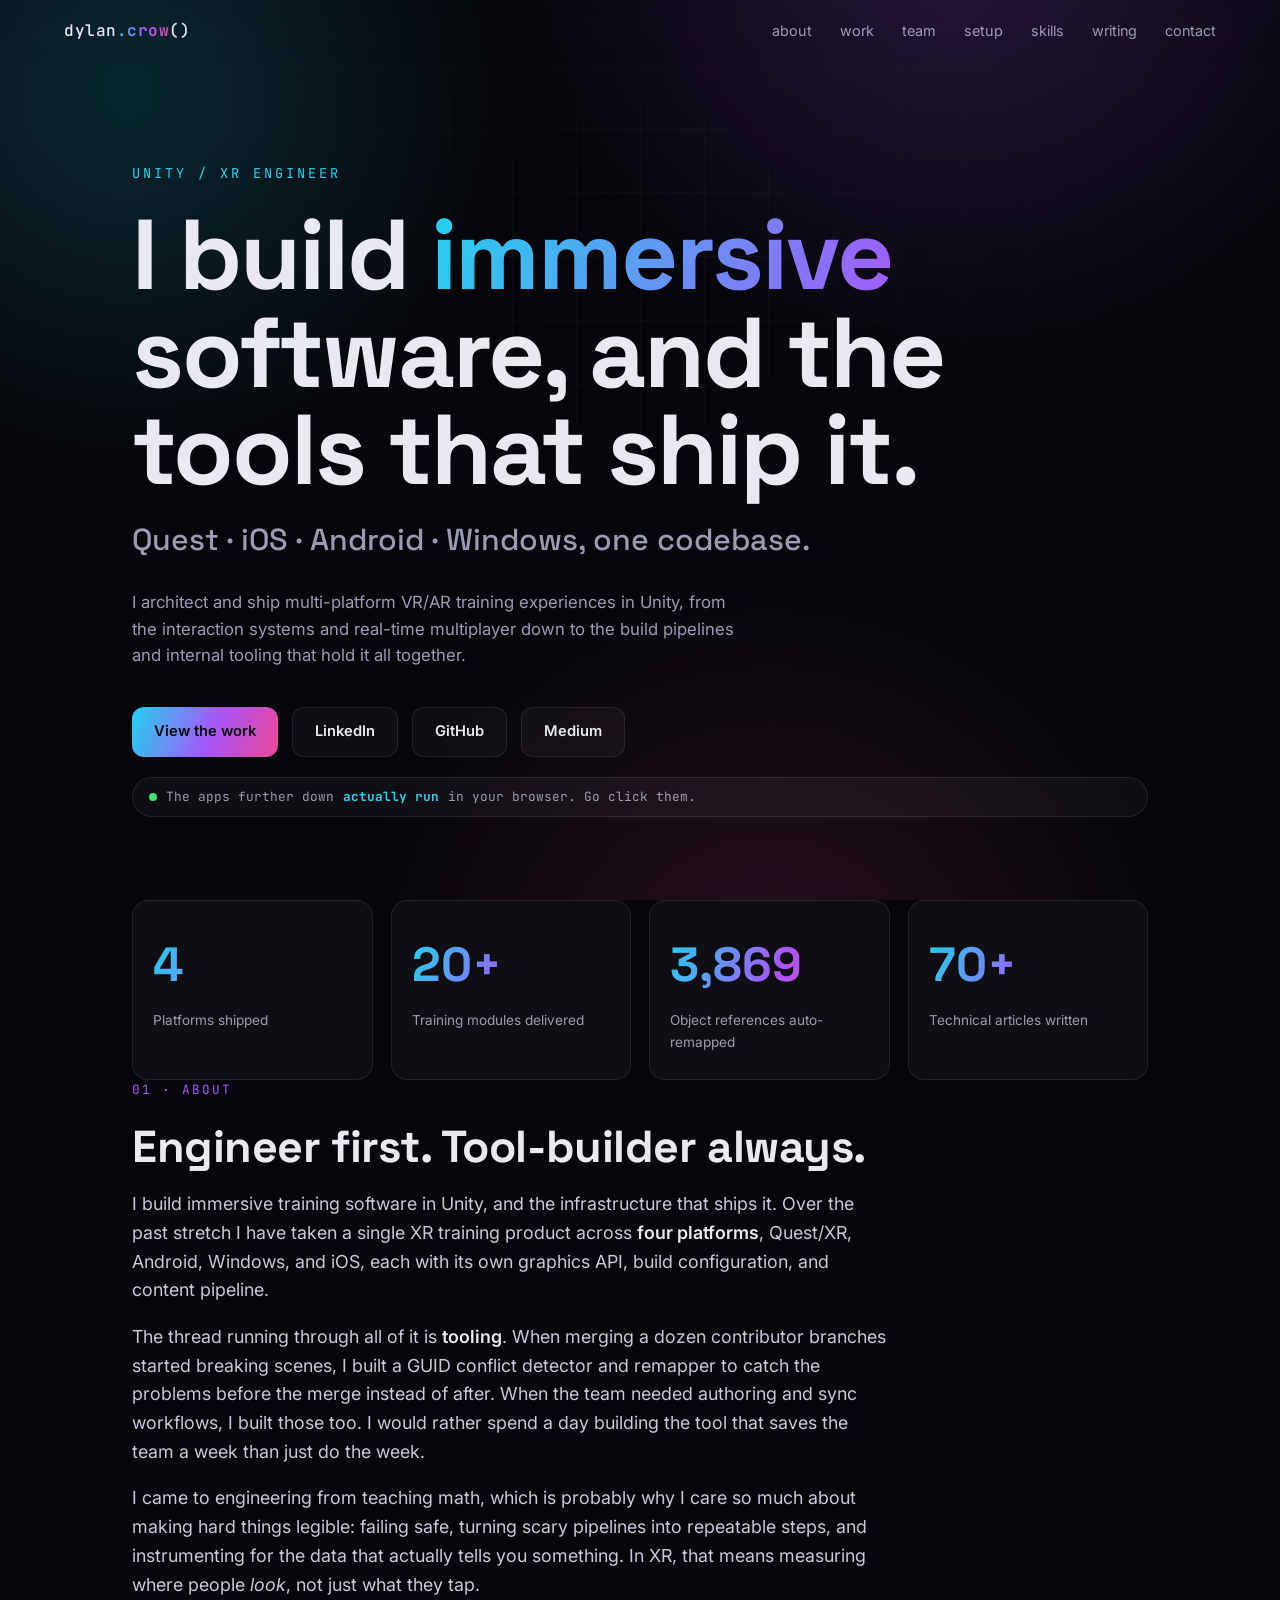
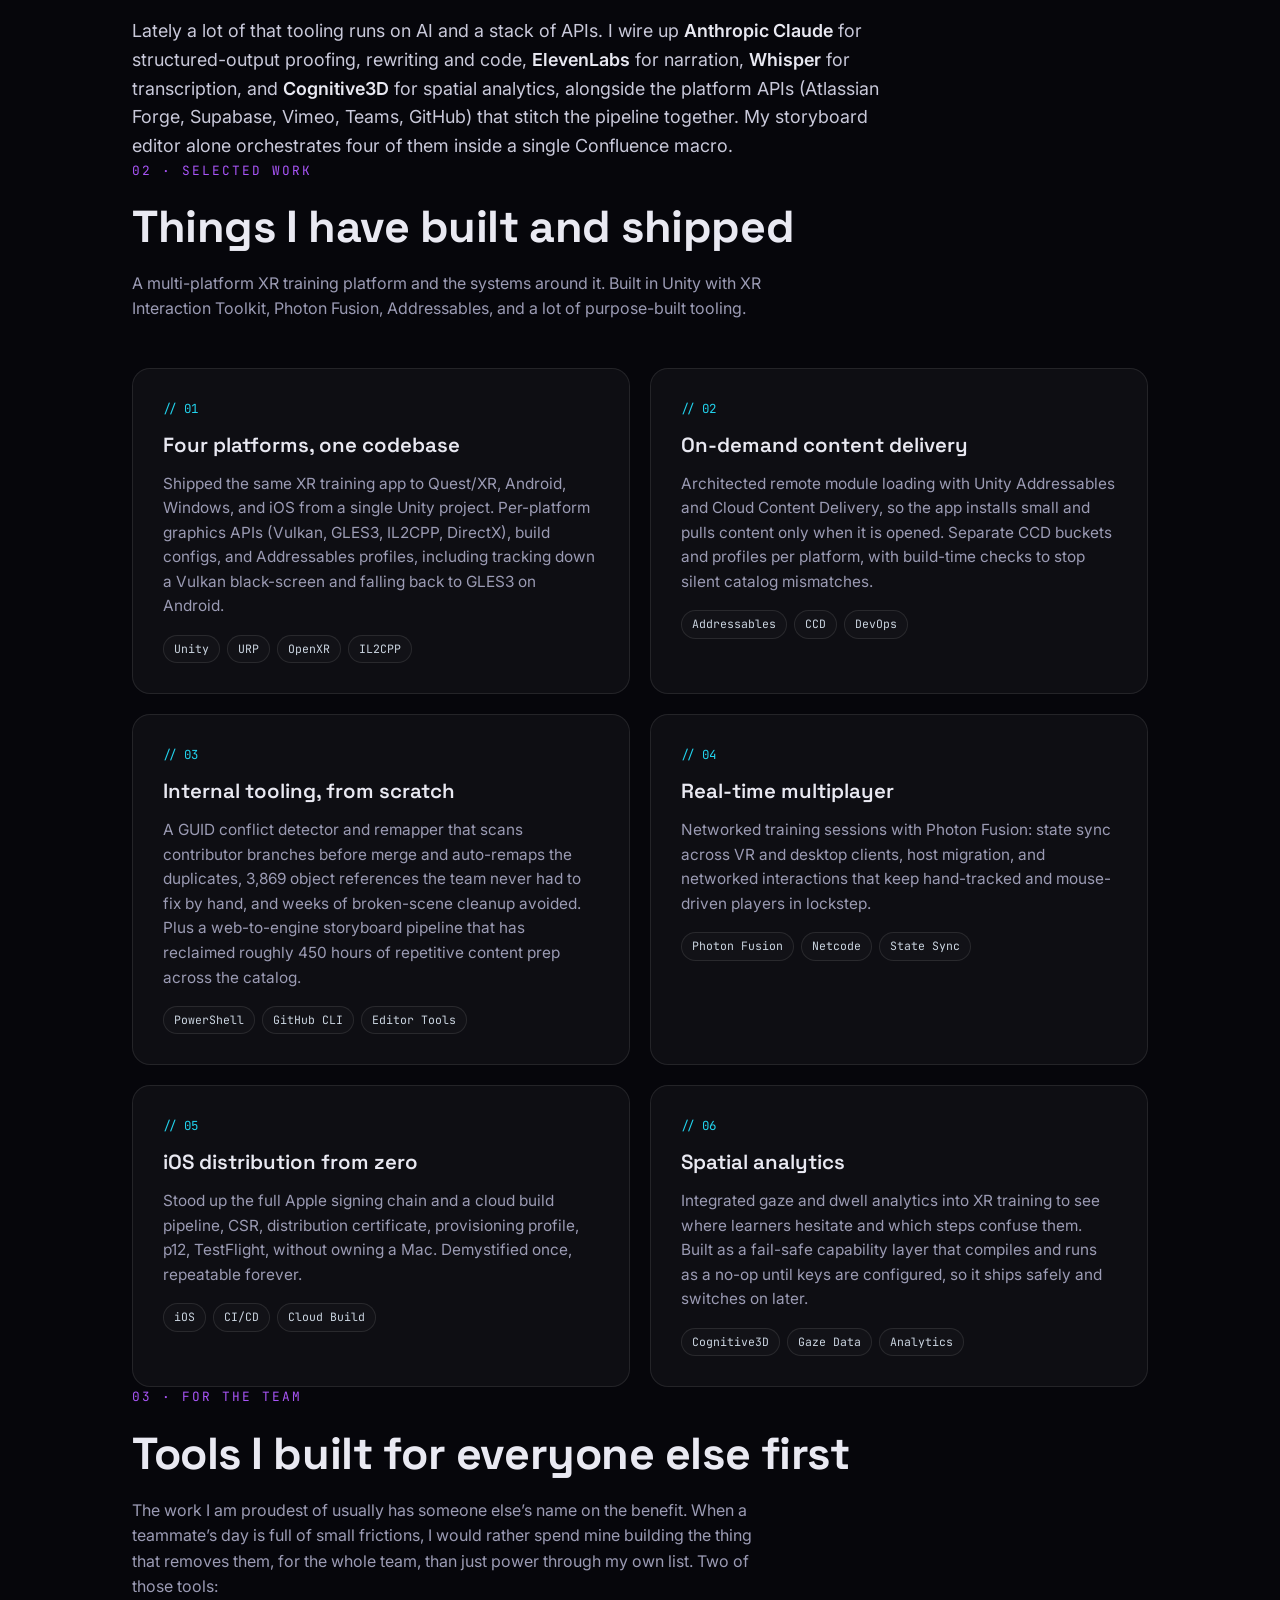
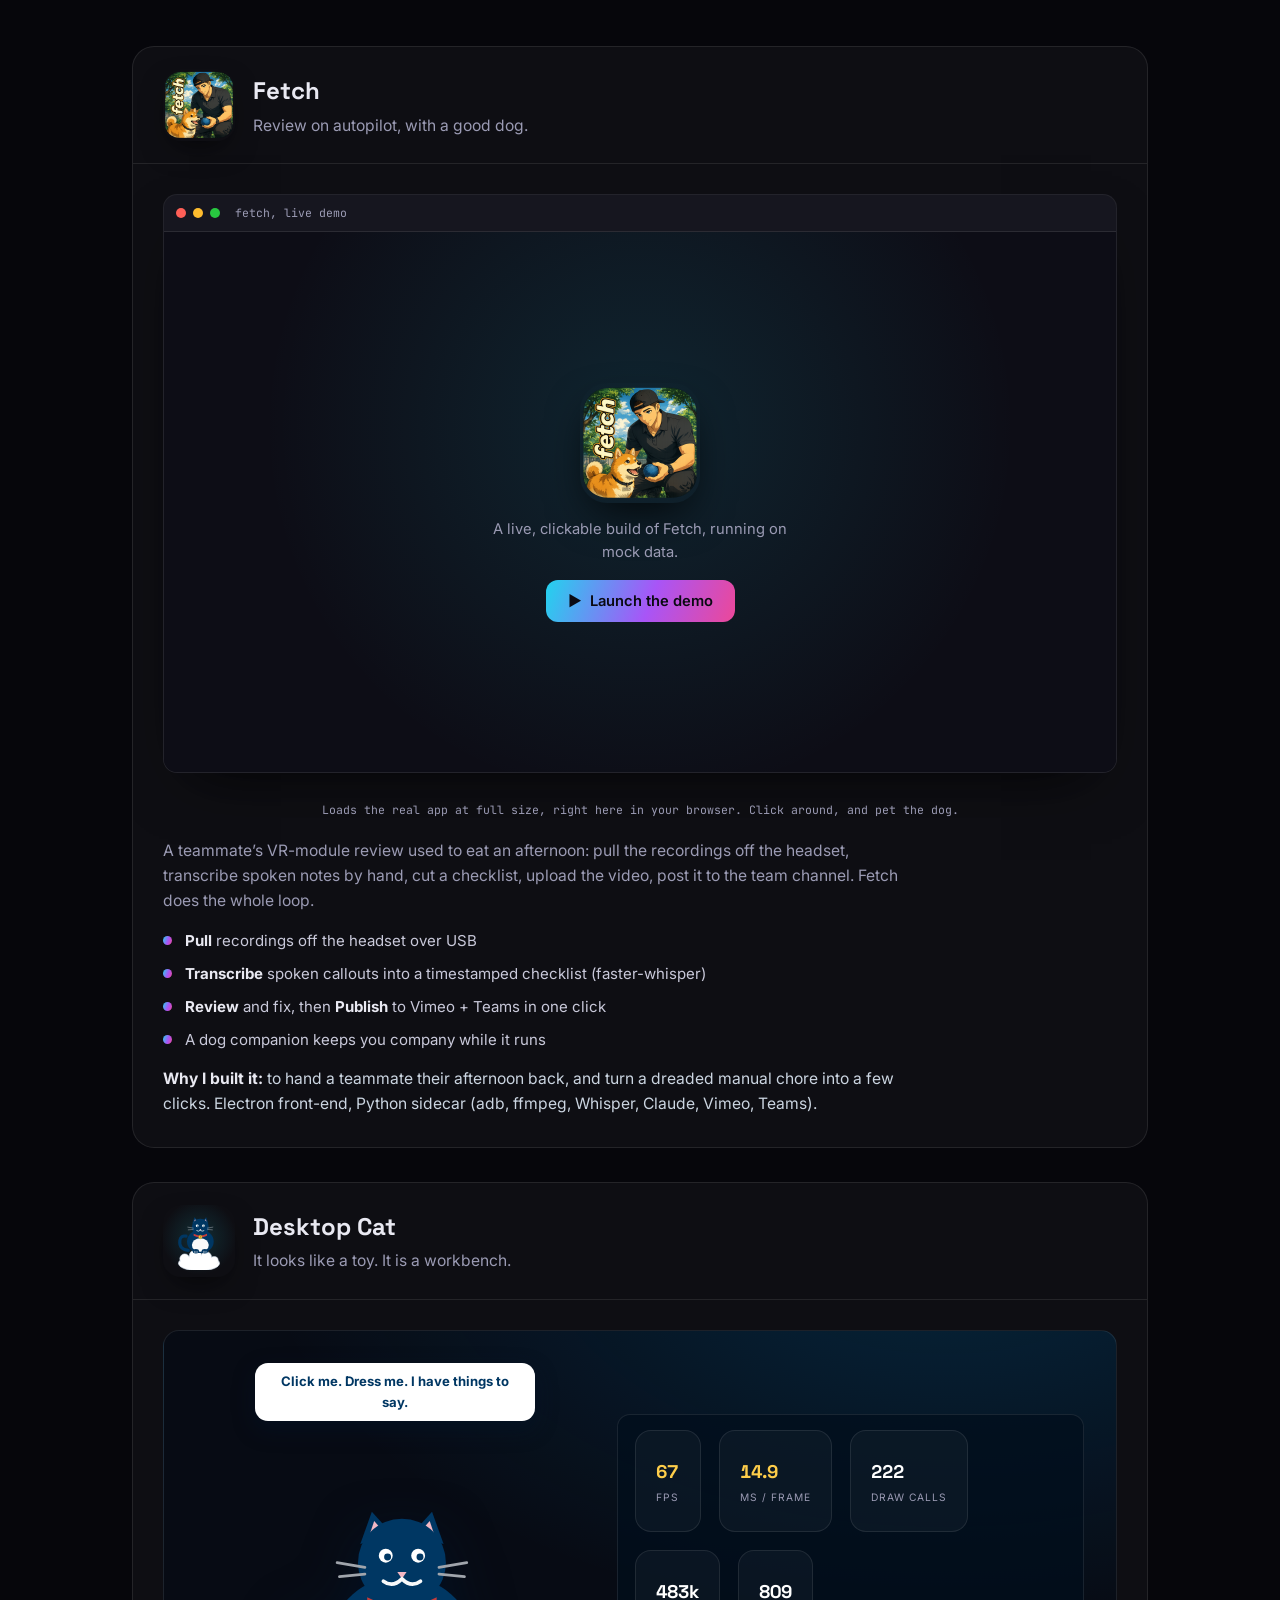
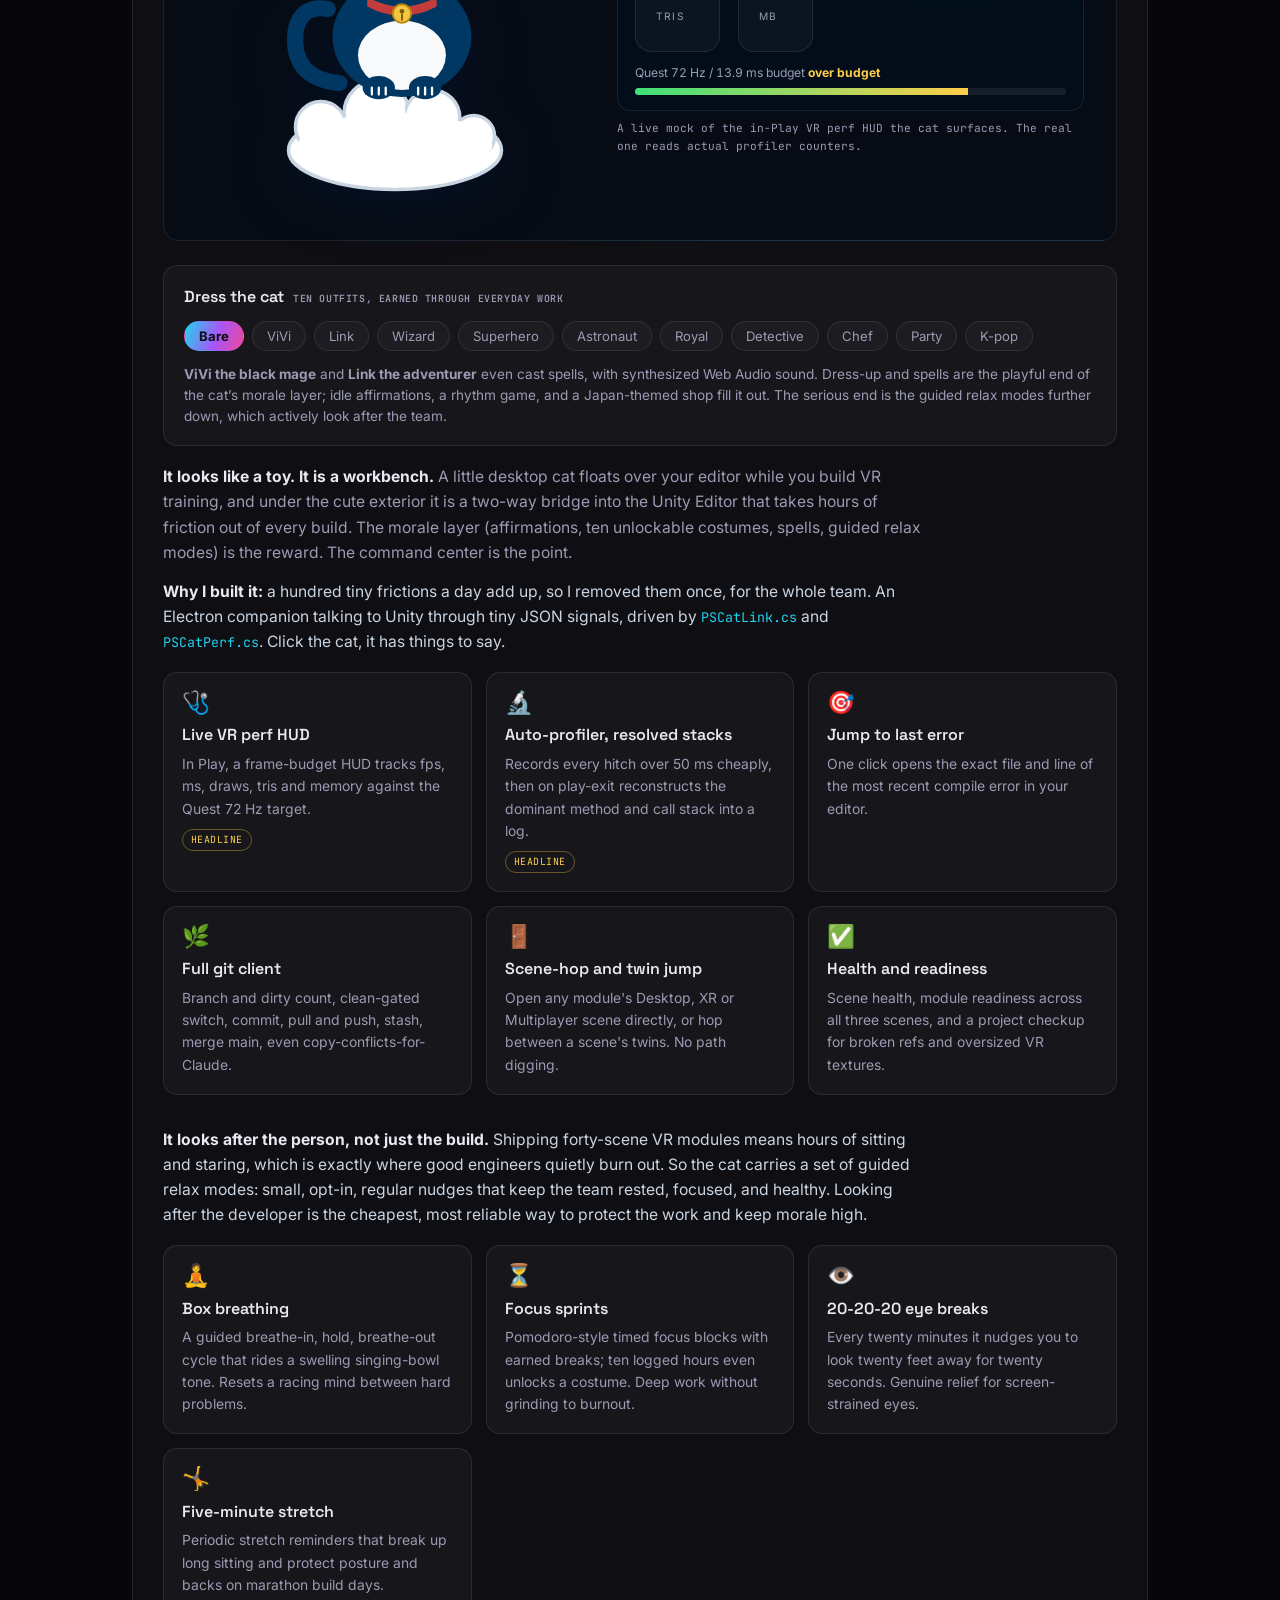
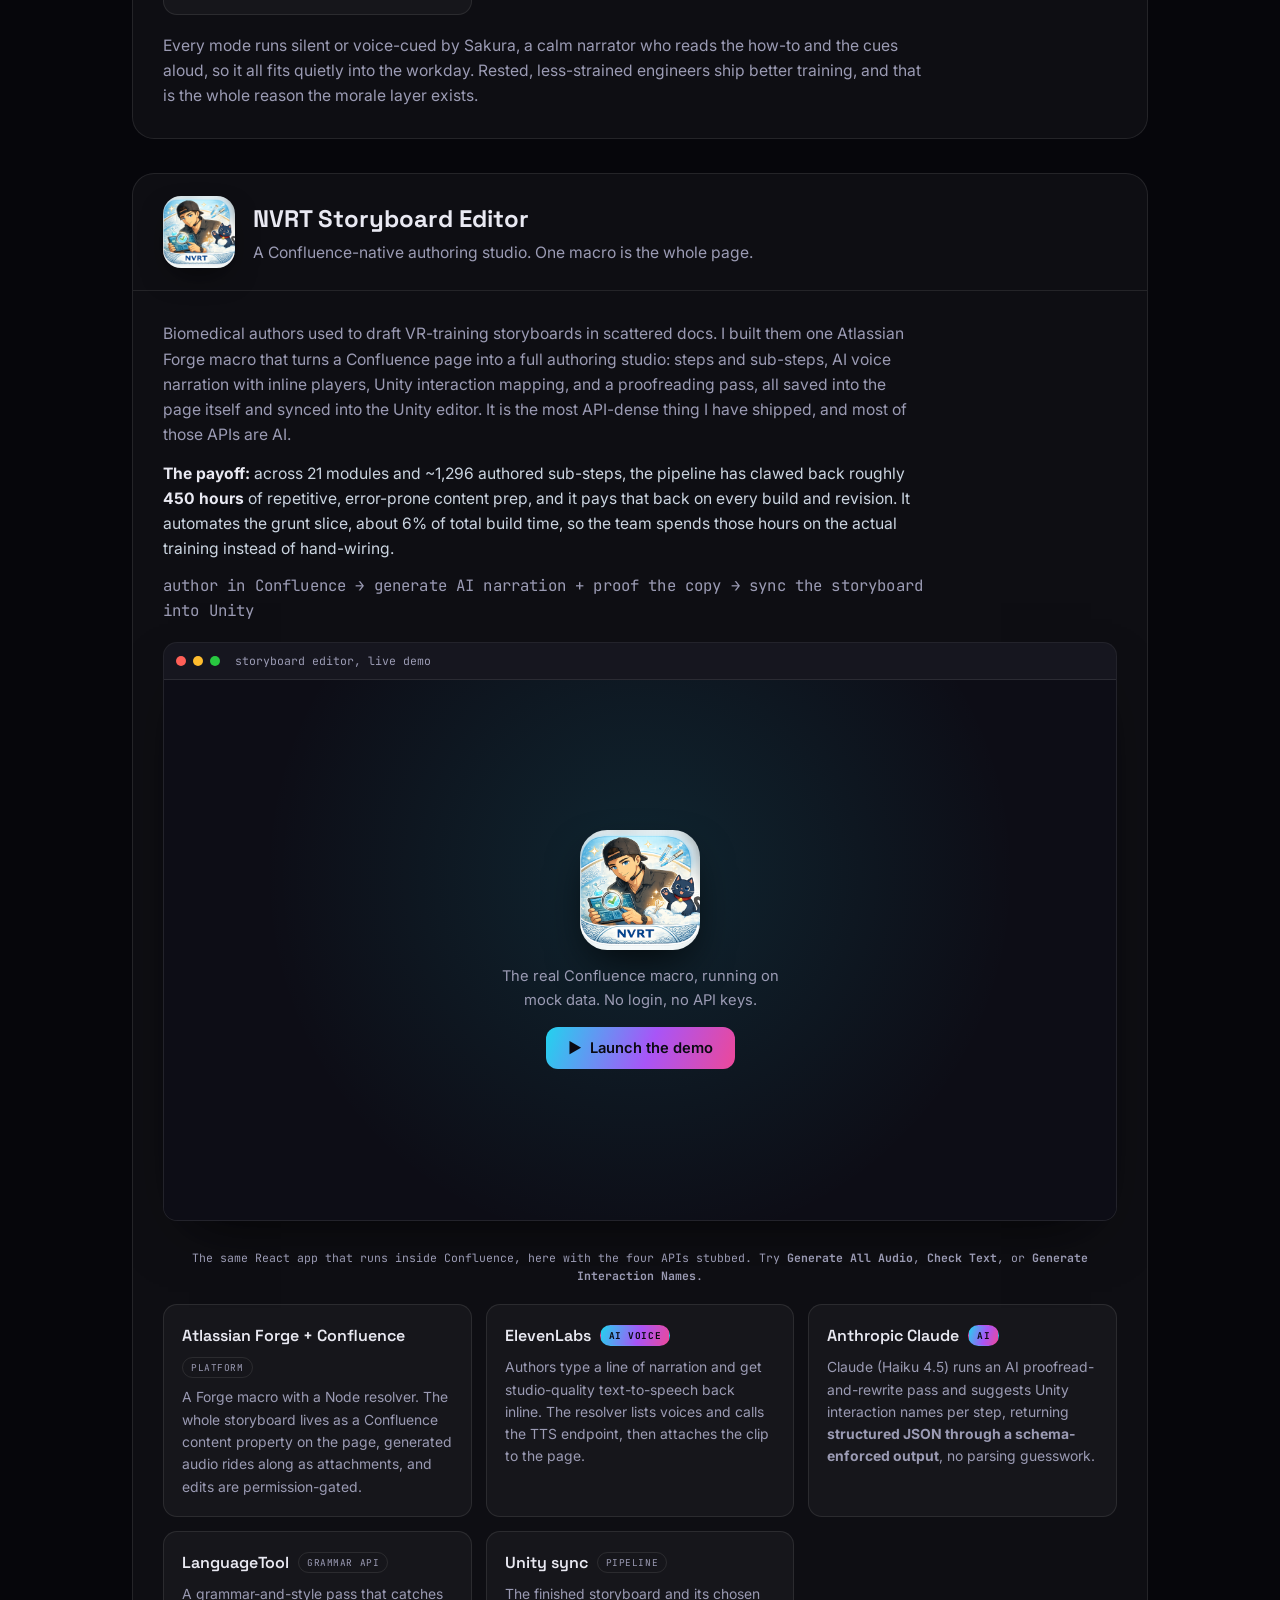
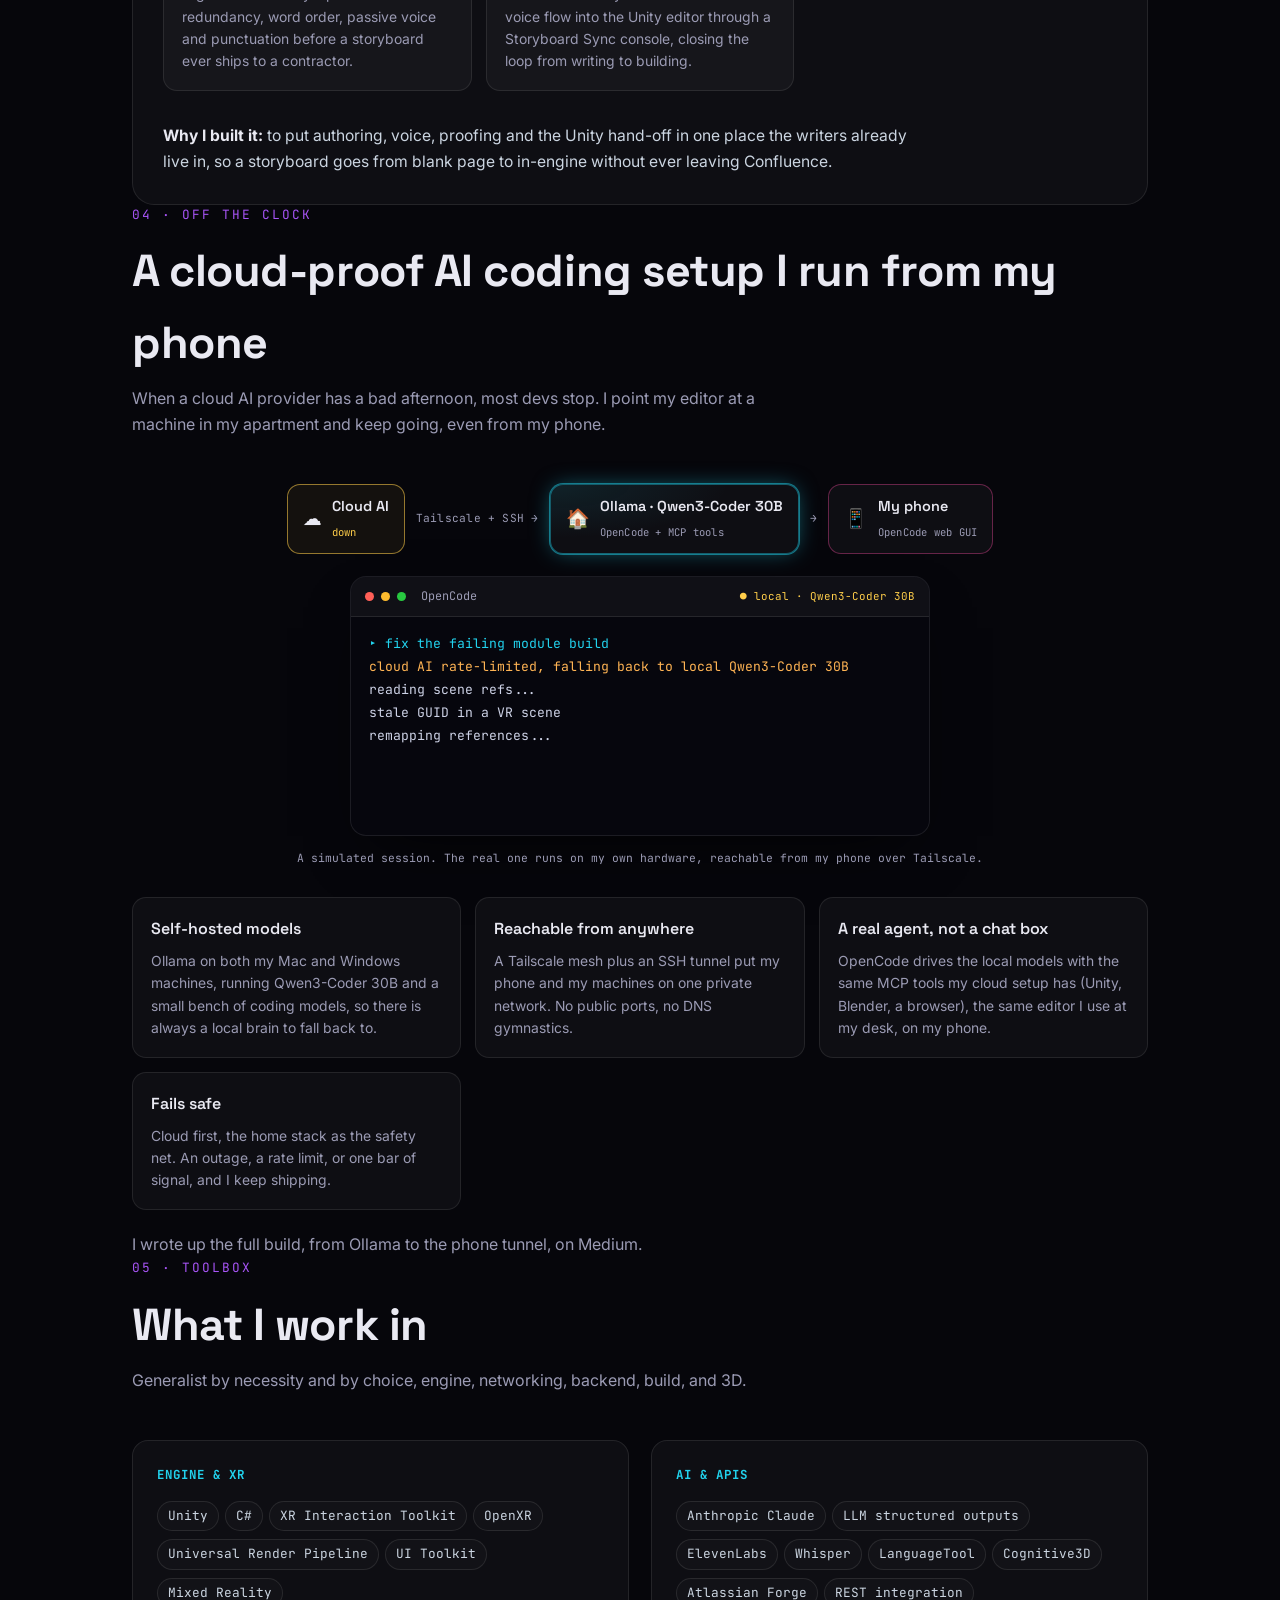
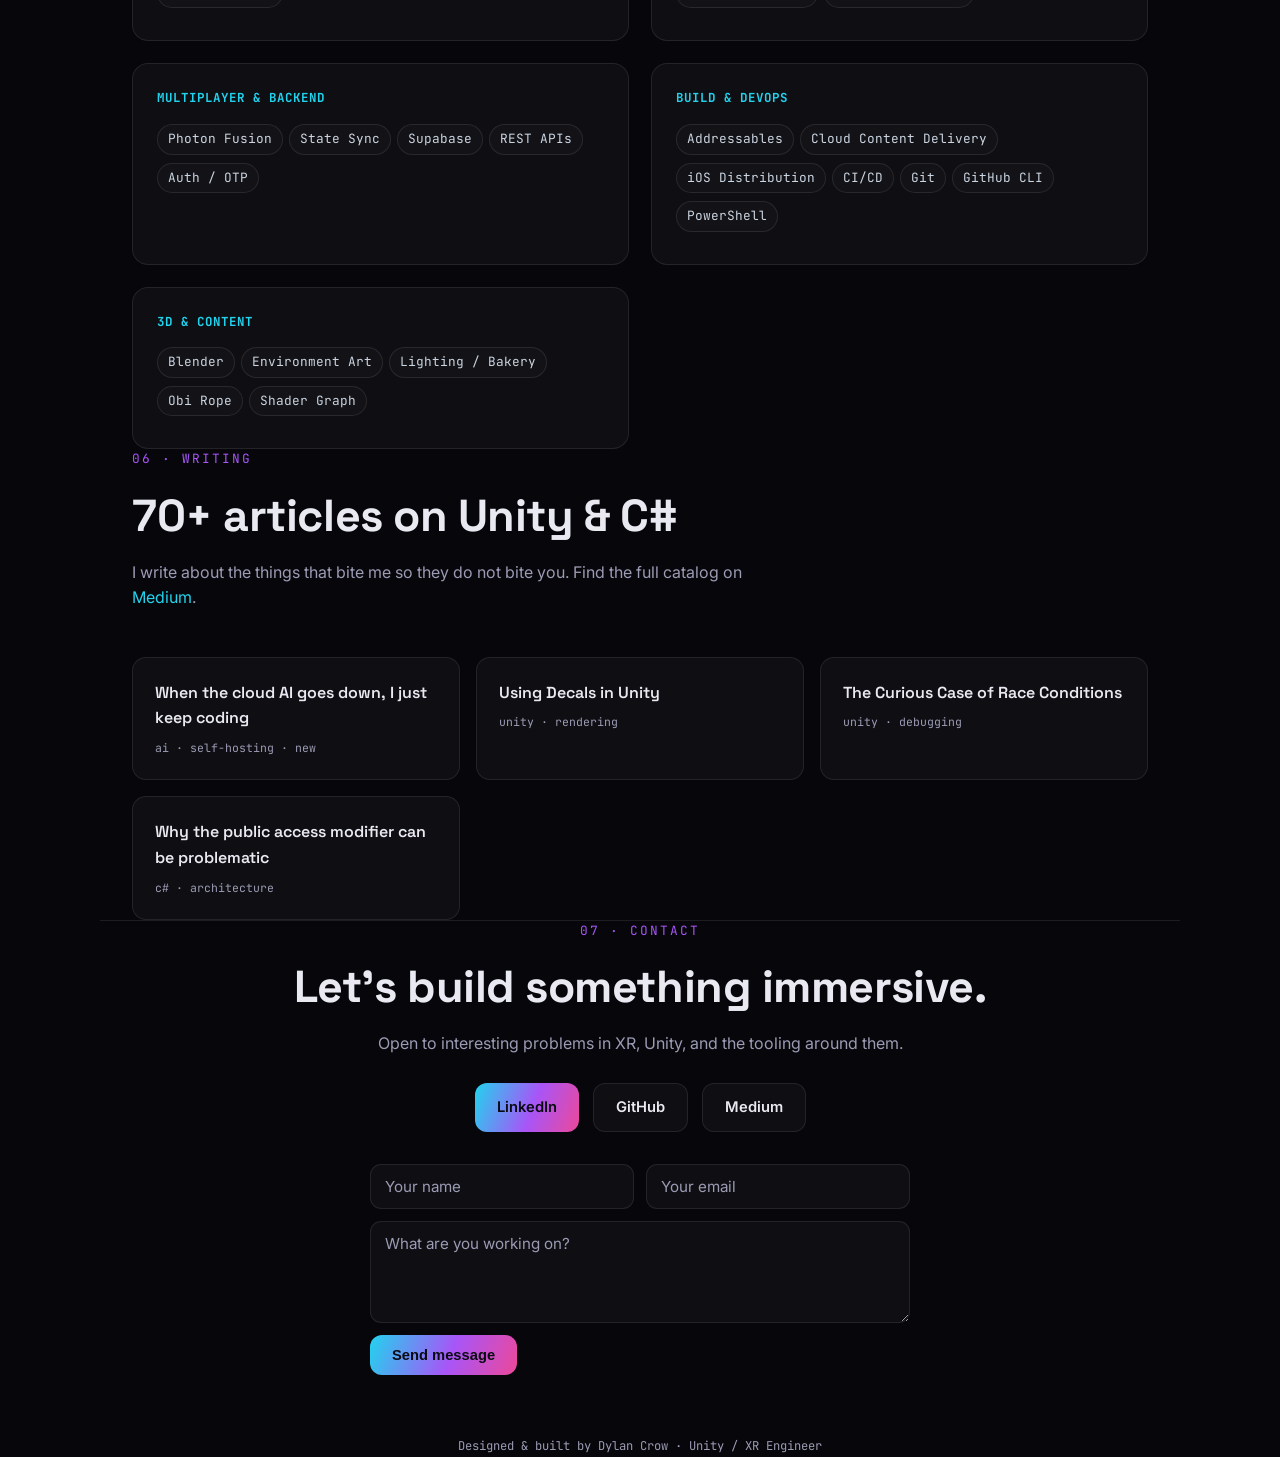
==== index.html @ 3bbc8b40 "Remove Japanese caption from cat cloud (portfolio + Forge demo) Co-Authored-By: Claude Opus 4.8 <nor" ====
<!DOCTYPE html>
<html lang="en">
<head>
<meta charset="UTF-8" />
<meta name="viewport" content="width=device-width, initial-scale=1.0" />
<title>Dylan Crow | Unity / XR Engineer</title>
<meta name="description" content="Dylan Crow | Unity / XR Engineer. Multi-platform immersive training software, real-time multiplayer, and the internal tooling that ships it." />
<meta property="og:title" content="Dylan Crow | Unity / XR Engineer" />
<meta property="og:description" content="Multi-platform immersive training software, real-time multiplayer, and the internal tooling that ships it." />
<meta property="og:type" content="website" />
<meta property="og:url" content="https://arkantose.github.io/" />
<meta property="og:image" content="https://arkantose.github.io/og.png" />
<meta property="og:image:width" content="1200" />
<meta property="og:image:height" content="630" />
<meta name="twitter:card" content="summary_large_image" />
<meta name="twitter:title" content="Dylan Crow | Unity / XR Engineer" />
<meta name="twitter:description" content="Multi-platform immersive software, and the tools that ship it." />
<meta name="twitter:image" content="https://arkantose.github.io/og.png" />
<link rel="preconnect" href="https://fonts.googleapis.com" />
<link rel="preconnect" href="https://fonts.gstatic.com" crossorigin />
<link href="https://fonts.googleapis.com/css2?family=Space+Grotesk:wght@400;500;600;700&family=Inter:wght@400;500;600&family=JetBrains+Mono:wght@400;500&display=swap" rel="stylesheet" />
<style>
  :root{
    --bg:#06060b; --bg2:#0b0b14; --panel:rgba(255,255,255,.035);
    --line:rgba(255,255,255,.09); --txt:#e9e9f2; --muted:#9b9bb4;
    --c1:#22d3ee; --c2:#a855f7; --c3:#ec4899;
    --grad:linear-gradient(110deg,var(--c1),var(--c2) 55%,var(--c3));
    --mono:'JetBrains Mono',ui-monospace,monospace;
  }
  *{box-sizing:border-box;margin:0;padding:0}
  html{scroll-behavior:smooth}
  body{background:var(--bg);color:var(--txt);font-family:'Inter',system-ui,sans-serif;line-height:1.6;overflow-x:hidden;-webkit-font-smoothing:antialiased}
  a{color:inherit;text-decoration:none}
  ::selection{background:var(--c2);color:#fff}

  /* animated backdrop */
  .bg-fx{position:fixed;inset:0;z-index:-2;background:
      radial-gradient(60vw 60vw at 75% -10%,rgba(168,85,247,.20),transparent 60%),
      radial-gradient(50vw 50vw at 10% 10%,rgba(34,211,238,.16),transparent 60%),
      radial-gradient(55vw 55vw at 60% 110%,rgba(236,72,153,.14),transparent 60%),
      var(--bg);}
  .grid-fx{position:fixed;inset:0;z-index:-1;opacity:.35;
      background-image:linear-gradient(var(--line) 1px,transparent 1px),linear-gradient(90deg,var(--line) 1px,transparent 1px);
      background-size:64px 64px;mask-image:radial-gradient(circle at 50% 30%,#000 0%,transparent 78%);}

  /* nav */
  nav{position:fixed;top:0;left:0;right:0;z-index:50;display:flex;justify-content:space-between;align-items:center;
      padding:18px clamp(20px,5vw,64px);backdrop-filter:blur(10px);border-bottom:1px solid transparent;transition:.3s}
  nav.scrolled{background:rgba(6,6,11,.7);border-color:var(--line)}
  .logo{font-family:var(--mono);font-weight:500;letter-spacing:.5px}
  .logo b{background:var(--grad);-webkit-background-clip:text;background-clip:text;color:transparent}
  .nav-links{display:flex;gap:28px;font-size:.9rem}
  .nav-links a{color:var(--muted);transition:.2s}
  .nav-links a:hover{color:var(--txt)}
  @media(max-width:680px){.nav-links{display:none}}

  .wrap{max-width:1080px;margin:0 auto;padding:0 clamp(20px,5vw,32px)}
  section{padding:clamp(70px,11vw,140px) 0}

  /* hero */
  .hero{min-height:100vh;display:flex;flex-direction:column;justify-content:center;padding-top:80px}
  .eyebrow{font-family:var(--mono);color:var(--c1);font-size:.85rem;letter-spacing:3px;text-transform:uppercase;margin-bottom:22px}
  h1{font-family:'Space Grotesk',sans-serif;font-weight:700;font-size:clamp(2.8rem,8.5vw,6.2rem);line-height:.98;letter-spacing:-.02em}
  h1 .g{background:var(--grad);-webkit-background-clip:text;background-clip:text;color:transparent;
      background-size:200% auto;animation:shine 6s linear infinite}
  @keyframes shine{to{background-position:200% center}}
  .role{font-family:'Space Grotesk',sans-serif;font-size:clamp(1.2rem,3vw,1.9rem);color:var(--muted);margin-top:18px;font-weight:500}
  .tag{max-width:620px;margin-top:24px;color:var(--muted);font-size:1.05rem}
  .cta{display:flex;flex-wrap:wrap;gap:14px;margin-top:38px}
  .btn{display:inline-flex;align-items:center;gap:9px;padding:12px 22px;border-radius:12px;font-weight:600;font-size:.92rem;
      border:1px solid var(--line);transition:.25s;background:var(--panel)}
  .btn:hover{transform:translateY(-2px);border-color:rgba(255,255,255,.25)}
  .btn.primary{background:var(--grad);border:none;color:#0a0a12}
  .btn.primary:hover{box-shadow:0 12px 40px -10px rgba(168,85,247,.7)}

  /* stats */
  .stats{display:grid;grid-template-columns:repeat(4,1fr);gap:18px}
  @media(max-width:760px){.stats{grid-template-columns:repeat(2,1fr)}}
  .stat{padding:26px 20px;border:1px solid var(--line);border-radius:16px;background:var(--panel)}
  .stat .n{font-family:'Space Grotesk',sans-serif;font-size:clamp(2rem,5vw,3rem);font-weight:700;
      background:var(--grad);-webkit-background-clip:text;background-clip:text;color:transparent}
  .stat .l{color:var(--muted);font-size:.85rem;margin-top:6px}

  /* headings */
  .kicker{font-family:var(--mono);color:var(--c2);font-size:.8rem;letter-spacing:2px;text-transform:uppercase}
  h2{font-family:'Space Grotesk',sans-serif;font-size:clamp(1.8rem,4.5vw,2.8rem);font-weight:700;margin:10px 0 8px;letter-spacing:-.01em}
  .lead{color:var(--muted);max-width:640px;margin-bottom:46px}

  /* about */
  .about p{color:#c9c9da;font-size:1.12rem;max-width:760px}
  .about p+p{margin-top:18px}
  .about strong{color:var(--txt);font-weight:600}

  /* work grid */
  .grid{display:grid;grid-template-columns:repeat(2,1fr);gap:20px}
  @media(max-width:760px){.grid{grid-template-columns:1fr}}
  .card{position:relative;padding:30px;border:1px solid var(--line);border-radius:18px;background:var(--panel);overflow:hidden;transition:.3s}
  .card::before{content:"";position:absolute;inset:0;border-radius:18px;padding:1px;background:var(--grad);
      -webkit-mask:linear-gradient(#000 0 0) content-box,linear-gradient(#000 0 0);-webkit-mask-composite:xor;mask-composite:exclude;opacity:0;transition:.3s}
  .card:hover{transform:translateY(-4px)}
  .card:hover::before{opacity:1}
  .card .num{font-family:var(--mono);font-size:.78rem;color:var(--c1)}
  .card h3{font-family:'Space Grotesk',sans-serif;font-size:1.28rem;margin:10px 0 10px;font-weight:600}
  .card p{color:var(--muted);font-size:.96rem}
  .card .stack{display:flex;flex-wrap:wrap;gap:7px;margin-top:16px}
  .chip{font-family:var(--mono);font-size:.72rem;color:#cbd5e1;padding:4px 10px;border:1px solid var(--line);border-radius:999px;background:rgba(255,255,255,.02)}

  /* skills */
  .skillcols{display:grid;grid-template-columns:repeat(2,1fr);gap:22px}
  @media(max-width:760px){.skillcols{grid-template-columns:1fr}}
  .skillcat{border:1px solid var(--line);border-radius:16px;padding:24px;background:var(--panel)}
  .skillcat h4{font-family:var(--mono);font-size:.78rem;letter-spacing:1px;text-transform:uppercase;color:var(--c1);margin-bottom:16px}
  .skillcat .chip{font-size:.8rem;margin:0 6px 8px 0;display:inline-block}

  /* writing */
  .write-grid{display:grid;grid-template-columns:repeat(3,1fr);gap:16px;margin-top:30px}
  @media(max-width:760px){.write-grid{grid-template-columns:1fr}}
  .art{padding:22px;border:1px solid var(--line);border-radius:14px;background:var(--panel);transition:.25s}
  .art:hover{transform:translateY(-3px);border-color:rgba(255,255,255,.22)}
  .art .t{font-family:'Space Grotesk',sans-serif;font-weight:600;font-size:1rem}
  .art .m{font-family:var(--mono);font-size:.72rem;color:var(--muted);margin-top:8px}

  /* showcase */
  .showcase{margin-top:34px;border:1px solid var(--line);border-radius:22px;background:var(--panel);overflow:hidden}
  .show-head{display:flex;align-items:center;gap:18px;padding:22px clamp(20px,4vw,30px);border-bottom:1px solid var(--line)}
  .app-icon{width:72px;height:72px;border-radius:18px;object-fit:cover;box-shadow:0 12px 30px -10px rgba(0,0,0,.7);flex:none}
  .app-icon.cat-ic{object-fit:contain;background:radial-gradient(circle at 50% 45%,rgba(34,211,238,.16),transparent 70%)}
  .show-head h3{font-family:'Space Grotesk',sans-serif;font-size:1.5rem;font-weight:700}
  .show-tag{color:var(--muted);font-size:.98rem;margin-top:2px}
  .show-body{display:grid;grid-template-columns:1.12fr .88fr;gap:clamp(20px,3vw,32px);padding:clamp(20px,4vw,30px)}
  @media(max-width:820px){.show-body{grid-template-columns:1fr}}
  .show-copy p{color:var(--muted);font-size:.97rem}
  .show-copy .why{margin-top:16px;color:#cbd5e1}
  .feats{list-style:none;margin:16px 0 0;display:flex;flex-direction:column;gap:9px}
  .feats li{position:relative;padding-left:22px;color:#c9c9da;font-size:.94rem}
  .feats li::before{content:"";position:absolute;left:0;top:7px;width:9px;height:9px;border-radius:50%;background:var(--grad)}
  .feats b{color:var(--txt)}
  .frame{border:1px solid var(--line);border-radius:14px;overflow:hidden;background:#0d0d16;box-shadow:0 24px 60px -26px rgba(0,0,0,.85)}
  .frame-bar{display:flex;align-items:center;gap:7px;padding:9px 12px;background:rgba(255,255,255,.04);border-bottom:1px solid var(--line)}
  .frame-bar span{width:10px;height:10px;border-radius:50%;background:#3a3a4a}
  .frame-bar span:nth-child(1){background:#ff5f57}.frame-bar span:nth-child(2){background:#febc2e}.frame-bar span:nth-child(3){background:#28c840}
  .frame-url{margin-left:8px;font-family:var(--mono);font-size:.72rem;color:var(--muted)}
  .frame iframe{display:block;width:100%;height:620px;border:0;background:#fff}
  .frame-poster{display:flex;flex-direction:column;align-items:center;justify-content:center;gap:15px;height:540px;text-align:center;padding:24px;background:radial-gradient(circle at 50% 36%,rgba(34,211,238,.12),transparent 64%),#0d0d16}
  .frame-poster img{width:120px;height:120px;border-radius:27px;box-shadow:0 18px 44px -12px rgba(0,0,0,.85)}
  .poster-ic{width:104px!important;height:104px!important;border-radius:24px;box-shadow:0 18px 44px -12px rgba(0,0,0,.85)}
  .poster-txt{color:var(--muted);font-size:.92rem;max-width:300px}
  .launch-btn{cursor:pointer;font-family:inherit}
  .frame-cap{margin-top:10px;font-family:var(--mono);font-size:.72rem;color:var(--muted);text-align:center}
  /* stacked showcase */
  .show-stack{display:flex;flex-direction:column;gap:18px;padding:clamp(20px,4vw,30px)}
  .show-copy-full{max-width:760px}
  .show-copy-full p{color:var(--muted);font-size:.98rem}
  .show-copy-full .why{margin-top:14px;color:#cbd5e1}
  .show-copy-full code{font-family:var(--mono);font-size:.85em;color:var(--c1)}
  .show-copy-full b,.show-copy-full strong{color:var(--txt)}
  /* cat command center */
  .cat-hero{display:grid;grid-template-columns:.92fr 1.08fr;gap:24px;align-items:center;border:1px solid var(--line);border-radius:16px;background:radial-gradient(120% 130% at 82% -20%,rgba(0,156,244,.18),transparent 60%),#070b14;padding:clamp(20px,3.5vw,32px)}
  @media(max-width:760px){.cat-hero{grid-template-columns:1fr}}
  .catstageL{text-align:center}
  .navycat{width:min(220px,72%);height:auto;display:block;margin:0 auto;filter:drop-shadow(0 16px 24px rgba(0,20,45,.55));animation:bob 4.4s ease-in-out infinite;cursor:pointer}
  /* desktop cat: the real cat + its 10 costumes (ported from the docs) */
  #catHeroSlot{overflow:visible}
  #catHeroSlot .cat-svg{width:min(250px,84%);height:auto;display:block;margin:0 auto;overflow:visible;filter:drop-shadow(0 16px 24px rgba(0,20,45,.55));animation:bob 4.4s ease-in-out infinite;cursor:pointer}
  #catHeroSlot .cat-eyes{transform-box:fill-box;transform-origin:center;animation:blink 5.2s infinite}
  @keyframes blink{0%,90%,100%{transform:scaleY(1)}93%{transform:scaleY(.12)}96%{transform:scaleY(1)}}
  #catHeroSlot .costume,#catHeroSlot .cat-goggles,#catHeroSlot .cat-sleep,#catHeroSlot .cat-zzz,#catHeroSlot .cat-hat,#catHeroSlot .cat-cap,#catHeroSlot .cat-headset{display:none}
  #catHeroSlot .cat-svg[data-cos="wizard"] .costume-wizard,
  #catHeroSlot .cat-svg[data-cos="superhero"] .costume-superhero,
  #catHeroSlot .cat-svg[data-cos="chef"] .costume-chef,
  #catHeroSlot .cat-svg[data-cos="astronaut"] .costume-astronaut,
  #catHeroSlot .cat-svg[data-cos="party"] .costume-party,
  #catHeroSlot .cat-svg[data-cos="detective"] .costume-detective,
  #catHeroSlot .cat-svg[data-cos="royal"] .costume-royal,
  #catHeroSlot .cat-svg[data-cos="link"] .costume-link,
  #catHeroSlot .cat-svg[data-cos="vivi"] .costume-vivi,
  #catHeroSlot .cat-svg[data-cos="kpop"] .costume-kpop{display:block}
  #catHeroSlot .cat-svg[data-cos="kpop"] .cat-headset{display:block}
  /* per-outfit idle movement, each costume moves differently while worn */
  #catHeroSlot{position:relative}
  @keyframes catfloat{0%,100%{transform:translate(0,0)}25%{transform:translate(4px,-7px)}50%{transform:translate(0,-12px)}75%{transform:translate(-4px,-7px)}}
  @keyframes catparty{0%,100%{transform:translateY(0)}50%{transform:translateY(-16px)}}
  @keyframes catsway{0%,100%{transform:translateX(-6px) rotate(-5deg)}50%{transform:translateX(6px) rotate(5deg)}}
  @keyframes catthink{0%,100%{transform:rotate(-3deg)}25%{transform:rotate(2deg) translateY(-1px)}50%{transform:rotate(3deg)}75%{transform:rotate(-2deg) translateY(-1px)}}
  @keyframes cathero{0%,100%{transform:translateY(0) rotate(0)}30%{transform:translateY(-13px) rotate(-4deg)}60%{transform:translateY(-6px) rotate(4deg)}}
  @keyframes catwork{0%,100%{transform:translateY(0)}50%{transform:translateY(-5px)}}
  @keyframes catreact{0%{transform:translateY(0) scale(1)}30%{transform:translateY(-15px) scale(1.06)}60%{transform:translateY(-4px) scale(.99)}100%{transform:translateY(0) scale(1)}}
  #catHeroSlot .cat-svg[data-cos="party"]{animation:catparty 1.1s ease-in-out infinite}
  #catHeroSlot .cat-svg[data-cos="kpop"]{animation:catsway .9s ease-in-out infinite}
  #catHeroSlot .cat-svg[data-cos="superhero"]{animation:cathero 2.6s ease-in-out infinite}
  #catHeroSlot .cat-svg[data-cos="link"]{animation:cathero 2.9s ease-in-out infinite}
  #catHeroSlot .cat-svg[data-cos="wizard"]{animation:catfloat 4.6s ease-in-out infinite}
  #catHeroSlot .cat-svg[data-cos="astronaut"]{animation:catfloat 5.4s ease-in-out infinite}
  #catHeroSlot .cat-svg[data-cos="vivi"]{animation:catfloat 4s ease-in-out infinite}
  #catHeroSlot .cat-svg[data-cos="royal"]{animation:catsway 3.4s ease-in-out infinite}
  #catHeroSlot .cat-svg[data-cos="detective"]{animation:catthink 3.2s ease-in-out infinite}
  #catHeroSlot .cat-svg[data-cos="chef"]{animation:catwork 1.4s ease-in-out infinite}
  #catHeroSlot .cat-svg.react{animation:catreact .6s ease-out!important}
  /* fx layer over the cat */
  #catFx{position:absolute;inset:-8% -4%;pointer-events:none;z-index:14;overflow:visible}
  #catFx .spark{position:absolute;top:30%;font-size:15px;animation:sparkfx 1.2s ease-out forwards}
  @keyframes sparkfx{0%{opacity:0;transform:translateY(6px) scale(.6)}20%{opacity:1}100%{opacity:0;transform:translateY(-42px) scale(1.1) rotate(25deg)}}
  #catFx .petal{position:absolute;top:-6%;width:9px;height:9px;border-radius:50% 0 50% 0;animation:petalfall 1.7s ease-in forwards}
  @keyframes petalfall{0%{opacity:0;transform:translateY(0) rotate(0)}12%{opacity:1}100%{opacity:0;transform:translateY(290px) rotate(380deg)}}
  #catFx .flash{position:absolute;inset:-40%;background:radial-gradient(circle,rgba(190,230,255,.9),transparent 60%);opacity:0;border-radius:50%}
  #catFx .fireball{position:absolute;width:30px;height:30px;border-radius:50%;background:radial-gradient(circle at 35% 35%,#fff6c2,#ff9a2e 45%,#ff3b1d 80%);box-shadow:0 0 26px 8px rgba(255,120,30,.7)}
  #catFx .frost{position:absolute;width:13px;height:13px;border-radius:50%;background:radial-gradient(circle,#eaffff,#7fd4ff 70%);box-shadow:0 0 14px 4px rgba(127,212,255,.8)}
  #catFx .bolt{position:absolute;top:0;width:3px;height:100%;background:linear-gradient(#eaf6ff,#37b6ff);box-shadow:0 0 14px 3px rgba(120,200,255,.9);opacity:0}
  #catFx .sparkle{position:absolute;width:7px;height:7px;background:radial-gradient(circle,#fff,#ffe9a0 60%,transparent);border-radius:50%}
  #catFx .arc{position:absolute;width:64%;height:64%;left:18%;top:12%;border-radius:50%;border:3px solid transparent;border-top-color:#cdd6e0;border-right-color:#9fb0c2;opacity:0}
  /* ice spell: flash + frost ring + radial shards + flung chunks */
  #catFx .ice-flash{position:absolute;width:42px;height:42px;border-radius:50%;transform:translate(-50%,-50%);background:radial-gradient(circle,#fff,#bfefff 55%,transparent 72%);box-shadow:0 0 34px 13px rgba(160,235,255,.75);animation:iceFlash .55s ease-out forwards}
  @keyframes iceFlash{0%{opacity:.98;transform:translate(-50%,-50%) scale(.3)}100%{opacity:0;transform:translate(-50%,-50%) scale(2.5)}}
  #catFx .ice-ring{position:absolute;border:4px solid rgba(160,235,255,.85);border-radius:50%;transform:translate(-50%,-50%);box-shadow:0 0 16px 4px rgba(140,225,255,.6),inset 0 0 12px rgba(160,235,255,.5);animation:iceRing .6s ease-out forwards}
  @keyframes iceRing{0%{opacity:.9;width:12px;height:12px;border-width:5px}100%{opacity:0;width:170px;height:170px;border-width:1px}}
  #catFx .ice-shard{position:absolute;width:5px;height:0;transform-origin:50% 0;border-radius:2px 2px 0 0;background:linear-gradient(#f2fdff,#7fd4ff);box-shadow:0 0 8px 2px rgba(140,225,255,.7);animation:iceShard .6s cubic-bezier(.2,.7,.3,1) forwards}
  @keyframes iceShard{0%{height:0;opacity:0}35%{opacity:1}70%{height:var(--len,40px);opacity:1}100%{height:var(--len,40px);opacity:0}}
  #catFx .ice-chunk{position:absolute;width:11px;height:11px;transform:translate(-50%,-50%);background:linear-gradient(135deg,#f2fdff,#7fd4ff);box-shadow:0 0 7px 1px rgba(140,225,255,.7);clip-path:polygon(50% 0,100% 38%,82% 100%,18% 100%,0 38%);animation:iceChunk .72s cubic-bezier(.2,.6,.3,1) forwards}
  @keyframes iceChunk{0%{opacity:1;transform:translate(-50%,-50%) rotate(0)}100%{opacity:0;transform:translate(calc(-50% + var(--dx)),calc(-50% + var(--dy))) rotate(var(--r,220deg)) scale(.4)}}
  /* Link's floating companion sword (idle bob + swing) */
  #catHeroSlot .link-sword{position:absolute;left:72%;top:14%;width:34px;height:74px;pointer-events:none;z-index:13;transform-origin:50% 78%;animation:swordBob 2.6s ease-in-out infinite}
  #catHeroSlot .link-sword svg{width:100%;height:100%;display:block;filter:drop-shadow(0 4px 6px rgba(0,20,45,.4))}
  @keyframes swordBob{0%,100%{transform:translateY(0) rotate(6deg)}50%{transform:translateY(-7px) rotate(-2deg)}}
  #catHeroSlot .link-sword.swing{animation:swordSwing .5s cubic-bezier(.4,.05,.3,1)}
  @keyframes swordSwing{0%{transform:translateY(0) rotate(-58deg)}35%{transform:translateY(-10px) rotate(54deg)}60%{transform:translateY(-2px) rotate(40deg)}100%{transform:translateY(0) rotate(6deg)}}
  /* Link's Spin Attack: the sword orbits the cat while it winds up and spins, behind a slash ring */
  #catHeroSlot .whirl-rig{position:absolute;left:50%;top:38%;width:0;height:0;pointer-events:none;z-index:16;animation:whirlSpin .85s cubic-bezier(.32,.04,.36,1) forwards}
  @keyframes whirlSpin{0%{transform:translate(-50%,-50%) rotate(-40deg)}100%{transform:translate(-50%,-50%) rotate(680deg)}}
  #catHeroSlot .whirl-sword{position:absolute;left:-13px;top:-62px;width:26px;height:56px;filter:drop-shadow(0 0 5px rgba(150,225,255,.8))}
  #catHeroSlot .whirl-sword svg{width:100%;height:100%;display:block}
  #catHeroSlot .whirl-ring{position:absolute;left:50%;top:38%;width:14px;height:14px;border-radius:50%;transform:translate(-50%,-50%);pointer-events:none;z-index:13;background:conic-gradient(from -40deg,rgba(180,238,255,0),rgba(190,240,255,.6) 70%,rgba(255,255,255,.85) 96%,rgba(180,238,255,0));animation:whirlRing .85s ease-out forwards}
  @keyframes whirlRing{0%{opacity:0;width:16px;height:16px}22%{opacity:.95}100%{opacity:0;width:168px;height:168px}}
  #catHeroSlot .cat-svg.herospin{animation:heroSpin .85s ease!important}
  @keyframes heroSpin{0%,100%{transform:translateY(0) scale(1) rotate(0)}18%{transform:translateY(4px) scale(.95)}52%{transform:translateY(-5px) scale(1.04) rotate(9deg)}80%{transform:translateY(0) rotate(-5deg)}}
  /* K-Pop idol: concert stage (swaying spotlights + twirling glow sticks) + dance moves */
  #catHeroSlot #kstage{position:absolute;left:-12%;right:-12%;top:-22%;bottom:0;pointer-events:none;opacity:0;transition:opacity .4s;z-index:11;overflow:visible}
  #catHeroSlot #kstage.show{opacity:1}
  #catHeroSlot .kspot{position:absolute;top:-12%;width:62%;height:150%;transform-origin:top center;mix-blend-mode:screen}
  #catHeroSlot .kspot.l{left:-8%;background:radial-gradient(ellipse at top,rgba(255,90,180,.34),transparent 62%);animation:kspotL 1.7s ease-in-out infinite}
  #catHeroSlot .kspot.r{right:-8%;background:radial-gradient(ellipse at top,rgba(90,180,255,.34),transparent 62%);animation:kspotR 1.7s ease-in-out infinite}
  @keyframes kspotL{0%,100%{transform:rotate(-15deg)}50%{transform:rotate(7deg)}}
  @keyframes kspotR{0%,100%{transform:rotate(15deg)}50%{transform:rotate(-7deg)}}
  #catHeroSlot .kstick{position:absolute;bottom:6%;width:8px;height:30px;border-radius:5px;transform-origin:bottom center}
  #catHeroSlot .kstick.l{left:10%;background:linear-gradient(#fff,#ff5db4);box-shadow:0 0 11px 3px rgba(255,93,180,.85);animation:kbobL .48s ease-in-out infinite}
  #catHeroSlot .kstick.r{right:10%;background:linear-gradient(#fff,#5db4ff);box-shadow:0 0 11px 3px rgba(93,180,255,.85);animation:kbobR .48s ease-in-out infinite}
  @keyframes kbobL{0%,100%{transform:rotate(-22deg)}50%{transform:rotate(14deg)}}
  @keyframes kbobR{0%,100%{transform:rotate(22deg)}50%{transform:rotate(-14deg)}}
  #catHeroSlot .cat-svg.kd-spin{animation:kdSpin .96s ease-in-out infinite!important}
  @keyframes kdSpin{0%{transform:perspective(320px) rotateY(0)}100%{transform:perspective(320px) rotateY(360deg)}}
  #catHeroSlot .cat-svg.kd-flip{animation:kdFlip .62s ease-in-out infinite!important}
  @keyframes kdFlip{0%{transform:perspective(340px) rotateX(0)}100%{transform:perspective(340px) rotateX(360deg)}}
  #catHeroSlot .cat-svg.kd-sway{animation:kdSway .6s ease-in-out infinite!important}
  @keyframes kdSway{0%,100%{transform:translateX(-7px) rotate(-6deg)}50%{transform:translateX(7px) rotate(6deg)}}
  #catHeroSlot .cat-svg.kd-jump{animation:kdJump .5s ease infinite!important}
  @keyframes kdJump{0%,100%{transform:translateY(0) scale(1)}32%{transform:translateY(-20px) scale(1.06)}52%{transform:translateY(-22px) scale(1.06)}}
  /* dress-up controls */
  .dress{border:1px solid var(--line);border-radius:14px;background:var(--panel);padding:18px 20px;margin-top:6px}
  .dress-head{font-family:'Space Grotesk',sans-serif;font-weight:600;color:var(--txt);font-size:1rem}
  .dress-sub{font-family:var(--mono);font-size:.62rem;letter-spacing:.06em;text-transform:uppercase;color:var(--muted);margin-left:9px}
  .dressrow{display:flex;flex-wrap:wrap;gap:8px;margin-top:12px}
  .dressbtn{cursor:pointer;font-family:inherit;font-size:.82rem;color:var(--muted);border:1px solid var(--line);background:rgba(255,255,255,.03);padding:6px 14px;border-radius:999px;transition:.16s}
  .dressbtn:hover{color:#fff;border-color:rgba(0,156,244,.55);background:rgba(0,156,244,.12);transform:translateY(-1px)}
  .dressbtn.is-on{color:#0a0a12;background:var(--grad);border-color:transparent;font-weight:700}
  .dress-note{color:var(--muted);font-size:.85rem;margin-top:13px;line-height:1.55}
  @keyframes bob{0%,100%{transform:translateY(0) rotate(-.4deg)}50%{transform:translateY(-12px) rotate(.4deg)}}
  .cat-eyes{transform-box:fill-box;transform-origin:center;animation:blink 5.2s infinite}
  @keyframes blink{0%,90%,100%{transform:scaleY(1)}93%{transform:scaleY(.12)}96%{transform:scaleY(1)}}
  .cat-bubble{position:relative;z-index:20;display:inline-block;margin:0 auto 12px;max-width:280px;background:#fff;color:#003763;font-weight:700;font-size:.82rem;padding:8px 14px;border-radius:13px;box-shadow:0 8px 22px rgba(0,20,45,.45);opacity:0;transform:translateY(4px);transition:.25s}
  .cat-bubble.show{opacity:1;transform:none}
  .app-icon.cat-ic{display:grid;place-items:center;padding:7px}
  .app-icon.cat-ic svg{width:100%;height:100%}
  .perf-hud{border:1px solid var(--line);border-radius:13px;background:rgba(2,14,28,.72);padding:15px 17px;font-variant-numeric:tabular-nums}
  .perf-hud .hrow{display:flex;gap:18px;flex-wrap:wrap}
  .perf-hud .stat{display:flex;flex-direction:column}
  .perf-hud .stat .v{font-family:'Space Grotesk',sans-serif;font-weight:700;color:#fff;font-size:1.15rem}
  .perf-hud .stat .v.ok{color:#3ee07a}.perf-hud .stat .v.warn{color:#ffce4a}
  .perf-hud .stat .k{color:var(--muted);font-size:.64rem;letter-spacing:.1em;text-transform:uppercase;margin-top:2px}
  .perf-hud .budget{margin-top:11px;font-size:.76rem;color:var(--muted)}
  .perf-hud .bar{height:7px;border-radius:6px;background:rgba(255,255,255,.08);overflow:hidden;margin-top:6px}
  .perf-hud .bar i{display:block;height:100%;background:linear-gradient(90deg,#3ee07a,#ffce4a);width:62%;transition:width .5s}
  .perf-cap{font-family:var(--mono);font-size:.7rem;color:var(--muted);margin-top:9px}
  .catgrid{display:grid;grid-template-columns:repeat(auto-fill,minmax(232px,1fr));gap:14px}
  .catcard{border:1px solid var(--line);border-radius:14px;background:var(--panel);padding:18px;transition:.2s}
  .catcard:hover{transform:translateY(-3px);border-color:rgba(55,182,255,.4);background:rgba(55,182,255,.06)}
  .catcard .ci{font-size:1.4rem;display:block;margin-bottom:9px;line-height:1}
  .catcard h5{font-family:'Space Grotesk',sans-serif;color:var(--txt);font-size:1rem;margin:0 0 5px;font-weight:600}
  .catcard p{color:var(--muted);font-size:.87rem;margin:0}
  .catcard .hl{display:inline-block;margin-top:9px;font-family:var(--mono);font-size:.62rem;letter-spacing:.05em;text-transform:uppercase;color:#ffce4a;border:1px solid rgba(255,206,74,.35);padding:2px 8px;border-radius:999px}
  /* forge / api showcase */
  .forge-ic{background:linear-gradient(135deg,#1f4fa3,#7a3cff)!important;padding:0!important}
  .forge-ic svg{width:56%;height:56%}
  .flowline{font-family:var(--mono);font-size:.8rem;color:var(--c1);margin-top:12px;letter-spacing:.01em}
  .apigrid{display:grid;grid-template-columns:repeat(auto-fill,minmax(252px,1fr));gap:14px}
  /* off the clock: live local-stack terminal demo */
  .llm-demo{margin:24px 0 30px}
  .llm-topo{display:flex;flex-wrap:wrap;align-items:center;gap:11px;justify-content:center;margin-bottom:22px}
  .ttile{display:flex;align-items:center;gap:10px;border:1px solid var(--line);border-radius:13px;background:var(--panel);padding:10px 15px;transition:.3s}
  .ttile .tic{font-size:19px;line-height:1}
  .ttile b{display:block;font-family:'Space Grotesk',sans-serif;color:var(--txt);font-size:.9rem;font-weight:600}
  .ttile i{font-style:normal;color:var(--muted);font-family:var(--mono);font-size:.66rem;letter-spacing:.02em}
  .ttile.cloud.down{border-color:rgba(255,206,74,.55);background:rgba(255,206,74,.06)}
  .ttile.cloud.down i{color:#ffce4a}
  .ttile.home{border-color:rgba(34,211,238,.4);background:radial-gradient(120% 130% at 0 0,rgba(34,211,238,.1),transparent 60%),var(--panel)}
  .ttile.home.active{box-shadow:0 0 0 1px rgba(34,211,238,.5),0 0 22px -4px rgba(34,211,238,.5)}
  .ttile.phone{border-color:rgba(236,72,153,.4)}
  .tarrow{font-family:var(--mono);font-size:.7rem;color:var(--muted);letter-spacing:.02em}
  .ocphone{max-width:580px;margin:0 auto;border:1px solid var(--line);border-radius:16px;overflow:hidden;background:#06060d;box-shadow:0 26px 60px -26px rgba(0,0,0,.85)}
  .ocbar{display:flex;align-items:center;gap:7px;padding:10px 14px;background:rgba(255,255,255,.04);border-bottom:1px solid var(--line)}
  .ocdot{width:9px;height:9px;border-radius:50%}
  .ocbar .ocdot:nth-child(1){background:#ff5f57}.ocbar .ocdot:nth-child(2){background:#febc2e}.ocbar .ocdot:nth-child(3){background:#28c840}
  .octitle{margin-left:8px;font-family:var(--mono);font-size:.74rem;color:var(--muted)}
  .ocnet{margin-left:auto;font-family:var(--mono);font-size:.68rem;color:#3ee07a;white-space:nowrap}
  .ocnet.local{color:#ffce4a}
  .ocscreen{font-family:var(--mono);font-size:.82rem;line-height:1.75;color:#cdd2e6;padding:16px 18px;height:218px;overflow:hidden}
  .ocscreen .ocl-user{color:var(--c1)}
  .ocscreen .ocl-sys{color:#ffb454}
  .ocscreen .ocl-out{color:#cdd2e6}
  .ocscreen .ocl-out .ok{color:#3ee07a}
  .occur{display:inline-block;width:7px;height:14px;background:var(--c1);vertical-align:-2px;animation:occurblink 1s steps(2) infinite}
  @keyframes occurblink{0%,50%{opacity:1}50.01%,100%{opacity:0}}
  .oc-cap{text-align:center;margin-top:13px;font-family:var(--mono);font-size:.71rem;color:var(--muted)}
  .apicard{border:1px solid var(--line);border-radius:14px;background:var(--panel);padding:18px;transition:.2s}
  .apicard:hover{transform:translateY(-3px);border-color:rgba(168,85,247,.45);background:rgba(168,85,247,.06)}
  .apicard .ah{display:flex;align-items:center;gap:9px;margin-bottom:8px;flex-wrap:wrap}
  .apicard h5{font-family:'Space Grotesk',sans-serif;color:var(--txt);font-size:1rem;margin:0;font-weight:600}
  .apicard p{color:var(--muted);font-size:.87rem;margin:0}
  .abadge{font-family:var(--mono);font-size:.59rem;letter-spacing:.06em;text-transform:uppercase;padding:2px 8px;border-radius:999px;border:1px solid var(--line);color:var(--muted);white-space:nowrap}
  .abadge.ai{color:#0a0a12;background:var(--grad);border-color:transparent;font-weight:700}

  /* footer */
  footer{border-top:1px solid var(--line);padding:60px 0 70px;text-align:center}
  footer h2{margin-bottom:8px}
  .flinks{display:flex;justify-content:center;flex-wrap:wrap;gap:14px;margin-top:26px}
  .cform{max-width:540px;margin:32px auto 0;text-align:left;display:flex;flex-direction:column;gap:12px}
  .cform-row{display:grid;grid-template-columns:1fr 1fr;gap:12px}
  @media(max-width:560px){.cform-row{grid-template-columns:1fr}}
  .cform input,.cform textarea{width:100%;background:var(--panel);border:1px solid var(--line);border-radius:11px;padding:12px 14px;color:var(--txt);font-family:inherit;font-size:.95rem}
  .cform input::placeholder,.cform textarea::placeholder{color:var(--muted)}
  .cform input:focus,.cform textarea:focus{outline:none;border-color:var(--c1)}
  .cform textarea{resize:vertical;min-height:96px}
  .cform-bot{display:none}
  .cform-send{align-self:flex-start;cursor:pointer}
  .cform-status{font-family:var(--mono);font-size:.8rem;min-height:1.1em;color:var(--muted)}
  .cform-status.ok{color:#3ee07a}.cform-status.warn{color:#ffce4a}
  .copy{color:var(--muted);font-family:var(--mono);font-size:.76rem;margin-top:36px}
  .livehint{display:inline-flex;align-items:center;gap:9px;margin-top:20px;font-family:var(--mono);font-size:.8rem;color:var(--muted);text-decoration:none;border:1px solid var(--line);background:var(--panel);border-radius:999px;padding:9px 16px;transition:.2s}
  .livehint:hover{color:var(--txt);border-color:var(--c1);transform:translateY(-1px)}
  .livehint b{color:var(--c1)}
  .livehint .pulse{width:8px;height:8px;border-radius:50%;background:#3ee07a;flex:none;animation:livepulse 1.8s infinite}
  @keyframes livepulse{0%{box-shadow:0 0 0 0 rgba(62,224,122,.5)}70%{box-shadow:0 0 0 9px rgba(62,224,122,0)}100%{box-shadow:0 0 0 0 rgba(62,224,122,0)}}

  /* reveal */
  .reveal{opacity:0;transform:translateY(26px);transition:.7s cubic-bezier(.2,.7,.2,1)}
  .reveal.in{opacity:1;transform:none}
</style>
</head>
<body>
<div class="bg-fx"></div>
<div class="grid-fx"></div>

<nav id="nav">
  <div class="logo">dylan<b>.crow</b>()</div>
  <div class="nav-links">
    <a href="#about">about</a>
    <a href="#work">work</a>
    <a href="#team">team</a>
    <a href="#infra">setup</a>
    <a href="#skills">skills</a>
    <a href="#writing">writing</a>
    <a href="#contact">contact</a>
  </div>
</nav>

<header class="hero wrap">
  <div class="eyebrow reveal">Unity / XR Engineer</div>
  <h1 class="reveal">I build <span class="g">immersive</span><br/>software, and the<br/>tools that ship it.</h1>
  <div class="role reveal">Quest &middot; iOS &middot; Android &middot; Windows, one codebase.</div>
  <p class="tag reveal">I architect and ship multi-platform VR/AR training experiences in Unity, from the interaction systems and real-time multiplayer down to the build pipelines and internal tooling that hold it all together.</p>
  <div class="cta reveal">
    <a class="btn primary" href="#work">View the work</a>
    <a class="btn" href="https://www.linkedin.com/in/dylan-rider-crow" target="_blank" rel="noopener">LinkedIn</a>
    <a class="btn" href="https://github.com/arkantose" target="_blank" rel="noopener">GitHub</a>
    <a class="btn" href="https://medium.com/@arkantose.dc" target="_blank" rel="noopener">Medium</a>
  </div>
  <a class="livehint reveal" href="#team"><span class="pulse"></span> The apps further down <b>actually run</b> in your browser. Go click them.</a>
</header>

<section class="wrap">
  <div class="stats">
    <div class="stat reveal"><div class="n" data-to="4">0</div><div class="l">Platforms shipped</div></div>
    <div class="stat reveal"><div class="n" data-to="20" data-suffix="+">0</div><div class="l">Training modules delivered</div></div>
    <div class="stat reveal"><div class="n" data-to="3869">0</div><div class="l">Object references auto-remapped</div></div>
    <div class="stat reveal"><div class="n" data-to="70" data-suffix="+">0</div><div class="l">Technical articles written</div></div>
  </div>
</section>

<section id="about" class="wrap about">
  <div class="kicker reveal">01 &middot; About</div>
  <h2 class="reveal">Engineer first. Tool-builder always.</h2>
  <p class="reveal">I build immersive training software in Unity, and the infrastructure that ships it. Over the past stretch I have taken a single XR training product across <strong>four platforms</strong>, Quest/XR, Android, Windows, and iOS, each with its own graphics API, build configuration, and content pipeline.</p>
  <p class="reveal">The thread running through all of it is <strong>tooling</strong>. When merging a dozen contributor branches started breaking scenes, I built a GUID conflict detector and remapper to catch the problems before the merge instead of after. When the team needed authoring and sync workflows, I built those too. I would rather spend a day building the tool that saves the team a week than just do the week.</p>
  <p class="reveal">I came to engineering from teaching math, which is probably why I care so much about making hard things legible: failing safe, turning scary pipelines into repeatable steps, and instrumenting for the data that actually tells you something. In XR, that means measuring where people <em>look</em>, not just what they tap.</p>
  <p class="reveal">Lately a lot of that tooling runs on AI and a stack of APIs. I wire up <strong>Anthropic Claude</strong> for structured-output proofing, rewriting and code, <strong>ElevenLabs</strong> for narration, <strong>Whisper</strong> for transcription, and <strong>Cognitive3D</strong> for spatial analytics, alongside the platform APIs (Atlassian Forge, Supabase, Vimeo, Teams, GitHub) that stitch the pipeline together. My storyboard editor alone orchestrates four of them inside a single Confluence macro.</p>
</section>

<section id="work" class="wrap">
  <div class="kicker reveal">02 &middot; Selected Work</div>
  <h2 class="reveal">Things I have built and shipped</h2>
  <p class="lead reveal">A multi-platform XR training platform and the systems around it. Built in Unity with XR Interaction Toolkit, Photon Fusion, Addressables, and a lot of purpose-built tooling.</p>
  <div class="grid">
    <div class="card reveal"><div class="num">// 01</div><h3>Four platforms, one codebase</h3><p>Shipped the same XR training app to Quest/XR, Android, Windows, and iOS from a single Unity project. Per-platform graphics APIs (Vulkan, GLES3, IL2CPP, DirectX), build configs, and Addressables profiles, including tracking down a Vulkan black-screen and falling back to GLES3 on Android.</p><div class="stack"><span class="chip">Unity</span><span class="chip">URP</span><span class="chip">OpenXR</span><span class="chip">IL2CPP</span></div></div>

    <div class="card reveal"><div class="num">// 02</div><h3>On-demand content delivery</h3><p>Architected remote module loading with Unity Addressables and Cloud Content Delivery, so the app installs small and pulls content only when it is opened. Separate CCD buckets and profiles per platform, with build-time checks to stop silent catalog mismatches.</p><div class="stack"><span class="chip">Addressables</span><span class="chip">CCD</span><span class="chip">DevOps</span></div></div>

    <div class="card reveal"><div class="num">// 03</div><h3>Internal tooling, from scratch</h3><p>A GUID conflict detector and remapper that scans contributor branches before merge and auto-remaps the duplicates, 3,869 object references the team never had to fix by hand, and weeks of broken-scene cleanup avoided. Plus a web-to-engine storyboard pipeline that has reclaimed roughly 450 hours of repetitive content prep across the catalog.</p><div class="stack"><span class="chip">PowerShell</span><span class="chip">GitHub CLI</span><span class="chip">Editor Tools</span></div></div>

    <div class="card reveal"><div class="num">// 04</div><h3>Real-time multiplayer</h3><p>Networked training sessions with Photon Fusion: state sync across VR and desktop clients, host migration, and networked interactions that keep hand-tracked and mouse-driven players in lockstep.</p><div class="stack"><span class="chip">Photon Fusion</span><span class="chip">Netcode</span><span class="chip">State Sync</span></div></div>

    <div class="card reveal"><div class="num">// 05</div><h3>iOS distribution from zero</h3><p>Stood up the full Apple signing chain and a cloud build pipeline, CSR, distribution certificate, provisioning profile, p12, TestFlight, without owning a Mac. Demystified once, repeatable forever.</p><div class="stack"><span class="chip">iOS</span><span class="chip">CI/CD</span><span class="chip">Cloud Build</span></div></div>

    <div class="card reveal"><div class="num">// 06</div><h3>Spatial analytics</h3><p>Integrated gaze and dwell analytics into XR training to see where learners hesitate and which steps confuse them. Built as a fail-safe capability layer that compiles and runs as a no-op until keys are configured, so it ships safely and switches on later.</p><div class="stack"><span class="chip">Cognitive3D</span><span class="chip">Gaze Data</span><span class="chip">Analytics</span></div></div>
  </div>
</section>

<section id="team" class="wrap">
  <div class="kicker reveal">03 &middot; For the team</div>
  <h2 class="reveal">Tools I built for everyone else first</h2>
  <p class="lead reveal">The work I am proudest of usually has someone else&rsquo;s name on the benefit. When a teammate&rsquo;s day is full of small frictions, I would rather spend mine building the thing that removes them, for the whole team, than just power through my own list. Two of those tools:</p>
  <!-- Fetch -->
  <div class="showcase reveal">
    <div class="show-head">
      <img class="app-icon" src="assets/fetch-icon.png?v=2" alt="Fetch app icon" />
      <div>
        <h3>Fetch</h3>
        <div class="show-tag">Review on autopilot, with a good dog.</div>
      </div>
    </div>
    <div class="show-stack">
      <div class="frame">
        <div class="frame-bar"><span></span><span></span><span></span><div class="frame-url">fetch, live demo</div></div>
        <div class="frame-poster" id="fetchPoster">
          <img src="assets/fetch-icon.png?v=2" alt="Fetch app icon" />
          <div class="poster-txt">A live, clickable build of Fetch, running on mock data.</div>
          <button class="btn primary launch-btn" id="fetchLaunch">&#9654;&nbsp; Launch the demo</button>
        </div>
      </div>
      <div class="frame-cap">Loads the real app at full size, right here in your browser. Click around, and pet the dog.</div>
      <div class="show-copy-full">
        <p>A teammate&rsquo;s VR-module review used to eat an afternoon: pull the recordings off the headset, transcribe spoken notes by hand, cut a checklist, upload the video, post it to the team channel. Fetch does the whole loop.</p>
        <ul class="feats">
          <li><b>Pull</b> recordings off the headset over USB</li>
          <li><b>Transcribe</b> spoken callouts into a timestamped checklist (faster-whisper)</li>
          <li><b>Review</b> and fix, then <b>Publish</b> to Vimeo + Teams in one click</li>
          <li>A dog companion keeps you company while it runs</li>
        </ul>
        <p class="why"><strong>Why I built it:</strong> to hand a teammate their afternoon back, and turn a dreaded manual chore into a few clicks. Electron front-end, Python sidecar (adb, ffmpeg, Whisper, Claude, Vimeo, Teams).</p>
      </div>
    </div>
  </div>

  <!-- Desktop Cat -->
  <div class="showcase reveal">
    <div class="show-head">
      <span class="app-icon cat-ic" id="catHeadSlot"></span>
      <div>
        <h3>Desktop Cat</h3>
        <div class="show-tag">It looks like a toy. It is a workbench.</div>
      </div>
    </div>
    <div class="show-stack">
      <div class="cat-hero">
        <div class="catstageL">
          <div class="cat-bubble" id="catBubble">You are keeping the fleet running.</div>
          <div id="catHeroSlot">
          <svg class="cat-svg" id="catHero" data-cos="" viewBox="-2 -22 108 162" aria-label="desktop dev-companion cat">
          <g class="cat-cloud" transform="translate(0,7)">
            <ellipse cx="52" cy="108" rx="46" ry="17" fill="#fff" stroke="#c9d6e2" stroke-width="1.5"/><circle cx="20" cy="98" r="11" fill="#fff" stroke="#c9d6e2" stroke-width="1.5"/><circle cx="44" cy="92" r="14" fill="#fff" stroke="#c9d6e2" stroke-width="1.5"/><circle cx="68" cy="94" r="12" fill="#fff" stroke="#c9d6e2" stroke-width="1.5"/><circle cx="86" cy="102" r="9" fill="#fff" stroke="#c9d6e2" stroke-width="1.5"/>
            <ellipse cx="52" cy="106" rx="42" ry="14" fill="#fff"/><circle cx="20" cy="98" r="9.5" fill="#fff"/><circle cx="44" cy="92" r="12.5" fill="#fff"/><circle cx="68" cy="94" r="10.5" fill="#fff"/><circle cx="86" cy="102" r="7.5" fill="#fff"/>
          </g>
          <path d="M28 86 Q7 84 9 64 Q11 52 23 54" fill="none" stroke="#003763" stroke-width="7" stroke-linecap="round"/>
          <g transform="translate(9,4)">
            <ellipse cx="46" cy="62" rx="30" ry="26" fill="#003763"/><ellipse cx="46" cy="70" rx="19" ry="15" fill="#f8f9fa"/>
            <path d="M28 22 L33 8 L42 18 Z" fill="#003763"/><path d="M64 22 L59 8 L50 18 Z" fill="#003763"/><path d="M30 24 L34 12 L41 20 Z" fill="#f4b8c4"/><path d="M62 24 L58 12 L51 20 Z" fill="#f4b8c4"/>
            <circle cx="46" cy="30" r="19" fill="#003763"/>
            <g class="cat-eyes"><circle cx="39" cy="27" r="3" fill="#fff"/><circle cx="53" cy="27" r="3" fill="#fff"/><circle cx="39.8" cy="27.6" r="1.5" fill="#003763"/><circle cx="53.8" cy="27.6" r="1.5" fill="#003763"/></g>
            <g class="cat-goggles"><rect x="29" y="21" width="36" height="13" rx="5" fill="#0a2540" stroke="#009cf4" stroke-width="1.4"/><circle cx="39" cy="27.5" r="3.6" fill="#0e3a5c"/><circle cx="53" cy="27.5" r="3.6" fill="#0e3a5c"/><path d="M36 25 Q38 23 40.5 24" stroke="#7fd4ff" stroke-width="1" fill="none" stroke-linecap="round"/><path d="M50 25 Q52 23 54.5 24" stroke="#7fd4ff" stroke-width="1" fill="none" stroke-linecap="round"/></g>
            <path class="cat-sleep" d="M35 27 q4 3.5 8 0 M49 27 q4 3.5 8 0" stroke="#fff" stroke-width="1.6" fill="none" stroke-linecap="round"/>
            <path d="M44 34 L48 34 L46 37 Z" fill="#f4b8c4"/>
            <path d="M46 37 Q42 41 38 38 M46 37 Q50 41 54 38" fill="none" stroke="#f8f9fa" stroke-width="1.6" stroke-linecap="round"/>
            <path d="M30 32 L18 30 M30 35 L19 36 M62 32 L74 30 M62 35 L73 36" stroke="#a0a5ac" stroke-width="1.2" stroke-linecap="round"/>
            <path d="M31 45 Q46 53 61 45 L61 49 Q46 57 31 49 Z" fill="#c43c3c"/><circle cx="46" cy="52" r="4" fill="#f4c542" stroke="#b8860b" stroke-width="0.8"/><circle cx="46" cy="51" r="1" fill="#7a5c00"/><path d="M46 52 L46 55" stroke="#7a5c00" stroke-width="0.8"/>
            <ellipse cx="36" cy="84" rx="7" ry="5" fill="#003763"/><ellipse cx="56" cy="84" rx="7" ry="5" fill="#003763"/><path d="M33 84 v3 M36 84 v3 M39 84 v3 M53 84 v3 M56 84 v3 M59 84 v3" stroke="#f8f9fa" stroke-width="1" stroke-linecap="round"/>
            <g class="cat-zzz"><text x="64" y="14" font-size="10" font-weight="700" fill="#003763">z</text><text x="71" y="5" font-size="7" font-weight="700" fill="#5a7a99">z</text></g>
            <g class="cat-hat"><path d="M31 17 Q46 3 61 17 Z" fill="#f4c542" stroke="#b8860b" stroke-width="1"/><rect x="28" y="16" width="36" height="3.4" rx="1.7" fill="#f4c542" stroke="#b8860b" stroke-width="0.6"/></g>
            <g class="cat-cap"><polygon points="46,5 65,12 46,19 27,12" fill="#16203a"/><rect x="42.5" y="12" width="7" height="5" fill="#16203a"/><path d="M65 12 L65 21" stroke="#f4c542" stroke-width="1.2"/><circle cx="65" cy="22" r="2" fill="#f4c542"/></g>
            <g class="costume costume-wizard"><path d="M46 -14 L64 16 Q46 9 28 16 Z" fill="#1e2a5e" stroke="#0e163a" stroke-width="1.5"/><path d="M26 15 Q46 7 66 15 Q46 23 26 15 Z" fill="#2a3a7a" stroke="#0e163a" stroke-width="1.5"/><circle cx="46" cy="-10" r="2.4" fill="#ffd34d"/><path d="M42 2 l1.3 2.6 2.9 .4 -2.1 2 .5 2.9 -2.6 -1.4 -2.6 1.4 .5 -2.9 -2.1 -2 2.9 -.4 Z" fill="#ffd34d"/><path d="M54 -4 l1 2 2.2 .3 -1.6 1.5 .4 2.2 -2-1 -2 1 .4 -2.2 -1.6 -1.5 2.2 -.3 Z" fill="#ffd34d"/><circle cx="51" cy="9" r="1.6" fill="#ffd34d"/><circle cx="40" cy="11" r="1.3" fill="#ffd34d"/><line x1="59" y1="74" x2="69" y2="62" stroke="#3a2a14" stroke-width="3" stroke-linecap="round"/><path d="M70 56 l1.6 3.4 3.7 .5 -2.7 2.6 .6 3.7 -3.2-1.7 -3.2 1.7 .6 -3.7 -2.7 -2.6 3.7 -.5 Z" fill="#ffd34d" stroke="#d9a521" stroke-width="0.6"/></g>
            <g class="costume costume-superhero"><path d="M30 50 Q16 64 10 90 Q26 82 34 70 Q31 60 36 51 Z" fill="#c0182b" stroke="#7d0f1d" stroke-width="1.5" stroke-linejoin="round"/><path d="M62 50 Q76 64 82 90 Q66 82 58 70 Q61 60 56 51 Z" fill="#c0182b" stroke="#7d0f1d" stroke-width="1.5" stroke-linejoin="round"/><path d="M34 49 Q46 56 58 49 L56 53 Q46 60 36 53 Z" fill="#9a1023" stroke="#7d0f1d" stroke-width="1"/><circle cx="46" cy="51" r="3" fill="#ffd23f" stroke="#b8860b" stroke-width="0.8"/><path d="M28 25 Q46 17 64 25 Q66 30 60 33 L57 31 Q53 35 53 31 L46 33 L39 31 Q39 35 35 31 L32 33 Q26 30 28 25 Z" fill="#1f4fa3" stroke="#14306b" stroke-width="1.3" stroke-linejoin="round"/><ellipse cx="39" cy="27" rx="5.5" ry="4.5" fill="#ffffff" stroke="#14306b" stroke-width="1"/><ellipse cx="53" cy="27" rx="5.5" ry="4.5" fill="#ffffff" stroke="#14306b" stroke-width="1"/><path d="M46 19 L48 24 L53 24 L49 27 L50 32 L46 29 L42 32 L43 27 L39 24 L44 24 Z" fill="#ffd23f" stroke="#b8860b" stroke-width="0.6" stroke-linejoin="round"/></g>
            <g class="costume costume-chef"><path d="M30 14 Q27 -2 38 1 Q42 -6 46 1 Q50 -6 54 1 Q65 -2 62 14 Z" fill="#ffffff" stroke="#d9d9d9" stroke-width="1.2"/><circle cx="36" cy="3" r="5" fill="#ffffff" stroke="#d9d9d9" stroke-width="1"/><circle cx="46" cy="0" r="5.5" fill="#ffffff" stroke="#d9d9d9" stroke-width="1"/><circle cx="56" cy="3" r="5" fill="#ffffff" stroke="#d9d9d9" stroke-width="1"/><rect x="29" y="13" width="34" height="5.5" rx="2" fill="#f2f2f2" stroke="#cfcfcf" stroke-width="1"/><path d="M38 48 Q46 54 54 48 L57 53 Q46 60 35 53 Z" fill="#d6342c" stroke="#a82018" stroke-width="1.2"/><path d="M46 51 L43 56 L49 56 Z" fill="#b5271f"/></g>
            <g class="costume costume-astronaut"><circle cx="46" cy="30" r="25" fill="none" stroke="#cfeafe" stroke-width="3" opacity="0.85"/><circle cx="46" cy="30" r="25" fill="#bfe3ff" opacity="0.16"/><ellipse cx="38" cy="20" rx="6" ry="9" fill="#ffffff" opacity="0.4" transform="rotate(-25 38 20)"/><path d="M21 30 a25 25 0 0 1 50 0" fill="none" stroke="#ffffff" stroke-width="2" opacity="0.55"/><rect x="34" y="50" width="24" height="6" rx="3" fill="#d4dbe2" stroke="#9aa6b2" stroke-width="1"/><circle cx="68" cy="20" r="5.5" fill="#0067b1" stroke="#ffffff" stroke-width="1.5"/><circle cx="68" cy="20" r="1.8" fill="#ffffff"/><rect x="40" y="50.5" width="3" height="5" rx="1" fill="#0067b1"/><rect x="49" y="50.5" width="3" height="5" rx="1" fill="#0067b1"/></g>
            <g class="costume costume-party"><polygon points="46,-12 33,16 59,16" fill="#ff5d8f" stroke="#3a2a3f" stroke-width="1.5" stroke-linejoin="round"/><polygon points="40.3,4.3 44.6,-5 50,-5 45,5.4" fill="#ffd23f"/><polygon points="43,-9.5 46,-12 49,-9.5 47.5,-3.5 44.5,-3.5" fill="#4ec2c2"/><polygon points="37,11 53.8,11 55,16 36,16" fill="#4ec2c2"/><ellipse cx="46" cy="16" rx="13" ry="2.4" fill="#ff5d8f" stroke="#3a2a3f" stroke-width="1.2"/><circle cx="46" cy="-14" r="4.5" fill="#fff3b0" stroke="#3a2a3f" stroke-width="1.2"/><circle cx="44.4" cy="-15.2" r="1.4" fill="#ffffff" opacity="0.7"/><rect x="22" y="24" width="4.5" height="4.5" rx="1" fill="#ff5d8f" transform="rotate(20 24 26)"/><rect x="66" y="34" width="4.5" height="4.5" rx="1" fill="#4ec2c2" transform="rotate(-25 68 36)"/><circle cx="69" cy="20" r="2" fill="#ffd23f"/></g>
            <g class="costume costume-detective"><ellipse cx="29" cy="17" rx="6" ry="8" fill="#b8965a" stroke="#7a6238" stroke-width="1.2" transform="rotate(-18 29 17)"/><ellipse cx="63" cy="17" rx="6" ry="8" fill="#b8965a" stroke="#7a6238" stroke-width="1.2" transform="rotate(18 63 17)"/><path d="M26 16 A20 20 0 0 1 66 16 Q46 6 26 16 Z" fill="#c8a86a" stroke="#7a6238" stroke-width="1.4"/><path d="M26 16 Q46 8 66 16 Q60 21 46 20 Q32 21 26 16 Z" fill="#bb9a58" stroke="#7a6238" stroke-width="1.2"/><circle cx="46" cy="6" r="2" fill="#7a6238"/><path d="M46 5 Q40 12 38 18" fill="none" stroke="#9c8048" stroke-width="0.9"/><path d="M46 5 Q52 12 54 18" fill="none" stroke="#9c8048" stroke-width="0.9"/><circle cx="39" cy="27" r="7" fill="none" stroke="#d8b24a" stroke-width="2"/><circle cx="39" cy="27" r="5" fill="#bfe3f0" fill-opacity="0.25"/><path d="M39 34 Q37 42 41 49" fill="none" stroke="#d8b24a" stroke-width="1.2"/></g>
            <g class="costume costume-royal"><path d="M40 86 Q31 60 24 53 Q34 50 46 50 Q58 50 68 53 Q61 60 52 86 Z" fill="#b1192e" stroke="#7d0f1f" stroke-width="1.5"/><path d="M24 53 Q35 58 46 58 Q57 58 68 53 Q60 49 46 49 Q32 49 24 53 Z" fill="#f4e3b0" stroke="#caa84a" stroke-width="1"/><circle cx="46" cy="53" r="2.4" fill="#caa84a" stroke="#7d0f1f" stroke-width="0.6"/><path d="M31 16 L31 7 L37 12 L42 4 L46 11 L50 4 L55 12 L61 7 L61 16 Z" fill="#ffd23f" stroke="#c8932a" stroke-width="1.5" stroke-linejoin="round"/><rect x="30" y="15" width="32" height="4.5" rx="1.5" fill="#f4b223" stroke="#c8932a" stroke-width="1.2"/><circle cx="42" cy="4" r="2" fill="#ff4d6d" stroke="#c8932a" stroke-width="0.8"/><circle cx="50" cy="4" r="2" fill="#4db6ff" stroke="#c8932a" stroke-width="0.8"/><circle cx="46" cy="11" r="2" fill="#5ddb7a" stroke="#c8932a" stroke-width="0.8"/><circle cx="37" cy="17.3" r="1.4" fill="#ff4d6d"/><circle cx="46" cy="17.3" r="1.4" fill="#4db6ff"/><circle cx="55" cy="17.3" r="1.4" fill="#5ddb7a"/></g>
            <g class="costume costume-kpop"><path d="M30 10 l-3 -8 5 5 Z" fill="#5db4ff"/><path d="M62 10 l3 -8 -5 5 Z" fill="#ff5db4"/><path d="M61 31 l1.1 2.3 2.5 .2 -1.9 1.6 .6 2.5 -2.3 -1.3 -2.3 1.3 .6 -2.5 -1.9 -1.6 2.5 -.2 Z" fill="#ffd23f"/><path d="M30 52 Q46 60 62 52 L66 60 Q46 70 26 60 Z" fill="#7a3cff" stroke="#3a1f7a" stroke-width="1.2"/><path d="M30 52 Q46 59 62 52" fill="none" stroke="#ff5db4" stroke-width="1.6"/><circle cx="36" cy="58" r="1.3" fill="#fff"/><circle cx="46" cy="61" r="1.3" fill="#ffd23f"/><circle cx="56" cy="58" r="1.3" fill="#5db4ff"/></g>
            <g class="costume costume-link"><path d="M29 47 Q46 43 63 47 Q68 61 63 78 Q46 84 29 78 Q24 61 29 47 Z" fill="#3a8c3e" stroke="#1f5a26" stroke-width="1.2"/><path d="M38 46 Q46 50 54 46 L52 52 Q46 55 40 52 Z" fill="#c9cdd2" stroke="#8b9097" stroke-width="0.6"/><path d="M27 68 Q46 72 65 68 L65 73 Q46 77 27 73 Z" fill="#6b4a2b" stroke="#3f2c19" stroke-width="0.8"/><rect x="43" y="68.5" width="6" height="5" rx="1" fill="#d2a93f" stroke="#3f2c19" stroke-width="0.6"/><path d="M12 49 L33 49 L33 63 Q33 76 22.5 83 Q12 76 12 63 Z" fill="#b9c2cc" stroke="#5f6b76" stroke-width="1.1" stroke-linejoin="round"/><path d="M15 51.5 L30 51.5 L30 63 Q30 73 22.5 79 Q15 73 15 63 Z" fill="#2a4a7a" stroke="#16294d" stroke-width="0.8" stroke-linejoin="round"/><path d="M22.5 55 L26 62 L19 62 Z" fill="#e6c34a"/><path d="M19.5 63.5 L22.5 67.5 L25.5 63.5 Z" fill="#e6c34a" opacity="0.9"/><circle cx="15.5" cy="51.5" r="0.9" fill="#dfe5ea"/><circle cx="29.5" cy="51.5" r="0.9" fill="#dfe5ea"/><path d="M24 23 Q20 2 30 -12 Q44 -34 64 -42 Q75 -46 74 -37 Q69 -16 56 -5 Q60 4 66 12 Q70 18 67 23 Q46 26 24 23 Z" fill="#3a8c3e" stroke="#1f5a26" stroke-width="1.3" stroke-linejoin="round"/><path d="M58 -4 Q68 -16 73 -36 Q70 -14 62 -4 Z" fill="#2a7030" opacity="0.4"/><path d="M29 -8 Q40 -28 58 -38 Q44 -26 34 -10 Q30 -2 29 -8 Z" fill="#4fb050" opacity="0.4"/><path d="M22 22 Q17 31 21 42 Q27 36 29 23 Z" fill="#f7d23a" stroke="#c9a21f" stroke-width="0.5"/><path d="M70 22 Q75 31 71 42 Q65 36 63 23 Z" fill="#f7d23a" stroke="#c9a21f" stroke-width="0.5"/><path d="M27 21 L32 26 L37 21 L43 25 L49 21 L55 26 L61 21 L64 21 Q46 17 27 21 Z" fill="#f7d23a" stroke="#c9a21f" stroke-width="0.4" stroke-linejoin="round"/></g>
            <g class="costume costume-vivi"><path d="M28 48 Q46 44 64 48 Q69 62 64 78 Q46 84 28 78 Q23 62 28 48 Z" fill="#3a5f8a" stroke="#25405f" stroke-width="1.2"/><path d="M31 47 L46 60 L61 47 L58 45 L46 55 L34 45 Z" fill="#6b8db5" stroke="#25405f" stroke-width="0.6" stroke-linejoin="round"/><path d="M41 47 L46 56 L51 47 Z" fill="#243f5d"/><path d="M41 58 L51 66 M51 58 L41 66 M41 66 L51 74 M51 66 L41 74" fill="none" stroke="#6b4a2b" stroke-width="1.3" stroke-linecap="round"/><circle cx="41" cy="58" r="0.9" fill="#cdd2d8"/><circle cx="51" cy="58" r="0.9" fill="#cdd2d8"/><circle cx="41" cy="66" r="0.9" fill="#cdd2d8"/><circle cx="51" cy="66" r="0.9" fill="#cdd2d8"/><circle cx="41" cy="74" r="0.9" fill="#cdd2d8"/><circle cx="51" cy="74" r="0.9" fill="#cdd2d8"/><path d="M24 20 Q46 26 68 20 Q70 38 46 44 Q22 38 24 20 Z" fill="#0a0d22" opacity="0.95"/><path d="M6 22 Q9 33 19 35 Q33 27 46 24 Q59 27 73 35 Q83 33 86 22 Q66 13 46 13 Q26 13 6 22 Z" fill="#c9a45f" stroke="#8a6a36" stroke-width="1.2" stroke-linejoin="round"/><path d="M26 16 Q24 -18 42 -40 Q50 -50 58 -42 Q58 -14 60 2 Q60 11 68 16 Q46 21 26 16 Z" fill="#cda966" stroke="#8a6a36" stroke-width="1.2" stroke-linejoin="round"/><path d="M47 18 Q52 -12 55 -38 Q53 -46 57 -42 Q58 -14 60 2 Q60 11 68 16 Q57 19 47 18 Z" fill="#a07d44" opacity="0.85"/><path d="M21 16 Q46 8 71 16 Q66 22 46 22 Q26 22 21 16 Z" fill="#5e4126" stroke="#3f2c19" stroke-width="0.9" stroke-linejoin="round"/><path d="M24 15 Q46 10 68 15" fill="none" stroke="#82603a" stroke-width="1.1" opacity="0.9"/><ellipse cx="39" cy="27" rx="4.5" ry="5" fill="#ffe14d" opacity="0.16"/><ellipse cx="53" cy="27" rx="4.5" ry="5" fill="#ffe14d" opacity="0.16"/><ellipse cx="39" cy="27" rx="2.3" ry="3.1" fill="#ffe9a0"/><ellipse cx="53" cy="27" rx="2.3" ry="3.1" fill="#ffe9a0"/><circle cx="39.6" cy="26" r="0.8" fill="#fffefb"/><circle cx="53.6" cy="26" r="0.8" fill="#fffefb"/></g>
            <g class="cat-headset"><path d="M26 18 Q46 2 66 18" fill="none" stroke="#ff5db4" stroke-width="2.4" stroke-linecap="round"/><circle cx="26" cy="18" r="3.2" fill="#ff5db4"/><circle cx="66" cy="18" r="3.2" fill="#5db4ff"/><path d="M26 19 Q15 31 30 39" fill="none" stroke="#222" stroke-width="1.6" stroke-linecap="round"/><circle cx="31" cy="40" r="2.7" fill="#333" stroke="#ff5db4" stroke-width="0.8"/></g>
          </g>
                  
          </svg>
          </div>
        </div>
        <div>
          <div class="perf-hud">
            <div class="hrow">
              <div class="stat"><span class="v ok" id="hFps">72</span><span class="k">FPS</span></div>
              <div class="stat"><span class="v ok" id="hMs">12.8</span><span class="k">ms / frame</span></div>
              <div class="stat"><span class="v" id="hDraw">214</span><span class="k">draw calls</span></div>
              <div class="stat"><span class="v" id="hTris">486k</span><span class="k">tris</span></div>
              <div class="stat"><span class="v" id="hMem">812</span><span class="k">MB</span></div>
            </div>
            <div class="budget">Quest 72 Hz / 13.9 ms budget <span id="hVerdict" style="color:#3ee07a;font-weight:700">within budget</span></div>
            <div class="bar"><i id="hBar"></i></div>
          </div>
          <div class="perf-cap">A live mock of the in-Play VR perf HUD the cat surfaces. The real one reads actual profiler counters.</div>
        </div>
      </div>
      <div class="dress">
        <div class="dress-head">Dress the cat<span class="dress-sub">ten outfits, earned through everyday work</span></div>
        <div class="dressrow">
          <button class="dressbtn is-on" data-cos="">Bare</button>
          <button class="dressbtn" data-cos="vivi">ViVi</button>
          <button class="dressbtn" data-cos="link">Link</button>
          <button class="dressbtn" data-cos="wizard">Wizard</button>
          <button class="dressbtn" data-cos="superhero">Superhero</button>
          <button class="dressbtn" data-cos="astronaut">Astronaut</button>
          <button class="dressbtn" data-cos="royal">Royal</button>
          <button class="dressbtn" data-cos="detective">Detective</button>
          <button class="dressbtn" data-cos="chef">Chef</button>
          <button class="dressbtn" data-cos="party">Party</button>
          <button class="dressbtn" data-cos="kpop">K-pop</button>
        </div>
        <p class="dress-note"><b>ViVi the black mage</b> and <b>Link the adventurer</b> even cast spells, with synthesized Web Audio sound. Dress-up and spells are the playful end of the cat&rsquo;s morale layer; idle affirmations, a rhythm game, and a Japan-themed shop fill it out. The serious end is the guided relax modes further down, which actively look after the team.</p>
      </div>
      <div class="show-copy-full">
        <p><b>It looks like a toy. It is a workbench.</b> A little desktop cat floats over your editor while you build VR training, and under the cute exterior it is a two-way bridge into the Unity Editor that takes hours of friction out of every build. The morale layer (affirmations, ten unlockable costumes, spells, guided relax modes) is the reward. The command center is the point.</p>
        <p class="why"><strong>Why I built it:</strong> a hundred tiny frictions a day add up, so I removed them once, for the whole team. An Electron companion talking to Unity through tiny JSON signals, driven by <code>PSCatLink.cs</code> and <code>PSCatPerf.cs</code>. Click the cat, it has things to say.</p>
      </div>
      <div class="catgrid">
        <div class="catcard"><span class="ci">🩺</span><h5>Live VR perf HUD</h5><p>In Play, a frame-budget HUD tracks fps, ms, draws, tris and memory against the Quest 72 Hz target.</p><span class="hl">headline</span></div>
        <div class="catcard"><span class="ci">🔬</span><h5>Auto-profiler, resolved stacks</h5><p>Records every hitch over 50 ms cheaply, then on play-exit reconstructs the dominant method and call stack into a log.</p><span class="hl">headline</span></div>
        <div class="catcard"><span class="ci">🎯</span><h5>Jump to last error</h5><p>One click opens the exact file and line of the most recent compile error in your editor.</p></div>
        <div class="catcard"><span class="ci">🌿</span><h5>Full git client</h5><p>Branch and dirty count, clean-gated switch, commit, pull and push, stash, merge main, even copy-conflicts-for-Claude.</p></div>
        <div class="catcard"><span class="ci">🚪</span><h5>Scene-hop and twin jump</h5><p>Open any module's Desktop, XR or Multiplayer scene directly, or hop between a scene's twins. No path digging.</p></div>
        <div class="catcard"><span class="ci">✅</span><h5>Health and readiness</h5><p>Scene health, module readiness across all three scenes, and a project checkup for broken refs and oversized VR textures.</p></div>
      </div>
      <div class="show-copy-full">
        <p class="why"><strong>It looks after the person, not just the build.</strong> Shipping forty-scene VR modules means hours of sitting and staring, which is exactly where good engineers quietly burn out. So the cat carries a set of guided relax modes: small, opt-in, regular nudges that keep the team rested, focused, and healthy. Looking after the developer is the cheapest, most reliable way to protect the work and keep morale high.</p>
      </div>
      <div class="catgrid">
        <div class="catcard"><span class="ci">🧘</span><h5>Box breathing</h5><p>A guided breathe-in, hold, breathe-out cycle that rides a swelling singing-bowl tone. Resets a racing mind between hard problems.</p></div>
        <div class="catcard"><span class="ci">⏳</span><h5>Focus sprints</h5><p>Pomodoro-style timed focus blocks with earned breaks; ten logged hours even unlocks a costume. Deep work without grinding to burnout.</p></div>
        <div class="catcard"><span class="ci">👁️</span><h5>20-20-20 eye breaks</h5><p>Every twenty minutes it nudges you to look twenty feet away for twenty seconds. Genuine relief for screen-strained eyes.</p></div>
        <div class="catcard"><span class="ci">🤸</span><h5>Five-minute stretch</h5><p>Periodic stretch reminders that break up long sitting and protect posture and backs on marathon build days.</p></div>
      </div>
      <div class="show-copy-full">
        <p>Every mode runs silent or voice-cued by Sakura, a calm narrator who reads the how-to and the cues aloud, so it all fits quietly into the workday. Rested, less-strained engineers ship better training, and that is the whole reason the morale layer exists.</p>
      </div>
    </div>
  </div>

  <!-- Forge: NVRT Storyboard Editor -->
  <div class="showcase reveal">
    <div class="show-head">
      <img class="app-icon" src="assets/forge-icon.png?v=2" alt="NVRT Storyboard Editor icon" />
      <div>
        <h3>NVRT Storyboard Editor</h3>
        <div class="show-tag">A Confluence-native authoring studio. One macro is the whole page.</div>
      </div>
    </div>
    <div class="show-stack">
      <div class="show-copy-full">
        <p>Biomedical authors used to draft VR-training storyboards in scattered docs. I built them one Atlassian Forge macro that turns a Confluence page into a full authoring studio: steps and sub-steps, AI voice narration with inline players, Unity interaction mapping, and a proofreading pass, all saved into the page itself and synced into the Unity editor. It is the most API-dense thing I have shipped, and most of those APIs are AI.</p>
        <p class="why"><strong>The payoff:</strong> across 21 modules and ~1,296 authored sub-steps, the pipeline has clawed back roughly <b>450 hours</b> of repetitive, error-prone content prep, and it pays that back on every build and revision. It automates the grunt slice, about 6% of total build time, so the team spends those hours on the actual training instead of hand-wiring.</p>
        <p class="flowline">author in Confluence  &rarr;  generate AI narration + proof the copy  &rarr;  sync the storyboard into Unity</p>
      </div>
      <div class="frame">
        <div class="frame-bar"><span></span><span></span><span></span><div class="frame-url">storyboard editor, live demo</div></div>
        <div class="frame-poster" id="forgePoster">
          <img src="assets/forge-icon.png?v=2" alt="NVRT Storyboard Editor icon" />
          <div class="poster-txt">The real Confluence macro, running on mock data. No login, no API keys.</div>
          <button class="btn primary launch-btn" id="forgeLaunch">&#9654;&nbsp; Launch the demo</button>
        </div>
      </div>
      <div class="frame-cap">The same React app that runs inside Confluence, here with the four APIs stubbed. Try <b>Generate All Audio</b>, <b>Check Text</b>, or <b>Generate Interaction Names</b>.</div>
      <div class="apigrid">
        <div class="apicard"><div class="ah"><h5>Atlassian Forge + Confluence</h5><span class="abadge">platform</span></div><p>A Forge macro with a Node resolver. The whole storyboard lives as a Confluence content property on the page, generated audio rides along as attachments, and edits are permission-gated.</p></div>
        <div class="apicard"><div class="ah"><h5>ElevenLabs</h5><span class="abadge ai">AI voice</span></div><p>Authors type a line of narration and get studio-quality text-to-speech back inline. The resolver lists voices and calls the TTS endpoint, then attaches the clip to the page.</p></div>
        <div class="apicard"><div class="ah"><h5>Anthropic Claude</h5><span class="abadge ai">AI</span></div><p>Claude (Haiku 4.5) runs an AI proofread-and-rewrite pass and suggests Unity interaction names per step, returning <b>structured JSON through a schema-enforced output</b>, no parsing guesswork.</p></div>
        <div class="apicard"><div class="ah"><h5>LanguageTool</h5><span class="abadge">grammar API</span></div><p>A grammar-and-style pass that catches redundancy, word order, passive voice and punctuation before a storyboard ever ships to a contractor.</p></div>
        <div class="apicard"><div class="ah"><h5>Unity sync</h5><span class="abadge">pipeline</span></div><p>The finished storyboard and its chosen voice flow into the Unity editor through a Storyboard Sync console, closing the loop from writing to building.</p></div>
      </div>
      <div class="show-copy-full">
        <p class="why"><strong>Why I built it:</strong> to put authoring, voice, proofing and the Unity hand-off in one place the writers already live in, so a storyboard goes from blank page to in-engine without ever leaving Confluence.</p>
      </div>
    </div>
  </div>
</section>

<section id="infra" class="wrap">
  <div class="kicker reveal">04 &middot; Off the clock</div>
  <h2 class="reveal">A cloud-proof AI coding setup I run from my phone</h2>
  <p class="lead reveal">When a cloud AI provider has a bad afternoon, most devs stop. I point my editor at a machine in my apartment and keep going, even from my phone.</p>
  <div class="llm-demo reveal">
    <div class="llm-topo">
      <div class="ttile cloud" id="ttCloud"><span class="tic">&#9729;</span><div><b>Cloud AI</b><i id="ttCloudStatus">online</i></div></div>
      <div class="tarrow">Tailscale + SSH &rarr;</div>
      <div class="ttile home" id="ttHome"><span class="tic">&#127968;</span><div><b>Ollama &middot; Qwen3-Coder 30B</b><i>OpenCode + MCP tools</i></div></div>
      <div class="tarrow">&rarr;</div>
      <div class="ttile phone"><span class="tic">&#128241;</span><div><b>My phone</b><i>OpenCode web GUI</i></div></div>
    </div>
    <div class="ocphone">
      <div class="ocbar"><span class="ocdot"></span><span class="ocdot"></span><span class="ocdot"></span><span class="octitle">OpenCode</span><span class="ocnet" id="ocNet">&#9679; cloud</span></div>
      <div class="ocscreen" id="ocScreen"></div>
    </div>
    <div class="oc-cap">A simulated session. The real one runs on my own hardware, reachable from my phone over Tailscale.</div>
  </div>
  <div class="apigrid">
    <div class="apicard reveal"><div class="ah"><h5>Self-hosted models</h5></div><p>Ollama on both my Mac and Windows machines, running Qwen3-Coder 30B and a small bench of coding models, so there is always a local brain to fall back to.</p></div>
    <div class="apicard reveal"><div class="ah"><h5>Reachable from anywhere</h5></div><p>A Tailscale mesh plus an SSH tunnel put my phone and my machines on one private network. No public ports, no DNS gymnastics.</p></div>
    <div class="apicard reveal"><div class="ah"><h5>A real agent, not a chat box</h5></div><p>OpenCode drives the local models with the same MCP tools my cloud setup has (Unity, Blender, a browser), the same editor I use at my desk, on my phone.</p></div>
    <div class="apicard reveal"><div class="ah"><h5>Fails safe</h5></div><p>Cloud first, the home stack as the safety net. An outage, a rate limit, or one bar of signal, and I keep shipping.</p></div>
  </div>
  <p class="reveal" style="color:var(--muted);margin-top:22px">I wrote up the full build, from Ollama to the phone tunnel, <a href="https://medium.com/@arkantose.dc/when-the-cloud-ai-goes-down-i-just-keep-coding-from-my-phone-7184dfcc4dea" target="_blank" rel="noopener">on Medium</a>.</p>
</section>

<section id="skills" class="wrap">
  <div class="kicker reveal">05 &middot; Toolbox</div>
  <h2 class="reveal">What I work in</h2>
  <p class="lead reveal">Generalist by necessity and by choice, engine, networking, backend, build, and 3D.</p>
  <div class="skillcols">
    <div class="skillcat reveal"><h4>Engine &amp; XR</h4>
      <span class="chip">Unity</span><span class="chip">C#</span><span class="chip">XR Interaction Toolkit</span><span class="chip">OpenXR</span><span class="chip">Universal Render Pipeline</span><span class="chip">UI Toolkit</span><span class="chip">Mixed Reality</span>
    </div>
    <div class="skillcat reveal"><h4>AI &amp; APIs</h4>
      <span class="chip">Anthropic Claude</span><span class="chip">LLM structured outputs</span><span class="chip">ElevenLabs</span><span class="chip">Whisper</span><span class="chip">LanguageTool</span><span class="chip">Cognitive3D</span><span class="chip">Atlassian Forge</span><span class="chip">REST integration</span>
    </div>
    <div class="skillcat reveal"><h4>Multiplayer &amp; Backend</h4>
      <span class="chip">Photon Fusion</span><span class="chip">State Sync</span><span class="chip">Supabase</span><span class="chip">REST APIs</span><span class="chip">Auth / OTP</span>
    </div>
    <div class="skillcat reveal"><h4>Build &amp; DevOps</h4>
      <span class="chip">Addressables</span><span class="chip">Cloud Content Delivery</span><span class="chip">iOS Distribution</span><span class="chip">CI/CD</span><span class="chip">Git</span><span class="chip">GitHub CLI</span><span class="chip">PowerShell</span>
    </div>
    <div class="skillcat reveal"><h4>3D &amp; Content</h4>
      <span class="chip">Blender</span><span class="chip">Environment Art</span><span class="chip">Lighting / Bakery</span><span class="chip">Obi Rope</span><span class="chip">Shader Graph</span>
    </div>
  </div>
</section>

<section id="writing" class="wrap">
  <div class="kicker reveal">06 &middot; Writing</div>
  <h2 class="reveal">70+ articles on Unity &amp; C#</h2>
  <p class="lead reveal">I write about the things that bite me so they do not bite you. Find the full catalog on <a style="color:var(--c1)" href="https://medium.com/@arkantose.dc" target="_blank" rel="noopener">Medium</a>.</p>
  <div class="write-grid">
    <a class="art reveal" href="https://medium.com/@arkantose.dc/when-the-cloud-ai-goes-down-i-just-keep-coding-from-my-phone-7184dfcc4dea" target="_blank" rel="noopener"><div class="t">When the cloud AI goes down, I just keep coding</div><div class="m">ai &middot; self-hosting &middot; new</div></a>
    <a class="art reveal" href="https://medium.com/@arkantose.dc/using-decals-in-unity-46c16b07762a" target="_blank" rel="noopener"><div class="t">Using Decals in Unity</div><div class="m">unity &middot; rendering</div></a>
    <a class="art reveal" href="https://medium.com/@arkantose.dc" target="_blank" rel="noopener"><div class="t">The Curious Case of Race Conditions</div><div class="m">unity &middot; debugging</div></a>
    <a class="art reveal" href="https://medium.com/@arkantose.dc" target="_blank" rel="noopener"><div class="t">Why the public access modifier can be problematic</div><div class="m">c# &middot; architecture</div></a>
  </div>
</section>

<footer id="contact" class="wrap">
  <div class="kicker reveal">07 &middot; Contact</div>
  <h2 class="reveal">Let&rsquo;s build something immersive.</h2>
  <p class="lead reveal" style="margin:8px auto 0">Open to interesting problems in XR, Unity, and the tooling around them.</p>
  <div class="flinks reveal">
    <a class="btn primary" href="https://www.linkedin.com/in/dylan-rider-crow" target="_blank" rel="noopener">LinkedIn</a>
    <a class="btn" href="https://github.com/arkantose" target="_blank" rel="noopener">GitHub</a>
    <a class="btn" href="https://medium.com/@arkantose.dc" target="_blank" rel="noopener">Medium</a>
  </div>
  <form class="cform reveal" id="cform">
    <input type="hidden" name="access_key" value="5534281f-016a-4f70-b6c1-75003894e0e2">
    <input type="hidden" name="subject" value="New message from arkantose.github.io">
    <input type="hidden" name="from_name" value="Portfolio contact form">
    <div class="cform-row">
      <input type="text" name="name" placeholder="Your name" required>
      <input type="email" name="email" placeholder="Your email" required>
    </div>
    <textarea name="message" placeholder="What are you working on?" rows="4" required></textarea>
    <input type="checkbox" name="botcheck" class="cform-bot" tabindex="-1" autocomplete="off">
    <button type="submit" class="btn primary cform-send">Send message</button>
    <div class="cform-status" id="cformStatus" aria-live="polite"></div>
  </form>
  <div class="copy">Designed &amp; built by Dylan Crow &middot; Unity / XR Engineer</div>
</footer>

<script>
  // nav shade
  const nav=document.getElementById('nav');
  addEventListener('scroll',()=>nav.classList.toggle('scrolled',scrollY>20));

  // scroll reveal
  const io=new IntersectionObserver((es)=>es.forEach(e=>{if(e.isIntersecting){e.target.classList.add('in');io.unobserve(e.target);}}),{threshold:.14});
  document.querySelectorAll('.reveal').forEach((el,i)=>{el.style.transitionDelay=(i%6*40)+'ms';io.observe(el);});

  // count up
  const countio=new IntersectionObserver((es)=>es.forEach(e=>{
    if(!e.isIntersecting)return; countio.unobserve(e.target);
    const el=e.target,to=+el.dataset.to,suf=el.dataset.suffix||'';let t0=null,dur=1400;
    const step=(t)=>{if(!t0)t0=t;const p=Math.min((t-t0)/dur,1);const ease=1-Math.pow(1-p,3);
      let v=Math.floor(ease*to); el.textContent=(to>=1000?v.toLocaleString():v)+suf; if(p<1)requestAnimationFrame(step); else el.textContent=(to>=1000?to.toLocaleString():to)+suf;};
    requestAnimationFrame(step);
  }),{threshold:.5});
  document.querySelectorAll('.stat .n').forEach(el=>countio.observe(el));

  // desktop cat: synthesized Web Audio, ported from the docs (meow + ViVi voice, no sample files)
  window.PSCat=(function(){
    var AC=null,master=null;
    function ac(){ if(!AC){ try{ AC=new (window.AudioContext||window.webkitAudioContext)(); master=AC.createGain(); master.gain.value=1; master.connect(AC.destination); }catch(e){ return null; } } if(AC.state==='suspended'){ try{AC.resume();}catch(e){} } return AC; }
    function dest(){ return master; }
    function tone(freq,start,dur,type,vol){ var c=ac(); if(!c)return; var t=c.currentTime+start; var o=c.createOscillator(),g=c.createGain(); o.type=type||'sine'; o.frequency.value=freq; o.connect(g); g.connect(dest()); g.gain.setValueAtTime(0.0001,t); g.gain.linearRampToValueAtTime(vol||0.14,t+0.02); g.gain.exponentialRampToValueAtTime(0.0001,t+dur); o.start(t); o.stop(t+dur+0.05); }
    function meow(p){ var c=ac(); if(!c)return; p=p||1; var t=c.currentTime,o=c.createOscillator(),g=c.createGain(),f=c.createBiquadFilter(); o.type='sawtooth'; o.frequency.setValueAtTime(600*p,t); o.frequency.exponentialRampToValueAtTime(880*p,t+0.12); o.frequency.exponentialRampToValueAtTime(520*p,t+0.34); f.type='lowpass'; f.frequency.value=1700; o.connect(f); f.connect(g); g.connect(dest()); g.gain.setValueAtTime(0.0001,t); g.gain.linearRampToValueAtTime(0.2,t+0.05); g.gain.exponentialRampToValueAtTime(0.0001,t+0.42); o.start(t); o.stop(t+0.46); }
    function vivi(){ var c=ac(); if(!c)return; var t=c.currentTime; function blip(st,f0,f1){ var o=c.createOscillator(),fl=c.createBiquadFilter(),g=c.createGain(); o.type='triangle'; o.frequency.setValueAtTime(f0,st); o.frequency.exponentialRampToValueAtTime(f1,st+0.13); fl.type='lowpass'; fl.frequency.value=1700; g.gain.setValueAtTime(0.0001,st); g.gain.linearRampToValueAtTime(0.15,st+0.03); g.gain.exponentialRampToValueAtTime(0.0001,st+0.2); o.connect(fl); fl.connect(g); g.connect(dest()); o.start(st); o.stop(st+0.24); } blip(t,330,420); blip(t+0.15,450,580); [1568,2093,2637].forEach(function(f,n){ tone(f,0.3+n*0.05,0.24,'sine',0.05); }); }
    return { meow:meow, vivi:vivi, tone:tone };
  })();

  // desktop cat: inject the real navy cat, wire clicks + animate the perf HUD
  (function(){
    const catMarkup='<g transform="translate(0,7)"><ellipse cx="52" cy="108" rx="46" ry="17" fill="#fff" stroke="#c9d6e2" stroke-width="1.5"/><circle cx="20" cy="98" r="11" fill="#fff" stroke="#c9d6e2" stroke-width="1.5"/><circle cx="44" cy="92" r="14" fill="#fff" stroke="#c9d6e2" stroke-width="1.5"/><circle cx="68" cy="94" r="12" fill="#fff" stroke="#c9d6e2" stroke-width="1.5"/><circle cx="86" cy="102" r="9" fill="#fff" stroke="#c9d6e2" stroke-width="1.5"/><ellipse cx="52" cy="106" rx="42" ry="14" fill="#fff"/><circle cx="20" cy="98" r="9.5" fill="#fff"/><circle cx="44" cy="92" r="12.5" fill="#fff"/><circle cx="68" cy="94" r="10.5" fill="#fff"/><circle cx="86" cy="102" r="7.5" fill="#fff"/></g><path d="M28 86 Q7 84 9 64 Q11 52 23 54" fill="none" stroke="#003763" stroke-width="7" stroke-linecap="round"/><g transform="translate(9,4)"><ellipse cx="46" cy="62" rx="30" ry="26" fill="#003763"/><ellipse cx="46" cy="70" rx="19" ry="15" fill="#f8f9fa"/><path d="M28 22 L33 8 L42 18 Z" fill="#003763"/><path d="M64 22 L59 8 L50 18 Z" fill="#003763"/><path d="M30 24 L34 12 L41 20 Z" fill="#f4b8c4"/><path d="M62 24 L58 12 L51 20 Z" fill="#f4b8c4"/><circle cx="46" cy="30" r="19" fill="#003763"/><g class="cat-eyes"><circle cx="39" cy="27" r="3" fill="#fff"/><circle cx="53" cy="27" r="3" fill="#fff"/><circle cx="39.8" cy="27.6" r="1.5" fill="#003763"/><circle cx="53.8" cy="27.6" r="1.5" fill="#003763"/></g><path d="M44 34 L48 34 L46 37 Z" fill="#f4b8c4"/><path d="M46 37 Q42 41 38 38 M46 37 Q50 41 54 38" fill="none" stroke="#f8f9fa" stroke-width="1.6" stroke-linecap="round"/><path d="M30 32 L18 30 M30 35 L19 36 M62 32 L74 30 M62 35 L73 36" stroke="#a0a5ac" stroke-width="1.2" stroke-linecap="round"/><path d="M31 45 Q46 53 61 45 L61 49 Q46 57 31 49 Z" fill="#c43c3c"/><circle cx="46" cy="52" r="4" fill="#f4c542" stroke="#b8860b" stroke-width="0.8"/><circle cx="46" cy="51" r="1" fill="#7a5c00"/><path d="M46 52 L46 55" stroke="#7a5c00" stroke-width="0.8"/><ellipse cx="36" cy="84" rx="7" ry="5" fill="#003763"/><ellipse cx="56" cy="84" rx="7" ry="5" fill="#003763"/><path d="M33 84 v3 M36 84 v3 M39 84 v3 M53 84 v3 M56 84 v3 M59 84 v3" stroke="#f8f9fa" stroke-width="1" stroke-linecap="round"/></g>';
    const head=document.getElementById('catHeadSlot');
    if(head)head.innerHTML='<svg class="cat-svg" viewBox="-2 0 108 130" aria-hidden="true">'+catMarkup+'</svg>';
    const bubble=document.getElementById('catBubble'), cat=document.getElementById('catHero');
    const PS=window.PSCat||{meow(){},vivi(){},tone(){}};
    const slot=document.getElementById('catHeroSlot');
    let fx=document.getElementById('catFx');
    if(slot&&!fx){ fx=document.createElement('div'); fx.id='catFx'; slot.appendChild(fx); }
    const rand=a=>a[Math.floor(Math.random()*a.length)];
    let bt; function say(t){ if(!bubble)return; bubble.textContent=t; bubble.classList.add('show'); clearTimeout(bt); bt=setTimeout(()=>bubble.classList.remove('show'),2900); }
    function react(){ if(!cat)return; cat.classList.remove('react'); void cat.offsetWidth; cat.classList.add('react'); setTimeout(()=>cat.classList.remove('react'),620); }

    // base + per-outfit personalized message pools (ported from the real cat)
    const phrases=["You're keeping the fleet running.","Clean code, calm mind.","You make complex things simple.","Steady hands, sharp mind.","Quality work, as always.","Small steps, big impact.","Proud of you, dev.","Any team is lucky to have you.","Ship it with pride.","Best build yet."];
    const COS={
      wizard:["A little magic in every commit.","Your code casts no bugs.","The arcane art of clean refactoring.","You conjure great modules."],
      superhero:["Saving devs, one build at a time.","No bug escapes you.","Up, up, and deploy!","The hero this repo needs."],
      chef:["This code is chef's kiss.","A perfectly seasoned build.","Cooking up something great.","Fresh commits, served hot."],
      astronaut:["To infinity and beyond the sprint.","Your code is out of this world.","Houston, we have a clean build.","Stellar work today."],
      party:["Every merge is a celebration!","You deserve a confetti shower.","Today's a good day to ship.","Let's party for the passing tests!"],
      detective:["No bug hides from you.","Case closed: it works.","Elementary, my dear dev.","The clues led to clean code."],
      royal:["A truly regal build.","Your code reigns supreme.","Long live clean commits.","Crowned for quality."],
      kpop:["Center stage, always.","You're the main character.","Shine bright, superstar.","Lights, camera, you!"],
      link:["Courage finds the cleanest path.","Another dungeon cleared, ship it!","Heart container earned.","The hero codes on."],
      vivi:["Magic is just well-cast logic.","A little spell for a clean build.","I'll light the way.","Focus, and the bug is banished."]
    };

    // fx primitives (Web Animations, no asset files)
    function burst(e,n){ if(!fx)return; for(let k=0;k<n;k++){ const s=document.createElement('span'); s.className='spark'; s.textContent=e; s.style.left=(26+Math.random()*48)+'%'; s.style.animationDelay=(Math.random()*0.3)+'s'; fx.appendChild(s); setTimeout(()=>s.remove(),1300);} }
    function petals(n){ if(!fx)return; const cols=['#ff5d8f','#ffd23f','#4ec2c2','#7a3cff']; for(let k=0;k<n;k++){ const p=document.createElement('span'); p.className='petal'; p.style.left=(12+Math.random()*74)+'%'; p.style.background=rand(cols); p.style.animationDelay=(Math.random()*0.5)+'s'; fx.appendChild(p); setTimeout(()=>p.remove(),1900);} }
    function sparkles(n,cx,cy){ if(!fx)return; for(let i=0;i<n;i++){ const s=document.createElement('div'); s.className='sparkle'; const a=Math.random()*Math.PI*2,d=20+Math.random()*60; s.style.left=(cx||50)+'%'; s.style.top=(cy||40)+'%'; fx.appendChild(s); s.animate([{transform:'translate(-50%,-50%) scale(1)',opacity:1},{transform:`translate(calc(-50% + ${Math.cos(a)*d}px),calc(-50% + ${Math.sin(a)*d}px)) scale(0)`,opacity:0}],{duration:520+Math.random()*300,easing:'ease-out'}); setTimeout(()=>s.remove(),840);} }
    function spin(){ if(!fx)return; const a=document.createElement('div'); a.className='arc'; fx.appendChild(a); a.animate([{transform:'rotate(0)',opacity:0},{opacity:1,offset:.2},{transform:'rotate(720deg)',opacity:0}],{duration:600,easing:'ease-out'}); setTimeout(()=>a.remove(),620); }
    function castSpell(kind){ if(!fx)return;
      if(kind==='fire'){ PS.tone(150,0,0.42,'sine',0.13); PS.tone(80,0.05,0.4,'sine',0.1); const fb=document.createElement('div'); fb.className='fireball'; fb.style.top='40%'; fb.style.left='50%'; fb.style.transform='translate(-50%,-50%)'; fx.appendChild(fb); const dir=Math.random()<.5?-1:1; fb.animate([{left:'50%',opacity:.6,transform:'translate(-50%,-50%) scale(.6)'},{opacity:1,offset:.15,transform:'translate(-50%,-50%) scale(1)'},{left:(dir<0?'-10%':'110%'),opacity:1,transform:'translate(-50%,-50%) scale(1.1)'}],{duration:620,easing:'cubic-bezier(.4,0,.7,1)'}); setTimeout(()=>{ const fl=document.createElement('div'); fl.className='flash'; fl.style.left=(dir<0?'-10%':'110%'); fl.style.top='40%'; fx.appendChild(fl); fl.animate([{opacity:0,transform:'scale(.3)'},{opacity:.9,offset:.2,transform:'scale(.8)'},{opacity:0,transform:'scale(1.4)'}],{duration:380,easing:'ease-out'}); sparkles(10,dir<0?-10:110,40); fb.remove(); setTimeout(()=>fl.remove(),400); },600); }
      else if(kind==='ice'){
        const W=fx.clientWidth||220, H=fx.clientHeight||300;
        const iceBurst=(x,y,s)=>{
          const fl=document.createElement('div'); fl.className='ice-flash'; fl.style.left=x+'px'; fl.style.top=y+'px'; fl.style.transform=`translate(-50%,-50%) scale(${s.toFixed(2)})`; fx.appendChild(fl); setTimeout(()=>fl.remove(),560);
          const ring=document.createElement('div'); ring.className='ice-ring'; ring.style.left=x+'px'; ring.style.top=y+'px'; fx.appendChild(ring); setTimeout(()=>ring.remove(),620);
          const N=Math.round(10*s); for(let i=0;i<N;i++){ const ang=(i/N)*360+(Math.random()*16-8), len=(22+Math.random()*26)*s; const sh=document.createElement('div'); sh.className='ice-shard'; sh.style.left=x+'px'; sh.style.top=y+'px'; sh.style.transform=`translate(-50%,0) rotate(${ang}deg)`; sh.style.setProperty('--len',len.toFixed(0)+'px'); sh.style.animationDelay=(Math.random()*0.08).toFixed(2)+'s'; fx.appendChild(sh); setTimeout(()=>sh.remove(),720); }
          for(let j=0;j<7;j++){ const a2=(j/7)*6.283+Math.random()*0.5, d2=(22+Math.random()*30)*s; const ck=document.createElement('div'); ck.className='ice-chunk'; ck.style.left=x+'px'; ck.style.top=y+'px'; ck.style.setProperty('--dx',(Math.cos(a2)*d2).toFixed(0)+'px'); ck.style.setProperty('--dy',(Math.sin(a2)*d2).toFixed(0)+'px'); ck.style.setProperty('--r',((Math.random()*360-180)|0)+'deg'); fx.appendChild(ck); setTimeout(()=>ck.remove(),740); }
        };
        const cx=W*0.5, cy=H*0.42, R=Math.min(W,H)*0.4, mines=6;
        for(let i=0;i<mines;i++){ (function(k){ setTimeout(()=>{ const ang=(k/mines)*6.283+(Math.random()*0.5-0.25); iceBurst(cx+Math.cos(ang)*R, cy+Math.sin(ang)*R*0.72, 0.7+Math.random()*0.4); PS.tone(2093+Math.random()*700,0,0.2,'sine',0.05); burst('❄️',1); },k*90); })(i); }
        setTimeout(()=>{ iceBurst(cx,cy,1.5); [2093,2637,3136,2349].forEach((f,n)=>PS.tone(f,n*0.03,0.45,'sine',0.05)); burst('❄️',3); }, mines*90+40);
      }
      else { PS.tone(3200,0,0.14,'sawtooth',0.09); PS.tone(120,0.04,0.5,'sine',0.08); const fl=document.createElement('div'); fl.className='flash'; fl.style.inset='-60%'; fx.appendChild(fl); fl.animate([{opacity:.95},{opacity:0,offset:.25},{opacity:.7,offset:.4},{opacity:0}],{duration:480,easing:'ease-out'}); for(let k=0;k<3;k++){ (function(k){ const bz=document.createElement('div'); bz.className='bolt'; bz.style.left=(28+k*22+Math.random()*8)+'%'; fx.appendChild(bz); bz.animate([{opacity:0},{opacity:1,offset:.1},{opacity:0,offset:.3},{opacity:.8,offset:.45},{opacity:0}],{duration:420}); setTimeout(()=>bz.remove(),440); })(k);} }
    }

    // per-outfit signature special: a themed effect + sound
    // Link's floating companion sword: shown while equipped, swings on poke
    const SWORD='<svg viewBox="0 0 30 64" xmlns="http://www.w3.org/2000/svg"><path d="M15 2 L18 8 L18 42 L12 42 L12 8 Z" fill="#d9e6ef" stroke="#7c8b97" stroke-width="1" stroke-linejoin="round"/><path d="M15 2 L15 42" stroke="#aebcc7" stroke-width="0.8"/><path d="M6 42 L24 42 L24 46 L6 46 Z" fill="#2f7d33" stroke="#184a1c" stroke-width="1" stroke-linejoin="round"/><circle cx="15" cy="44" r="2.3" fill="#ffd86b" stroke="#b88a1e" stroke-width="0.7"/><rect x="13" y="46" width="4" height="13" rx="1.4" fill="#5a3a22" stroke="#3a2414" stroke-width="0.9"/><circle cx="15" cy="61" r="2.6" fill="#c9a23a" stroke="#7c5e16" stroke-width="0.8"/></svg>';
    function setSword(on){ if(!slot)return; let s=slot.querySelector('.link-sword'); if(on){ if(!s){ s=document.createElement('div'); s.className='link-sword'; s.innerHTML=SWORD; slot.appendChild(s); } } else if(s){ s.remove(); } }
    function swordSwing(){ const s=slot&&slot.querySelector('.link-sword'); if(!s)return; s.classList.remove('swing'); void s.offsetWidth; s.classList.add('swing'); setTimeout(()=>s.classList.remove('swing'),520); }
    // Spin Attack: the cat winds up and spins (herospin) WHILE the sword orbits it behind a slash ring
    const WHIRL_SWORD='<svg viewBox="0 0 26 56" xmlns="http://www.w3.org/2000/svg"><path d="M13 1 L16 7 L16 37 L10 37 L10 7 Z" fill="#eaf3fb" stroke="#7c8b97" stroke-width="1" stroke-linejoin="round"/><path d="M13 1 L13 37" stroke="#aebcc7" stroke-width="0.8"/><path d="M4 37 L22 37 L22 41 L4 41 Z" fill="#2f7d33" stroke="#184a1c" stroke-width="1" stroke-linejoin="round"/><rect x="11" y="41" width="4" height="11" rx="1.3" fill="#5a3a22" stroke="#3a2414" stroke-width="0.9"/><circle cx="13" cy="53" r="2.4" fill="#c9a23a" stroke="#7c5e16" stroke-width="0.8"/></svg>';
    function linkSpinAttack(){ if(!slot||slot.querySelector('.whirl-rig'))return; const idle=slot.querySelector('.link-sword'); if(idle)idle.style.visibility='hidden'; const ring=document.createElement('div'); ring.className='whirl-ring'; slot.appendChild(ring); const rig=document.createElement('div'); rig.className='whirl-rig'; rig.innerHTML='<div class="whirl-sword">'+WHIRL_SWORD+'</div>'; slot.appendChild(rig); cat.classList.remove('herospin'); void cat.offsetWidth; cat.classList.add('herospin'); PS.tone(150,0,0.34,'triangle',0.1); PS.tone(520,0.16,0.34,'triangle',0.08); setTimeout(()=>PS.tone(760,0,0.16,'sawtooth',0.07),300); burst('✨',5); setTimeout(()=>{ if(rig.parentNode)rig.remove(); if(ring.parentNode)ring.remove(); cat.classList.remove('herospin'); if(idle)idle.style.visibility=''; },880); }

    // K-Pop idol: a short concert burst, stage lights + twirling glow sticks + a dance move
    const KMOVES=['kd-spin','kd-flip','kd-sway','kd-jump'];
    function kClearMove(){ KMOVES.forEach(m=>cat.classList.remove(m)); }
    function kSetMove(m){ kClearMove(); void cat.offsetWidth; cat.classList.add(m); }
    function kStage(on){ if(!slot)return; let st=slot.querySelector('#kstage'); if(on){ if(!st){ st=document.createElement('div'); st.id='kstage'; st.innerHTML='<div class="kspot l"></div><div class="kspot r"></div><div class="kstick l"></div><div class="kstick r"></div>'; slot.appendChild(st); } void st.offsetWidth; st.classList.add('show'); } else if(st){ st.classList.remove('show'); setTimeout(()=>{ if(st&&!st.classList.contains('show')&&st.parentNode) st.remove(); },500); } }
    function kpopShow(){ kStage(true); kSetMove(rand(KMOVES)); PS.tone(880,0,0.14,'square',0.07); PS.tone(1175,0.1,0.14,'square',0.06); PS.tone(1320,0.2,0.2,'square',0.06); burst(rand(['🎵','✨','💕']),3); setTimeout(()=>{ kClearMove(); kStage(false); },1700); }

    function special(k){
      if(k==='vivi'){ react(); PS.vivi(); if(Math.random()<0.6) castSpell(rand(['fire','ice','lightning'])); else sparkles(8); return; }
      if(k==='link'){ setSword(true); if(Math.random()<0.65) linkSpinAttack(); else { react(); swordSwing(); PS.tone(160,0,0.3,'triangle',0.1); PS.tone(520,0.18,0.3,'triangle',0.07); burst('⚔️',1); } return; }
      if(k==='kpop'){ kpopShow(); return; }
      react();
      PS.meow(0.85+Math.random()*0.3);
      if(k==='wizard'){ sparkles(8); burst('✨',6); }
      else if(k==='superhero'){ burst('💨',3); PS.tone(300,0,0.18,'sawtooth',0.06); }
      else if(k==='chef'){ burst('🍳',2); }
      else if(k==='astronaut'){ burst('⭐',7); }
      else if(k==='party'){ petals(16); burst('🎉',3); PS.tone(880,0,0.16,'square',0.06); PS.tone(1320,0.1,0.18,'square',0.05); }
      else if(k==='detective'){ burst('🔍',2); }
      else if(k==='royal'){ burst('👑',2); burst('✨',4); }
    }

    if(cat){ cat.addEventListener('click',()=>{
      const k=cat.getAttribute('data-cos')||'';
      if(k){ const pool=COS[k]||phrases; say((k==='vivi'||k==='link')?rand(pool):(Math.random()<0.5?rand(pool):rand(phrases))); special(k); }
      else { say(rand(phrases)); PS.meow(0.88+Math.random()*0.28); react(); }
    }); }
    if(cat&&bubble){ const cio=new IntersectionObserver(es=>es.forEach(e=>{ if(e.isIntersecting){ say('Click me. Dress me. I have things to say.'); cio.disconnect(); } }),{threshold:.5}); cio.observe(cat); }

    // dress-up: swap costume, then a little ta-da in the new outfit's voice
    const btns=document.querySelectorAll('.dressbtn');
    btns.forEach(b=>b.addEventListener('click',()=>{
      const k=b.getAttribute('data-cos')||'';
      cat.setAttribute('data-cos', k);
      setSword(k==='link');
      if(k!=='kpop'){ kStage(false); kClearMove(); }
      btns.forEach(x=>x.classList.toggle('is-on', x===b));
      if(k==='kpop'){ say(rand(COS.kpop)); kpopShow(); return; }
      react();
      if(k){ say(rand(COS[k]||phrases)); if(k==='vivi') PS.vivi(); else { sparkles(5); PS.meow(1.05+Math.random()*0.2); } }
      else { say('Back to the everyday cat.'); PS.meow(0.95); }
    }));

    // perf HUD
    const f=document.getElementById('hFps'),m=document.getElementById('hMs'),d=document.getElementById('hDraw'),tr=document.getElementById('hTris'),me=document.getElementById('hMem'),bar=document.getElementById('hBar'),v=document.getElementById('hVerdict');
    if(f)setInterval(()=>{ const ms=11.5+Math.random()*4.6, fps=Math.round(1000/ms), over=ms>13.9;
      f.textContent=fps; m.textContent=ms.toFixed(1); d.textContent=200+Math.floor(Math.random()*60); tr.textContent=(470+Math.floor(Math.random()*40))+'k'; me.textContent=790+Math.floor(Math.random()*60);
      f.className='v '+(over?'warn':'ok'); m.className='v '+(over?'warn':'ok'); bar.style.width=Math.min(100,(ms/13.9*72))+'%';
      v.textContent=over?'over budget':'within budget'; v.style.color=over?'#ffce4a':'#3ee07a'; },1100);
  })();

  // fetch: launch live demo on click (keeps the page light by default)
  (function(){
    const fl=document.getElementById('fetchLaunch');
    if(!fl)return;
    fl.addEventListener('click',()=>{
      const p=document.getElementById('fetchPoster');
      const f=document.createElement('iframe');
      f.src='apps/fetch/'; f.title='Fetch live demo';
      p.replaceWith(f);
    });
  })();
  (function(){
    const fl=document.getElementById('forgeLaunch');
    if(!fl)return;
    fl.addEventListener('click',()=>{
      const p=document.getElementById('forgePoster');
      const f=document.createElement('iframe');
      f.src='apps/forge/'; f.title='NVRT Storyboard Editor live demo';
      p.replaceWith(f);
    });
  })();

  // off the clock: live local-stack OpenCode terminal (fake prompts + streaming answers)
  (function(){
    const screen=document.getElementById('ocScreen'); if(!screen) return;
    const net=document.getElementById('ocNet'), cloud=document.getElementById('ttCloud'), cloudStatus=document.getElementById('ttCloudStatus'), home=document.getElementById('ttHome');
    const SCEN=[
      {brain:'local', prompt:'fix the failing module build', sys:'cloud AI rate-limited, falling back to local Qwen3-Coder 30B', out:['reading scene refs...','stale GUID in a VR scene','remapping references...','build is green ✓']},
      {brain:'local', prompt:'why is the scene black on Quest?', sys:'offline, running on local Qwen3-Coder 30B', out:['Vulkan on that headset blanks the screen','switch Android graphics API to GLES3','applied to Player Settings ✓']},
      {brain:'cloud', prompt:'scaffold the next PM module', sys:'online, cloud model', out:['VR + Desktop scenes from template','OrderedInteractionManager wired in','folders and addressables ready','set for tomorrow ✓']}
    ];
    const sleep=ms=>new Promise(r=>setTimeout(r,ms));
    let alive=true;
    function setBrain(b){
      if(b==='local'){ net.textContent='● local · Qwen3-Coder 30B'; net.className='ocnet local'; cloud.classList.add('down'); cloudStatus.textContent='down'; home.classList.add('active'); }
      else { net.textContent='● cloud'; net.className='ocnet'; cloud.classList.remove('down'); cloudStatus.textContent='online'; home.classList.remove('active'); }
    }
    const line=cls=>{ const d=document.createElement('div'); d.className=cls; screen.appendChild(d); return d; };
    async function type(d, prefix, text, per){ for(let i=0;i<text.length;i++){ if(!alive)return; d.textContent=prefix+text.slice(0,i+1); await sleep(per); } if(text.indexOf('✓')>=0) d.innerHTML=(prefix+text).replace('✓','<span class="ok">✓</span>'); }
    async function run(){
      while(alive){
        for(const s of SCEN){
          if(!alive)return;
          screen.innerHTML='';
          const u=line('ocl-user'); await type(u,'▸ ',s.prompt,34); await sleep(300);
          setBrain(s.brain);
          const sy=line('ocl-sys'); sy.textContent='  '+s.sys; await sleep(560);
          for(const o of s.out){ if(!alive)return; const d=line('ocl-out'); await type(d,'  ',o,15); await sleep(280); }
          const cur=document.createElement('span'); cur.className='occur'; screen.appendChild(cur);
          await sleep(2400);
        }
      }
    }
    run();
  })();

  // contact form: relays through web3forms so the email never appears in the page source
  (function(){
    const f=document.getElementById('cform'); if(!f) return;
    const status=document.getElementById('cformStatus');
    f.addEventListener('submit', async (e)=>{
      e.preventDefault();
      const key=f.querySelector('[name=access_key]').value;
      if(!key || key.indexOf('YOUR_')===0){ status.textContent='Setting this up, reach me on LinkedIn for now.'; status.className='cform-status warn'; return; }
      status.textContent='Sending...'; status.className='cform-status';
      try{
        const res=await fetch('https://api.web3forms.com/submit',{method:'POST',body:new FormData(f)});
        const j=await res.json();
        if(j.success){ f.reset(); status.textContent='Thanks. I will get back to you soon.'; status.className='cform-status ok'; }
        else { status.textContent='Hmm, that did not go through. Try the LinkedIn button.'; status.className='cform-status warn'; }
      }catch(err){ status.textContent='Network hiccup. Try the LinkedIn button above.'; status.className='cform-status warn'; }
    });
  })();
</script>
<!-- privacy-friendly, cookieless visitor analytics (unique visitors) -->
<script data-goatcounter="https://arkantose.goatcounter.com/count" async src="//gc.zgo.at/count.js"></script>
</body>
</html>
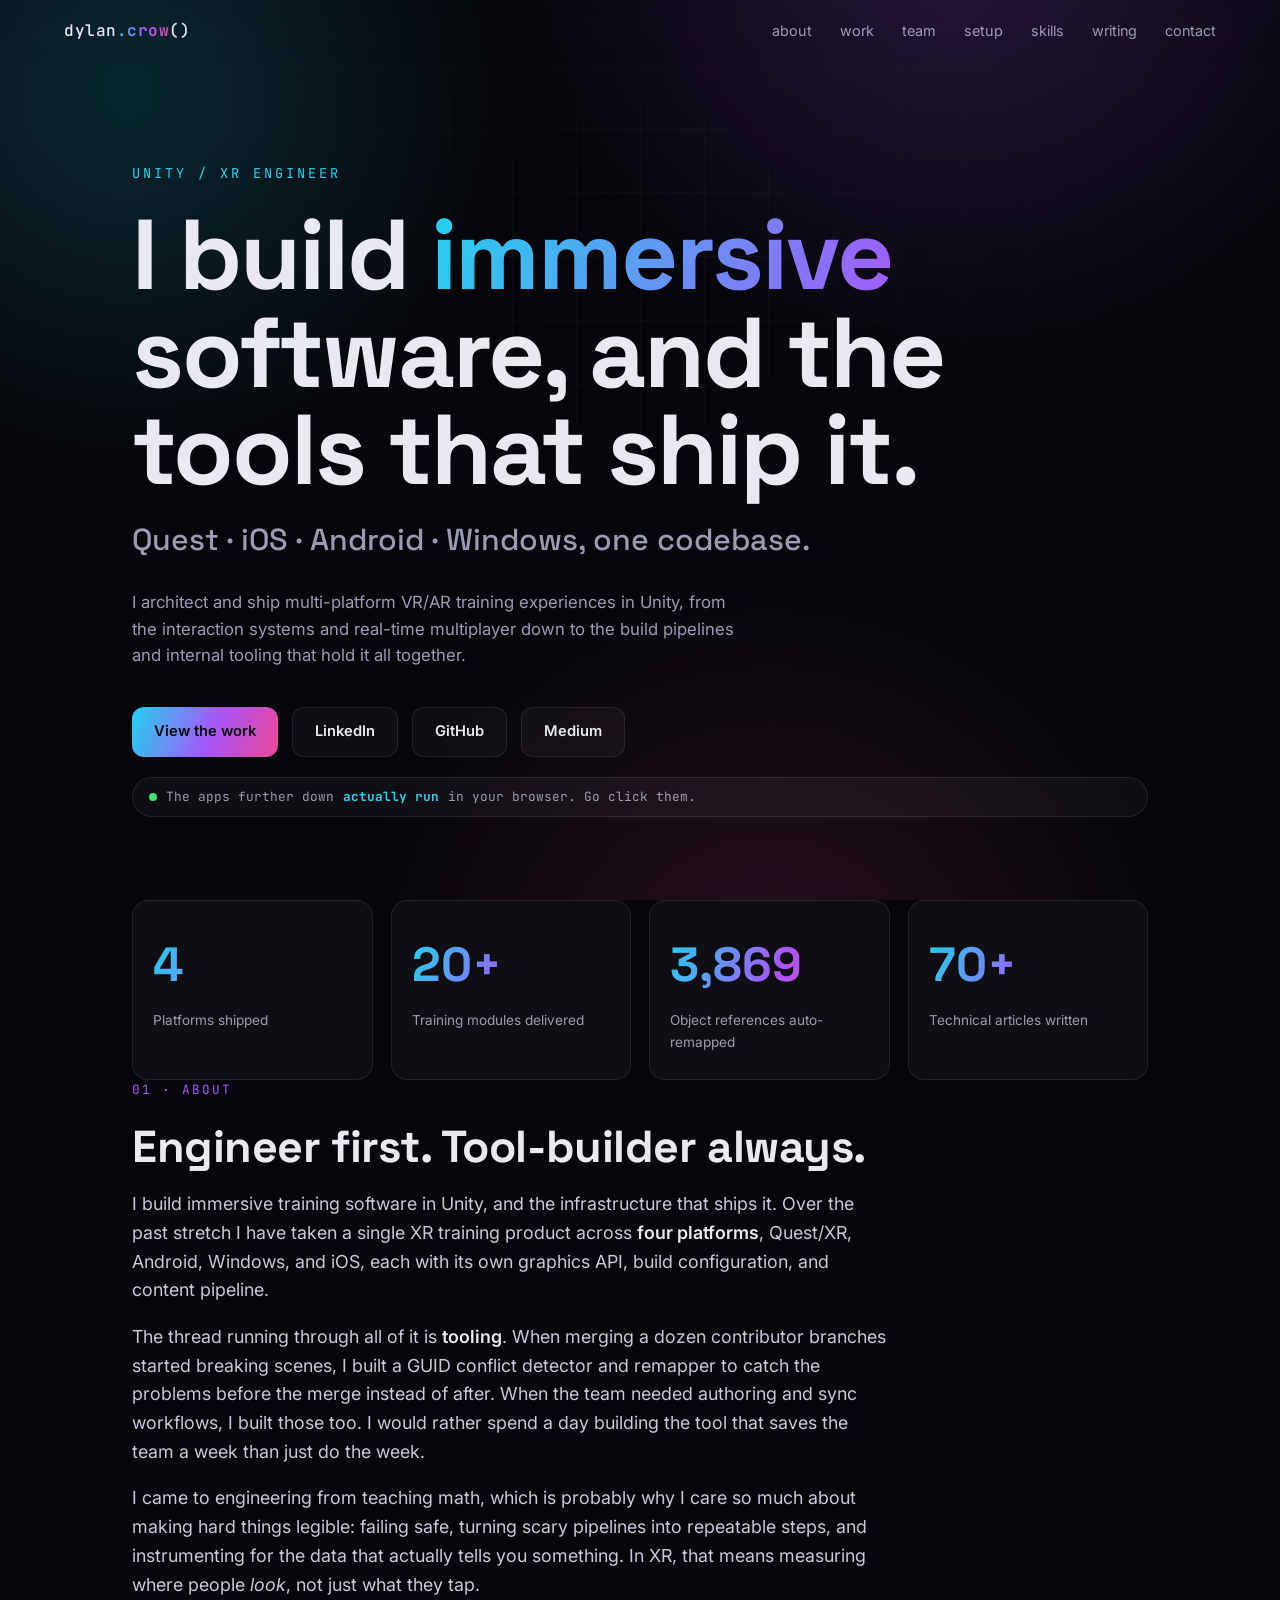
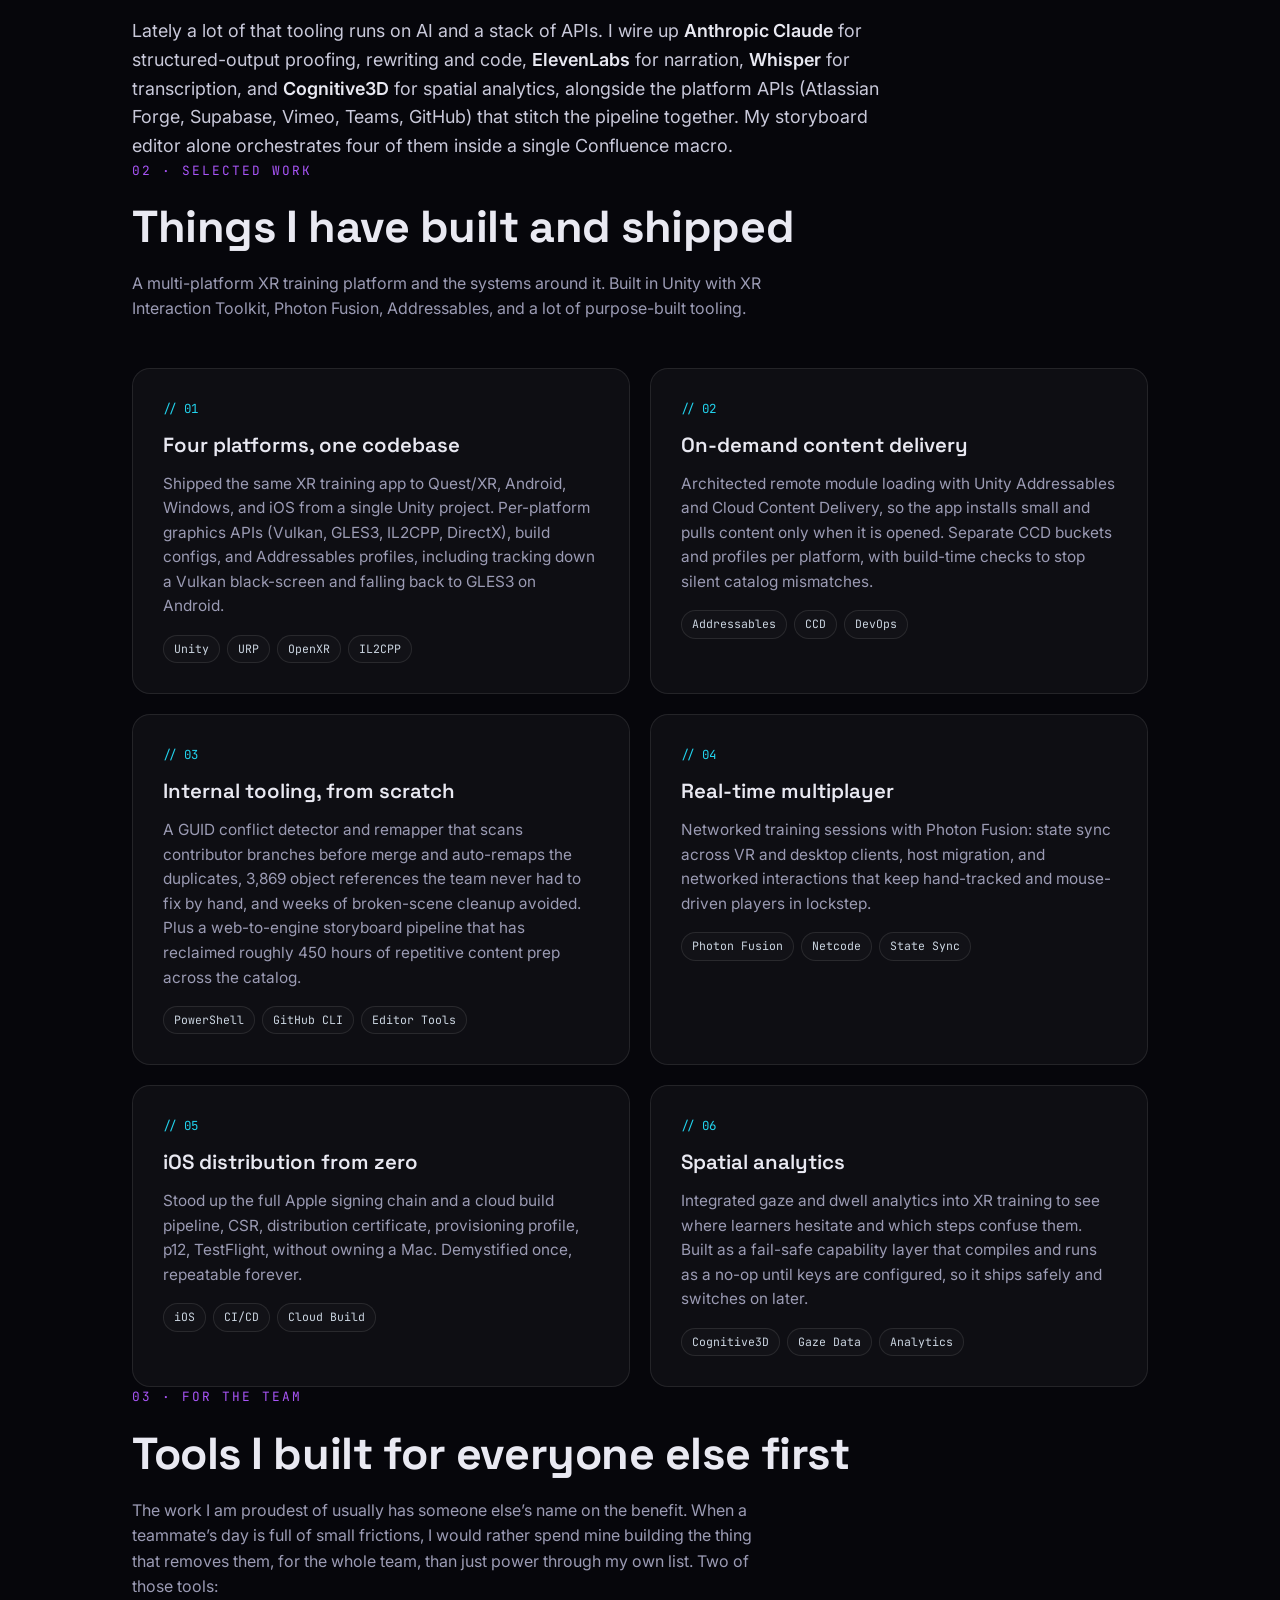
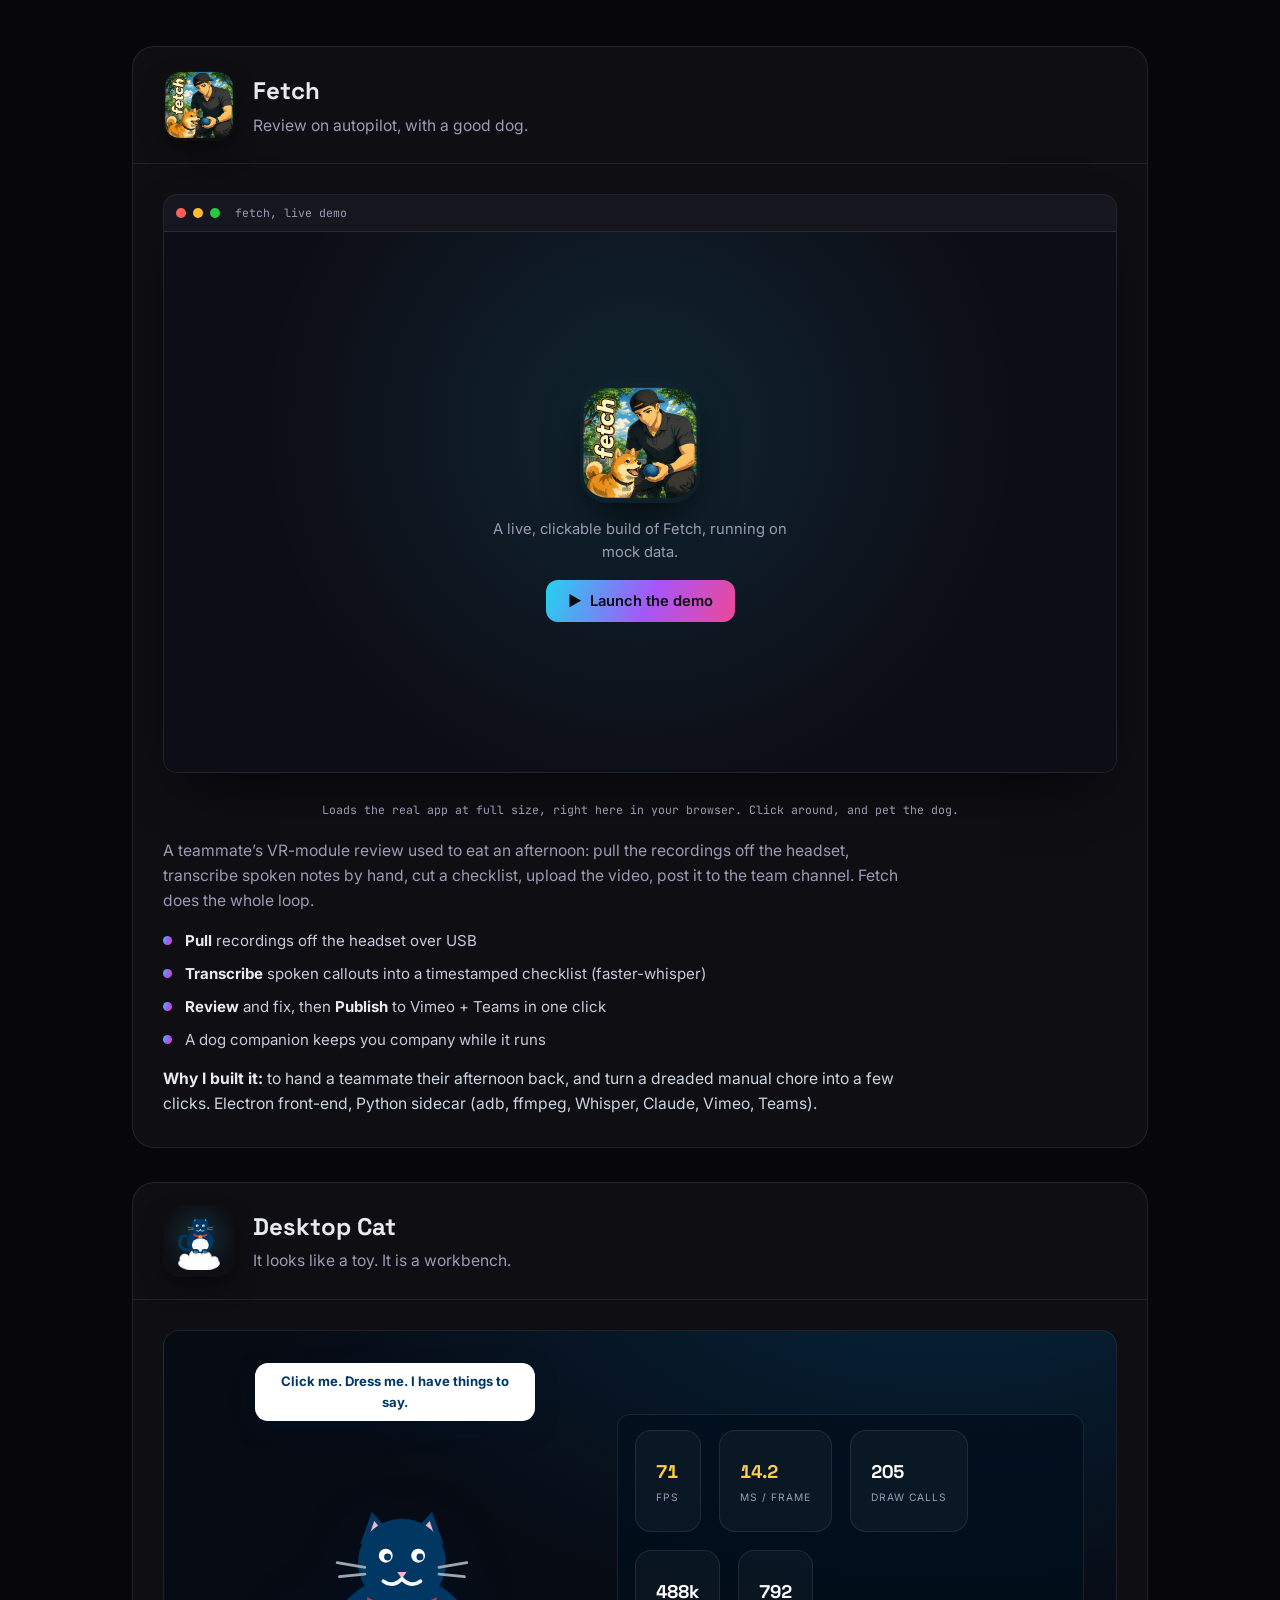
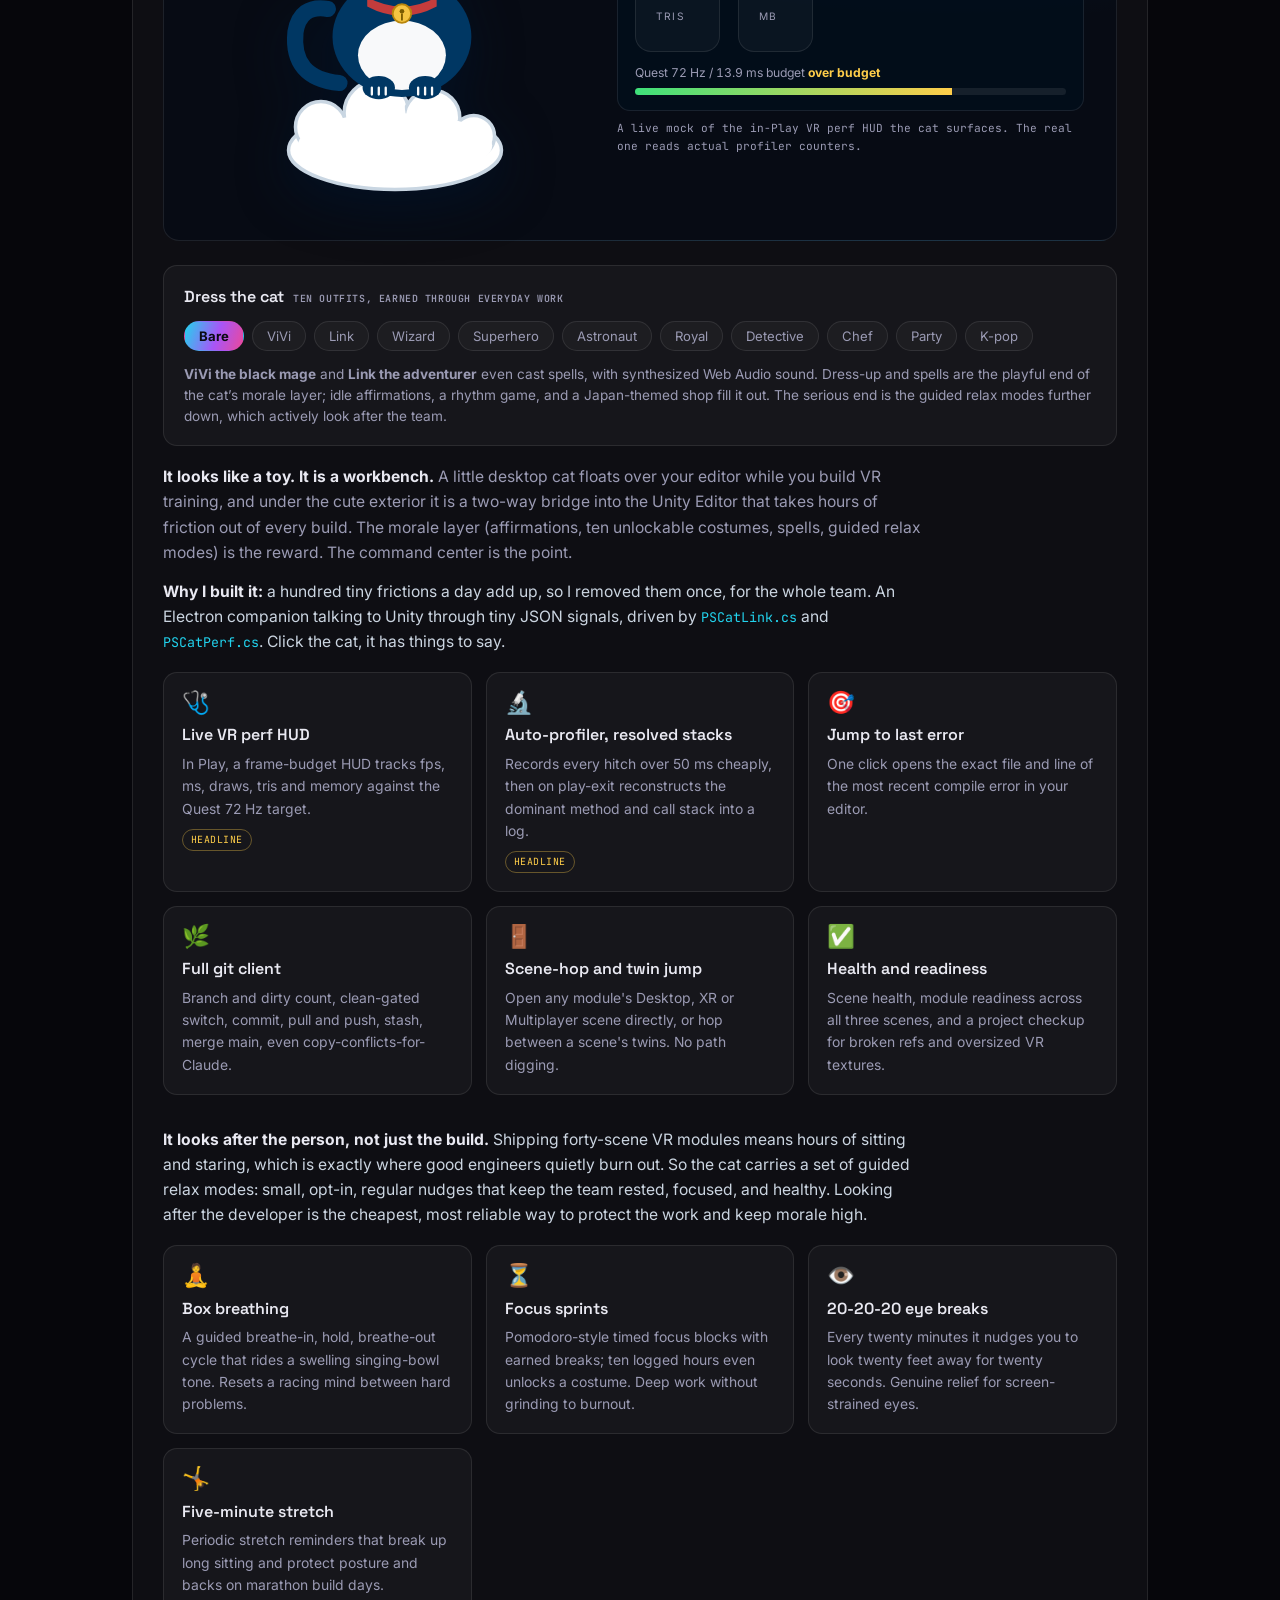
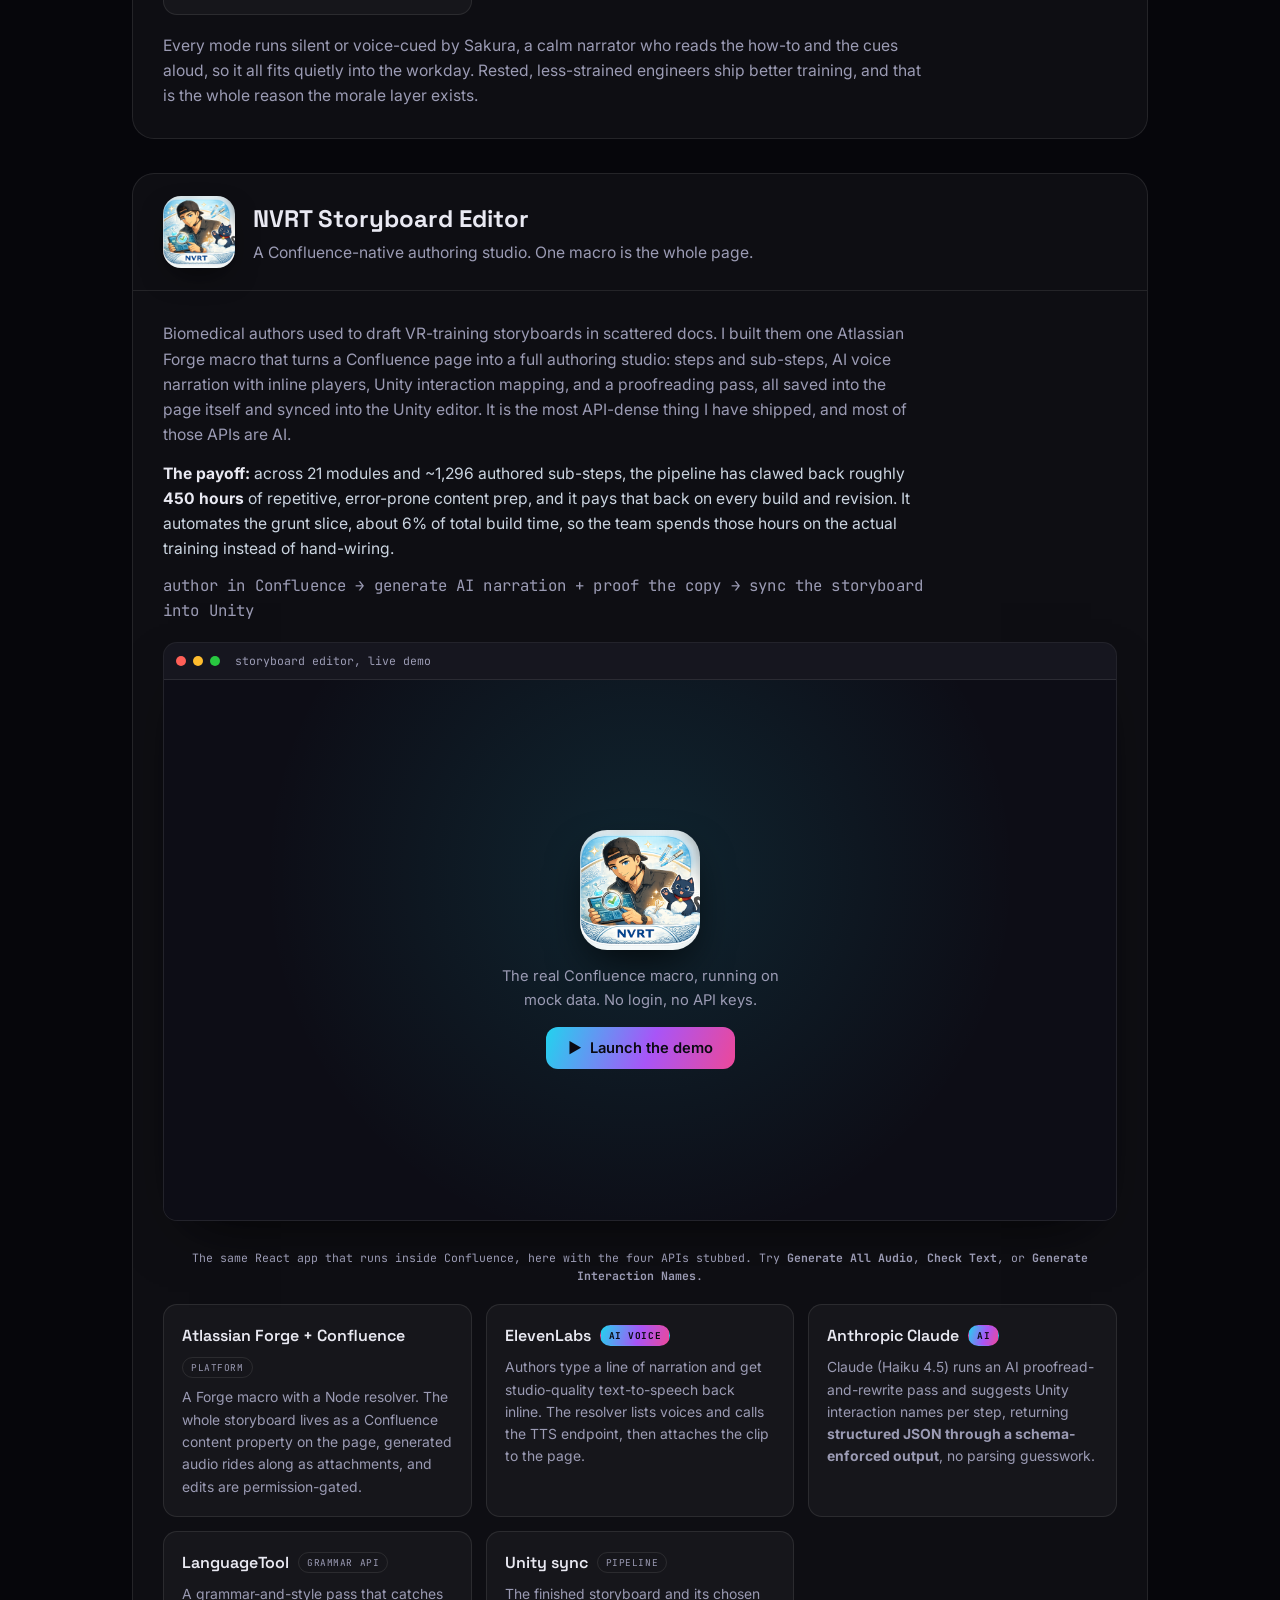
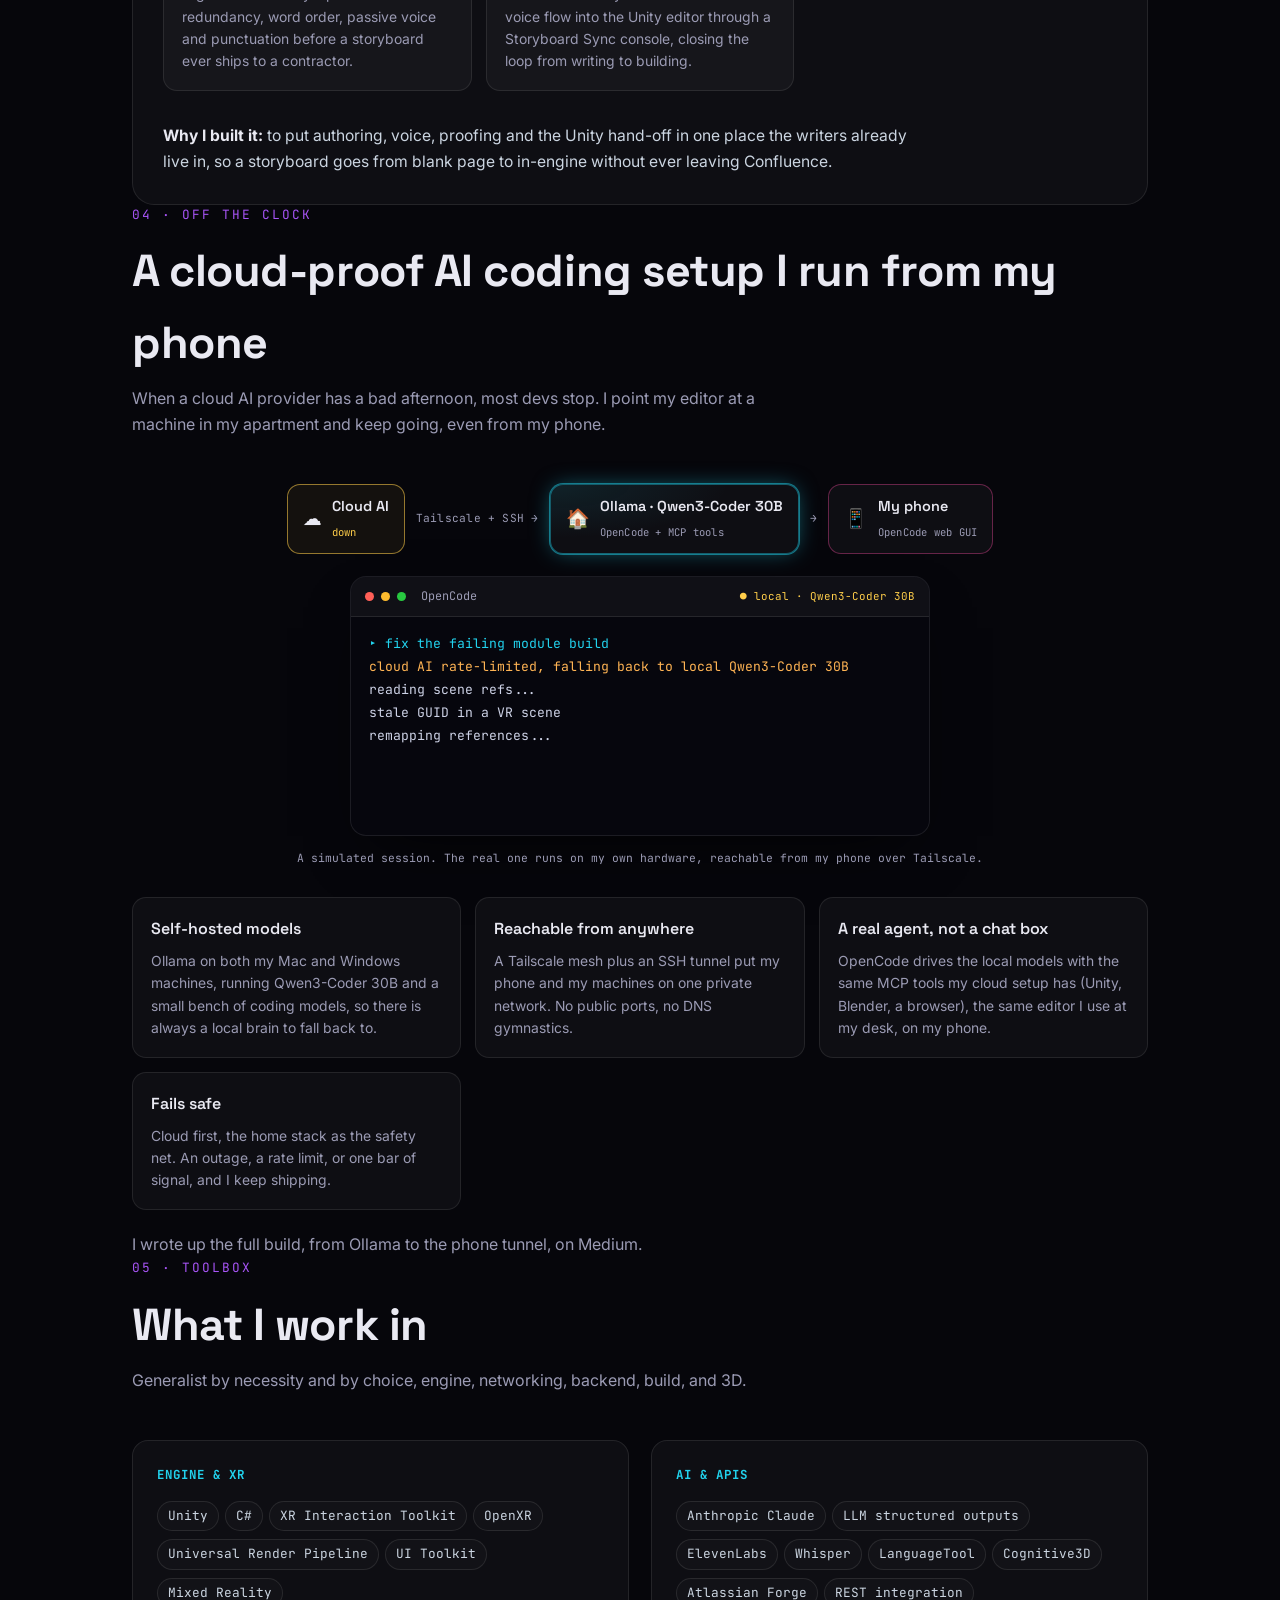
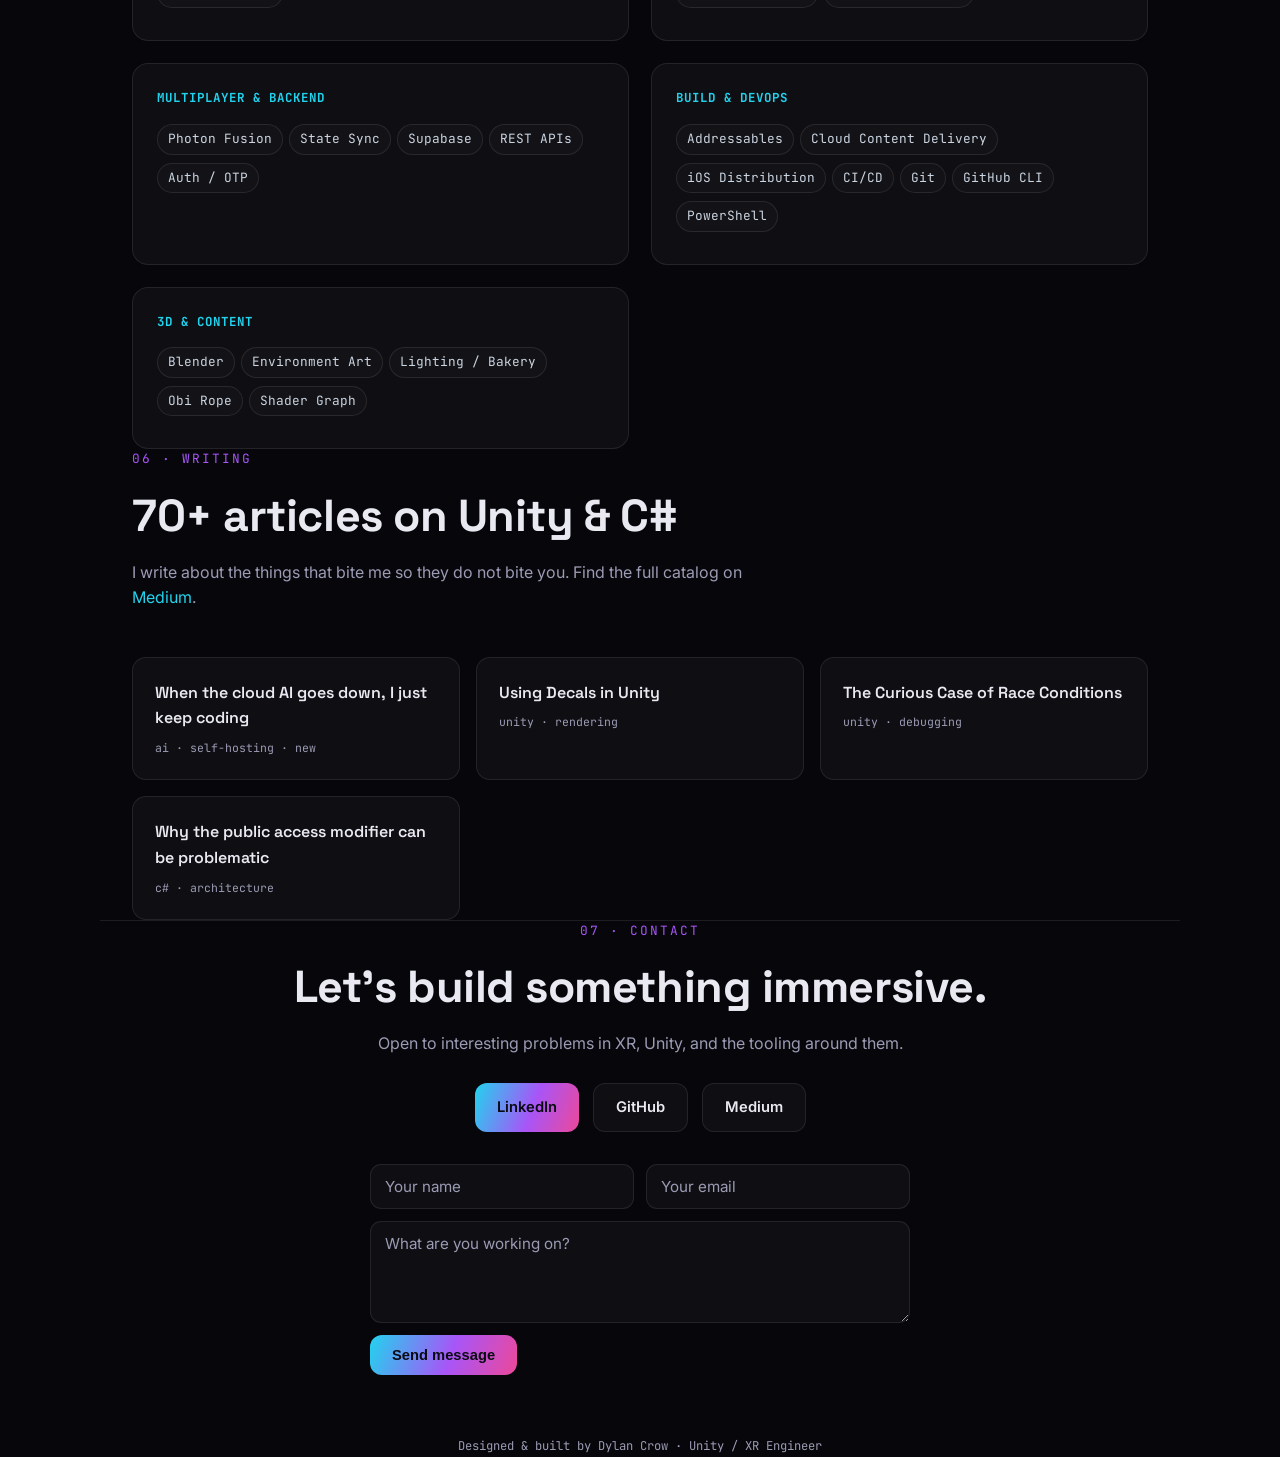
==== commit 4bba3525: "Make portfolio mobile friendly - Add hamburger nav menu for phones (section links were hidden with n" ====
--- a/index.html
+++ b/index.html
@@ -52,7 +52,19 @@
   .nav-links{display:flex;gap:28px;font-size:.9rem}
   .nav-links a{color:var(--muted);transition:.2s}
   .nav-links a:hover{color:var(--txt)}
-  @media(max-width:680px){.nav-links{display:none}}
+  .nav-toggle{display:none;flex-direction:column;justify-content:center;gap:5px;width:44px;height:44px;padding:11px;background:none;border:0;cursor:pointer}
+  .nav-toggle span{display:block;height:2px;width:100%;background:var(--txt);border-radius:2px;transition:.25s}
+  nav.nav-open .nav-toggle span:nth-child(1){transform:translateY(7px) rotate(45deg)}
+  nav.nav-open .nav-toggle span:nth-child(2){opacity:0}
+  nav.nav-open .nav-toggle span:nth-child(3){transform:translateY(-7px) rotate(-45deg)}
+  @media(max-width:680px){
+    .nav-toggle{display:flex}
+    .nav-links{display:none;flex-direction:column;gap:0;position:absolute;top:100%;left:0;right:0;
+      background:rgba(6,6,11,.97);backdrop-filter:blur(12px);border-bottom:1px solid var(--line);padding:6px 0}
+    nav.nav-open .nav-links{display:flex}
+    .nav-links a{padding:13px clamp(20px,5vw,64px);font-size:1.02rem;color:var(--txt)}
+    .nav-links a:active{background:var(--panel)}
+  }
 
   .wrap{max-width:1080px;margin:0 auto;padding:0 clamp(20px,5vw,32px)}
   section{padding:clamp(70px,11vw,140px) 0}
@@ -146,6 +158,8 @@
   .poster-ic{width:104px!important;height:104px!important;border-radius:24px;box-shadow:0 18px 44px -12px rgba(0,0,0,.85)}
   .poster-txt{color:var(--muted);font-size:.92rem;max-width:300px}
   .launch-btn{cursor:pointer;font-family:inherit}
+  .poster-mobile-note{display:none;font-family:var(--mono);font-size:.7rem;color:var(--muted);margin-top:2px}
+  @media(max-width:760px){.poster-mobile-note{display:block}.frame iframe{height:520px}}
   .frame-cap{margin-top:10px;font-family:var(--mono);font-size:.72rem;color:var(--muted);text-align:center}
   /* stacked showcase */
   .show-stack{display:flex;flex-direction:column;gap:18px;padding:clamp(20px,4vw,30px)}
@@ -369,6 +383,7 @@
     <a href="#writing">writing</a>
     <a href="#contact">contact</a>
   </div>
+  <button class="nav-toggle" id="navToggle" aria-label="Toggle menu" aria-expanded="false"><span></span><span></span><span></span></button>
 </nav>
 
 <header class="hero wrap">
@@ -442,6 +457,7 @@
           <img src="assets/fetch-icon.png?v=2" alt="Fetch app icon" />
           <div class="poster-txt">A live, clickable build of Fetch, running on mock data.</div>
           <button class="btn primary launch-btn" id="fetchLaunch">&#9654;&nbsp; Launch the demo</button>
+          <div class="poster-mobile-note">Opens full-screen in a new tab on mobile</div>
         </div>
       </div>
       <div class="frame-cap">Loads the real app at full size, right here in your browser. Click around, and pet the dog.</div>
@@ -589,6 +605,7 @@
           <img src="assets/forge-icon.png?v=2" alt="NVRT Storyboard Editor icon" />
           <div class="poster-txt">The real Confluence macro, running on mock data. No login, no API keys.</div>
           <button class="btn primary launch-btn" id="forgeLaunch">&#9654;&nbsp; Launch the demo</button>
+          <div class="poster-mobile-note">Opens full-screen in a new tab on mobile</div>
         </div>
       </div>
       <div class="frame-cap">The same React app that runs inside Confluence, here with the four APIs stubbed. Try <b>Generate All Audio</b>, <b>Check Text</b>, or <b>Generate Interaction Names</b>.</div>
@@ -834,26 +851,37 @@
       v.textContent=over?'over budget':'within budget'; v.style.color=over?'#ffce4a':'#3ee07a'; },1100);
   })();
 
-  // fetch: launch live demo on click (keeps the page light by default)
+  // fetch + forge: launch the live demo. on phones the apps are desktop-scale,
+  // so open them full-screen in a new tab; on desktop, embed inline (keeps the
+  // page light until clicked).
   (function(){
-    const fl=document.getElementById('fetchLaunch');
-    if(!fl)return;
-    fl.addEventListener('click',()=>{
-      const p=document.getElementById('fetchPoster');
-      const f=document.createElement('iframe');
-      f.src='apps/fetch/'; f.title='Fetch live demo';
-      p.replaceWith(f);
+    const isPhone=()=>window.matchMedia('(max-width:760px)').matches;
+    function wire(btnId,posterId,url,title){
+      const fl=document.getElementById(btnId);
+      if(!fl)return;
+      fl.addEventListener('click',()=>{
+        if(isPhone()){ window.open(url,'_blank','noopener'); return; }
+        const p=document.getElementById(posterId);
+        const f=document.createElement('iframe');
+        f.src=url; f.title=title;
+        p.replaceWith(f);
+      });
+    }
+    wire('fetchLaunch','fetchPoster','apps/fetch/','Fetch live demo');
+    wire('forgeLaunch','forgePoster','apps/forge/','NVRT Storyboard Editor live demo');
+  })();
+
+  // mobile nav: hamburger toggles the section links, closes on selection
+  (function(){
+    const nav=document.getElementById('nav'), tog=document.getElementById('navToggle');
+    if(!nav||!tog)return;
+    const close=()=>{nav.classList.remove('nav-open');tog.setAttribute('aria-expanded','false');};
+    tog.addEventListener('click',()=>{
+      const open=nav.classList.toggle('nav-open');
+      tog.setAttribute('aria-expanded',open?'true':'false');
     });
-  })();
-  (function(){
-    const fl=document.getElementById('forgeLaunch');
-    if(!fl)return;
-    fl.addEventListener('click',()=>{
-      const p=document.getElementById('forgePoster');
-      const f=document.createElement('iframe');
-      f.src='apps/forge/'; f.title='NVRT Storyboard Editor live demo';
-      p.replaceWith(f);
-    });
+    nav.querySelectorAll('.nav-links a').forEach(a=>a.addEventListener('click',close));
+    document.addEventListener('click',e=>{if(nav.classList.contains('nav-open')&&!nav.contains(e.target))close();});
   })();
 
   // off the clock: live local-stack OpenCode terminal (fake prompts + streaming answers)
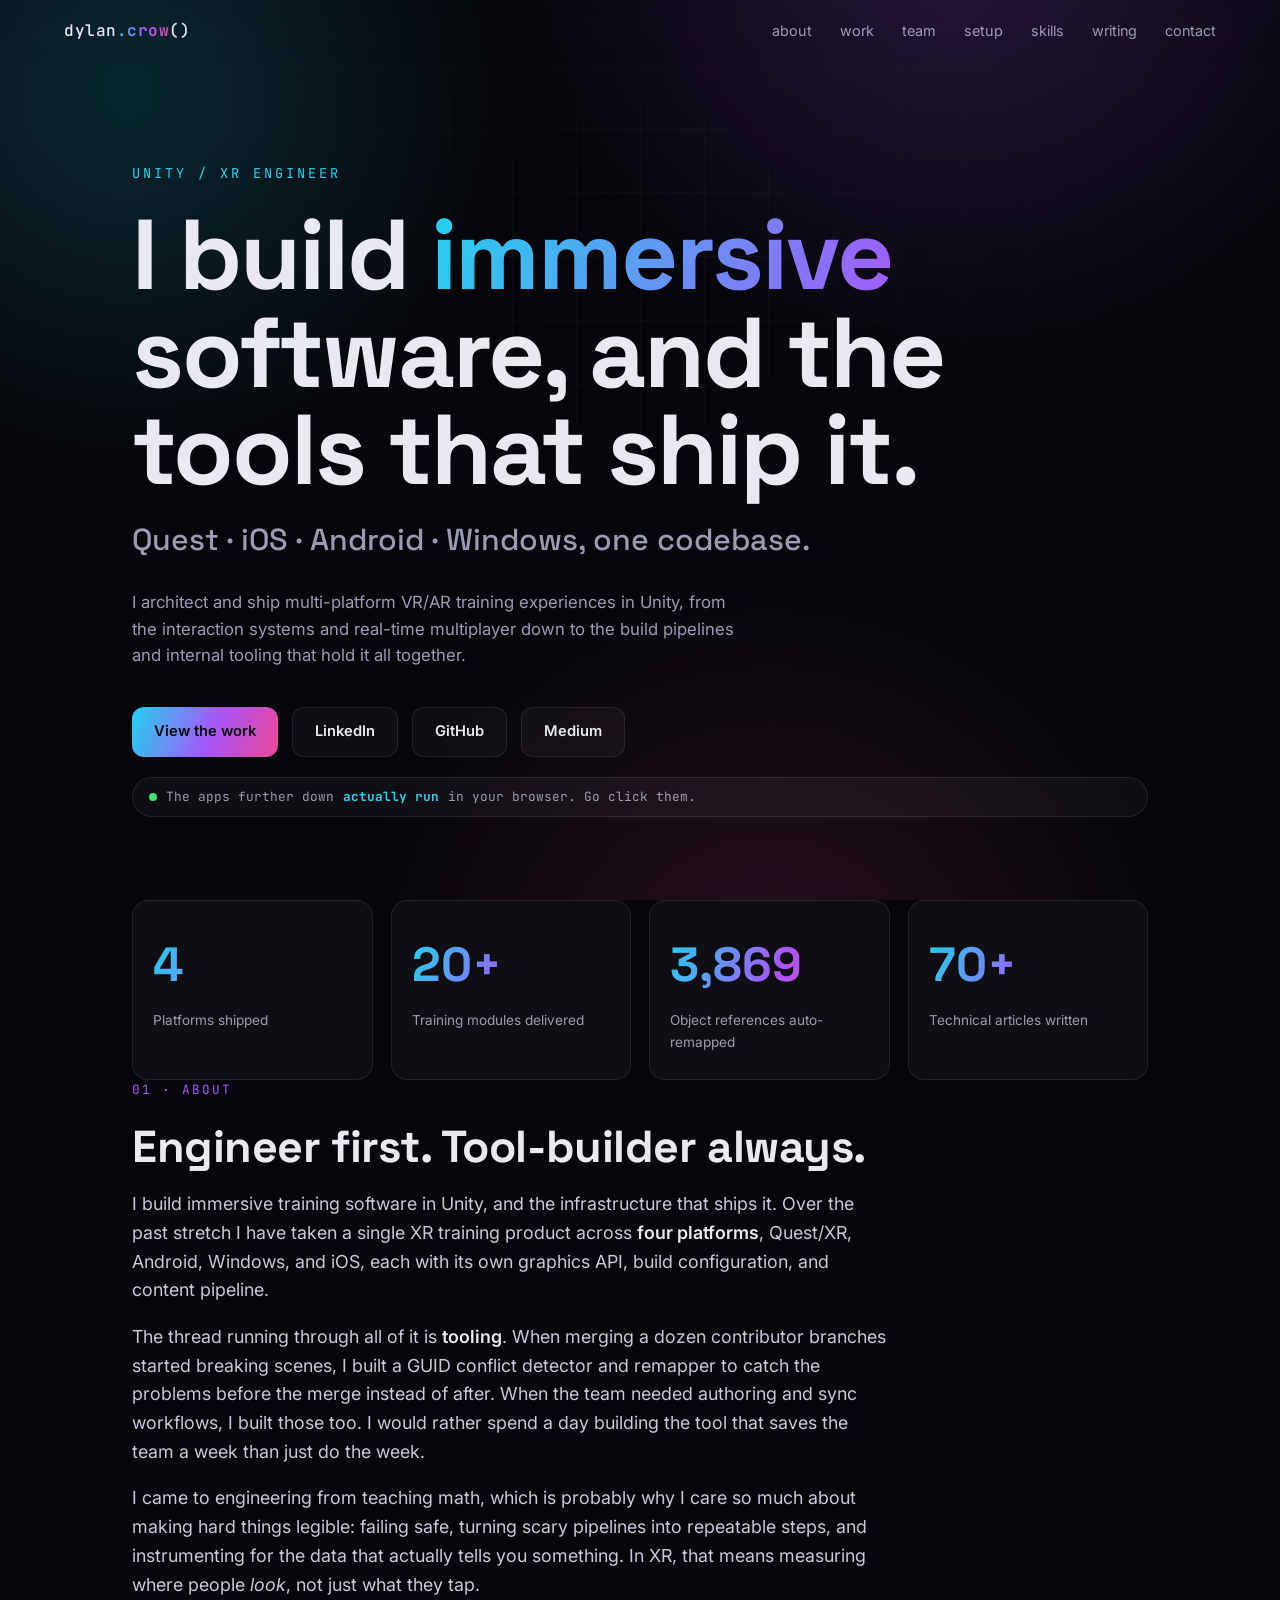
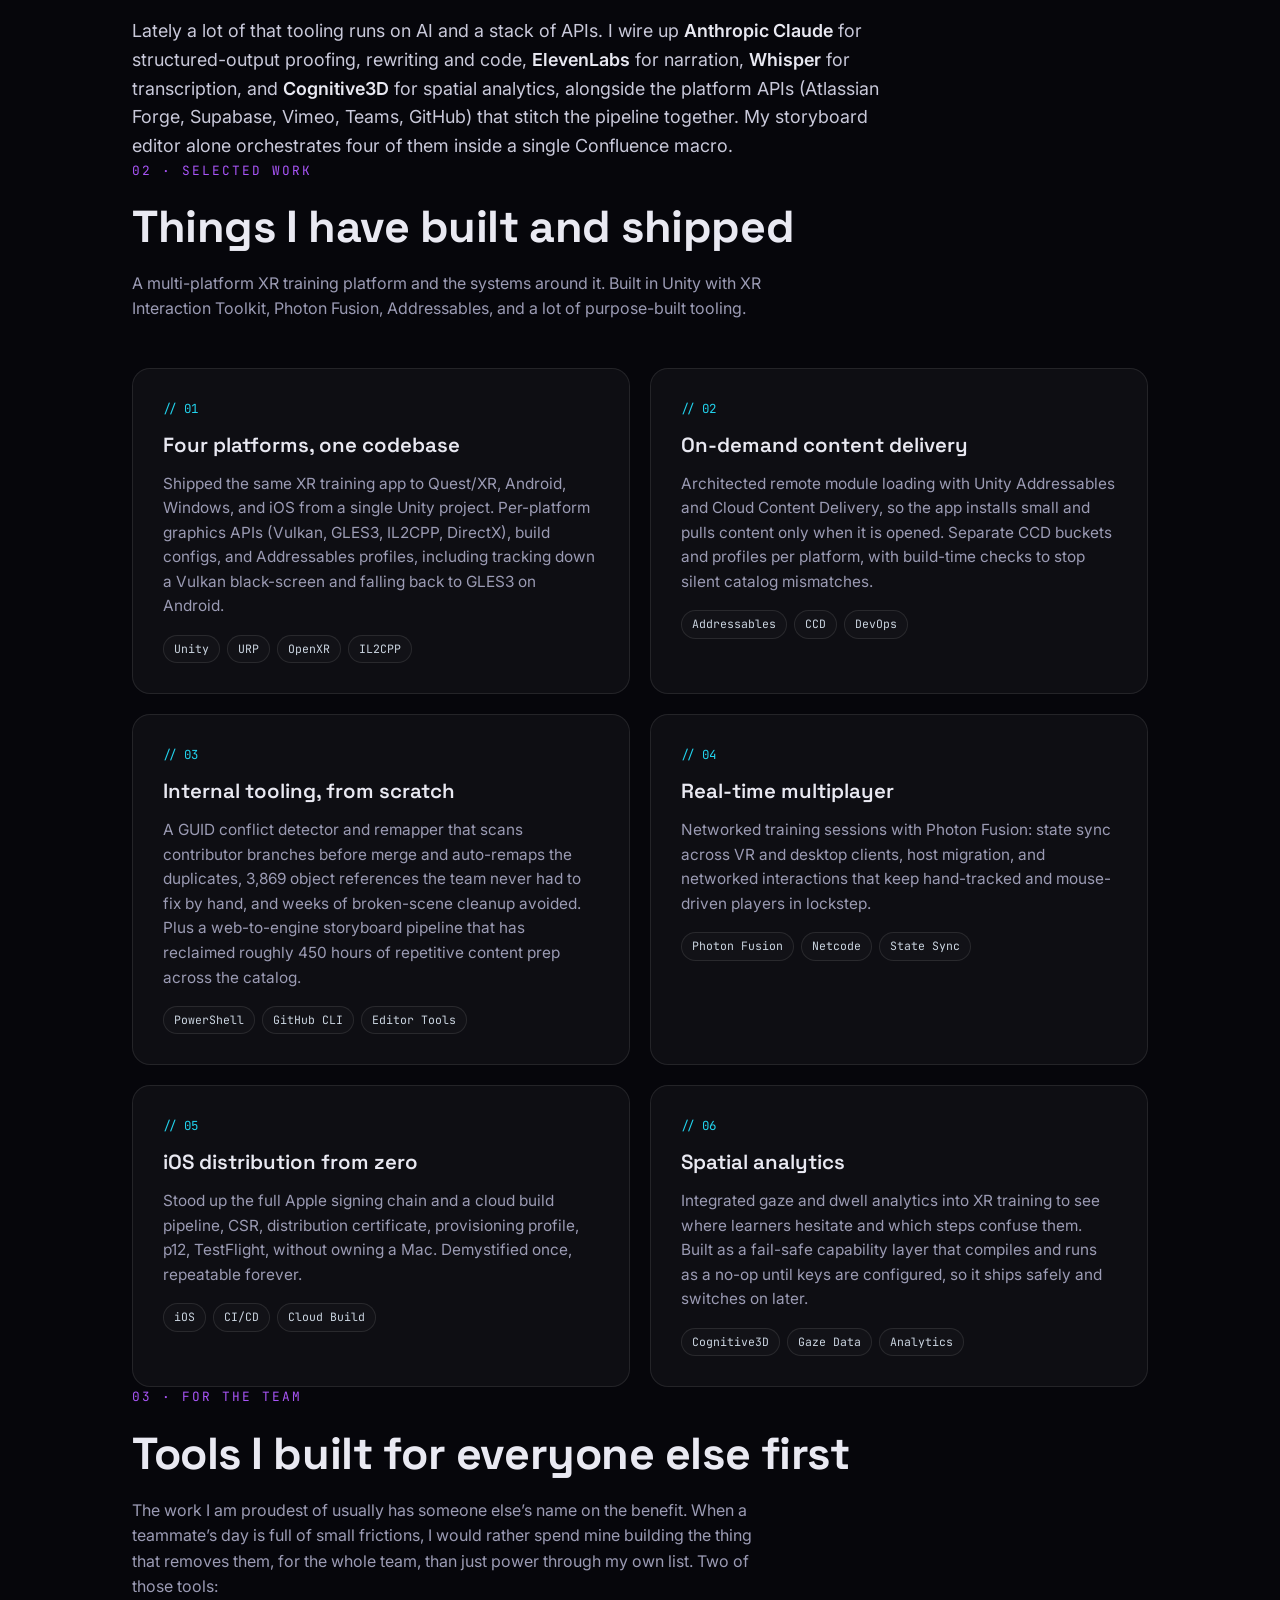
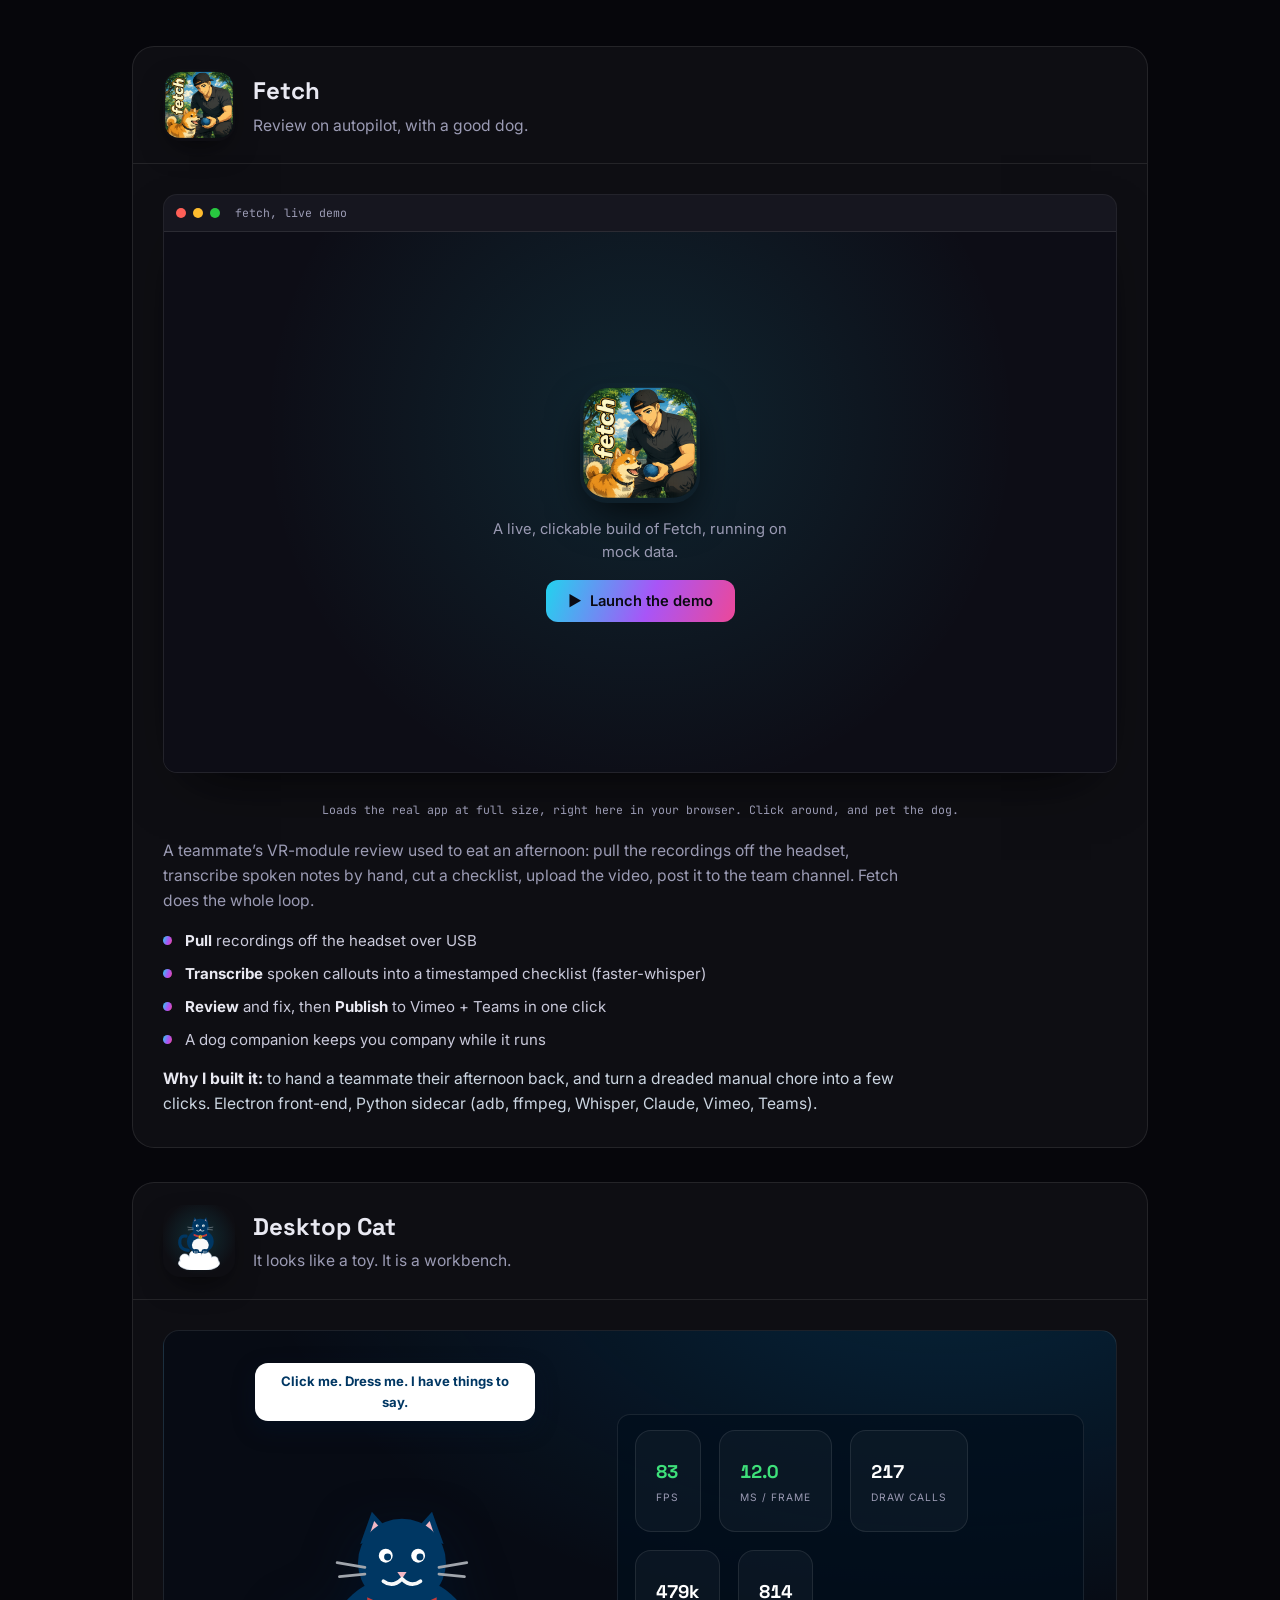
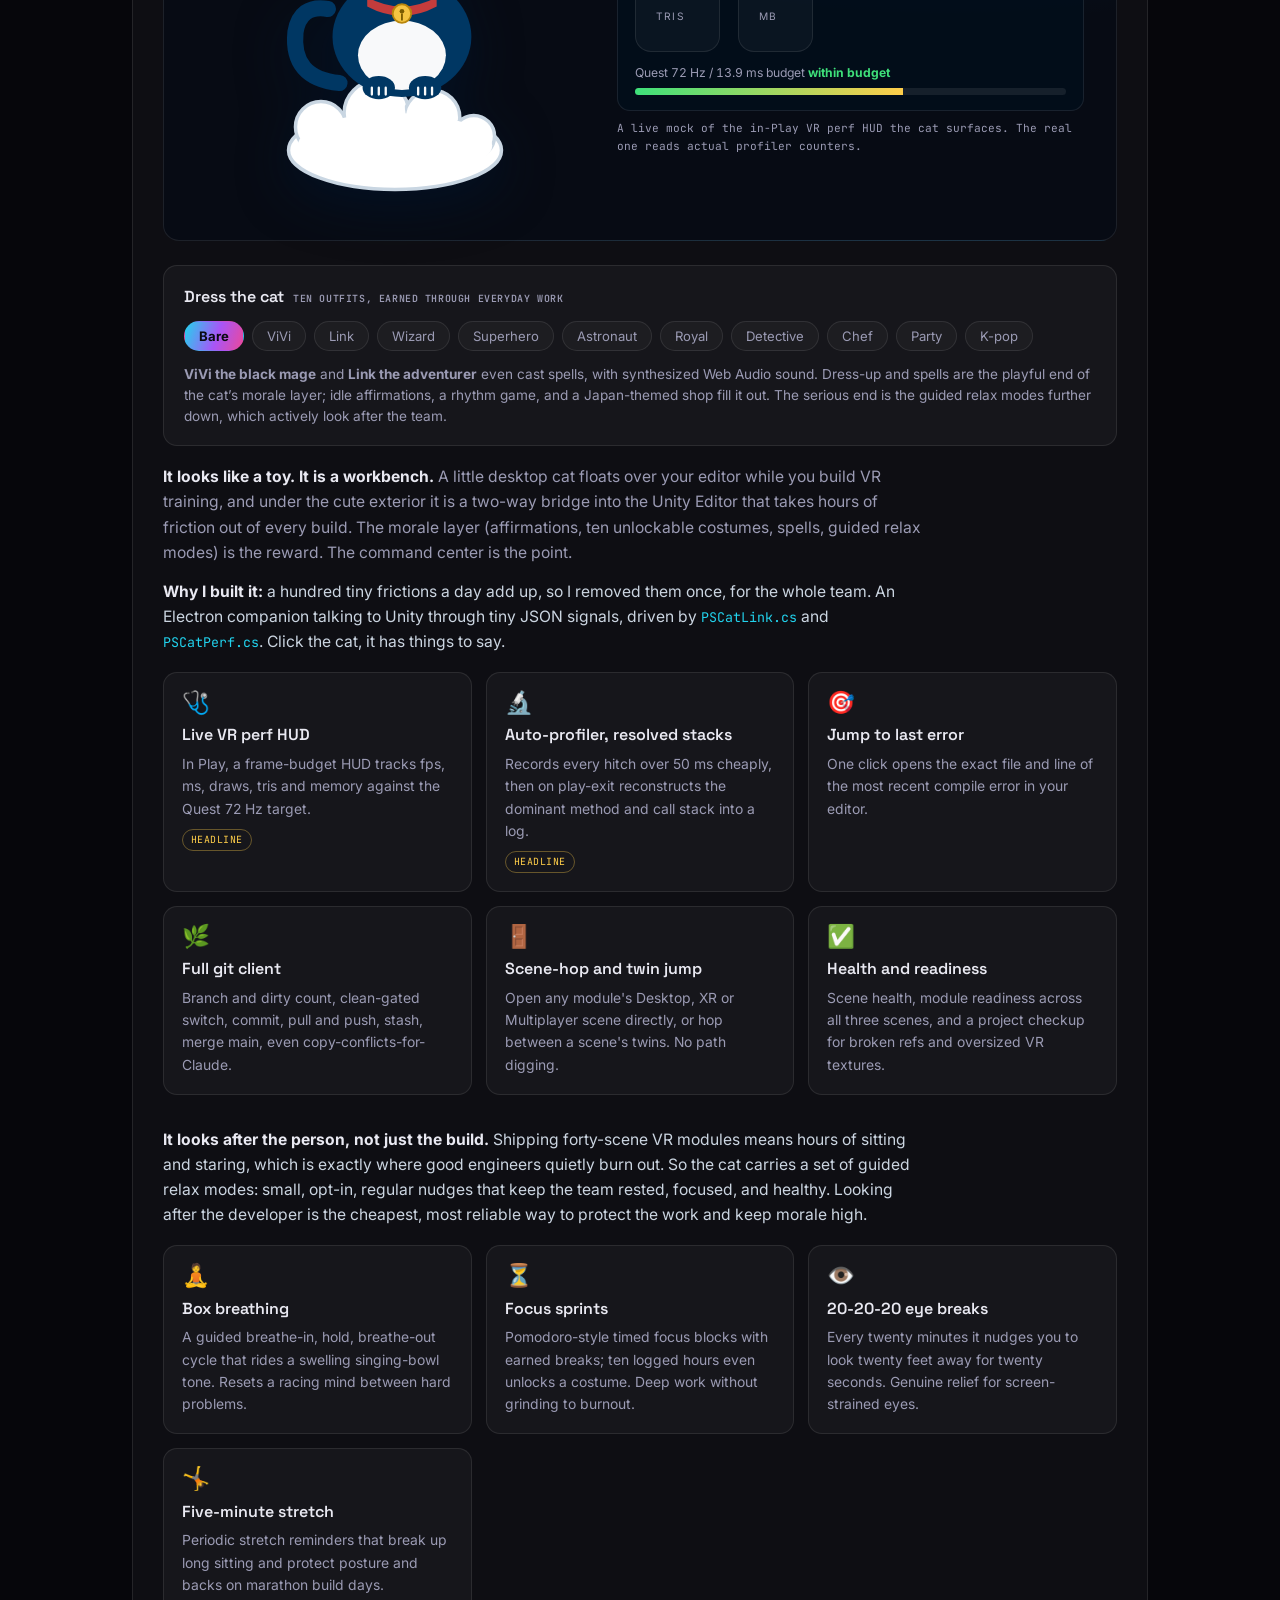
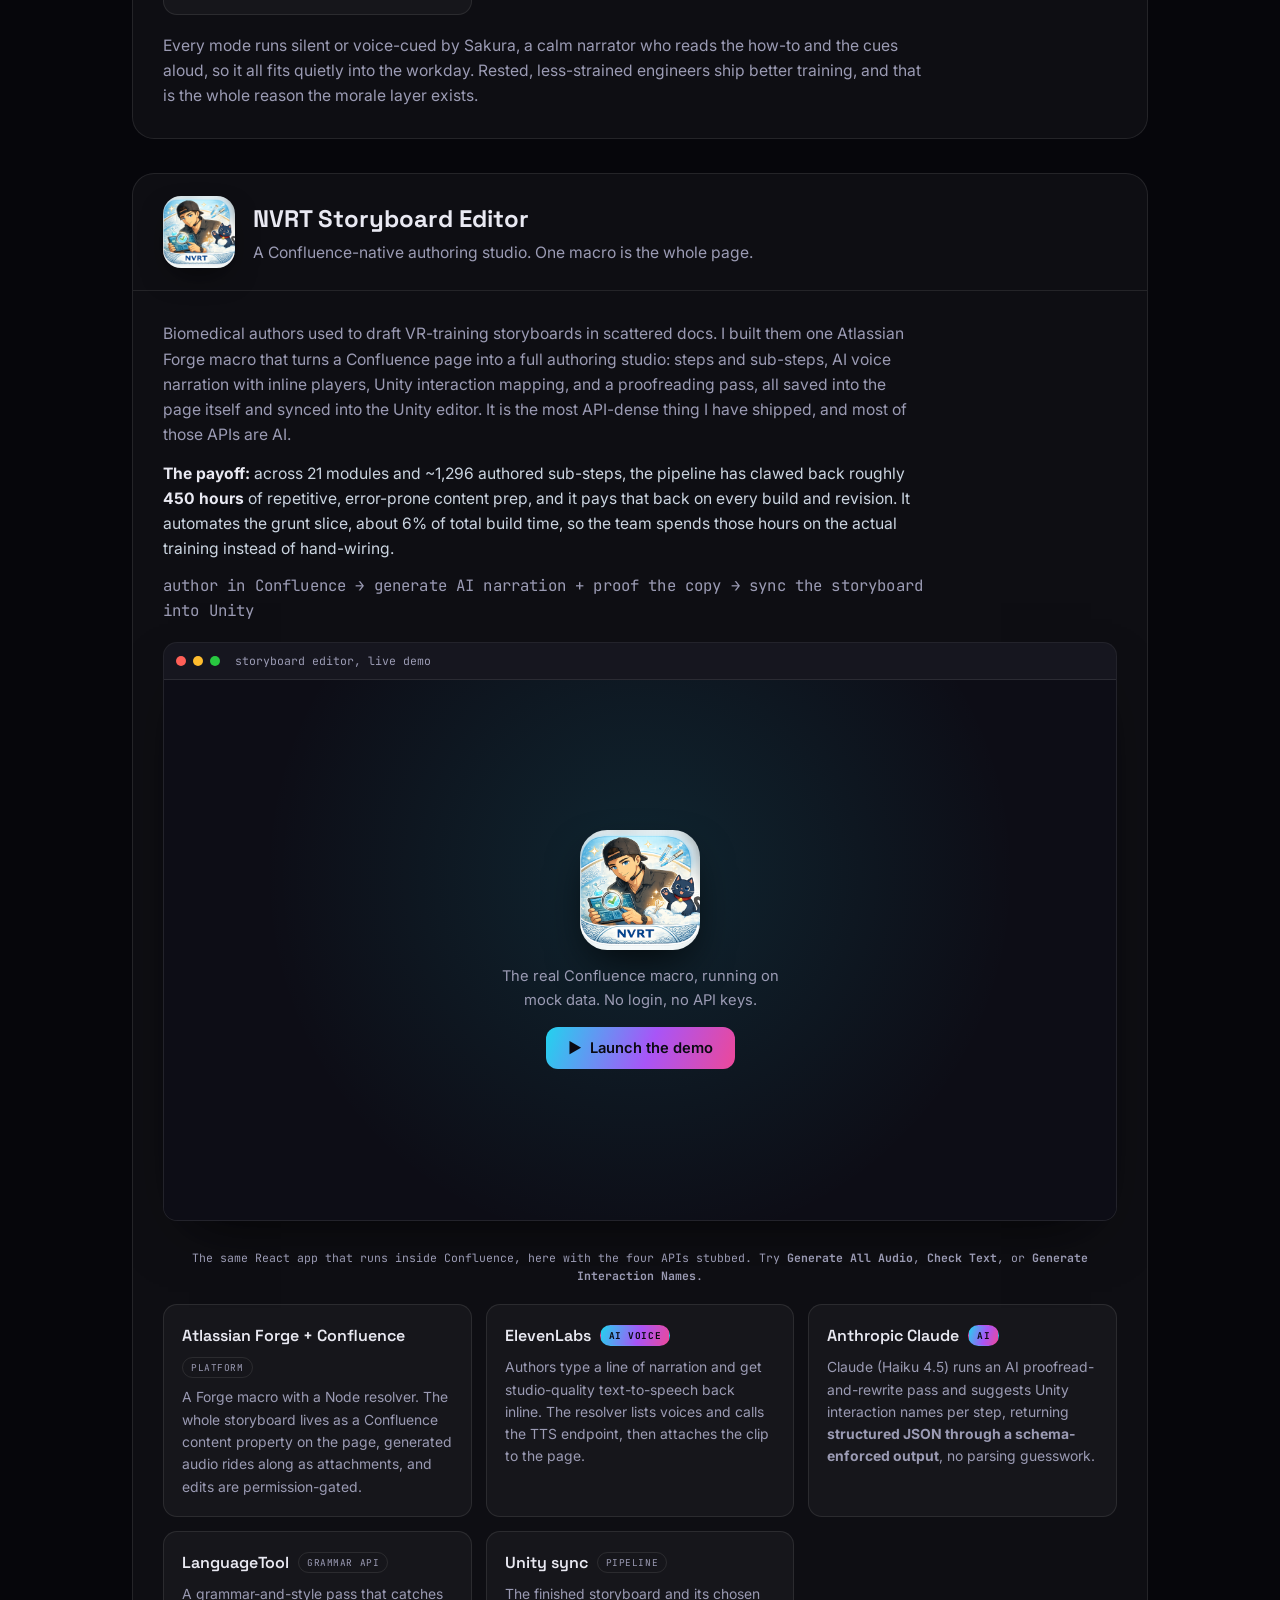
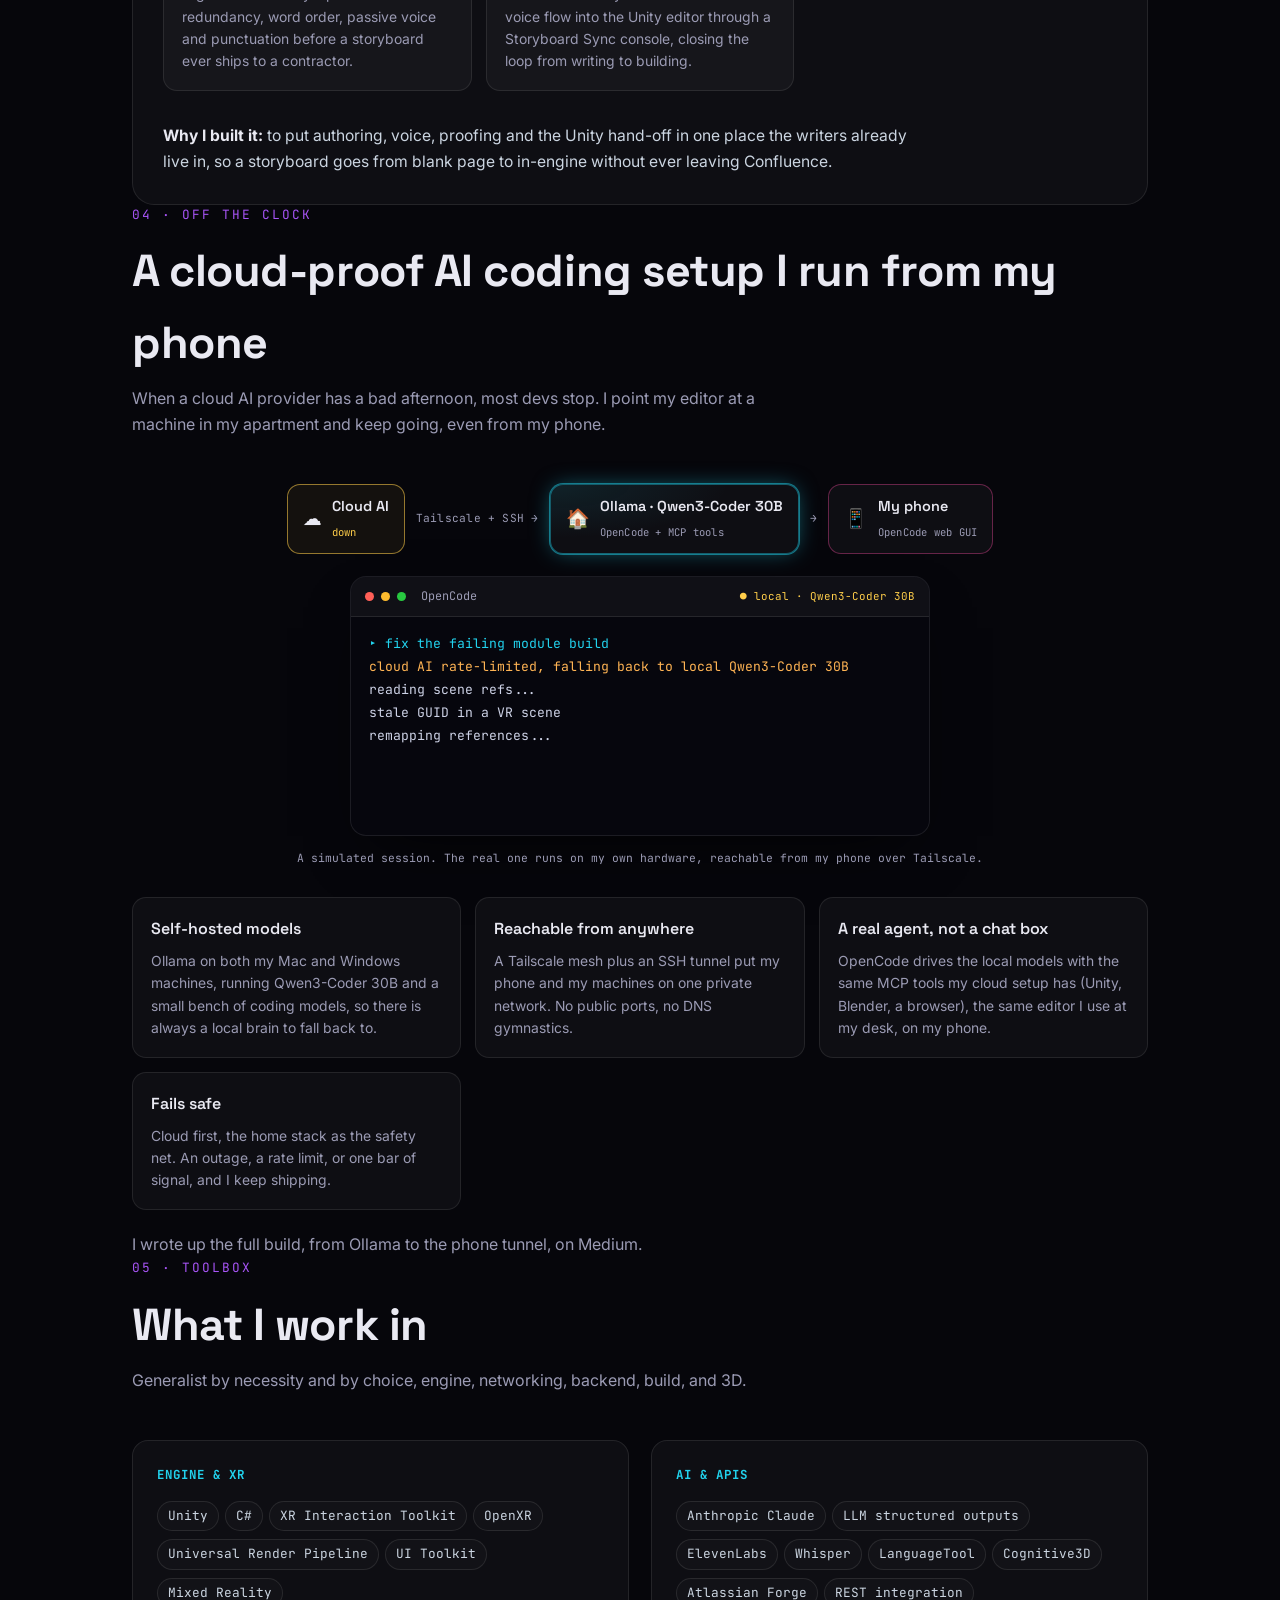
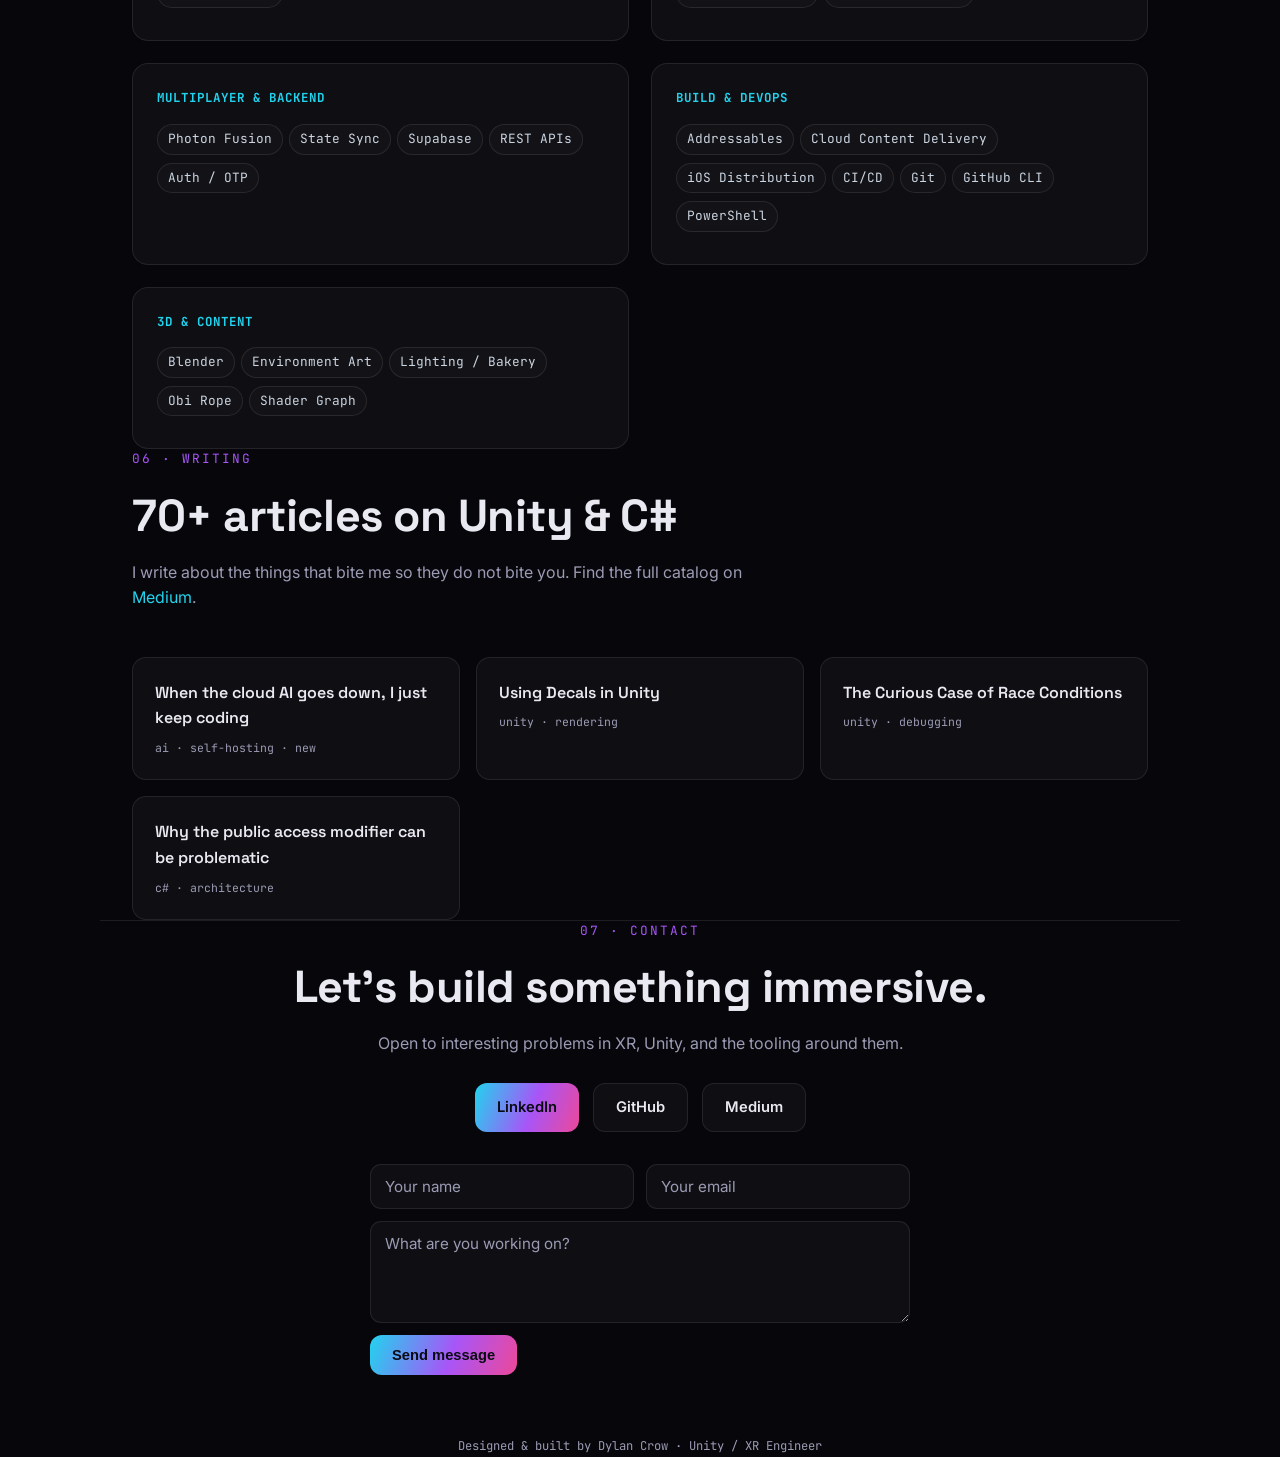
==== commit 877880cb: "Embed app demos as scaled-to-fit desktop previews Render each demo at a fixed desktop width inside t" ====
--- a/index.html
+++ b/index.html
@@ -158,8 +158,11 @@
   .poster-ic{width:104px!important;height:104px!important;border-radius:24px;box-shadow:0 18px 44px -12px rgba(0,0,0,.85)}
   .poster-txt{color:var(--muted);font-size:.92rem;max-width:300px}
   .launch-btn{cursor:pointer;font-family:inherit}
-  .poster-mobile-note{display:none;font-family:var(--mono);font-size:.7rem;color:var(--muted);margin-top:2px}
-  @media(max-width:760px){.poster-mobile-note{display:block}.frame iframe{height:520px}}
+  .scaleframe{width:100%;overflow:hidden;position:relative;background:#0d0d16}
+  .scaleframe iframe{border:0;transform-origin:top left;display:block;background:#fff}
+  .scaleframe-foot{padding:9px 12px;background:rgba(255,255,255,.04);border-top:1px solid var(--line);text-align:center}
+  .scaleframe-foot a{font-family:var(--mono);font-size:.74rem;color:var(--c1)}
+  .scaleframe-foot a:hover{text-decoration:underline}
   .frame-cap{margin-top:10px;font-family:var(--mono);font-size:.72rem;color:var(--muted);text-align:center}
   /* stacked showcase */
   .show-stack{display:flex;flex-direction:column;gap:18px;padding:clamp(20px,4vw,30px)}
@@ -457,7 +460,6 @@
           <img src="assets/fetch-icon.png?v=2" alt="Fetch app icon" />
           <div class="poster-txt">A live, clickable build of Fetch, running on mock data.</div>
           <button class="btn primary launch-btn" id="fetchLaunch">&#9654;&nbsp; Launch the demo</button>
-          <div class="poster-mobile-note">Opens full-screen in a new tab on mobile</div>
         </div>
       </div>
       <div class="frame-cap">Loads the real app at full size, right here in your browser. Click around, and pet the dog.</div>
@@ -605,7 +607,6 @@
           <img src="assets/forge-icon.png?v=2" alt="NVRT Storyboard Editor icon" />
           <div class="poster-txt">The real Confluence macro, running on mock data. No login, no API keys.</div>
           <button class="btn primary launch-btn" id="forgeLaunch">&#9654;&nbsp; Launch the demo</button>
-          <div class="poster-mobile-note">Opens full-screen in a new tab on mobile</div>
         </div>
       </div>
       <div class="frame-cap">The same React app that runs inside Confluence, here with the four APIs stubbed. Try <b>Generate All Audio</b>, <b>Check Text</b>, or <b>Generate Interaction Names</b>.</div>
@@ -851,24 +852,42 @@
       v.textContent=over?'over budget':'within budget'; v.style.color=over?'#ffce4a':'#3ee07a'; },1100);
   })();
 
-  // fetch + forge: launch the live demo. on phones the apps are desktop-scale,
-  // so open them full-screen in a new tab; on desktop, embed inline (keeps the
-  // page light until clicked).
+  // fetch + forge: launch the live demo as a scaled-to-fit desktop preview.
+  // the app renders at a fixed desktop width inside the iframe, then the whole
+  // frame is transform-scaled down to the container width, so every element
+  // shrinks proportionally instead of cramming a desktop layout into a narrow
+  // box. an "open full screen" link opens the real thing in a new tab.
   (function(){
-    const isPhone=()=>window.matchMedia('(max-width:760px)').matches;
-    function wire(btnId,posterId,url,title){
-      const fl=document.getElementById(btnId);
-      if(!fl)return;
-      fl.addEventListener('click',()=>{
-        if(isPhone()){ window.open(url,'_blank','noopener'); return; }
+    function launch(btnId,posterId,url,title,lw,lh){
+      const btn=document.getElementById(btnId);
+      if(!btn)return;
+      btn.addEventListener('click',()=>{
         const p=document.getElementById(posterId);
+        if(!p)return;
+        const host=document.createElement('div');
+        host.className='scaleframe';
         const f=document.createElement('iframe');
         f.src=url; f.title=title;
-        p.replaceWith(f);
+        f.style.width=lw+'px'; f.style.height=lh+'px';
+        host.appendChild(f);
+        const foot=document.createElement('div');
+        foot.className='scaleframe-foot';
+        foot.innerHTML='<a href="'+url+'" target="_blank" rel="noopener">Open full screen &#8599;</a>';
+        p.replaceWith(host);
+        host.after(foot);
+        function fit(){
+          const w=host.clientWidth; if(!w)return;
+          const s=w/lw;
+          f.style.transform='scale('+s+')';
+          host.style.height=(lh*s)+'px';
+        }
+        fit();
+        if(window.ResizeObserver) new ResizeObserver(fit).observe(host);
+        window.addEventListener('resize',fit);
       });
     }
-    wire('fetchLaunch','fetchPoster','apps/fetch/','Fetch live demo');
-    wire('forgeLaunch','forgePoster','apps/forge/','NVRT Storyboard Editor live demo');
+    launch('fetchLaunch','fetchPoster','apps/fetch/','Fetch live demo',1180,760);
+    launch('forgeLaunch','forgePoster','apps/forge/','NVRT Storyboard Editor live demo',1180,760);
   })();
 
   // mobile nav: hamburger toggles the section links, closes on selection
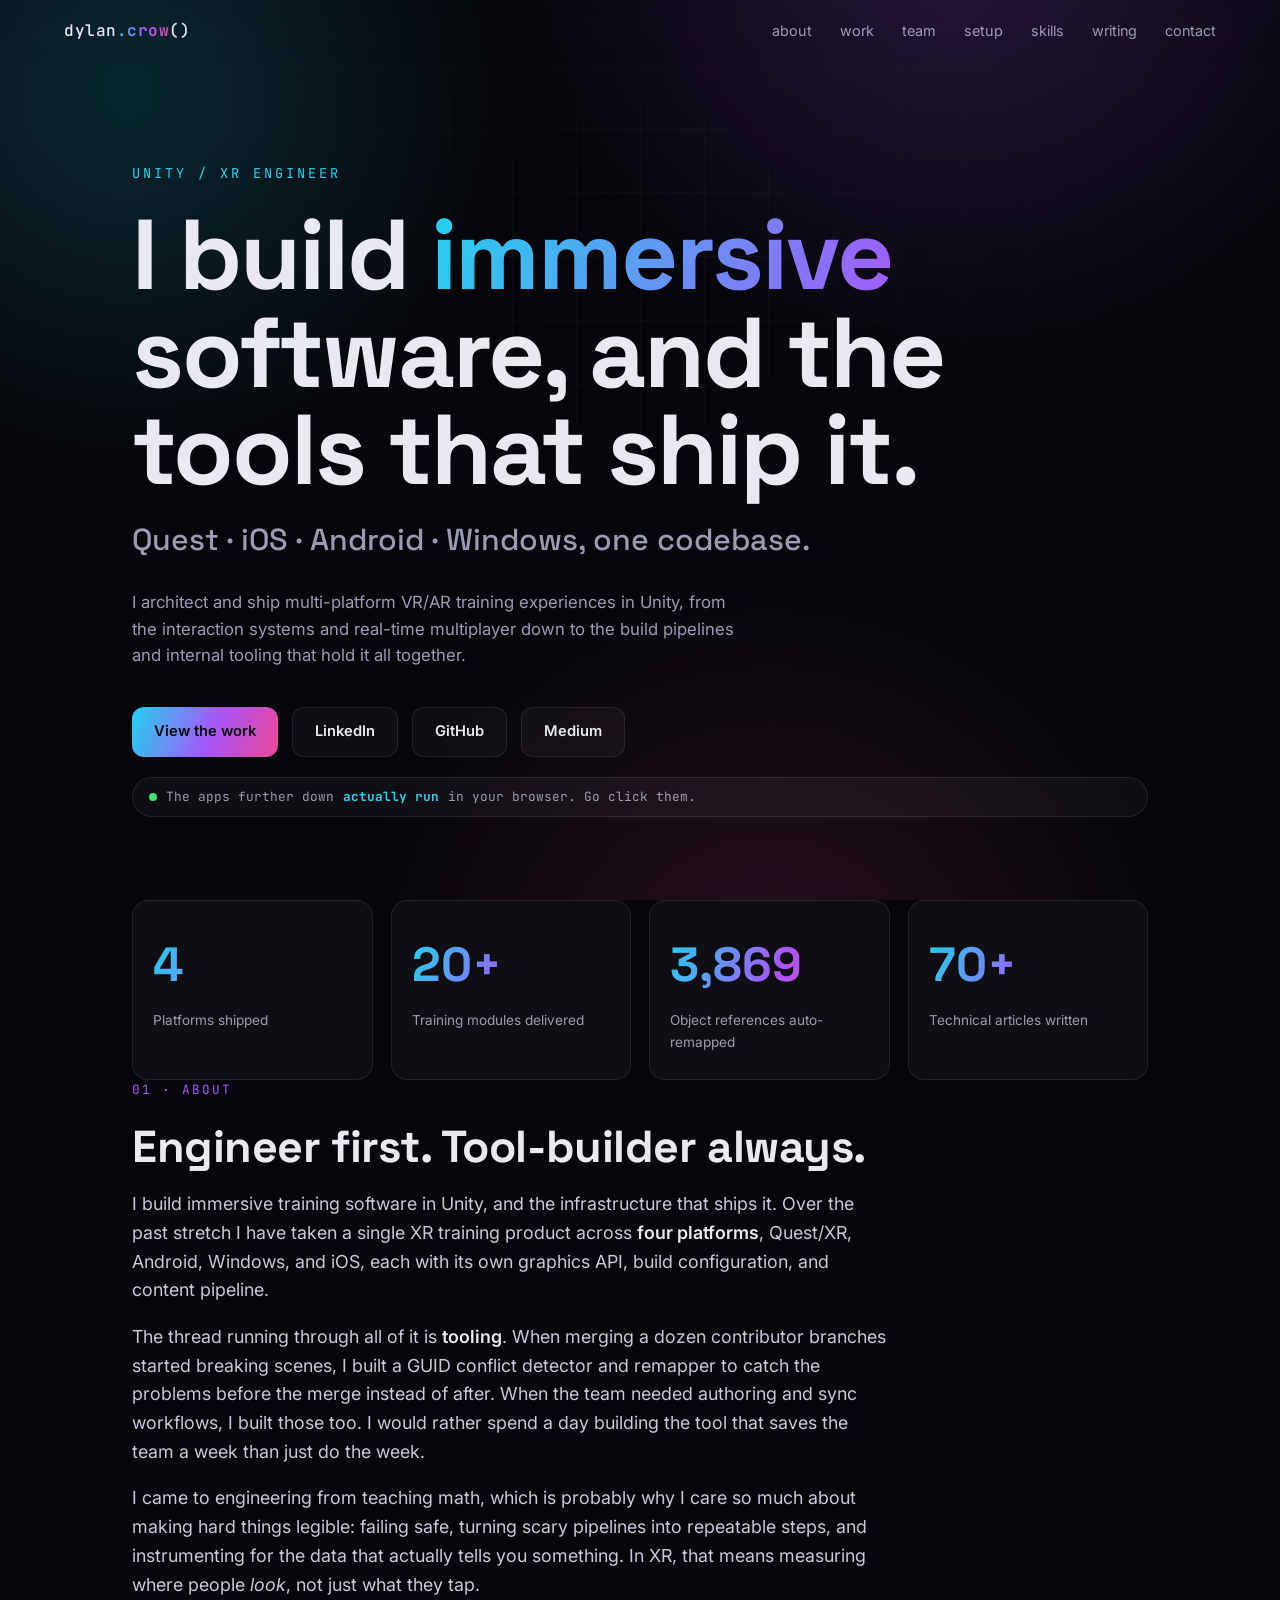
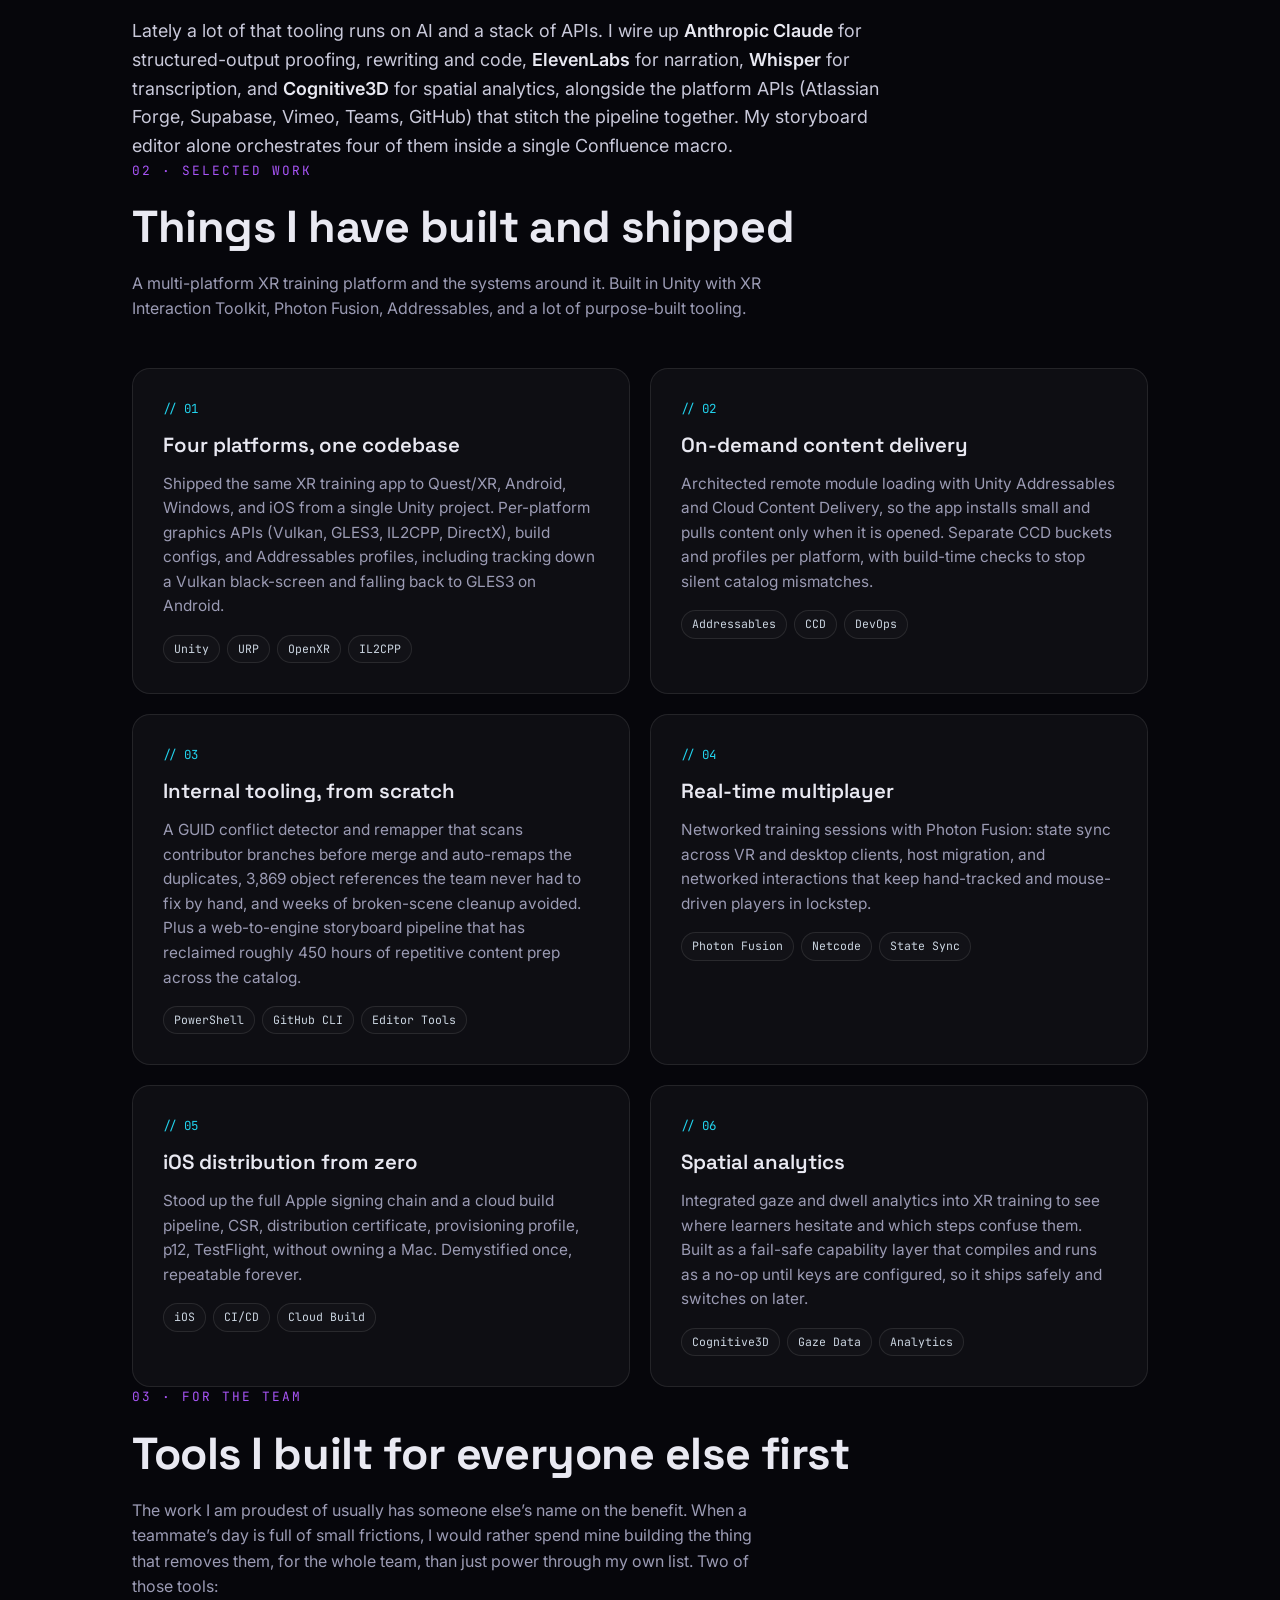
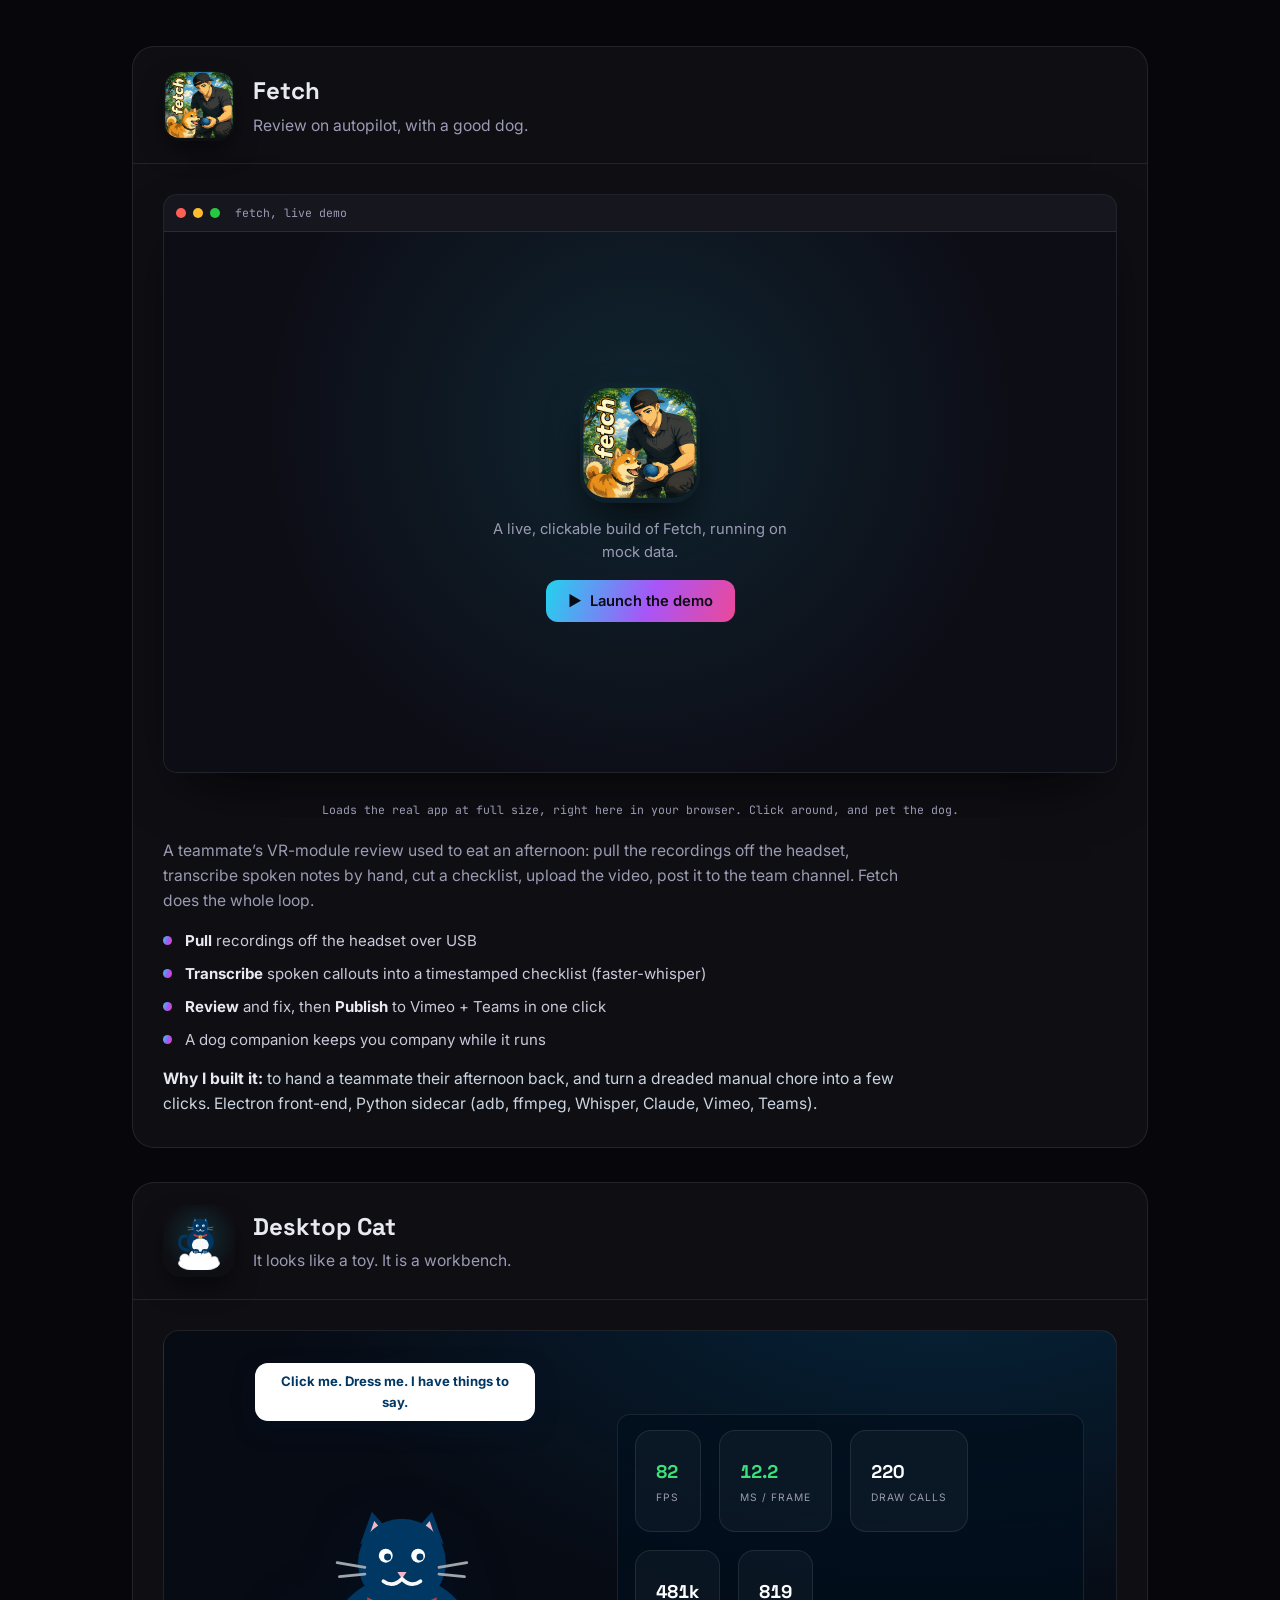
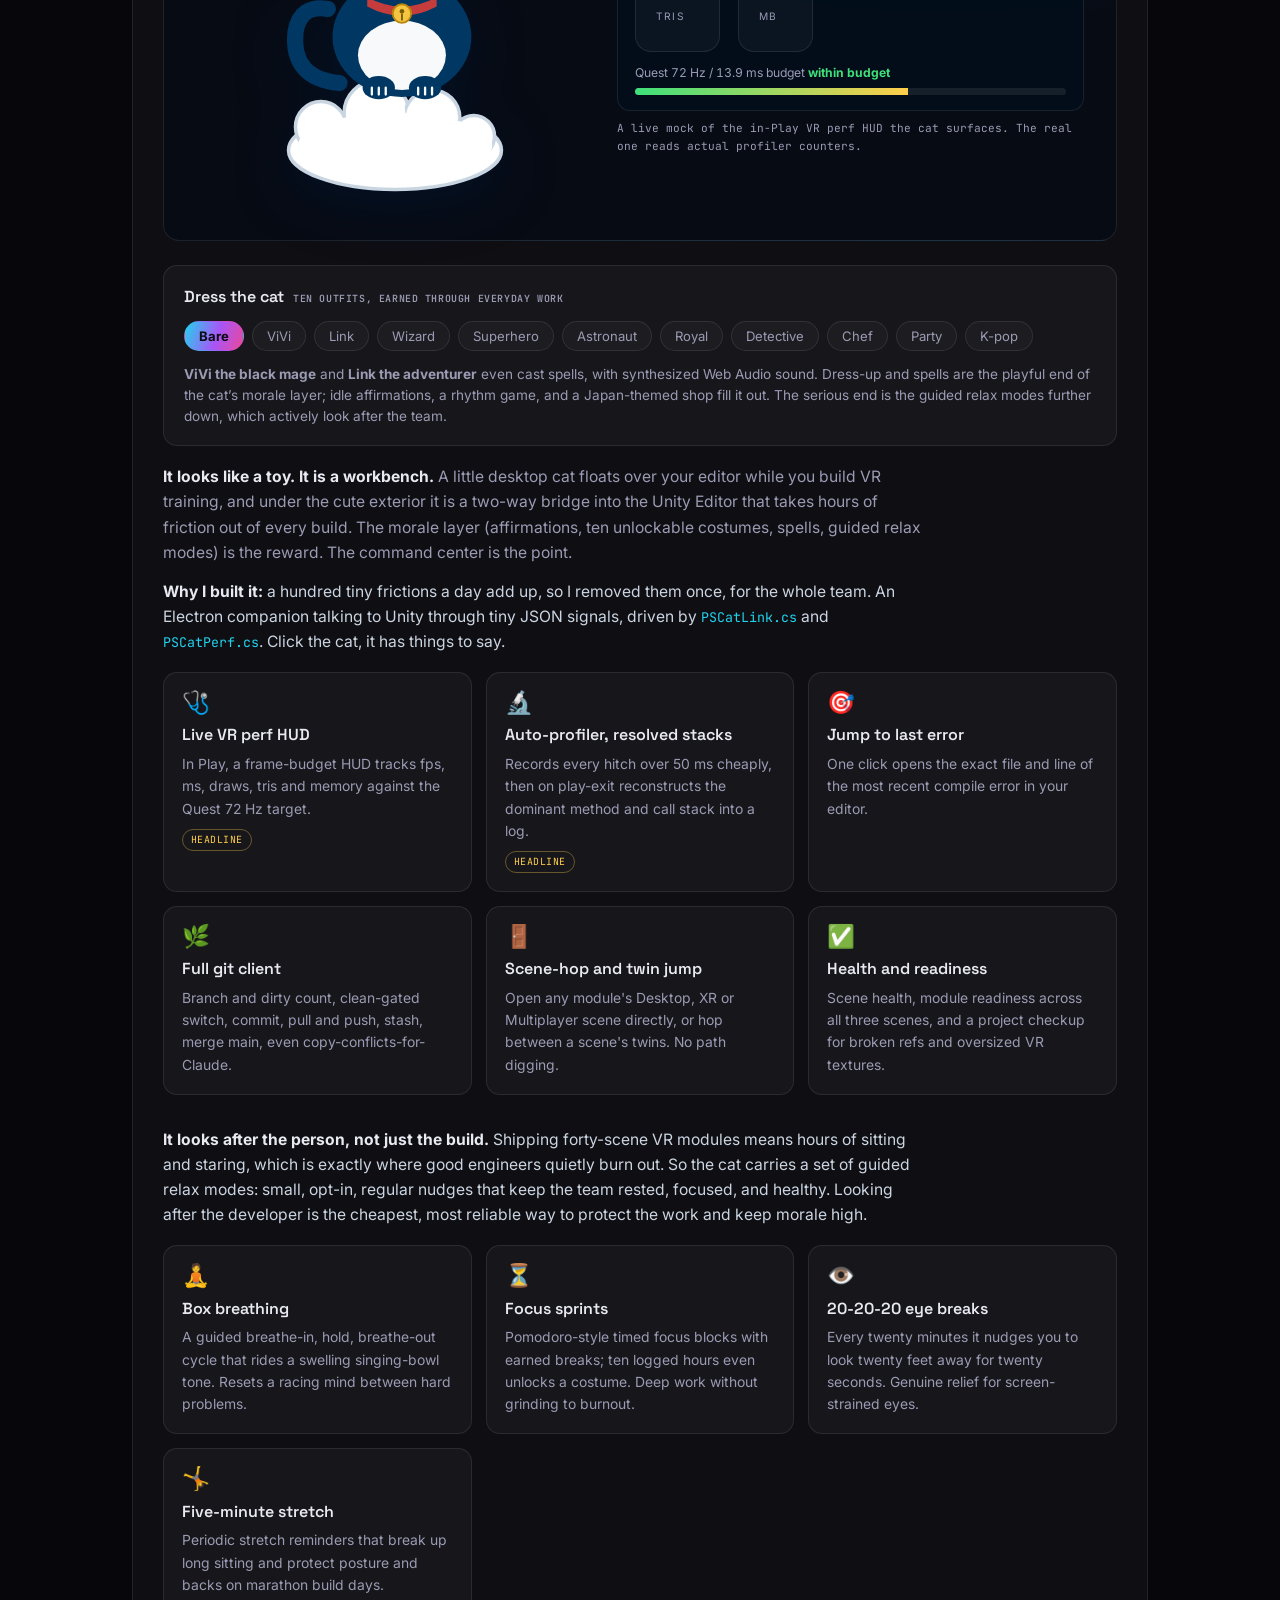
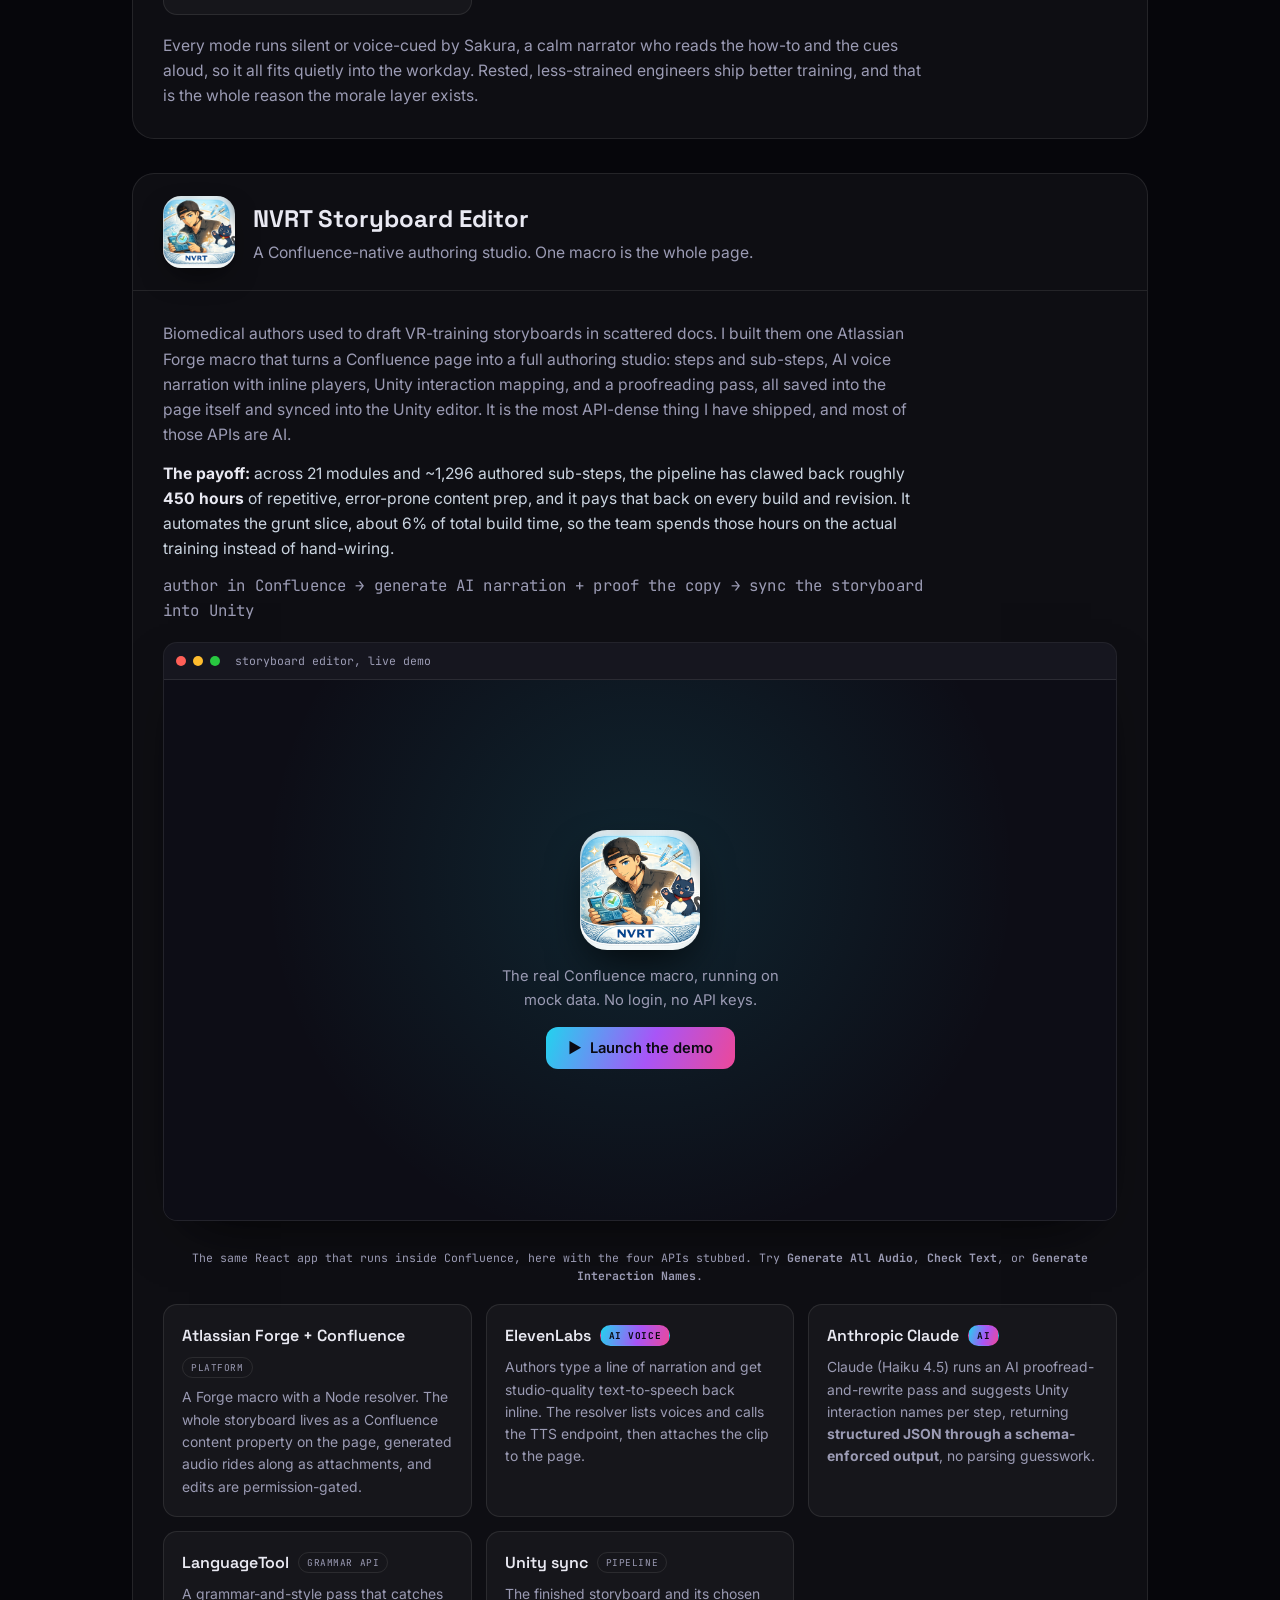
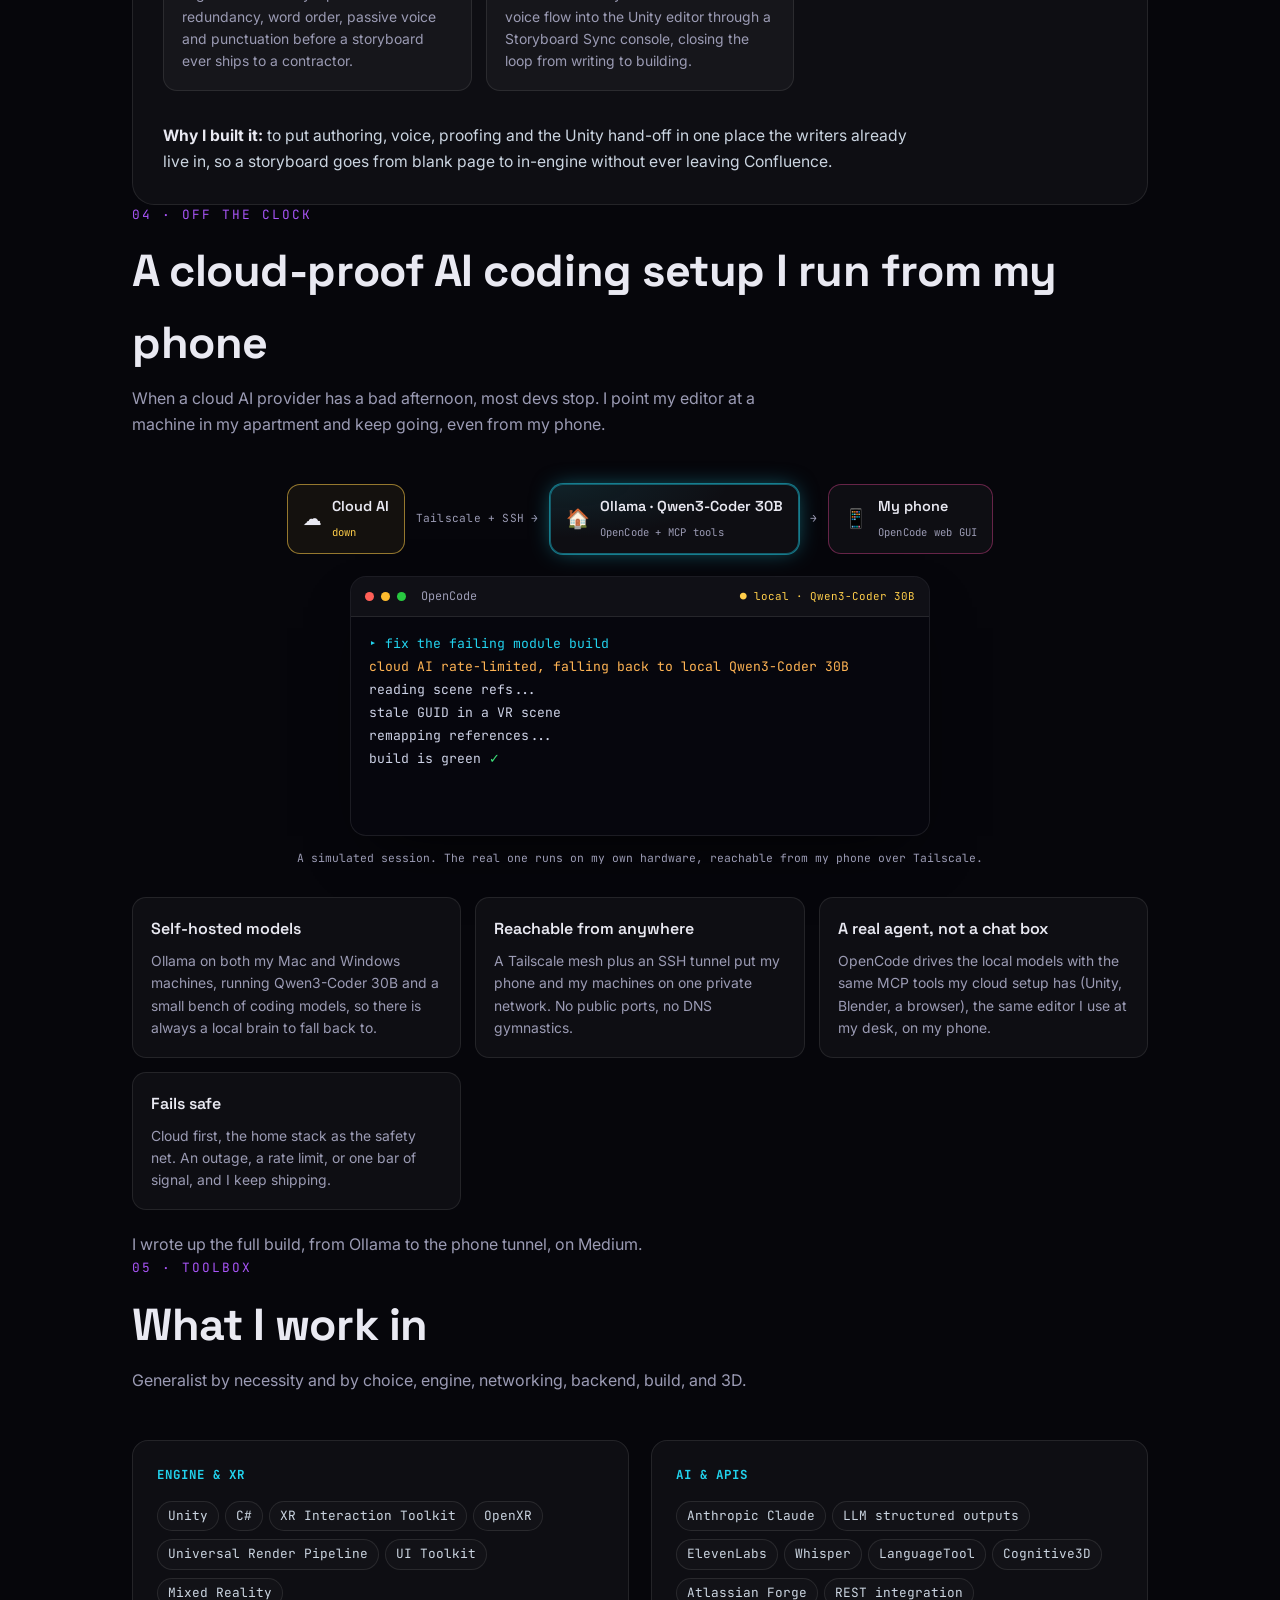
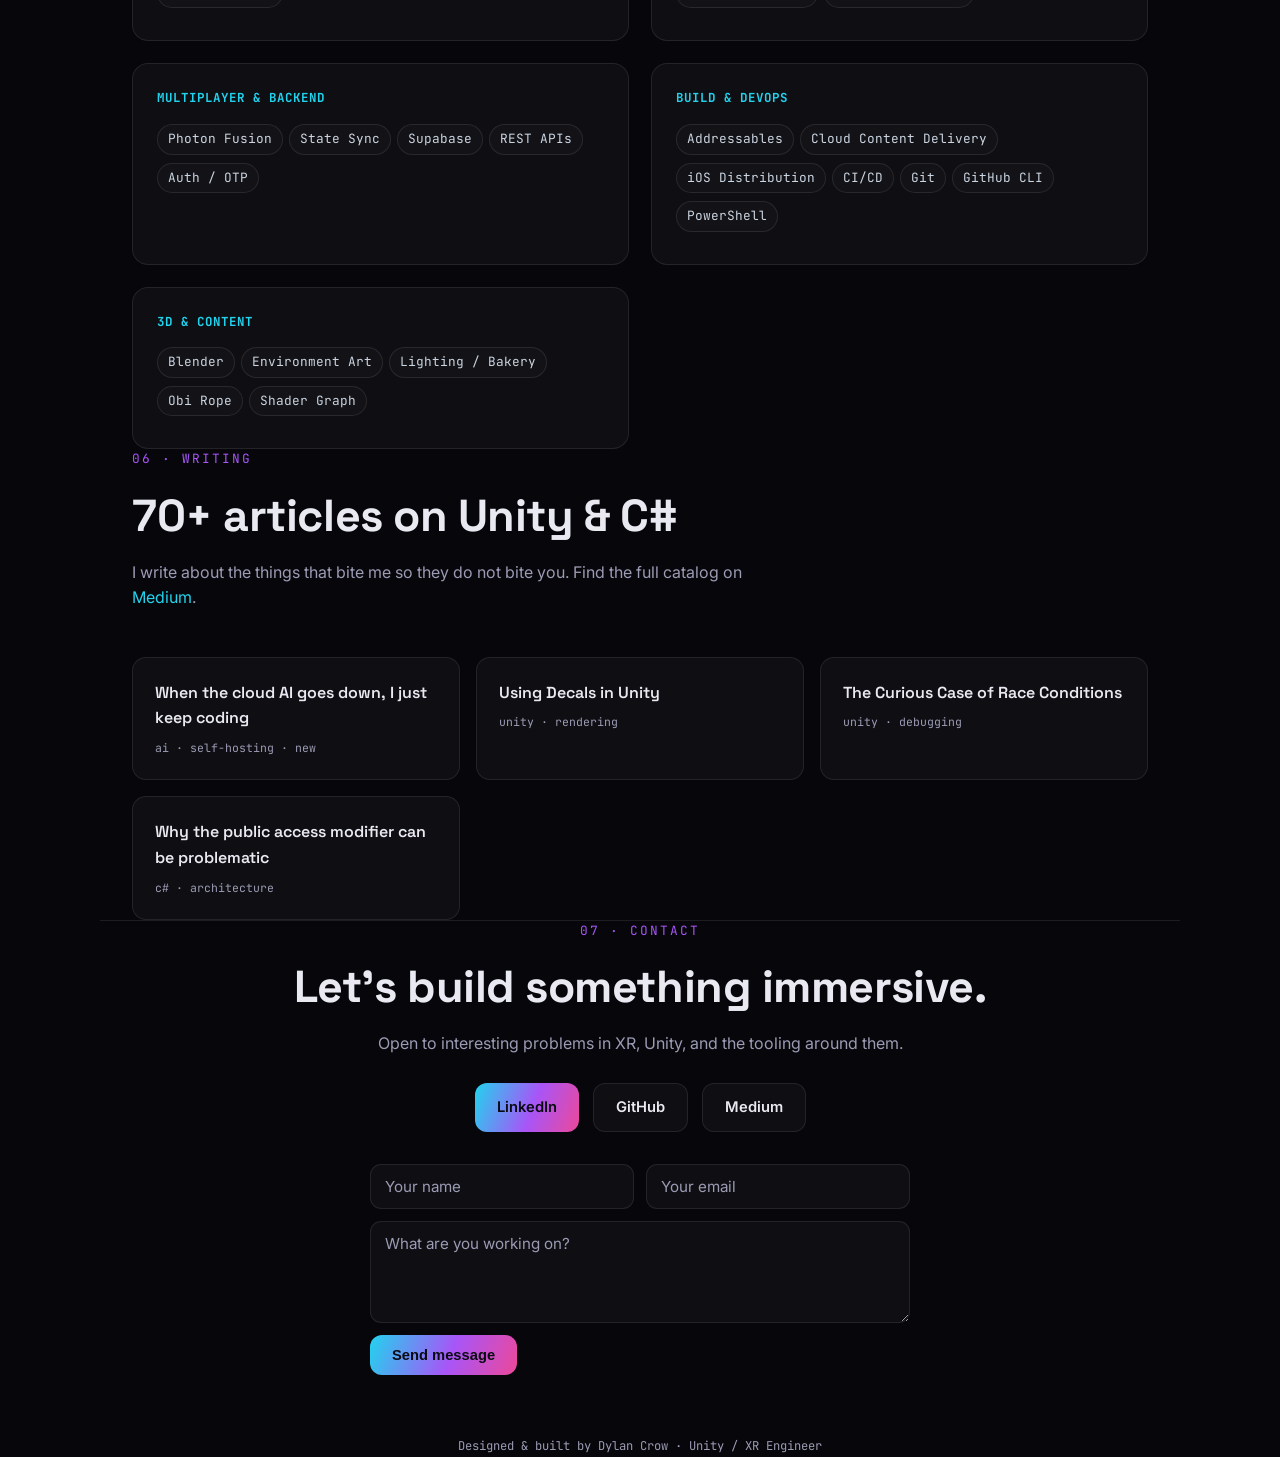
==== commit b79f089f: "Full-screen demo view: scale-to-fit overlay instead of new tab "Open full screen" now opens a full-v" ====
--- a/index.html
+++ b/index.html
@@ -161,8 +161,14 @@
   .scaleframe{width:100%;overflow:hidden;position:relative;background:#0d0d16}
   .scaleframe iframe{border:0;transform-origin:top left;display:block;background:#fff}
   .scaleframe-foot{padding:9px 12px;background:rgba(255,255,255,.04);border-top:1px solid var(--line);text-align:center}
-  .scaleframe-foot a{font-family:var(--mono);font-size:.74rem;color:var(--c1)}
+  .scaleframe-foot a{font-family:var(--mono);font-size:.74rem;color:var(--c1);cursor:pointer}
   .scaleframe-foot a:hover{text-decoration:underline}
+  /* full-screen scaled app overlay */
+  .appmodal{position:fixed;inset:0;z-index:200;background:rgba(4,4,9,.93);backdrop-filter:blur(6px);display:flex;align-items:center;justify-content:center;padding:14px 12px}
+  .appmodal-inner{position:relative;width:100%;max-width:1180px;height:100%;overflow:hidden;border:1px solid var(--line);border-radius:12px;background:#fff}
+  .appmodal-inner iframe{border:0;transform-origin:top left;display:block;background:#fff}
+  .appmodal-close{position:fixed;top:12px;right:14px;z-index:210;width:44px;height:44px;border-radius:50%;border:1px solid var(--line);background:rgba(10,10,18,.85);color:#fff;font-size:25px;line-height:1;cursor:pointer;display:flex;align-items:center;justify-content:center}
+  .appmodal-close:hover{background:rgba(30,30,45,.95)}
   .frame-cap{margin-top:10px;font-family:var(--mono);font-size:.72rem;color:var(--muted);text-align:center}
   /* stacked showcase */
   .show-stack{display:flex;flex-direction:column;gap:18px;padding:clamp(20px,4vw,30px)}
@@ -853,12 +859,37 @@
   })();
 
   // fetch + forge: launch the live demo as a scaled-to-fit desktop preview.
-  // the app renders at a fixed desktop width inside the iframe, then the whole
+  // the app renders at a fixed desktop width (LW) inside the iframe, then the
   // frame is transform-scaled down to the container width, so every element
   // shrinks proportionally instead of cramming a desktop layout into a narrow
-  // box. an "open full screen" link opens the real thing in a new tab.
+  // box. "open full screen" does the same scale-to-fit in a full-viewport
+  // overlay (bigger, since the container is the whole screen).
   (function(){
-    function launch(btnId,posterId,url,title,lw,lh){
+    const LW=1180;
+    function openFull(url,title){
+      const ov=document.createElement('div'); ov.className='appmodal';
+      const inner=document.createElement('div'); inner.className='appmodal-inner';
+      const f=document.createElement('iframe'); f.src=url; f.title=title;
+      const close=document.createElement('button'); close.className='appmodal-close'; close.setAttribute('aria-label','Close'); close.innerHTML='&times;';
+      inner.appendChild(f); ov.appendChild(inner); ov.appendChild(close);
+      document.body.appendChild(ov); document.body.style.overflow='hidden';
+      function fit(){
+        const w=inner.clientWidth, h=inner.clientHeight; if(!w)return;
+        const s=Math.min(w/LW,1);              // never upscale past native
+        f.style.width=LW+'px';
+        f.style.height=Math.ceil(h/s)+'px';    // logical height that fills the overlay once scaled
+        f.style.transform='scale('+s+')';
+      }
+      fit();
+      let ro; if(window.ResizeObserver){ ro=new ResizeObserver(fit); ro.observe(inner); }
+      function onR(){fit();} window.addEventListener('resize',onR);
+      function onK(e){ if(e.key==='Escape')done(); }
+      function done(){ if(ro)ro.disconnect(); window.removeEventListener('resize',onR); document.removeEventListener('keydown',onK); ov.remove(); document.body.style.overflow=''; }
+      close.addEventListener('click',done);
+      ov.addEventListener('click',e=>{ if(e.target===ov)done(); });
+      document.addEventListener('keydown',onK);
+    }
+    function launch(btnId,posterId,url,title,lh){
       const btn=document.getElementById(btnId);
       if(!btn)return;
       btn.addEventListener('click',()=>{
@@ -868,16 +899,18 @@
         host.className='scaleframe';
         const f=document.createElement('iframe');
         f.src=url; f.title=title;
-        f.style.width=lw+'px'; f.style.height=lh+'px';
+        f.style.width=LW+'px'; f.style.height=lh+'px';
         host.appendChild(f);
         const foot=document.createElement('div');
         foot.className='scaleframe-foot';
-        foot.innerHTML='<a href="'+url+'" target="_blank" rel="noopener">Open full screen &#8599;</a>';
+        const a=document.createElement('a'); a.href='#'; a.innerHTML='Open full screen &#8599;';
+        a.addEventListener('click',e=>{ e.preventDefault(); openFull(url,title); });
+        foot.appendChild(a);
         p.replaceWith(host);
         host.after(foot);
         function fit(){
           const w=host.clientWidth; if(!w)return;
-          const s=w/lw;
+          const s=w/LW;
           f.style.transform='scale('+s+')';
           host.style.height=(lh*s)+'px';
         }
@@ -886,8 +919,8 @@
         window.addEventListener('resize',fit);
       });
     }
-    launch('fetchLaunch','fetchPoster','apps/fetch/','Fetch live demo',1180,760);
-    launch('forgeLaunch','forgePoster','apps/forge/','NVRT Storyboard Editor live demo',1180,760);
+    launch('fetchLaunch','fetchPoster','apps/fetch/','Fetch live demo',760);
+    launch('forgeLaunch','forgePoster','apps/forge/','NVRT Storyboard Editor live demo',760);
   })();
 
   // mobile nav: hamburger toggles the section links, closes on selection
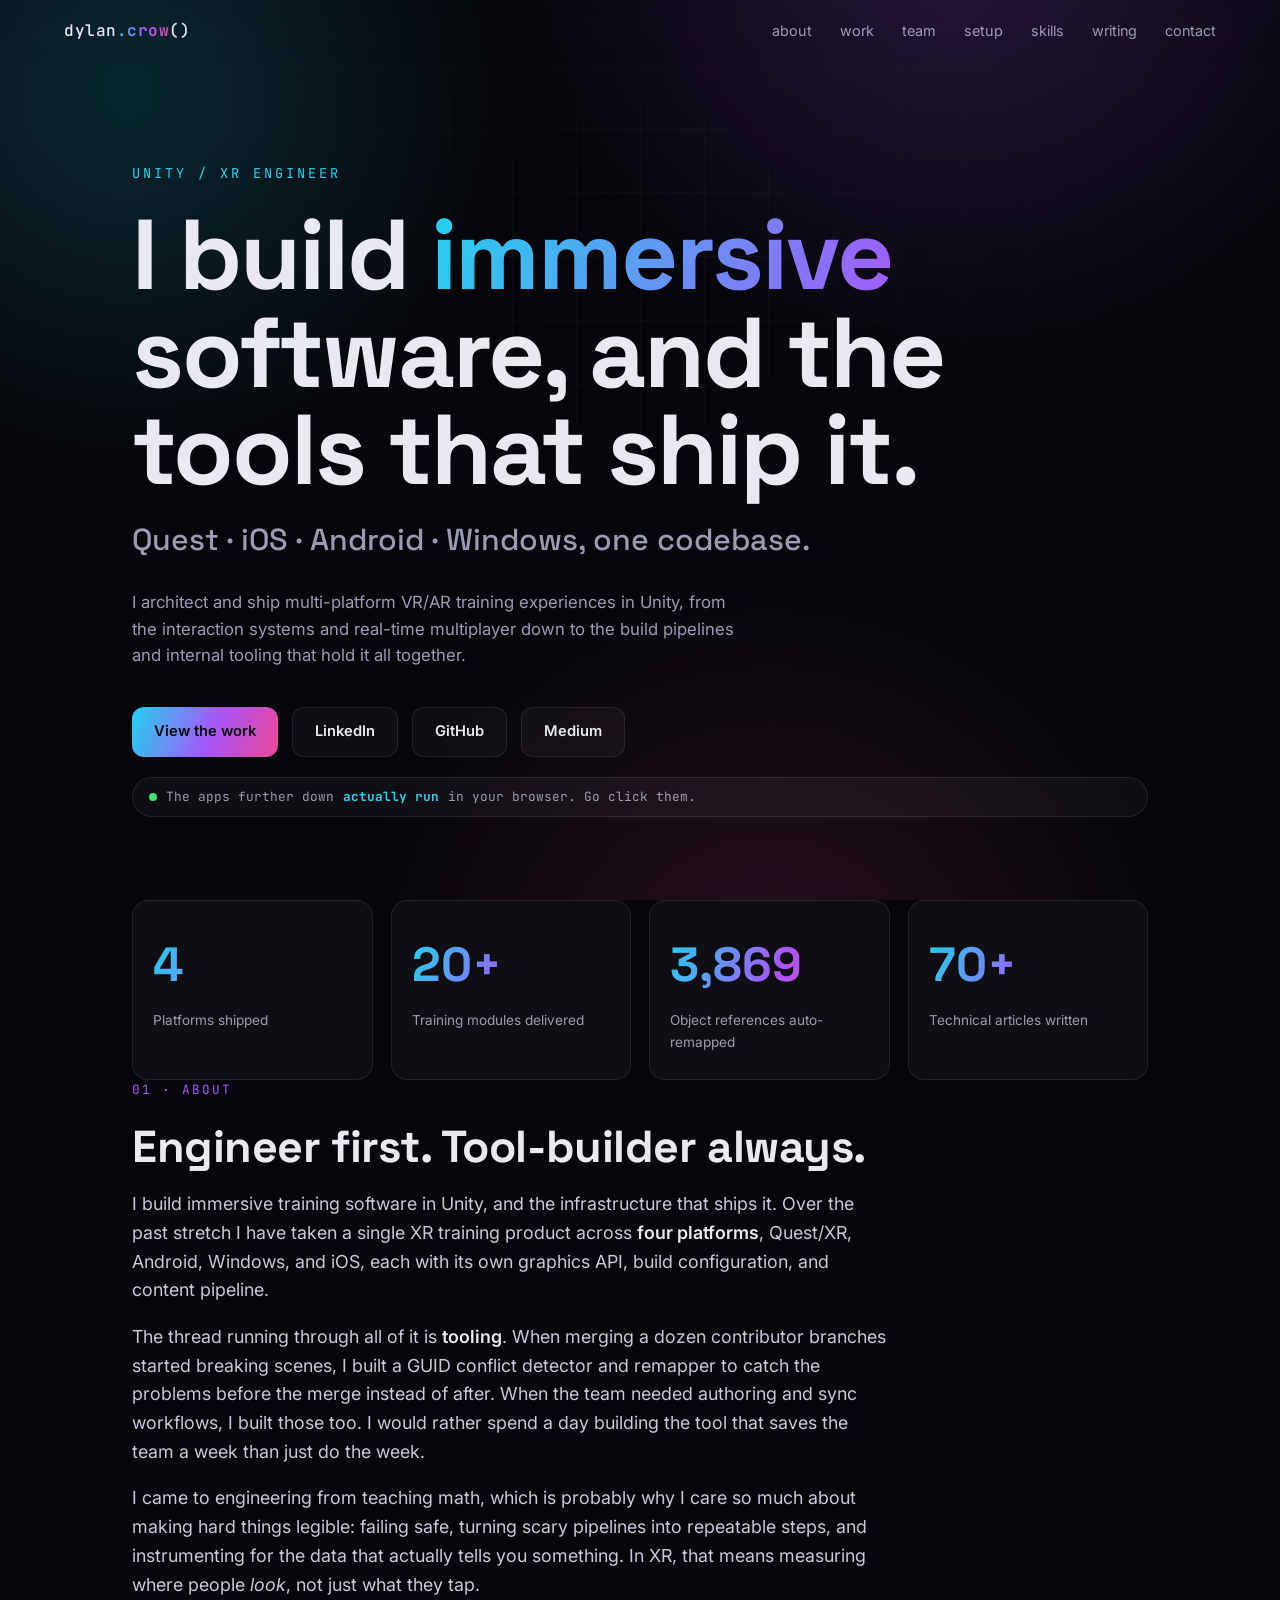
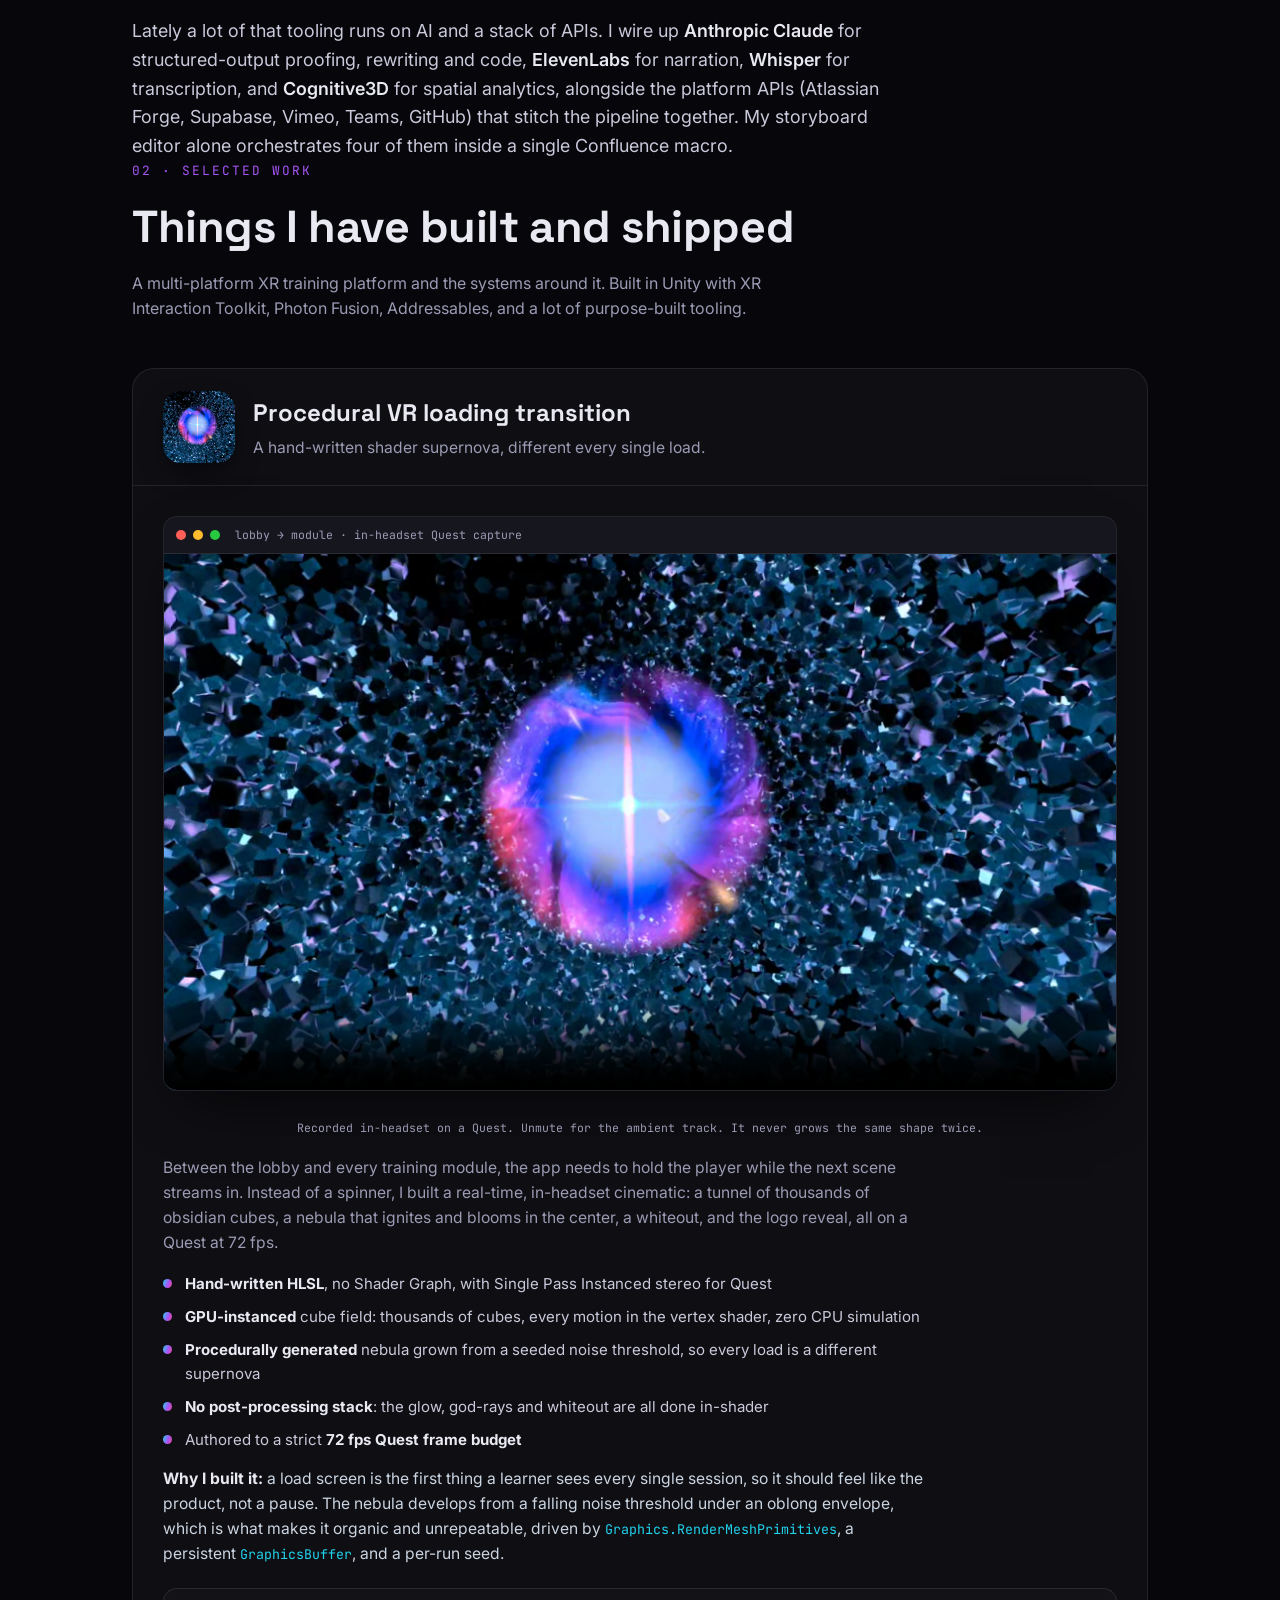
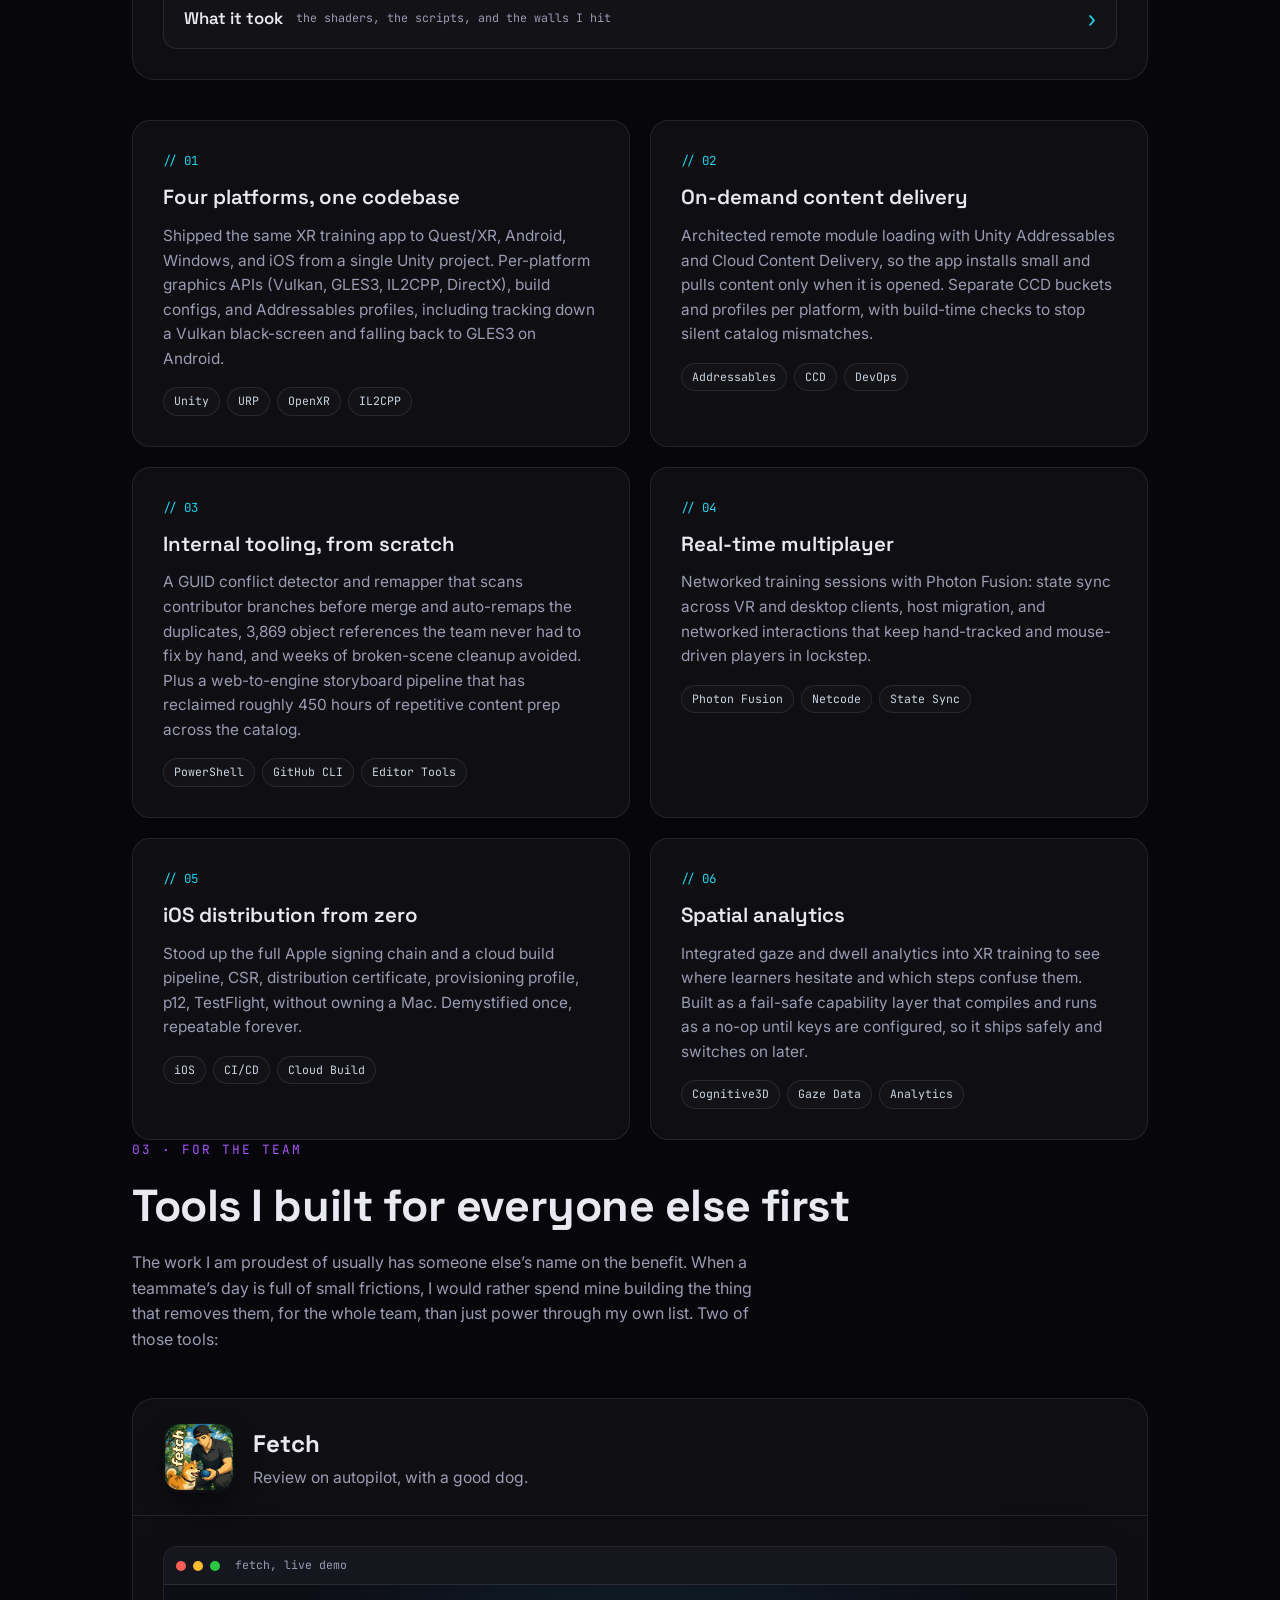
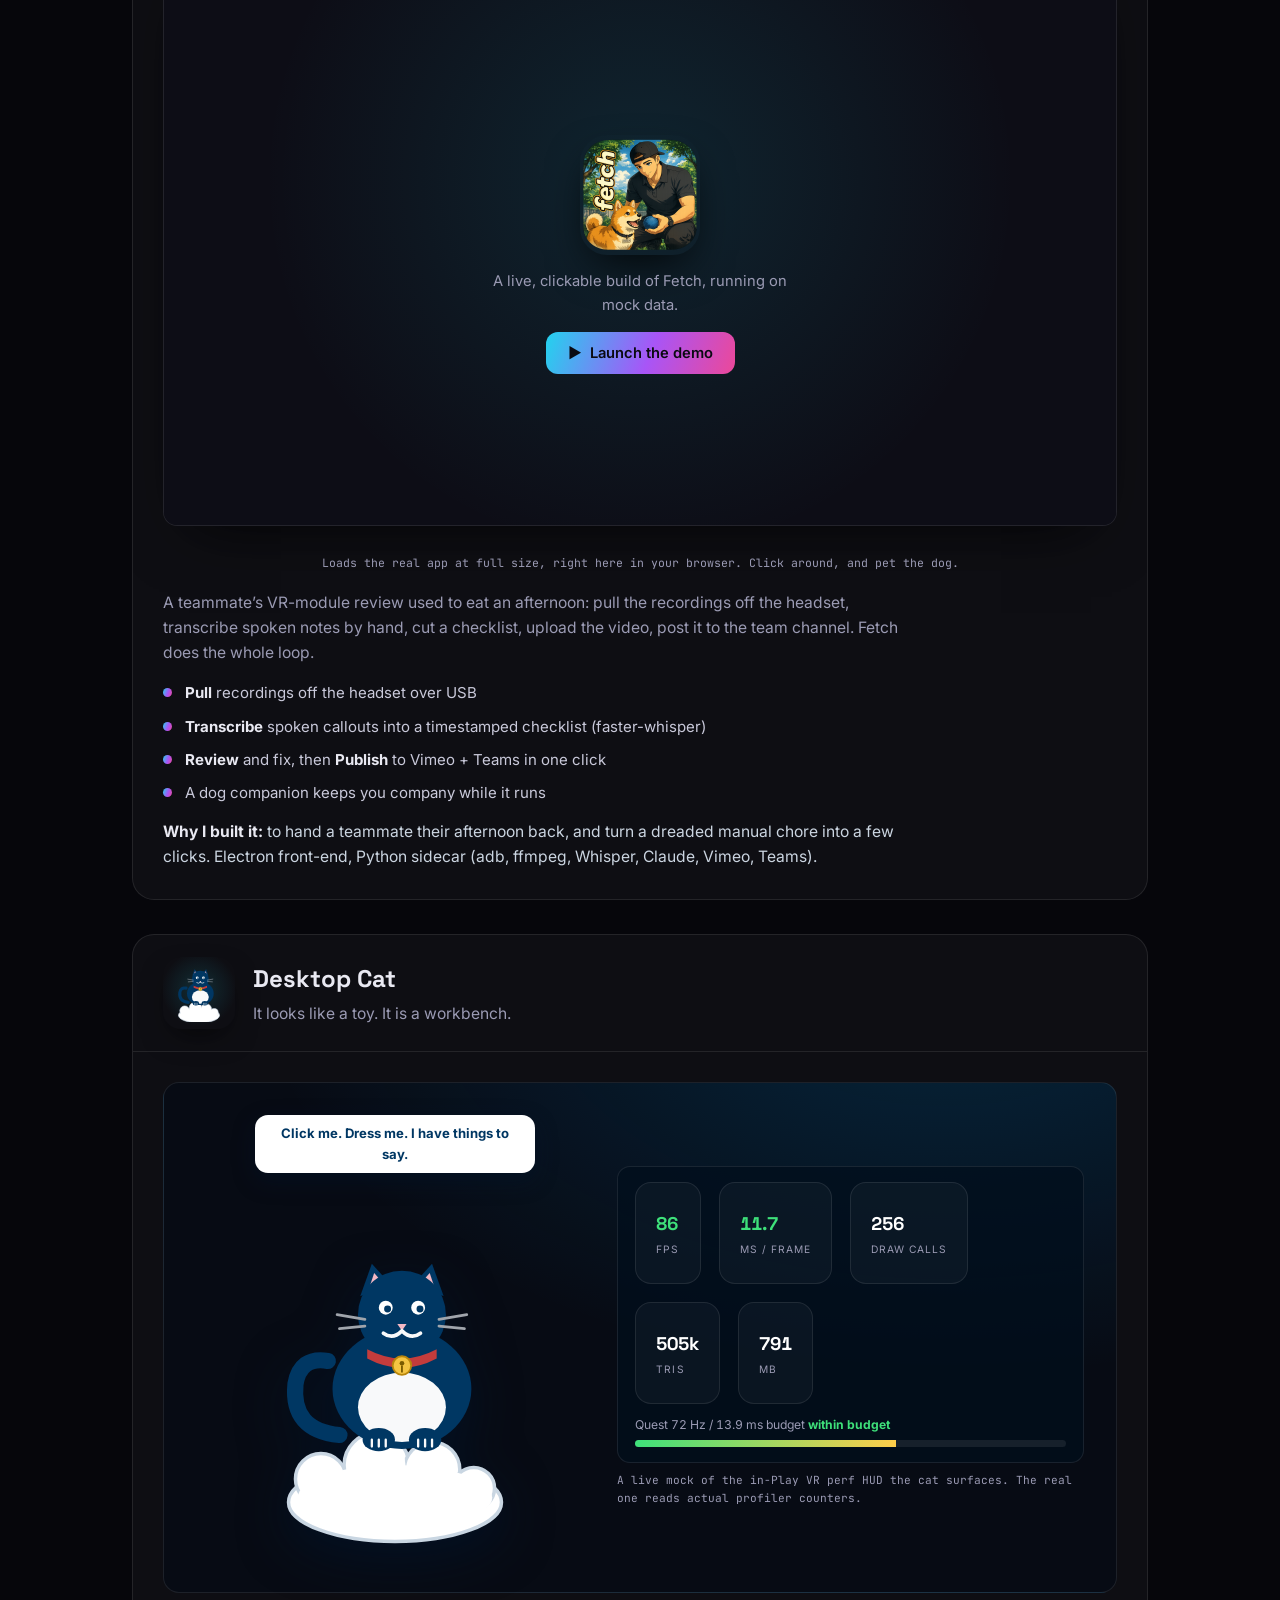
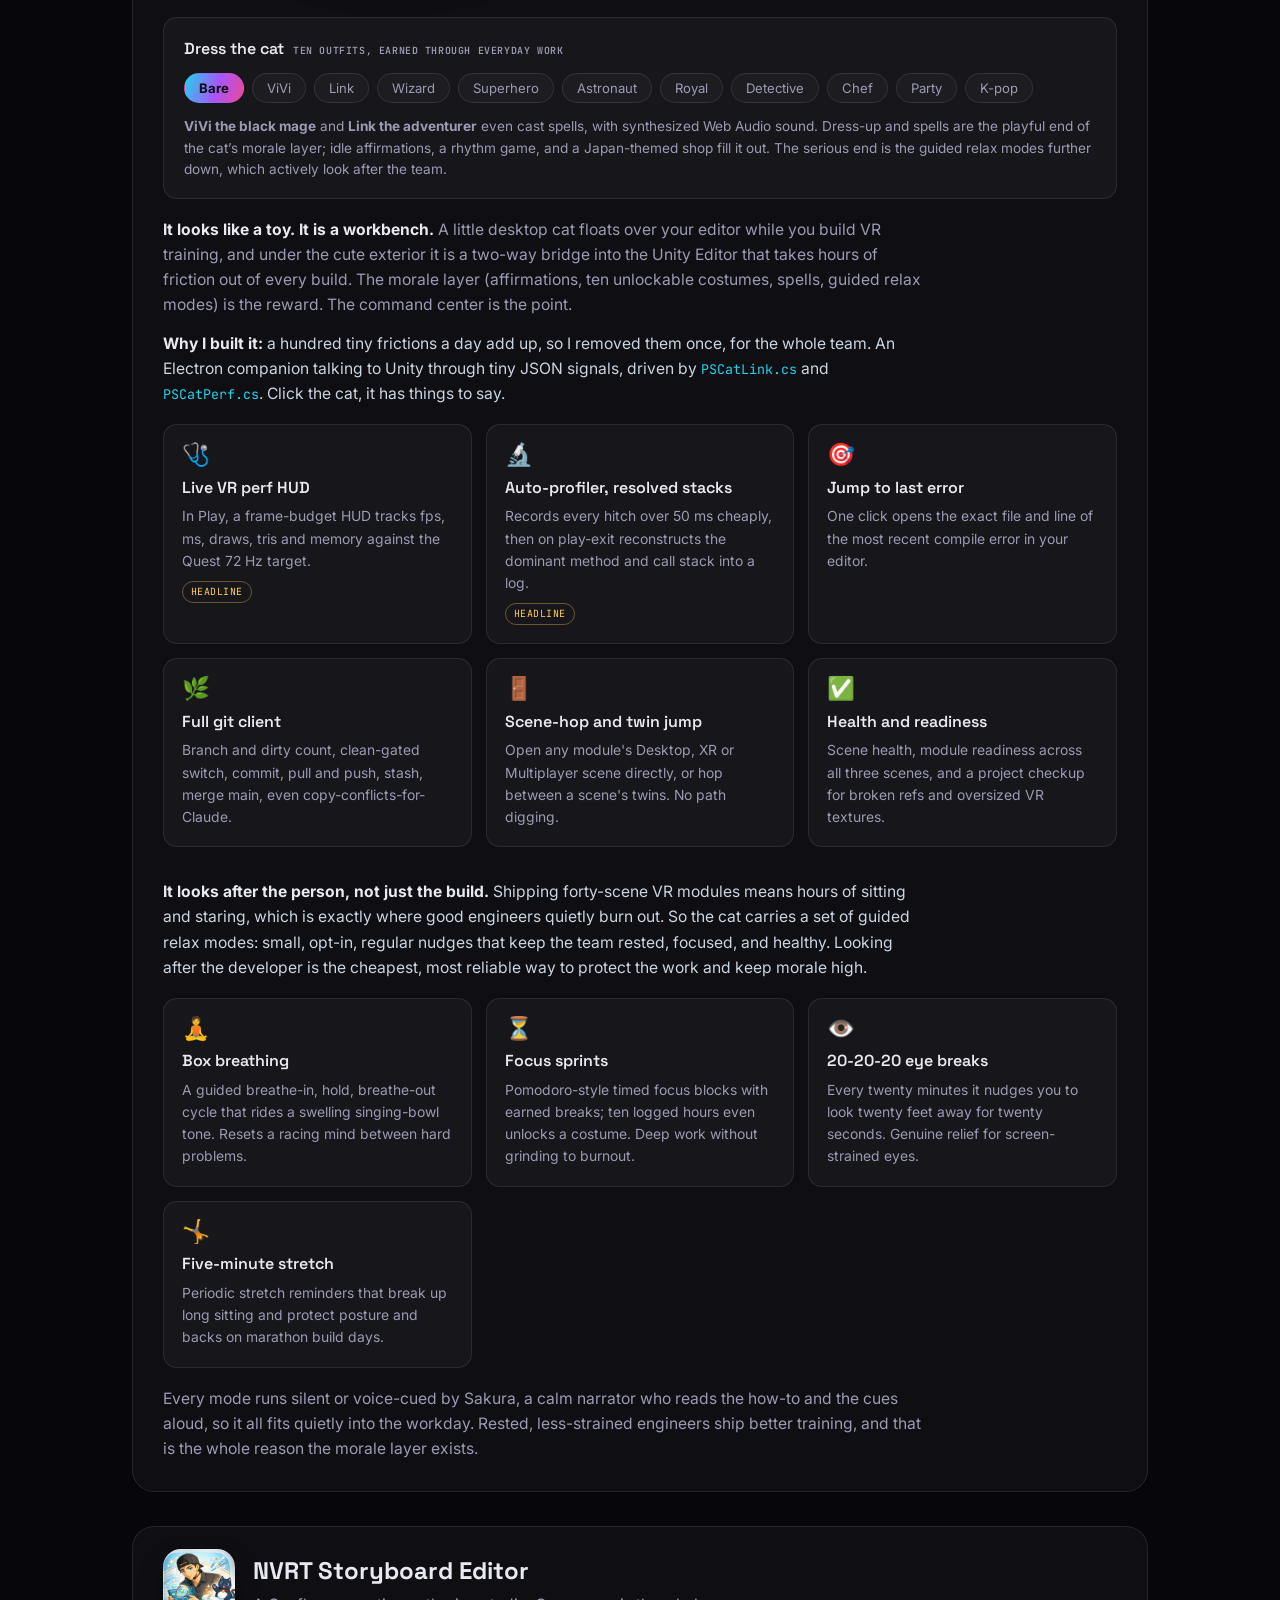
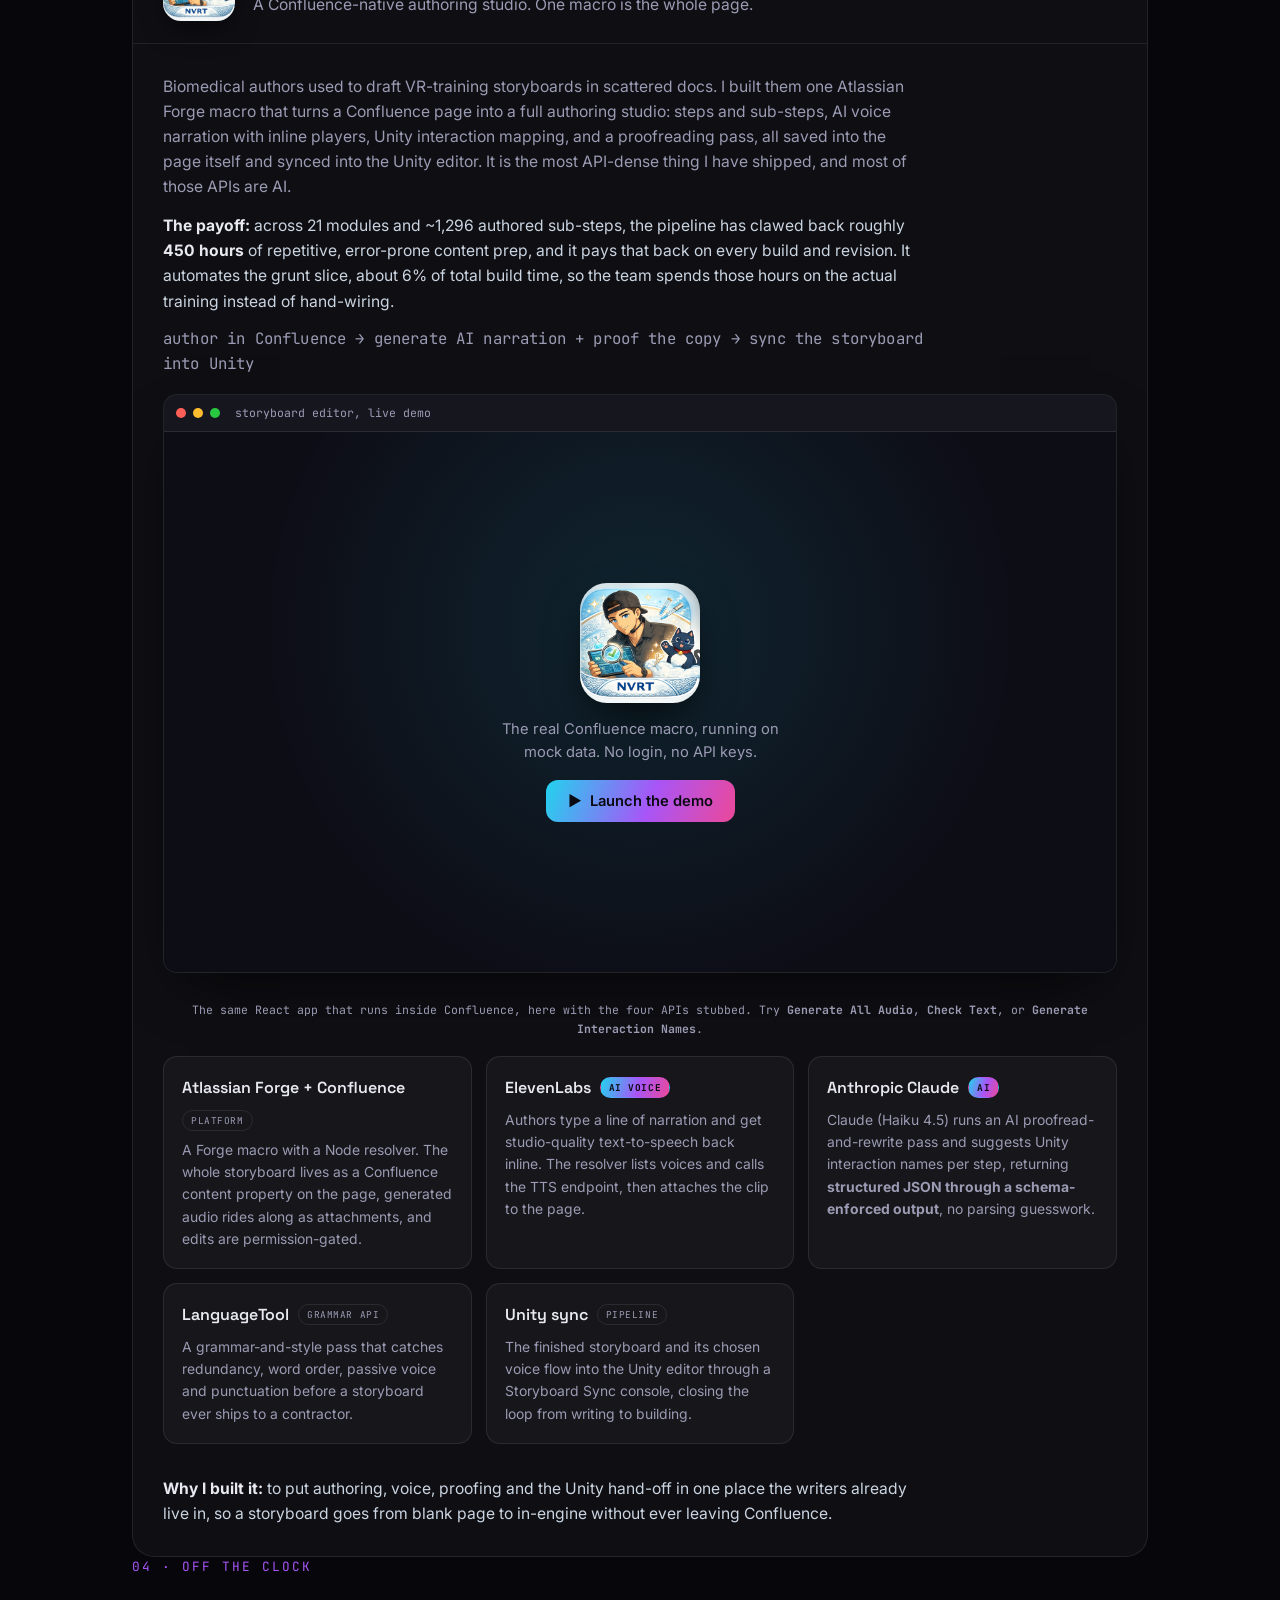
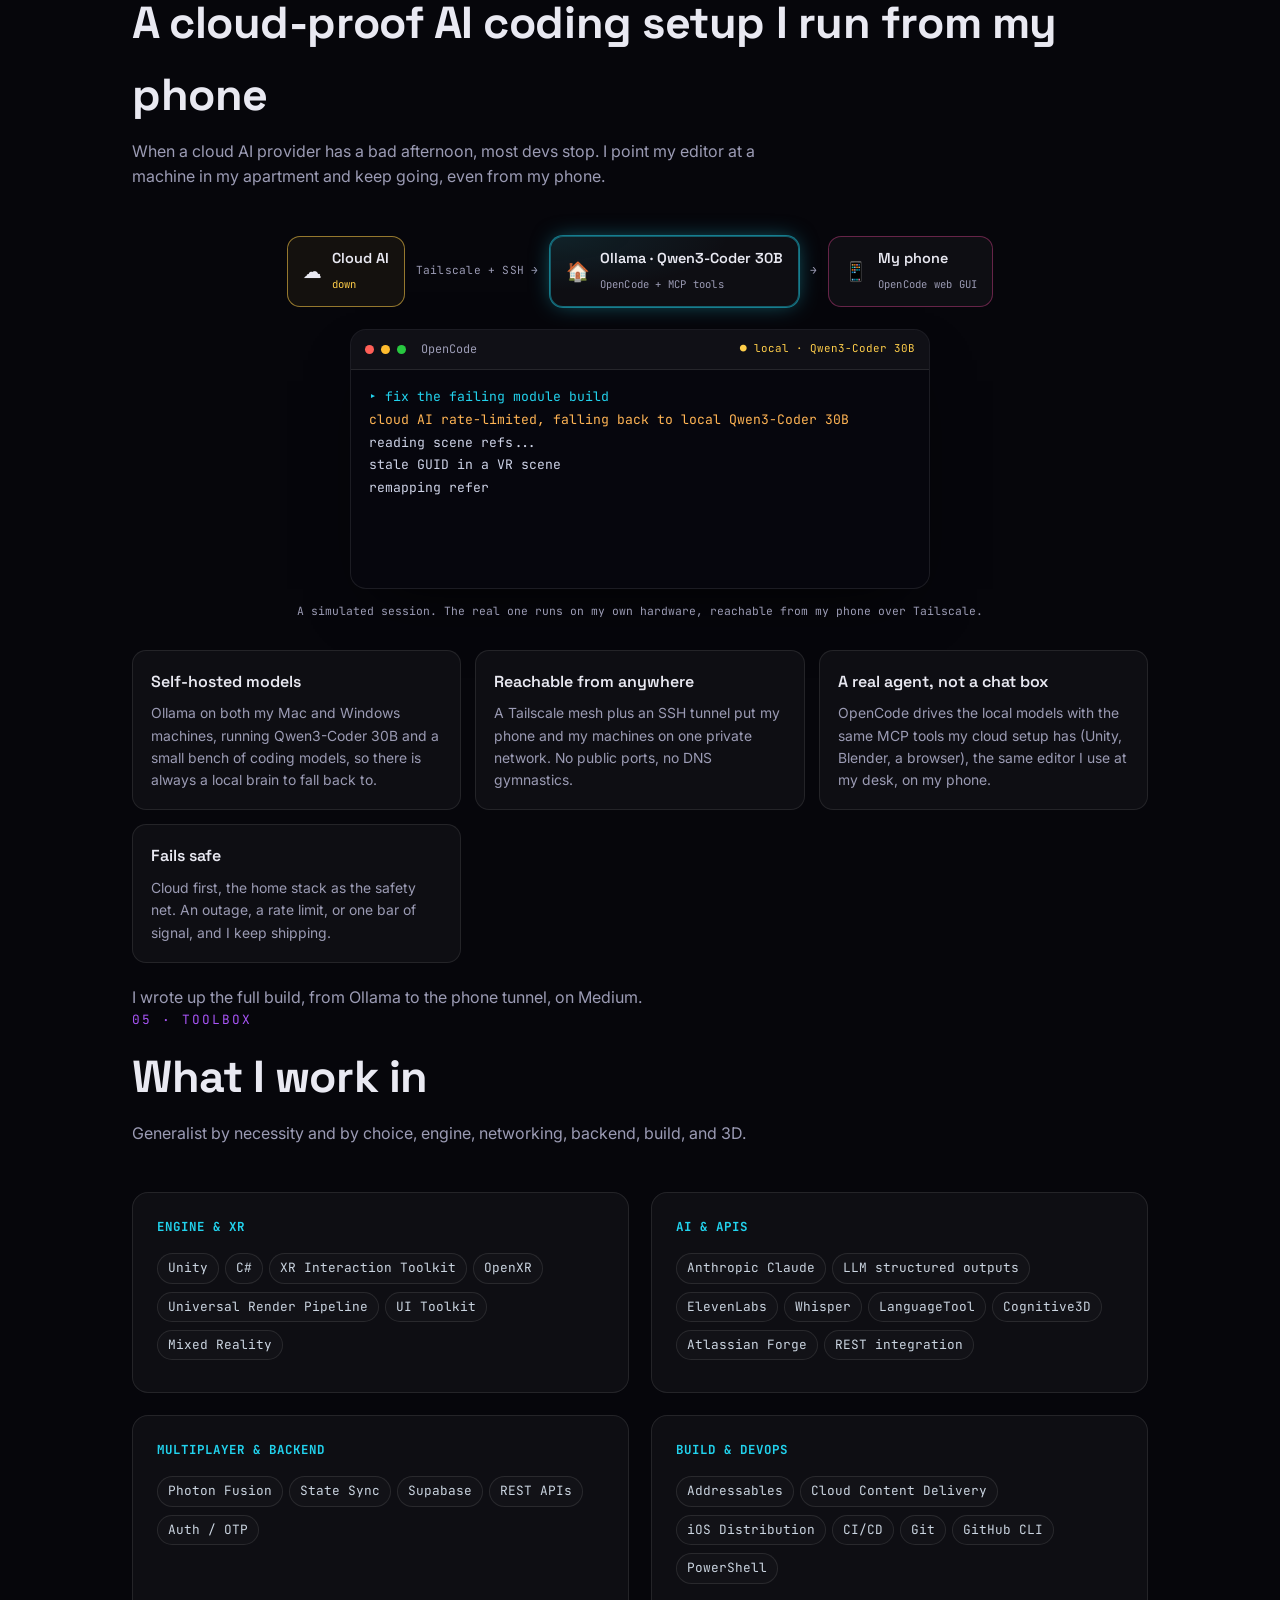
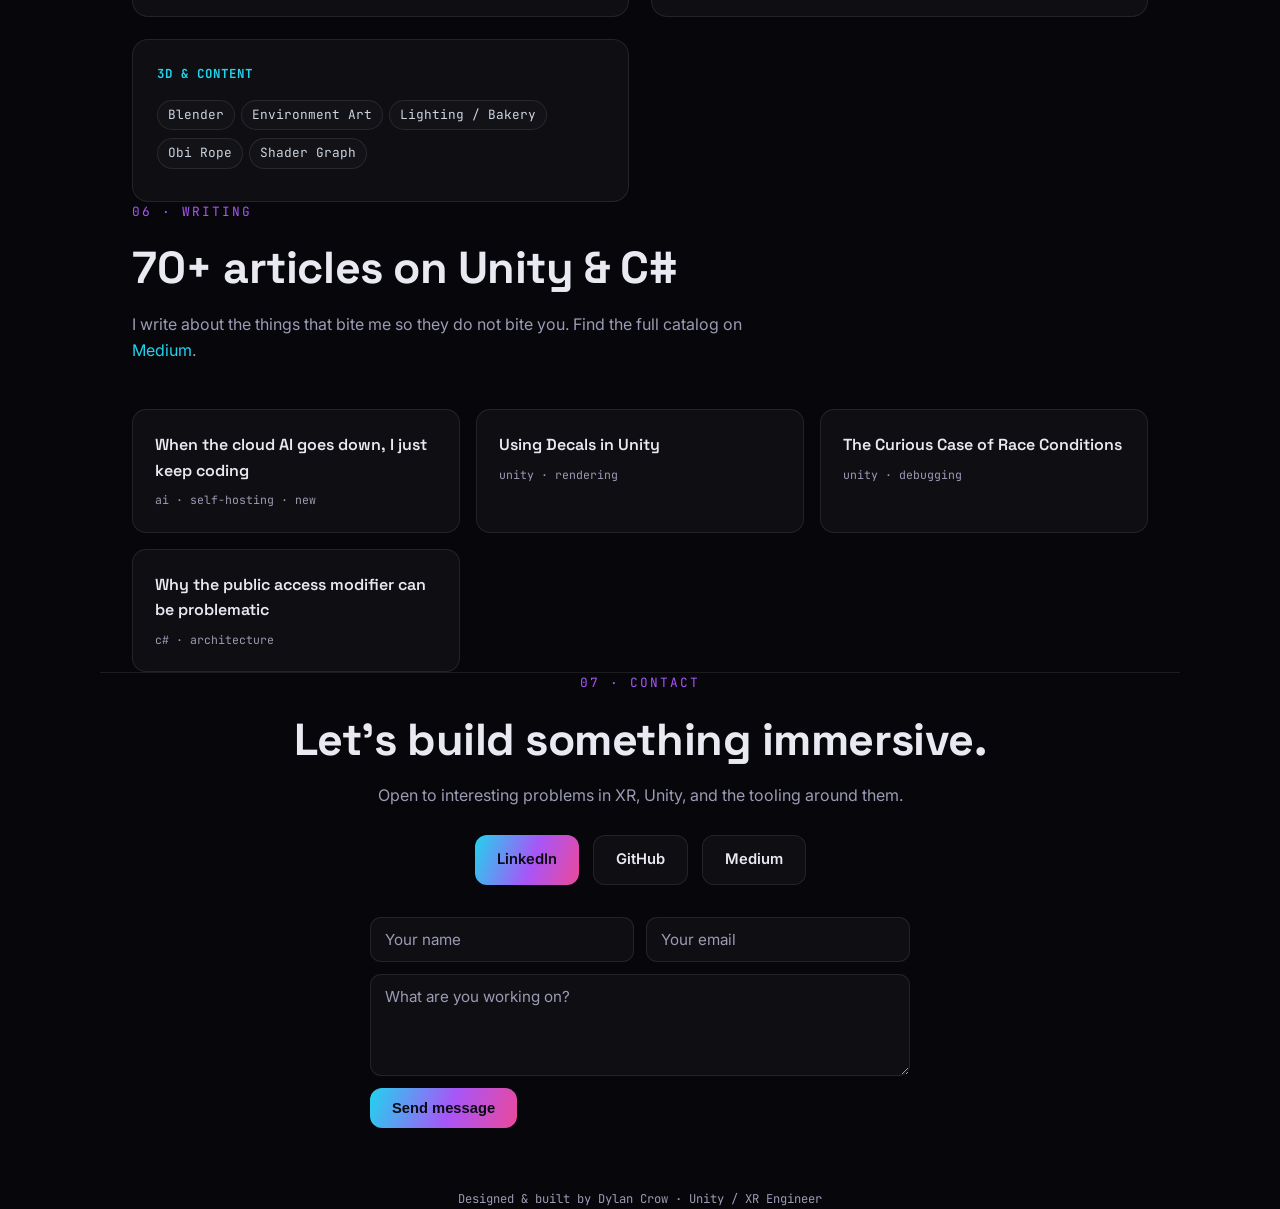
==== commit 128f978a: "Add VR loading transition to Selected Work - Featured video showcase (in-headset Quest capture): pos" ====
--- a/index.html
+++ b/index.html
@@ -153,6 +153,7 @@
   .frame-bar span:nth-child(1){background:#ff5f57}.frame-bar span:nth-child(2){background:#febc2e}.frame-bar span:nth-child(3){background:#28c840}
   .frame-url{margin-left:8px;font-family:var(--mono);font-size:.72rem;color:var(--muted)}
   .frame iframe{display:block;width:100%;height:620px;border:0;background:#fff}
+  .frame video{display:block;width:100%;height:auto;background:#06060b}
   .frame-poster{display:flex;flex-direction:column;align-items:center;justify-content:center;gap:15px;height:540px;text-align:center;padding:24px;background:radial-gradient(circle at 50% 36%,rgba(34,211,238,.12),transparent 64%),#0d0d16}
   .frame-poster img{width:120px;height:120px;border-radius:27px;box-shadow:0 18px 44px -12px rgba(0,0,0,.85)}
   .poster-ic{width:104px!important;height:104px!important;border-radius:24px;box-shadow:0 18px 44px -12px rgba(0,0,0,.85)}
@@ -177,6 +178,24 @@
   .show-copy-full .why{margin-top:14px;color:#cbd5e1}
   .show-copy-full code{font-family:var(--mono);font-size:.85em;color:var(--c1)}
   .show-copy-full b,.show-copy-full strong{color:var(--txt)}
+  /* "what it took" collapsible */
+  .wit{margin-top:4px;border:1px solid var(--line);border-radius:14px;background:rgba(255,255,255,.02);overflow:hidden}
+  .wit>summary{cursor:pointer;list-style:none;display:flex;align-items:center;gap:13px;padding:16px 20px;transition:.2s}
+  .wit>summary::-webkit-details-marker{display:none}
+  .wit>summary:hover{background:rgba(255,255,255,.04)}
+  .wit .wit-q{font-family:'Space Grotesk',sans-serif;font-weight:600;font-size:1.05rem;white-space:nowrap}
+  .wit .wit-hint{font-family:var(--mono);font-size:.73rem;color:var(--muted)}
+  .wit .wit-chev{margin-left:auto;color:var(--c1);font-size:1.4rem;line-height:1;transition:transform .25s}
+  .wit[open] .wit-chev{transform:rotate(90deg)}
+  .wit[open]>summary{border-bottom:1px solid var(--line)}
+  .wit-body{padding:clamp(18px,3.5vw,26px)}
+  .wit-body p{color:var(--muted);font-size:.95rem}
+  .wit-body p+p{margin-top:12px}
+  .wit-body .lead-line{color:#c9c9da;font-size:.99rem;margin-bottom:4px}
+  .wit-body h5{font-family:'Space Grotesk',sans-serif;color:var(--txt);font-size:1rem;font-weight:600;margin:24px 0 8px}
+  .wit-body b,.wit-body strong{color:var(--txt)}
+  .wit-body code{font-family:var(--mono);font-size:.85em;color:var(--c1)}
+  @media(max-width:560px){.wit .wit-hint{display:none}}
   /* cat command center */
   .cat-hero{display:grid;grid-template-columns:.92fr 1.08fr;gap:24px;align-items:center;border:1px solid var(--line);border-radius:16px;background:radial-gradient(120% 130% at 82% -20%,rgba(0,156,244,.18),transparent 60%),#070b14;padding:clamp(20px,3.5vw,32px)}
   @media(max-width:760px){.cat-hero{grid-template-columns:1fr}}
@@ -431,6 +450,62 @@
   <div class="kicker reveal">02 &middot; Selected Work</div>
   <h2 class="reveal">Things I have built and shipped</h2>
   <p class="lead reveal">A multi-platform XR training platform and the systems around it. Built in Unity with XR Interaction Toolkit, Photon Fusion, Addressables, and a lot of purpose-built tooling.</p>
+
+  <div class="showcase reveal" style="margin-bottom:40px">
+    <div class="show-head">
+      <img class="app-icon" src="assets/vr-transition-poster.jpg" alt="VR loading transition" />
+      <div>
+        <h3>Procedural VR loading transition</h3>
+        <div class="show-tag">A hand-written shader supernova, different every single load.</div>
+      </div>
+    </div>
+    <div class="show-stack">
+      <div class="frame">
+        <div class="frame-bar"><span></span><span></span><span></span><div class="frame-url">lobby &rarr; module &middot; in-headset Quest capture</div></div>
+        <video class="vrvid" playsinline controls preload="metadata" poster="assets/vr-transition-poster.jpg">
+          <source src="assets/vr-transition.mp4" type="video/mp4" />
+        </video>
+      </div>
+      <div class="frame-cap">Recorded in-headset on a Quest. Unmute for the ambient track. It never grows the same shape twice.</div>
+      <div class="show-copy-full">
+        <p>Between the lobby and every training module, the app needs to hold the player while the next scene streams in. Instead of a spinner, I built a real-time, in-headset cinematic: a tunnel of thousands of obsidian cubes, a nebula that ignites and blooms in the center, a whiteout, and the logo reveal, all on a Quest at 72&nbsp;fps.</p>
+        <ul class="feats">
+          <li><b>Hand-written HLSL</b>, no Shader Graph, with Single Pass Instanced stereo for Quest</li>
+          <li><b>GPU-instanced</b> cube field: thousands of cubes, every motion in the vertex shader, zero CPU simulation</li>
+          <li><b>Procedurally generated</b> nebula grown from a seeded noise threshold, so every load is a different supernova</li>
+          <li><b>No post-processing stack</b>: the glow, god-rays and whiteout are all done in-shader</li>
+          <li>Authored to a strict <b>72&nbsp;fps Quest frame budget</b></li>
+        </ul>
+        <p class="why"><strong>Why I built it:</strong> a load screen is the first thing a learner sees every single session, so it should feel like the product, not a pause. The nebula develops from a falling noise threshold under an oblong envelope, which is what makes it organic and unrepeatable, driven by <code>Graphics.RenderMeshPrimitives</code>, a persistent <code>GraphicsBuffer</code>, and a per-run seed.</p>
+      </div>
+      <details class="wit">
+        <summary>
+          <span class="wit-q">What it took</span>
+          <span class="wit-hint">the shaders, the scripts, and the walls I hit</span>
+          <span class="wit-chev">&rsaquo;</span>
+        </summary>
+        <div class="wit-body">
+          <p class="lead-line">None of this is a video file or an off-the-shelf particle preset. It is real-time and procedural, drawn from scratch every frame, which is exactly what made it hard. Here is what actually went into it, in my own words.</p>
+
+          <h5>A suite of hand-written shaders, no Shader Graph</h5>
+          <p>Every element is its own hand-authored HLSL shader in URP: the obsidian cube tunnel, the growing nebula, the radial god-rays, the whiteout, the holographic logo. I wrote a small library of them and a single controller script that assembles the whole cinematic at runtime, spawning the GPU buffers, building the materials, and sequencing the phases on a timeline.</p>
+
+          <h5>Thousands of cubes for zero CPU cost</h5>
+          <p>The tunnel is thousands of cubes and not one of them is a GameObject. They live in a single persistent <code>GraphicsBuffer</code> and draw in one call with <code>Graphics.RenderMeshPrimitives</code>. Every bit of their motion, the drift, the tunnel shape, the final burst toward your face, happens in the vertex shader off a per-cube seed. The CPU does nothing per frame. It was the only way to hit that many cubes inside a 72&nbsp;fps Quest budget.</p>
+
+          <h5>The walls I hit</h5>
+          <p><b>Stereo rendering.</b> Hand-written shaders don't get VR for free. My first headset builds rendered to one eye, or the wrong eye, until I threaded the Single Pass Instanced stereo macros through every shader by hand. Flawless on a monitor, broken in the headset, a fun one to chase down.</p>
+          <p><b>Shaders vanishing on-device.</b> Because my shaders are built at runtime, Unity stripped them out of the player build. They looked perfect in the editor and showed up as flat coloured boxes in the headset, the nebula was a solid blue square on a Quest for a build or two before I worked out it had to be force-included in the build.</p>
+          <p><b>Cubes disappearing after one frame.</b> Procedural instanced draws don't read material properties the normal way; the buffer and its companion values have to be pushed as globals, or everything blanks after the first frame. Another bug that only existed on the device.</p>
+          <p><b>Making the nebula grow like a real one.</b> This was the hardest single thing. A nebula that expands as a simple radial front always has one sector that fills in last, and it reads as obviously programmed. I rebuilt the growth as a noise threshold that falls over time under a soft oblong envelope, so it develops as scattered islands that ignite and merge with no trailing edge, and it is seeded, so it grows a genuinely different shape every single load.</p>
+
+          <h5>The constraint I set myself</h5>
+          <p>No post-processing stack. The glow, the god-rays, the whiteout, all of it is done inside the shaders. On a tile-based mobile GPU that is the cheaper and more controllable path, but it means every bit of light is hand-built. The biggest lesson across all of it: I could not trust the editor. Half of these problems only exist on the headset, so I learned to judge the whole thing in a real device build, not the Game view.</p>
+        </div>
+      </details>
+    </div>
+  </div>
+
   <div class="grid">
     <div class="card reveal"><div class="num">// 01</div><h3>Four platforms, one codebase</h3><p>Shipped the same XR training app to Quest/XR, Android, Windows, and iOS from a single Unity project. Per-platform graphics APIs (Vulkan, GLES3, IL2CPP, DirectX), build configs, and Addressables profiles, including tracking down a Vulkan black-screen and falling back to GLES3 on Android.</p><div class="stack"><span class="chip">Unity</span><span class="chip">URP</span><span class="chip">OpenXR</span><span class="chip">IL2CPP</span></div></div>
 
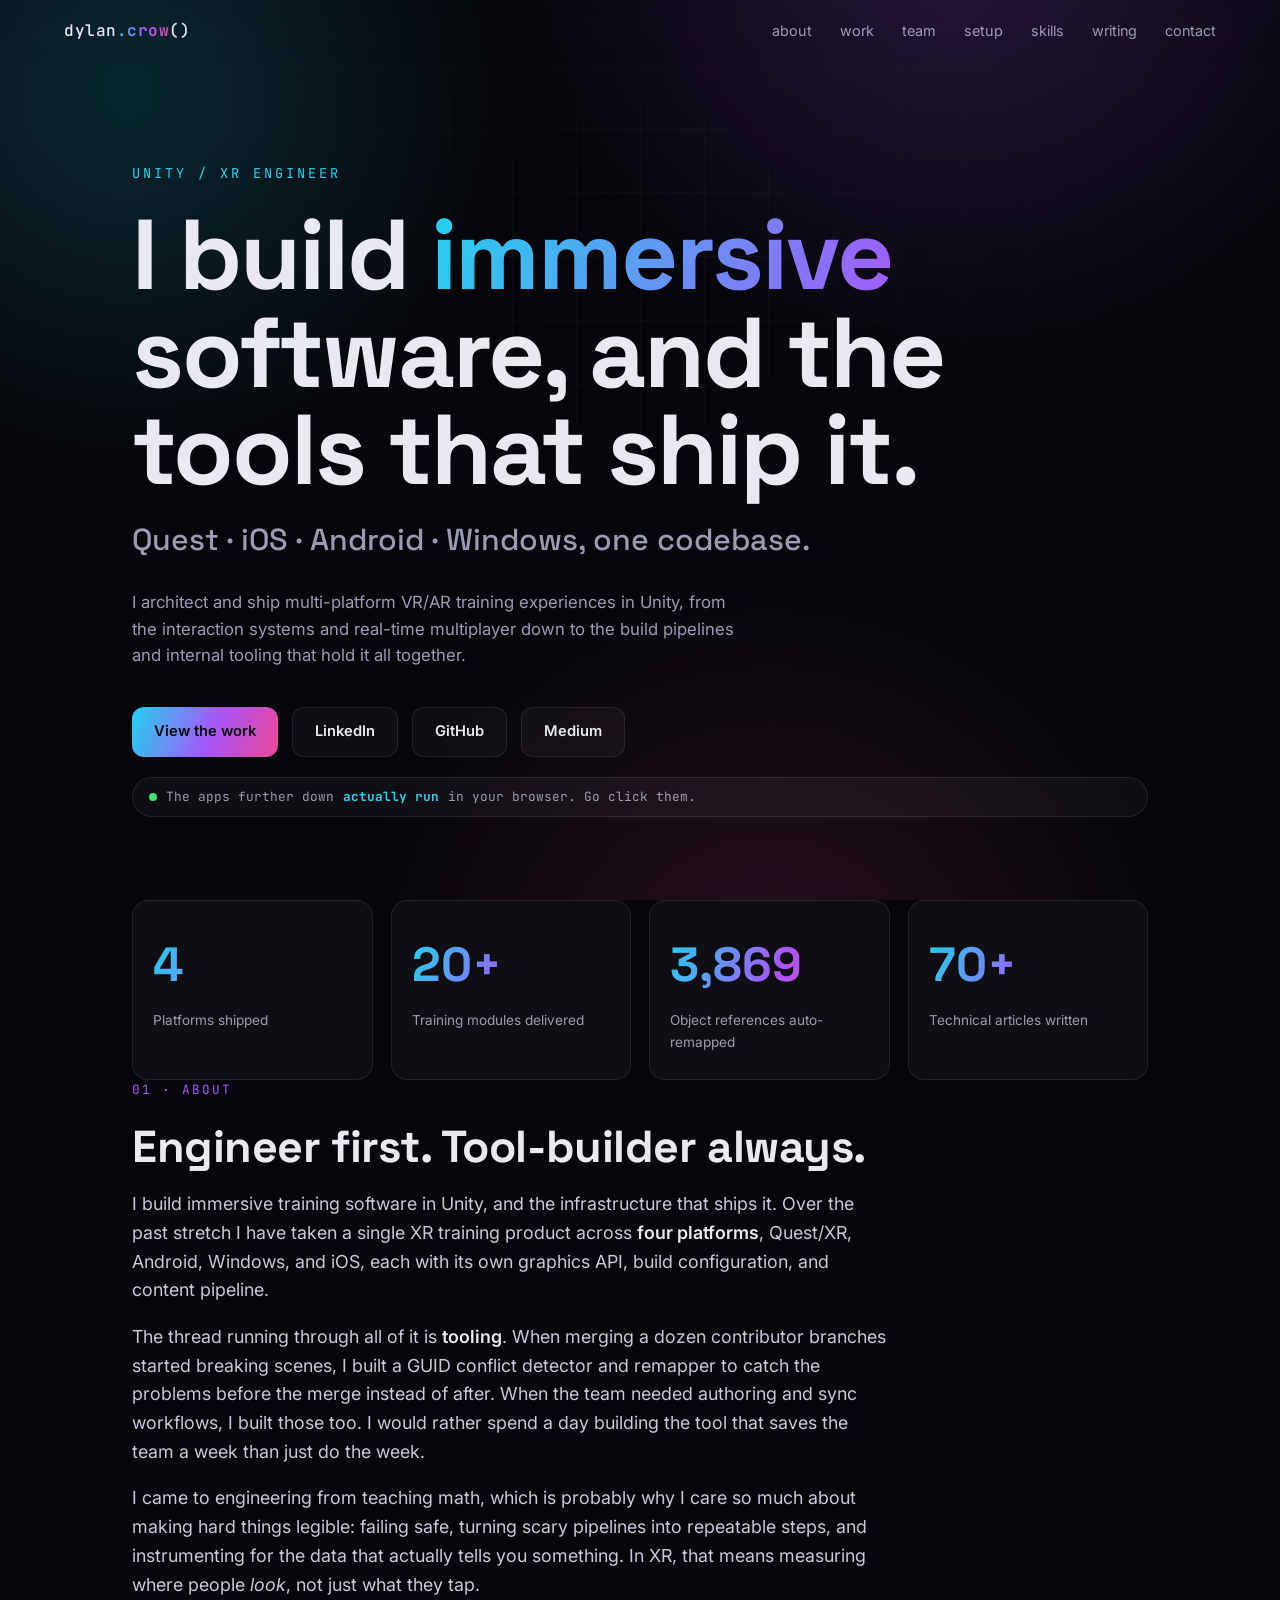
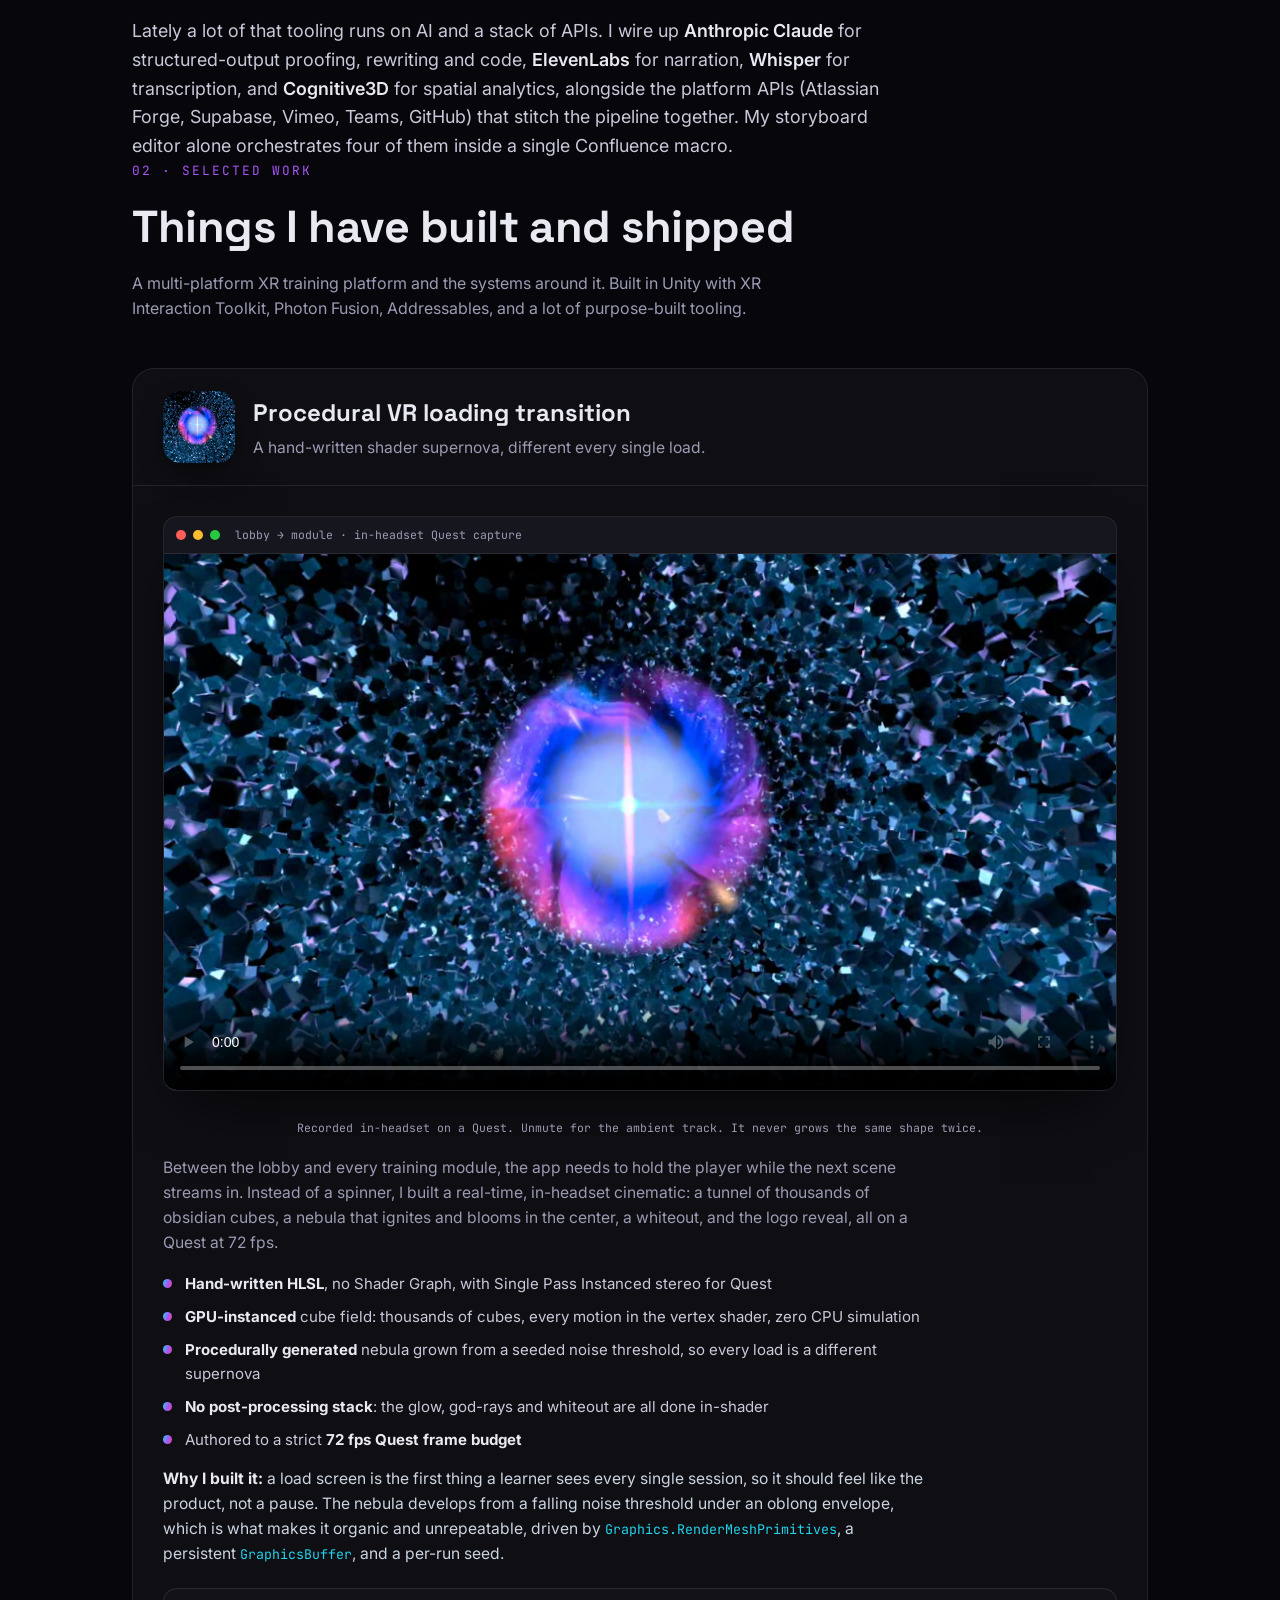
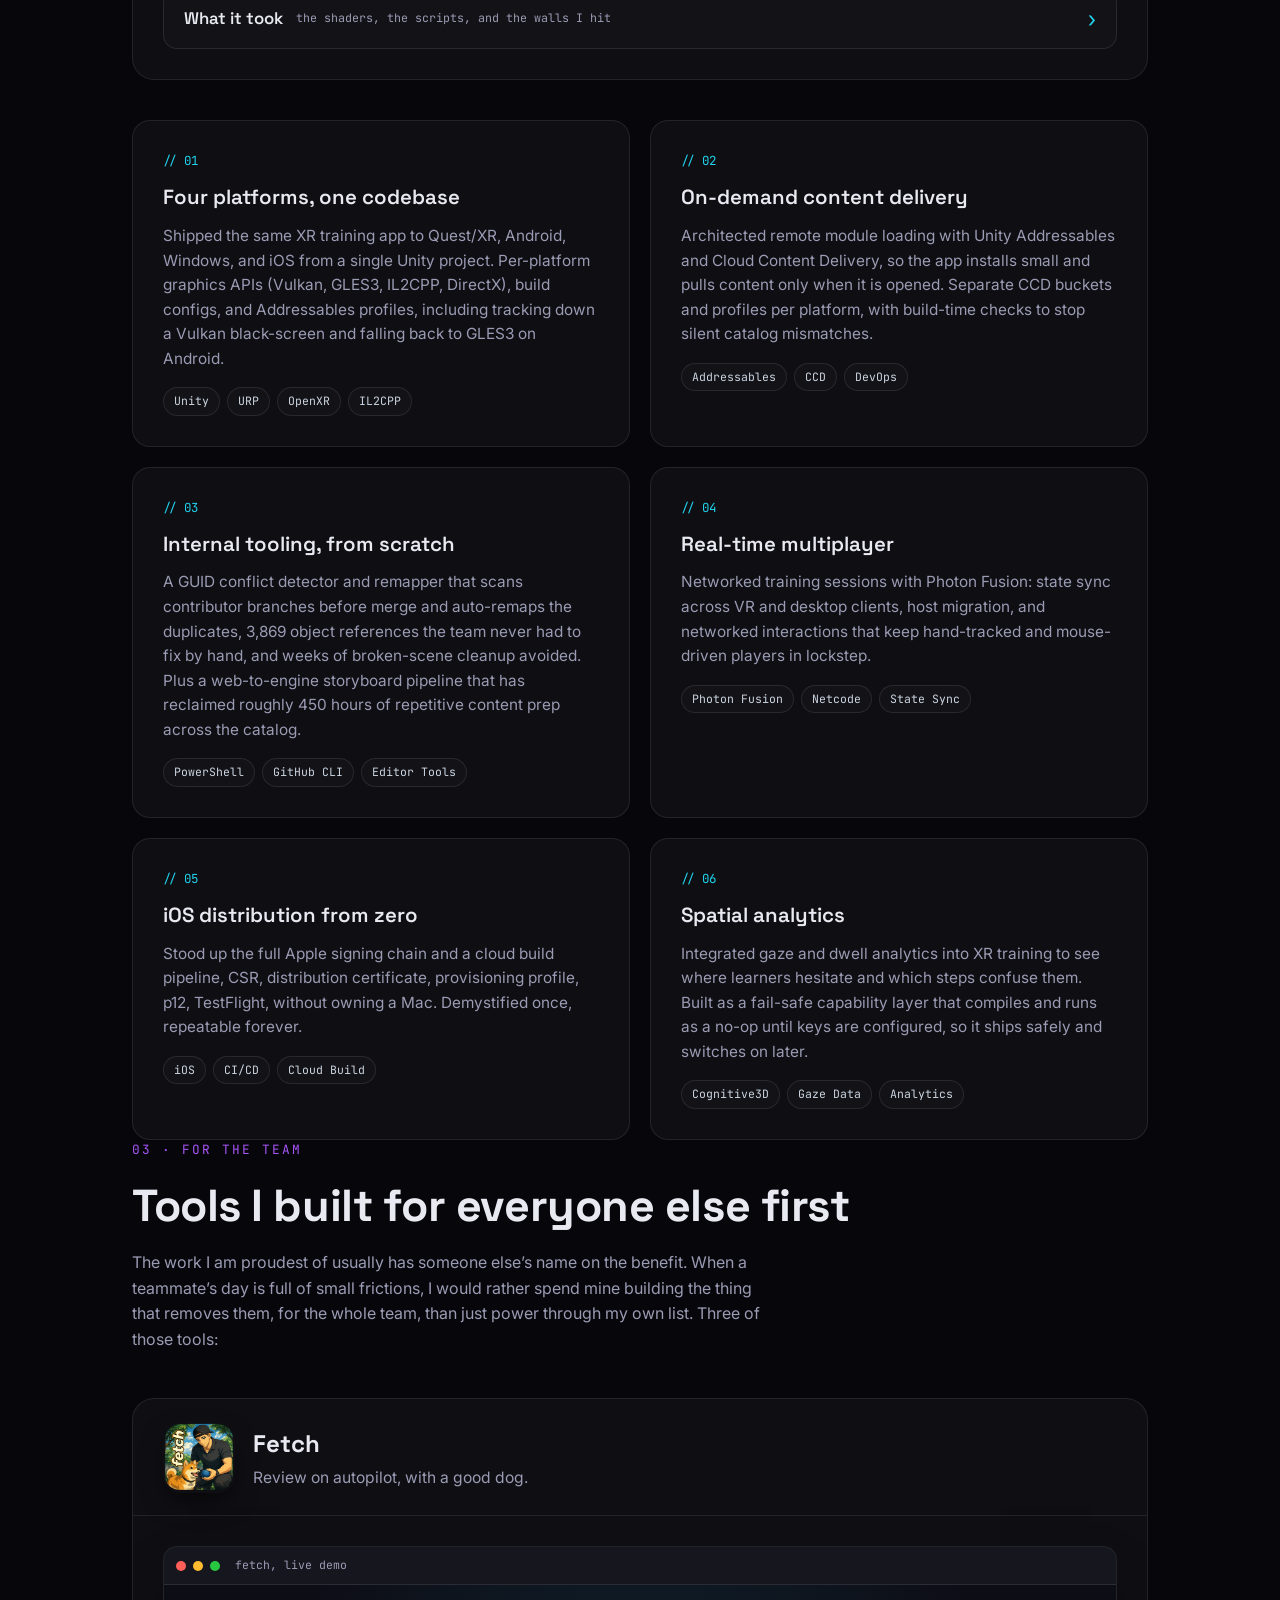
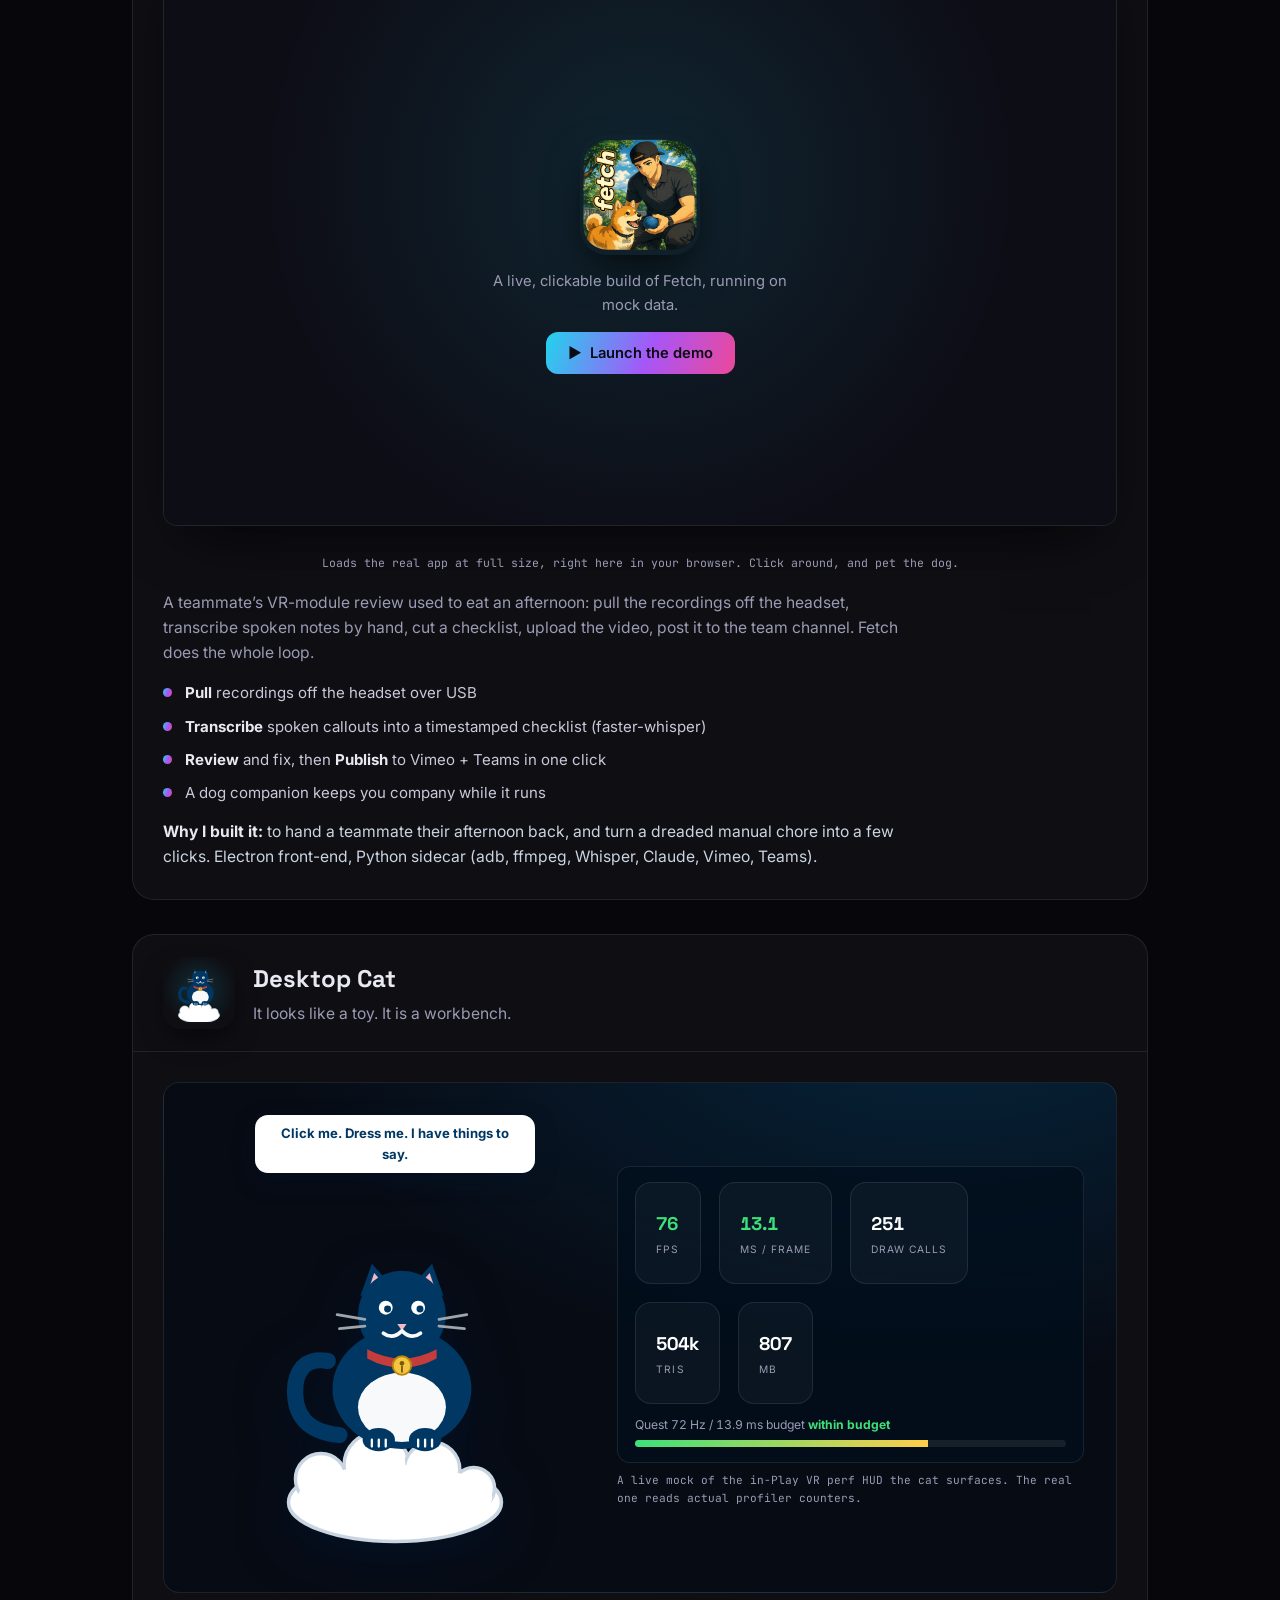
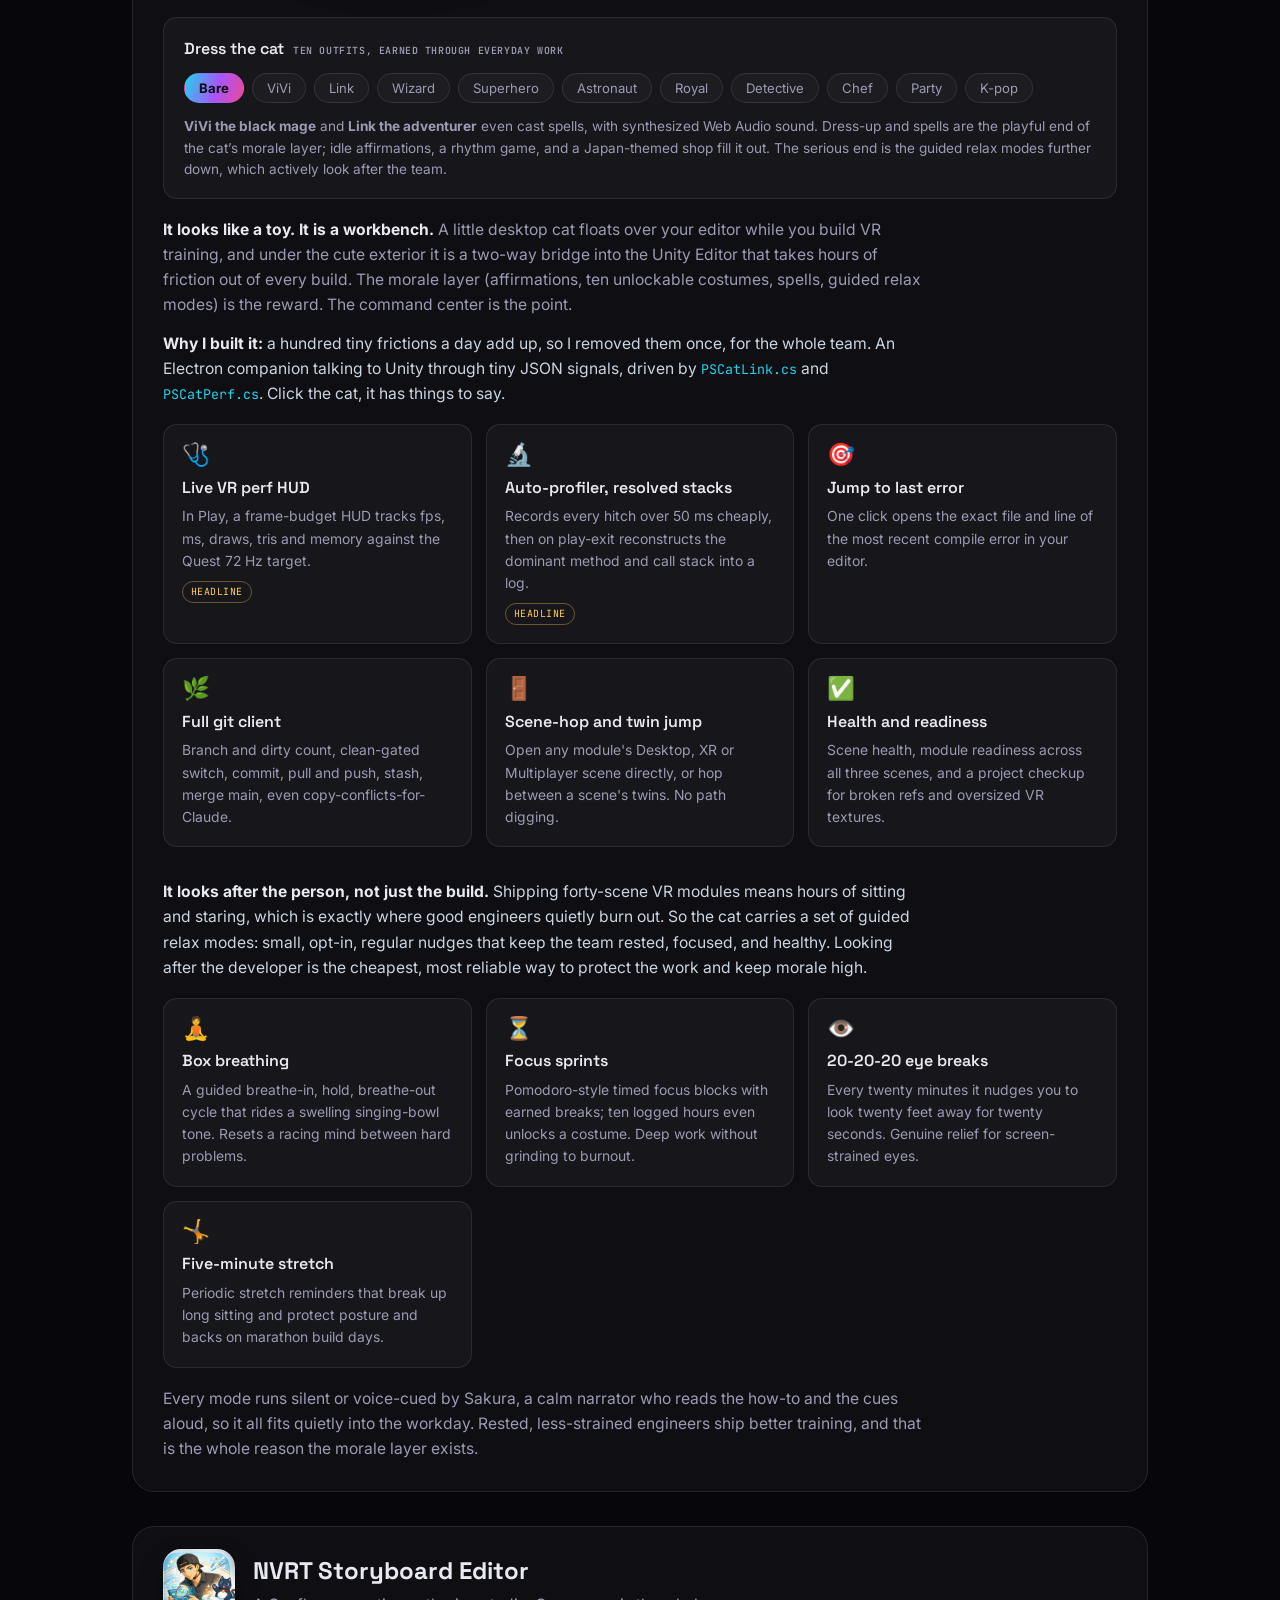
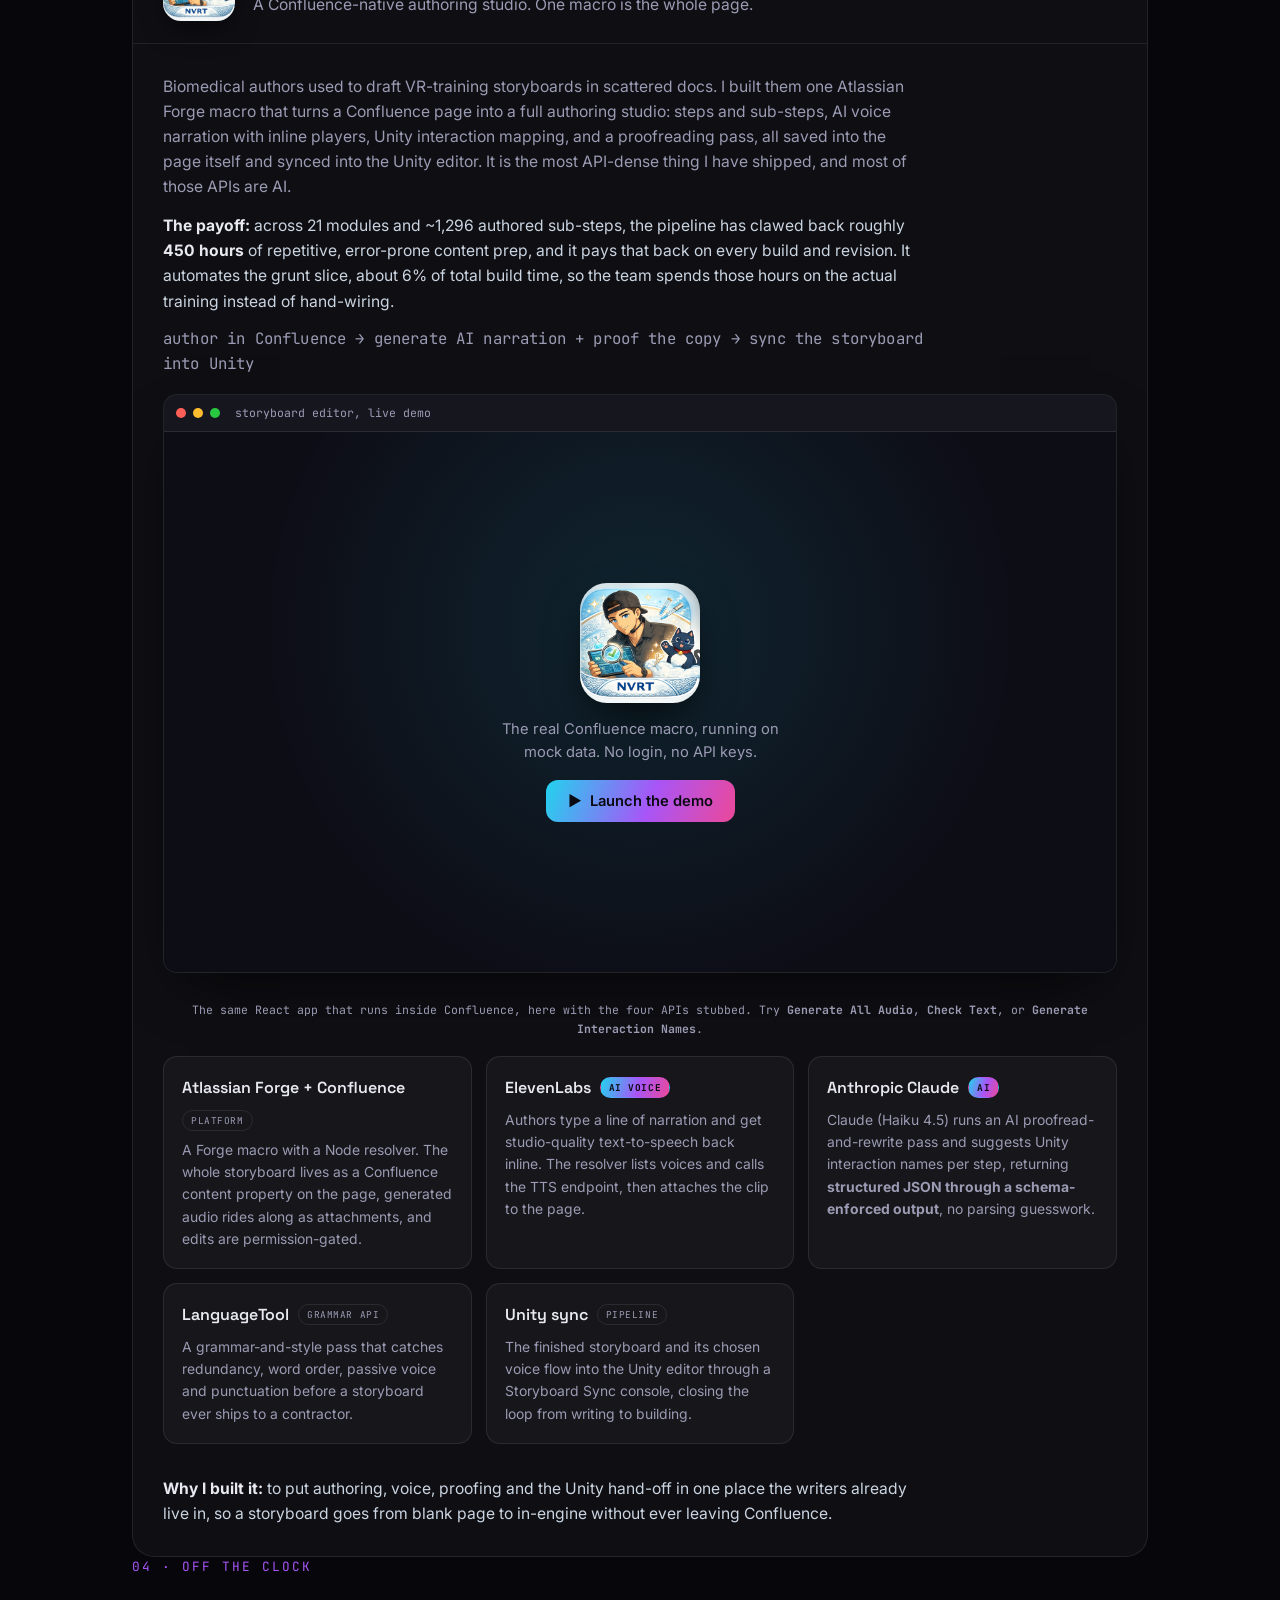
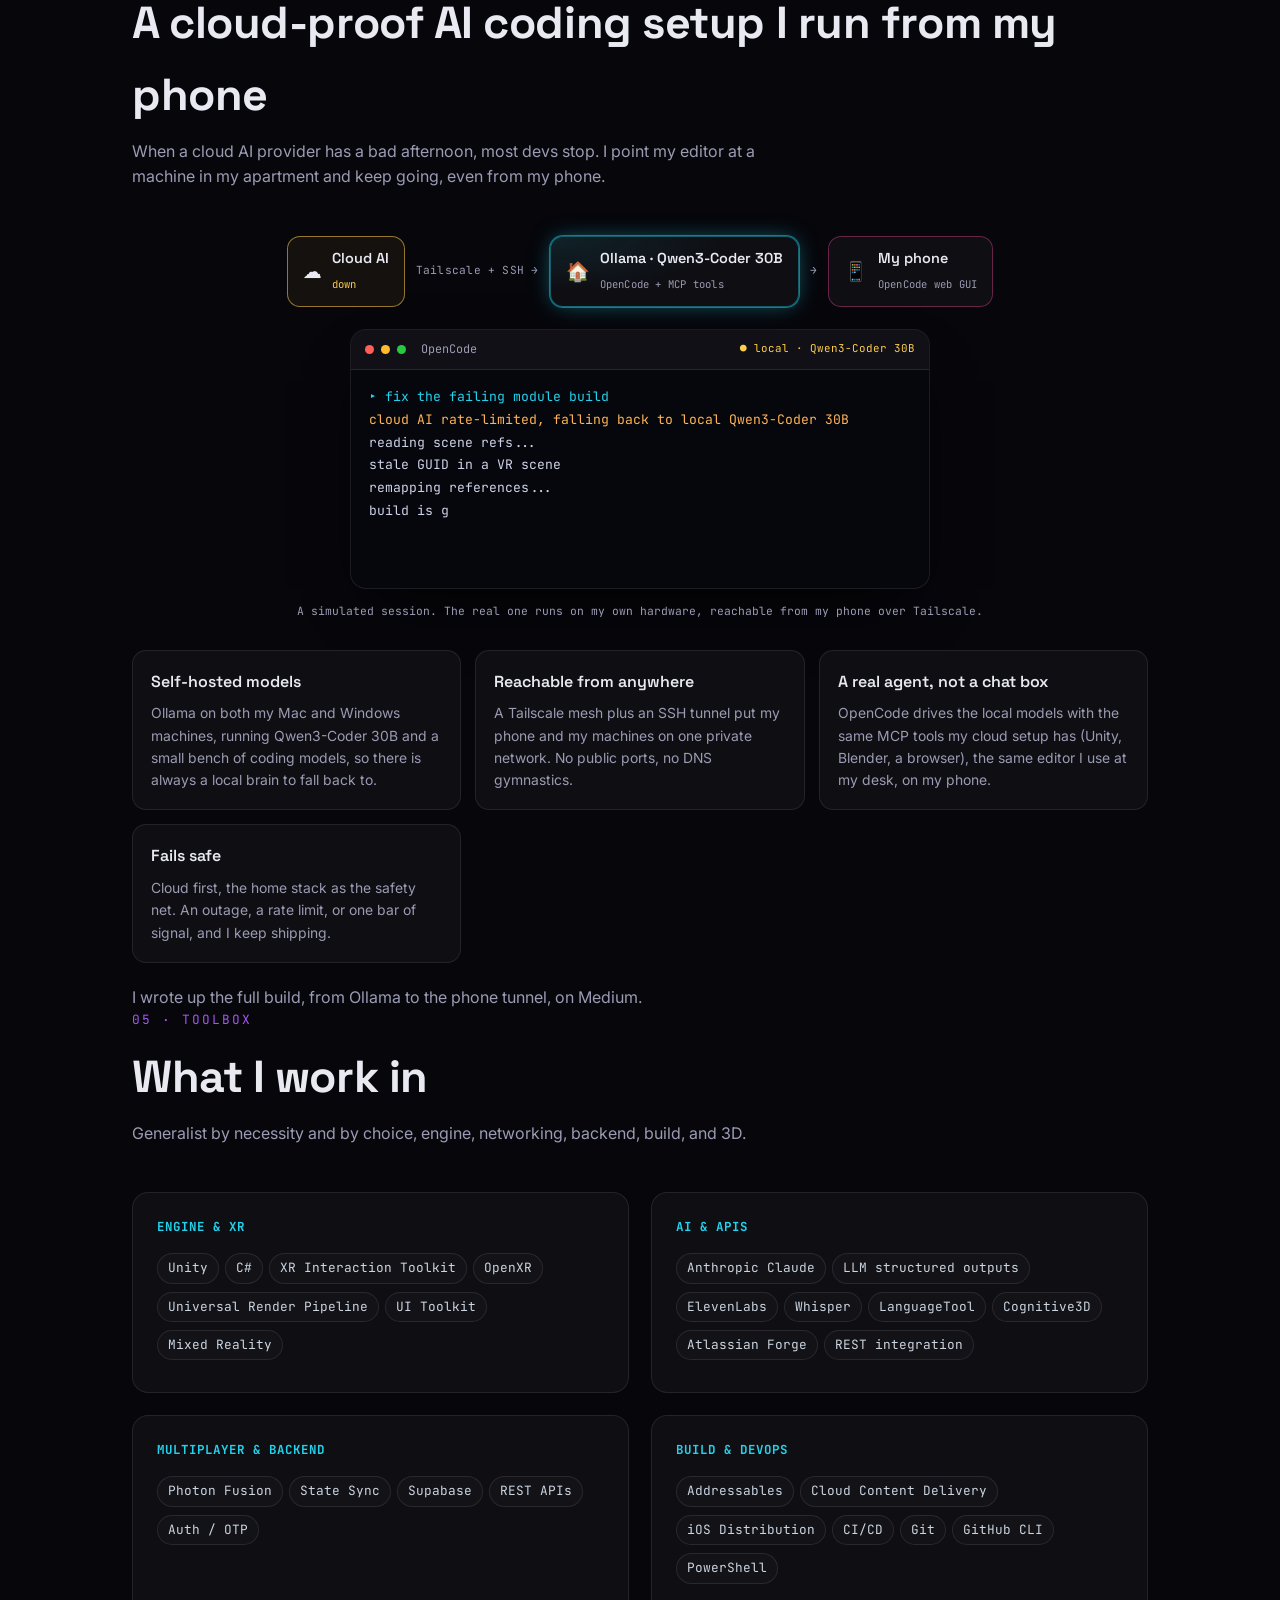
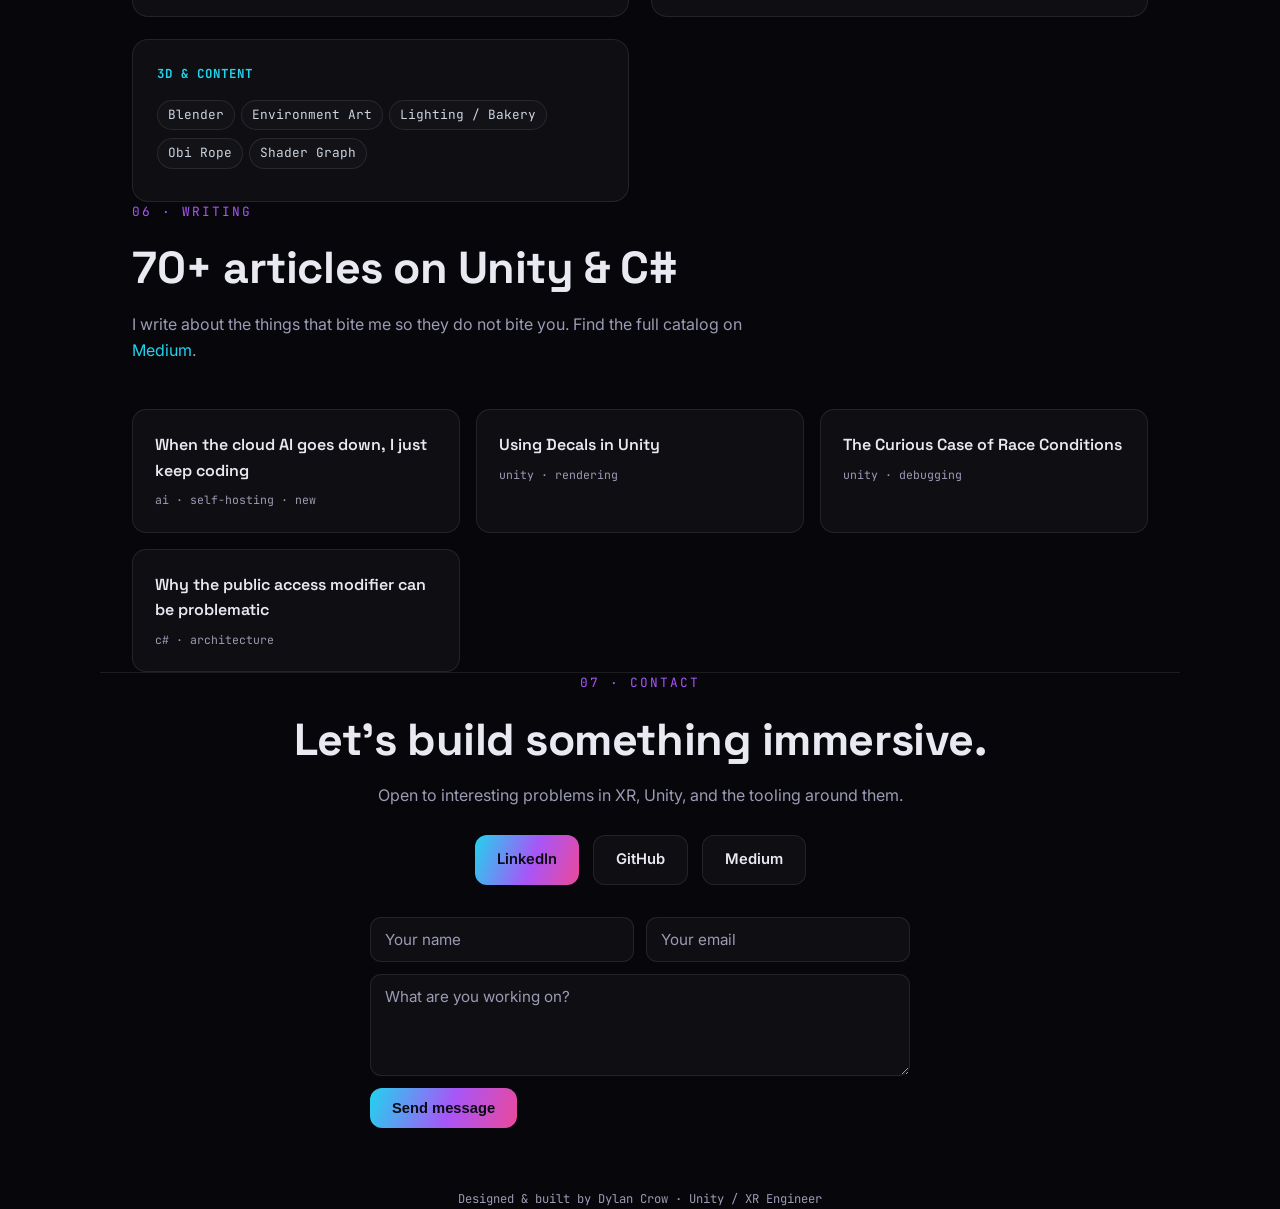
==== commit a9e82227: "Fix tool count in the team section lead (two -> three) Fetch, Desktop Cat, and the NVRT Storyboard E" ====
--- a/index.html
+++ b/index.html
@@ -524,7 +524,7 @@
 <section id="team" class="wrap">
   <div class="kicker reveal">03 &middot; For the team</div>
   <h2 class="reveal">Tools I built for everyone else first</h2>
-  <p class="lead reveal">The work I am proudest of usually has someone else&rsquo;s name on the benefit. When a teammate&rsquo;s day is full of small frictions, I would rather spend mine building the thing that removes them, for the whole team, than just power through my own list. Two of those tools:</p>
+  <p class="lead reveal">The work I am proudest of usually has someone else&rsquo;s name on the benefit. When a teammate&rsquo;s day is full of small frictions, I would rather spend mine building the thing that removes them, for the whole team, than just power through my own list. Three of those tools:</p>
   <!-- Fetch -->
   <div class="showcase reveal">
     <div class="show-head">
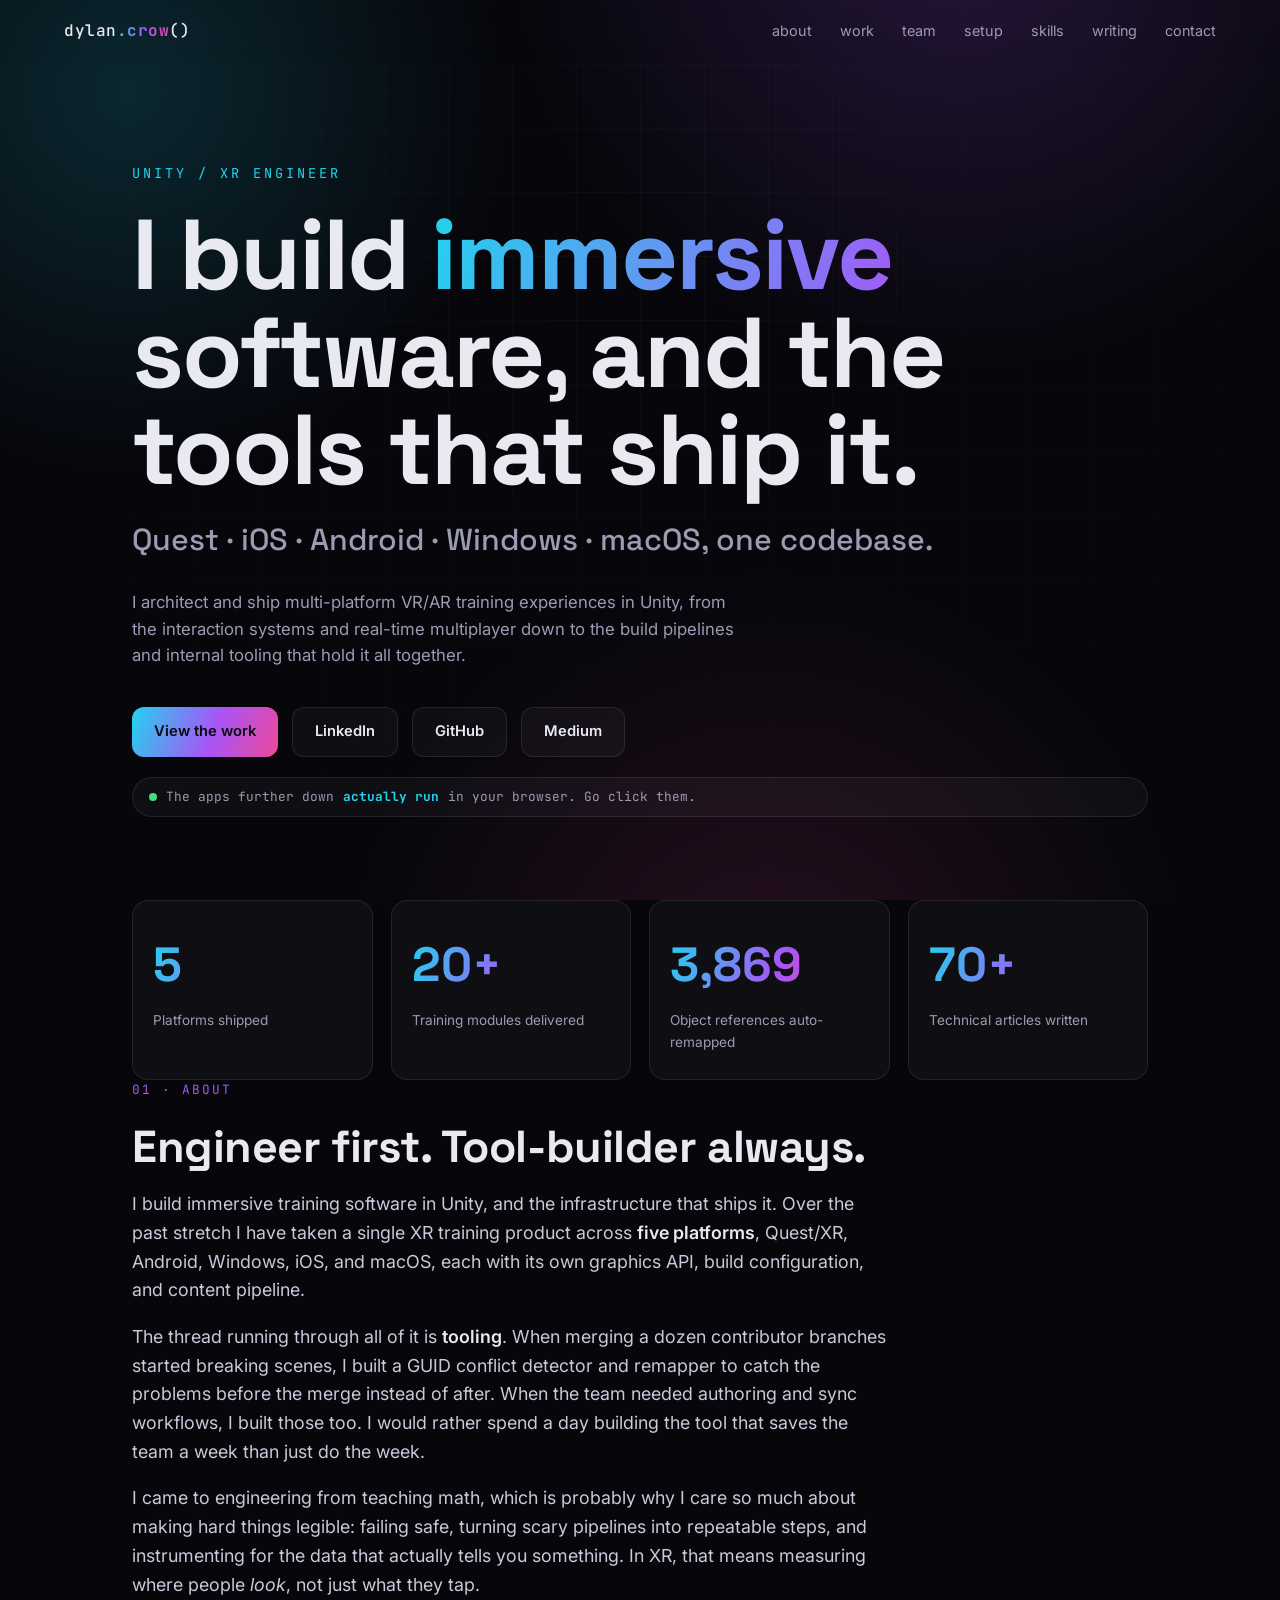
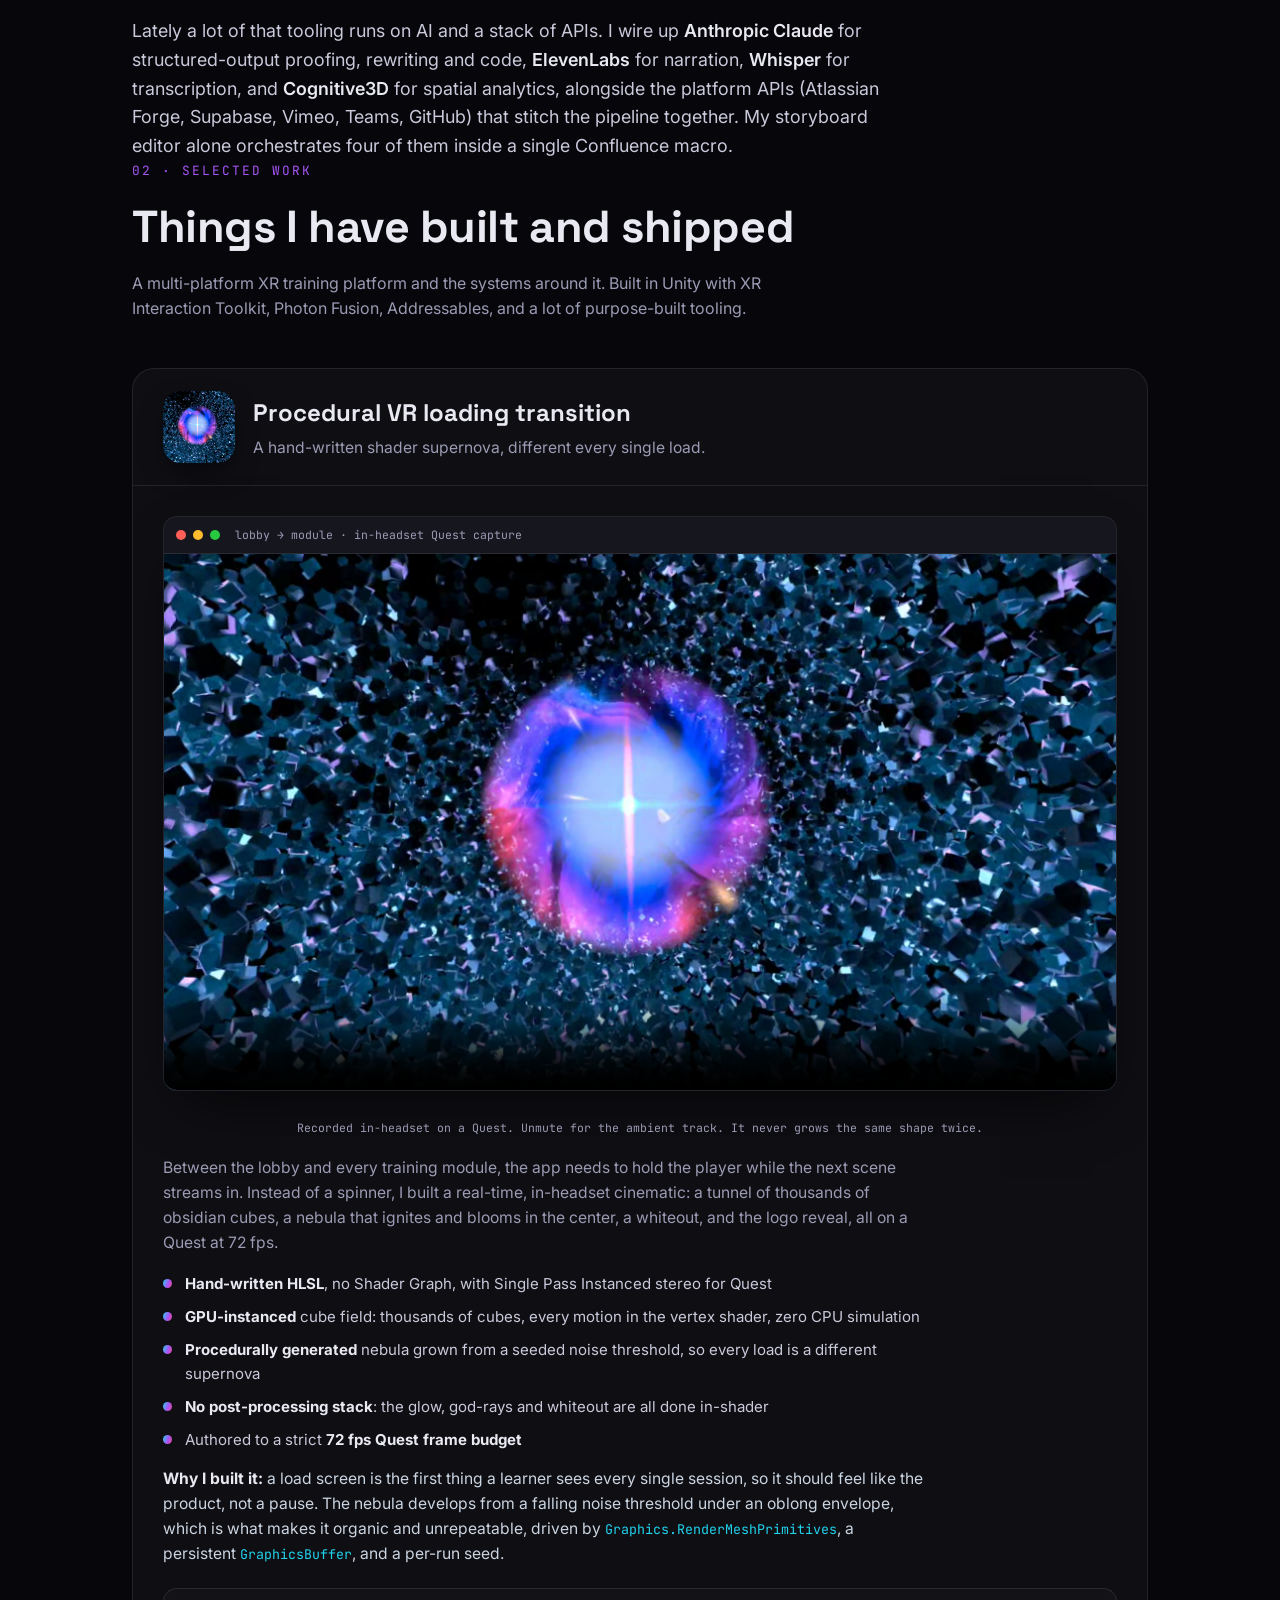
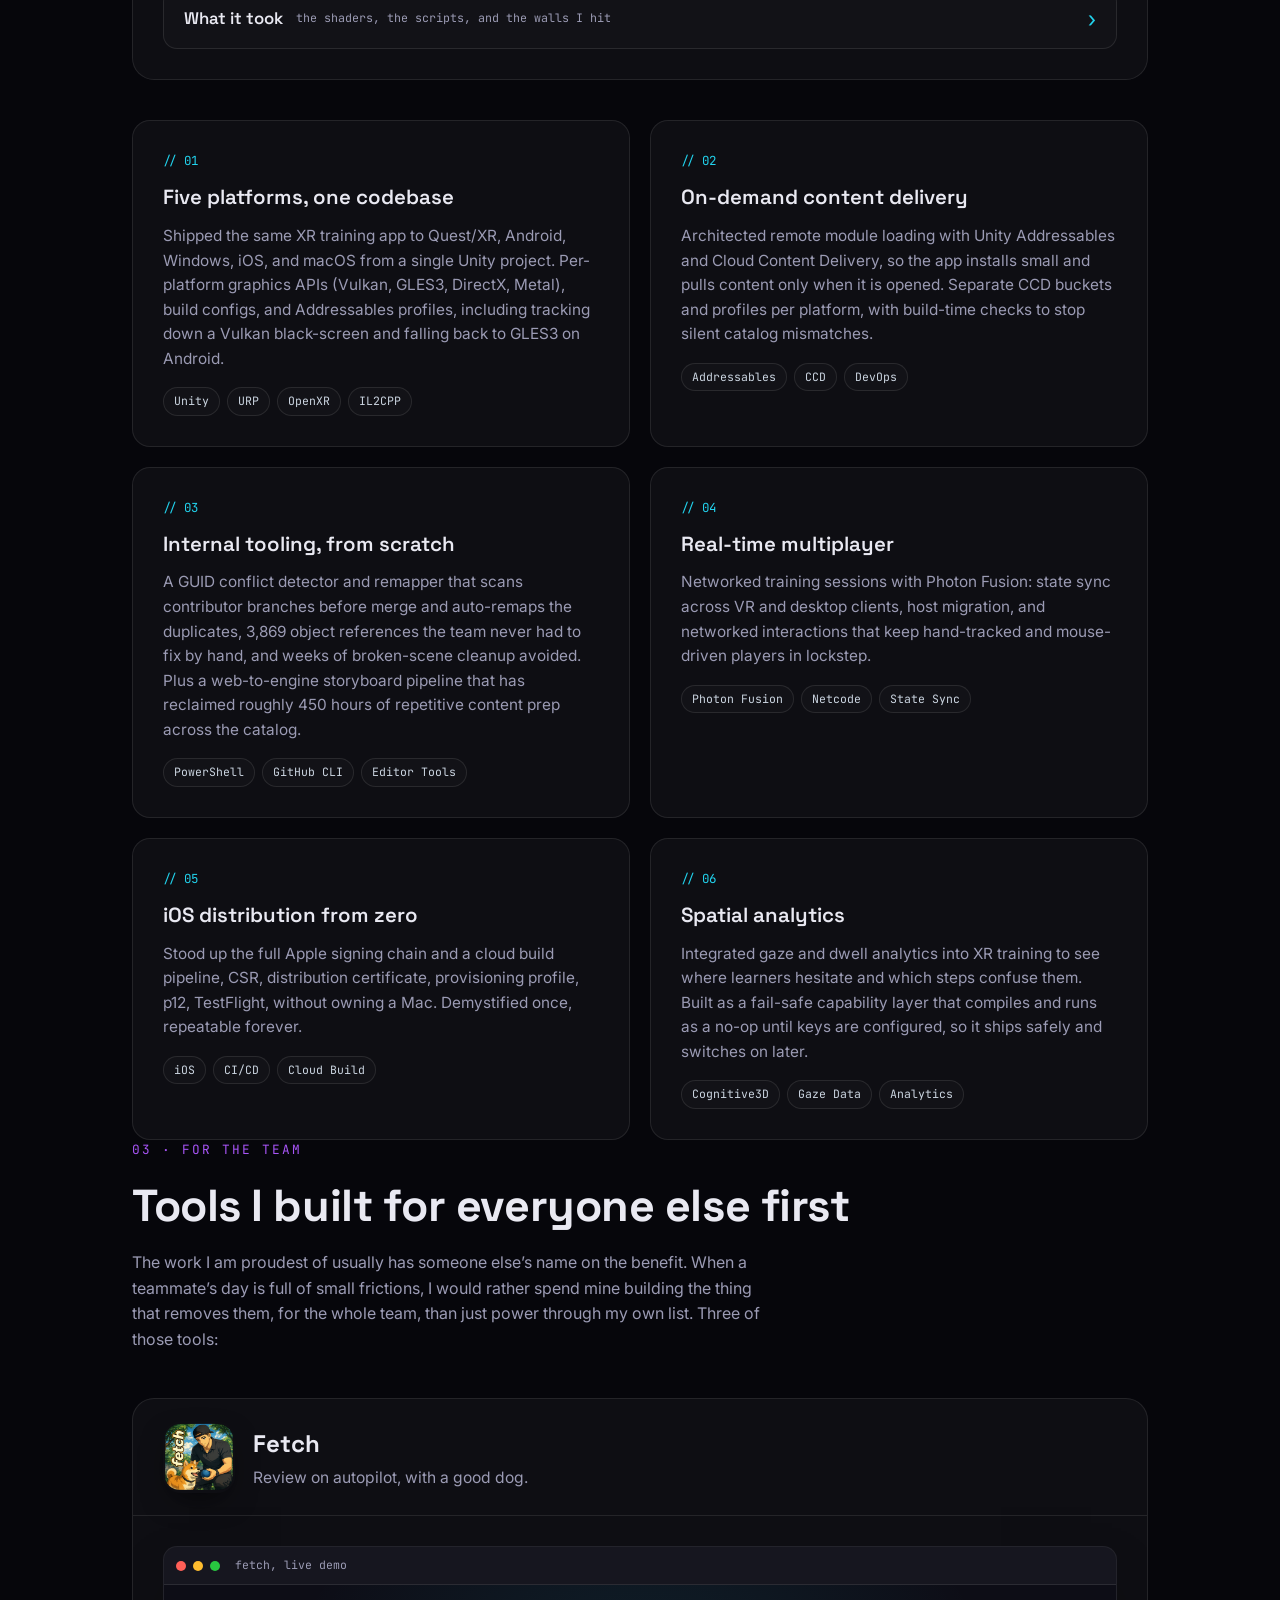
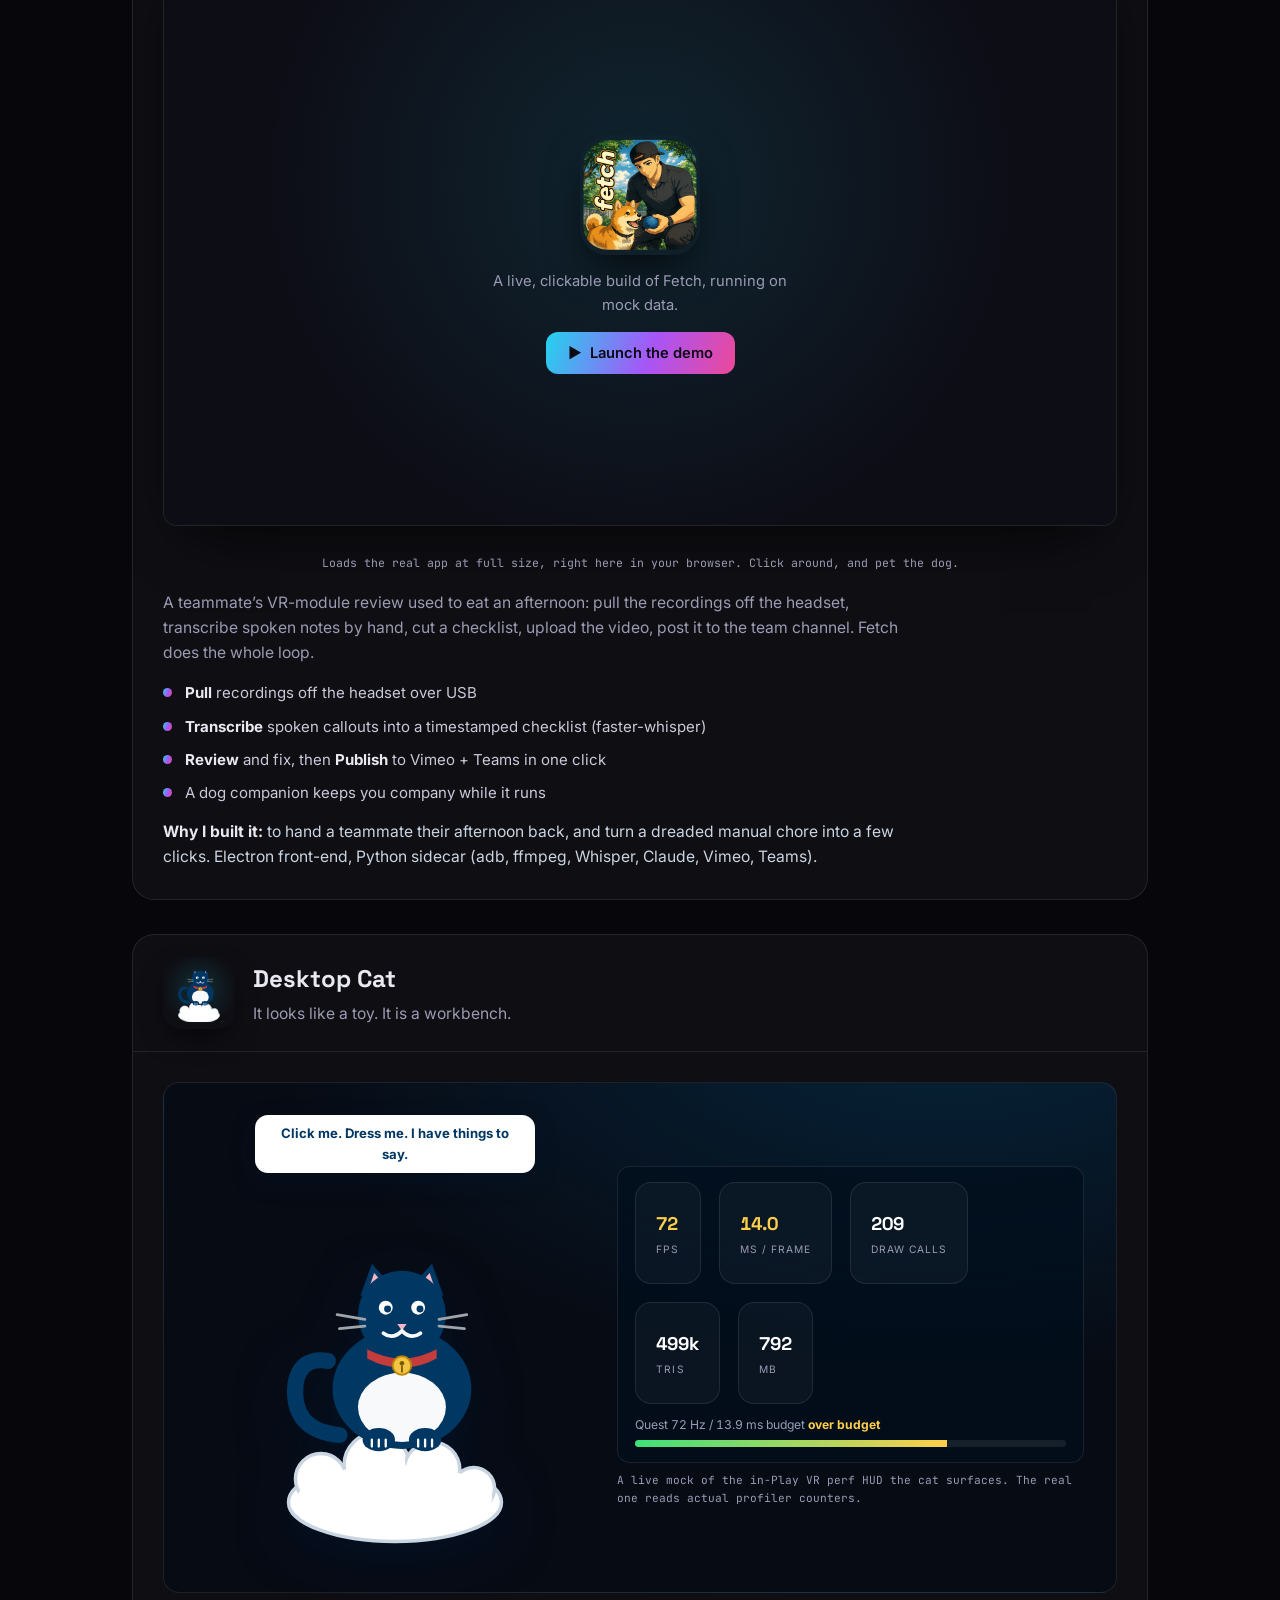
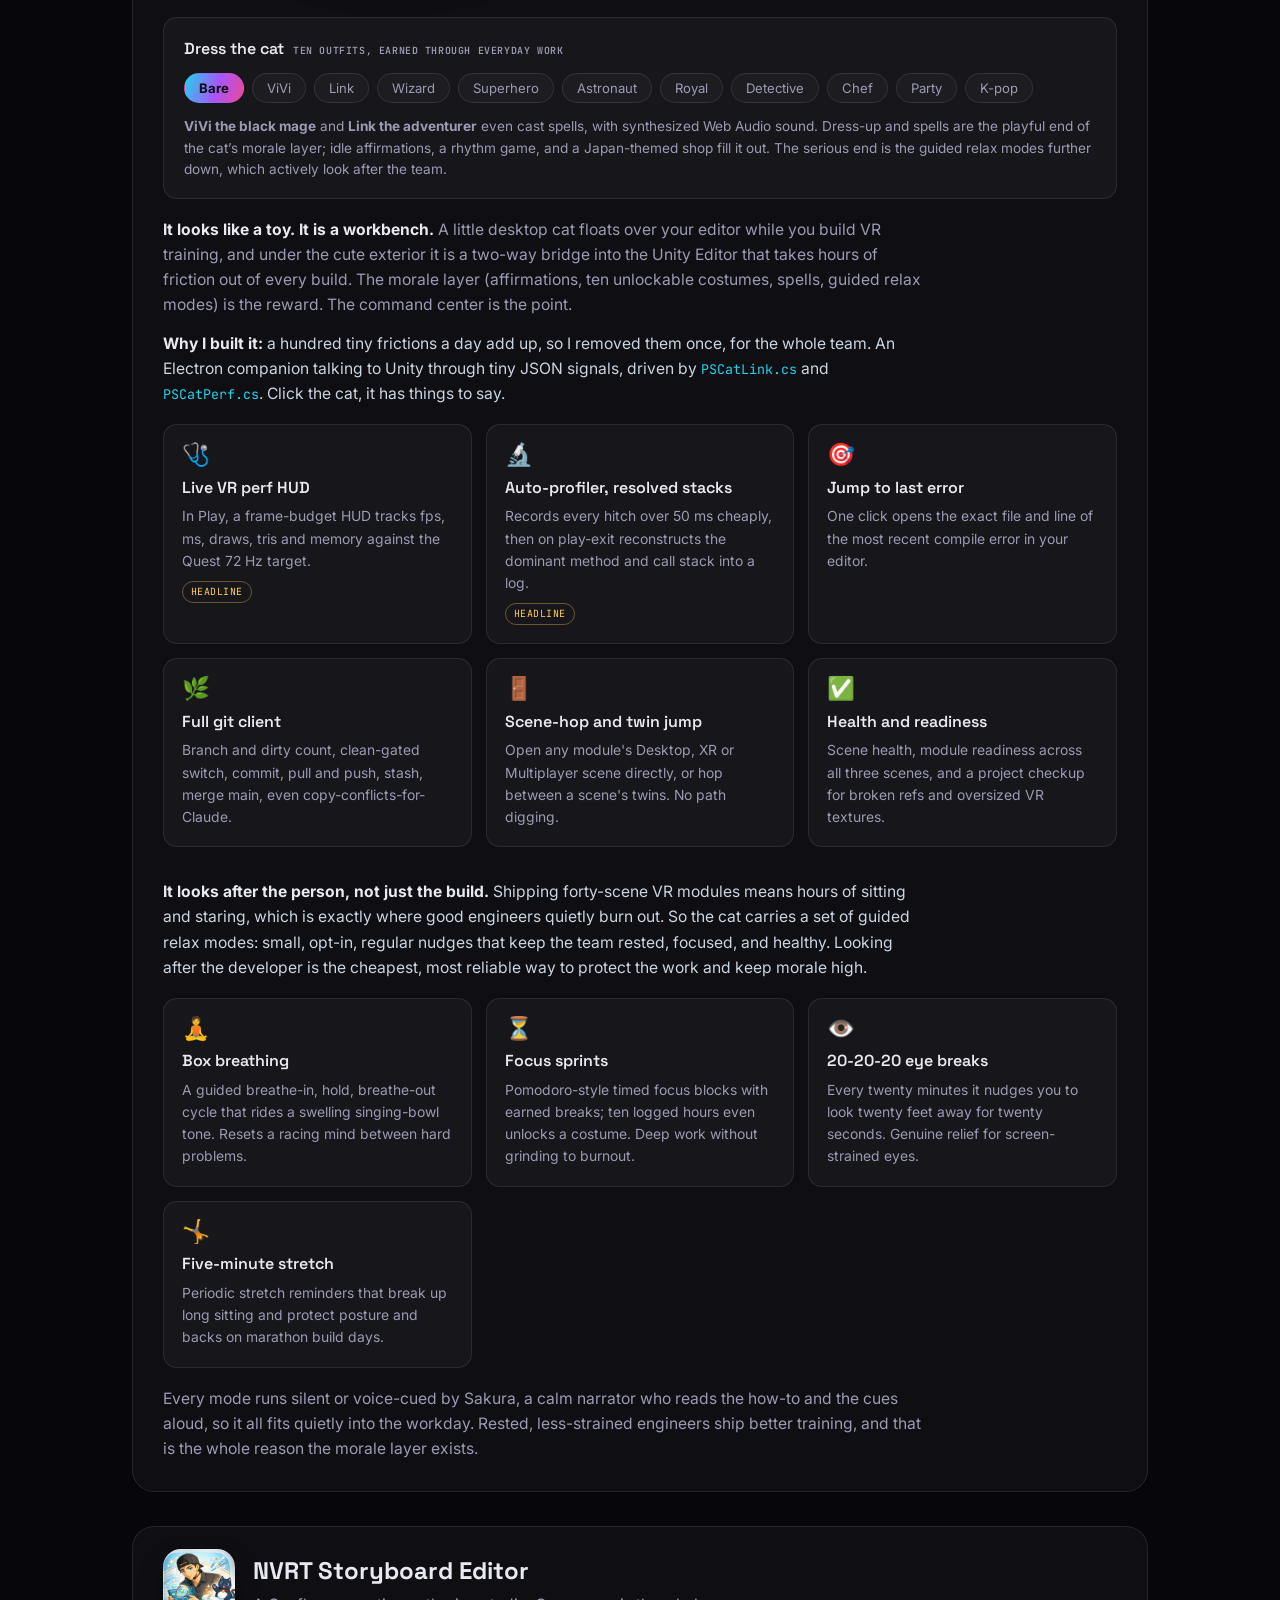
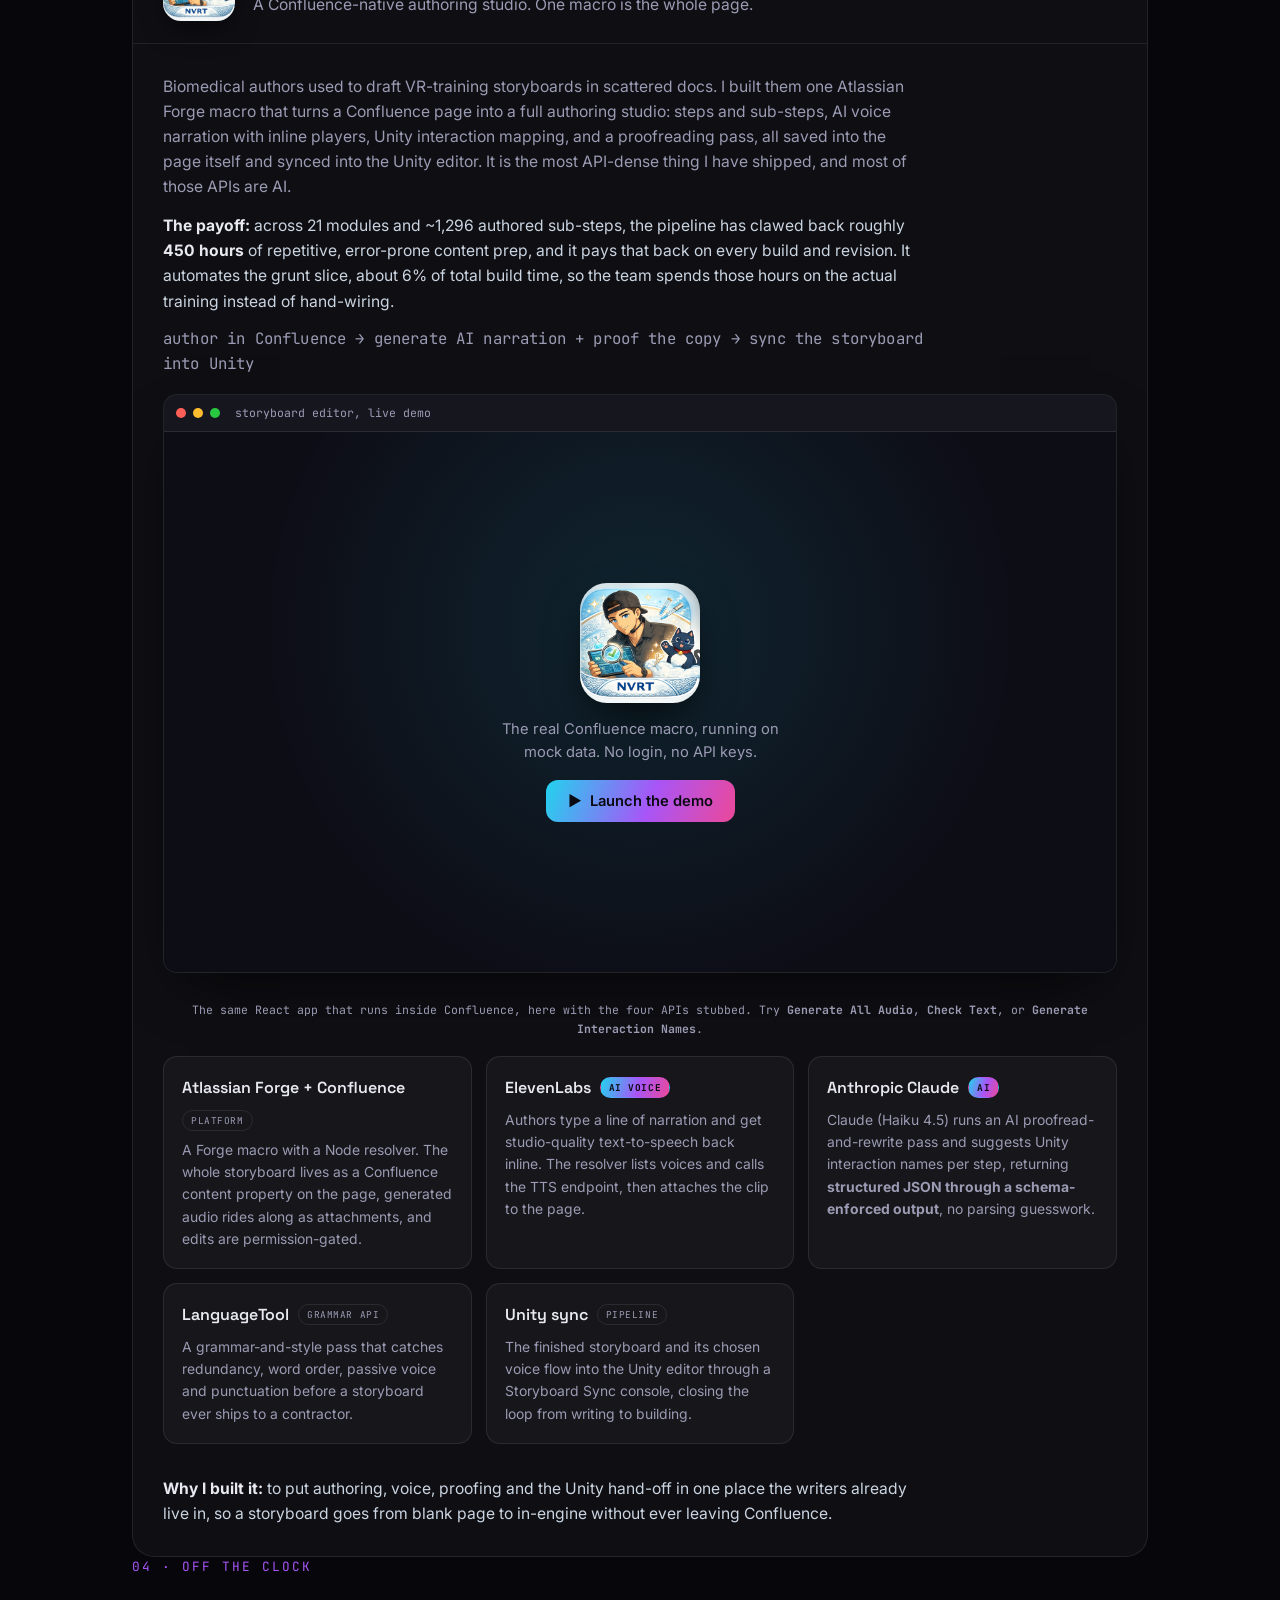
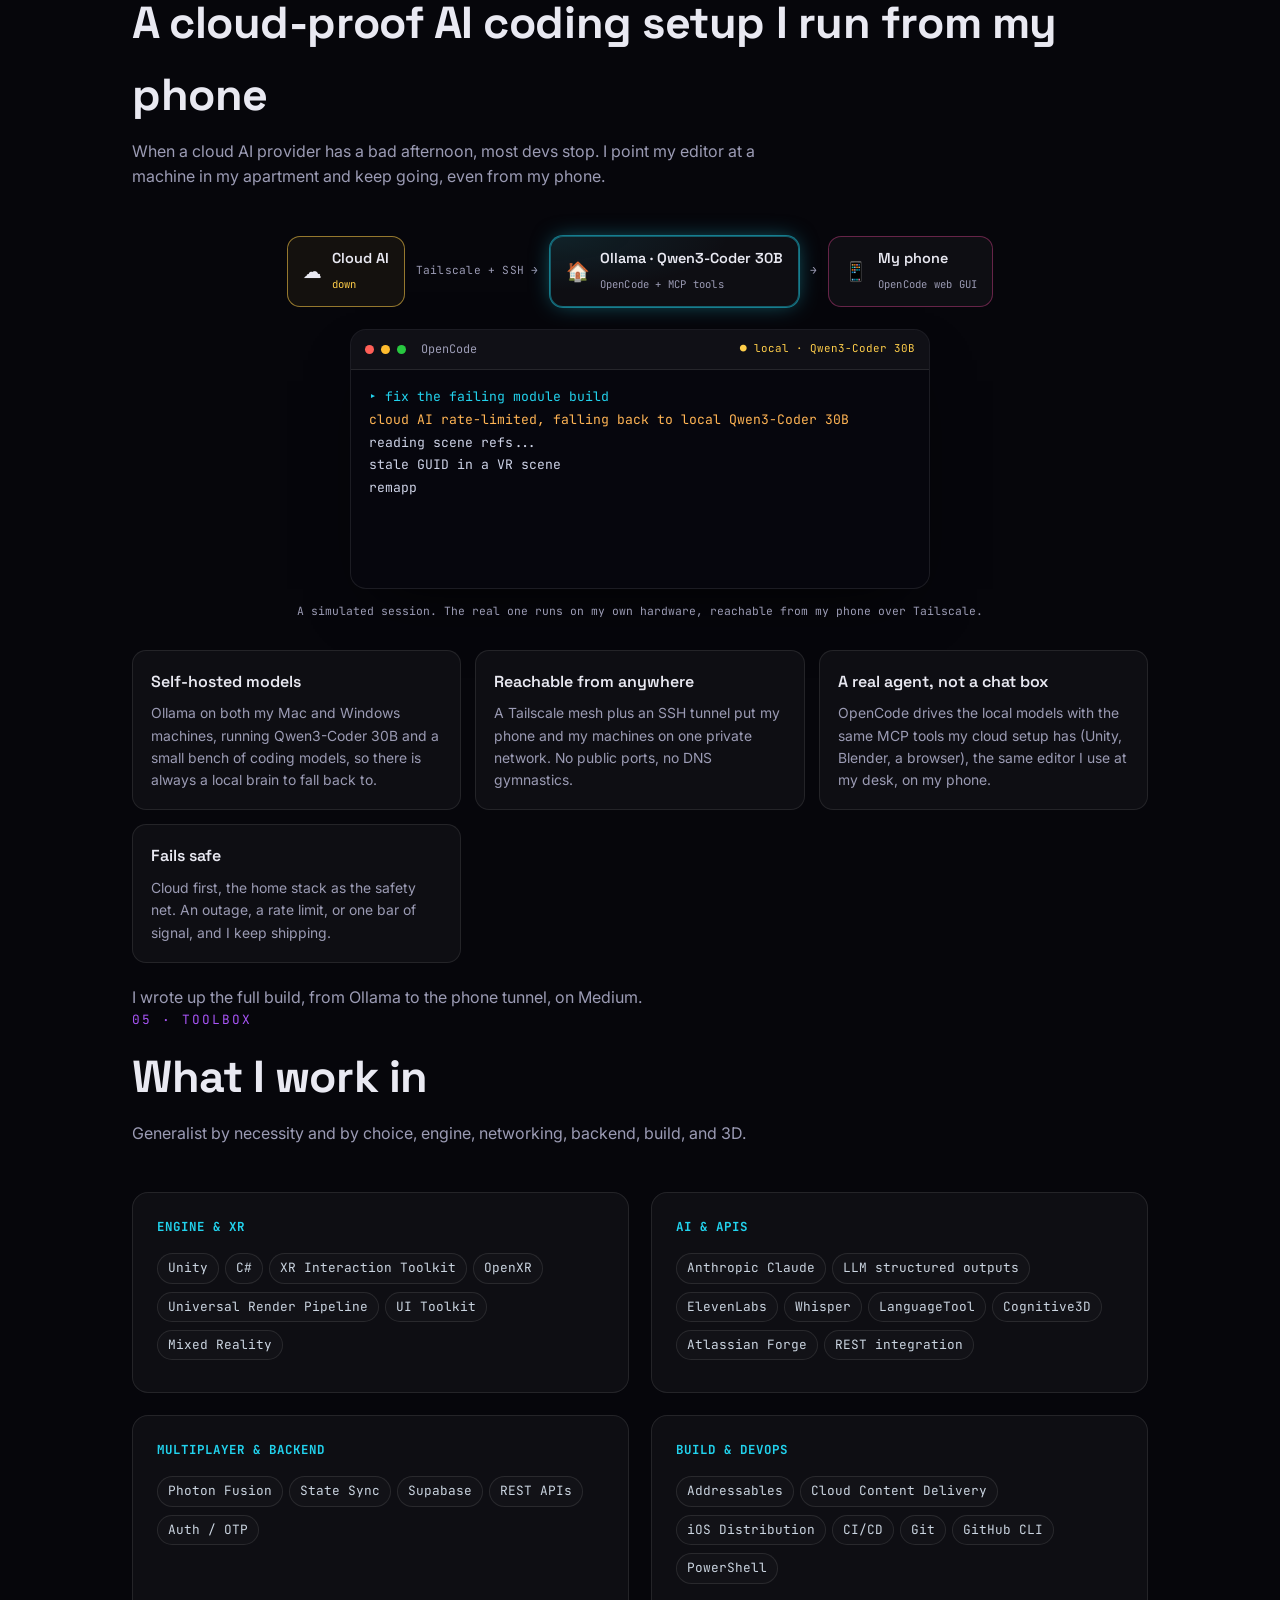
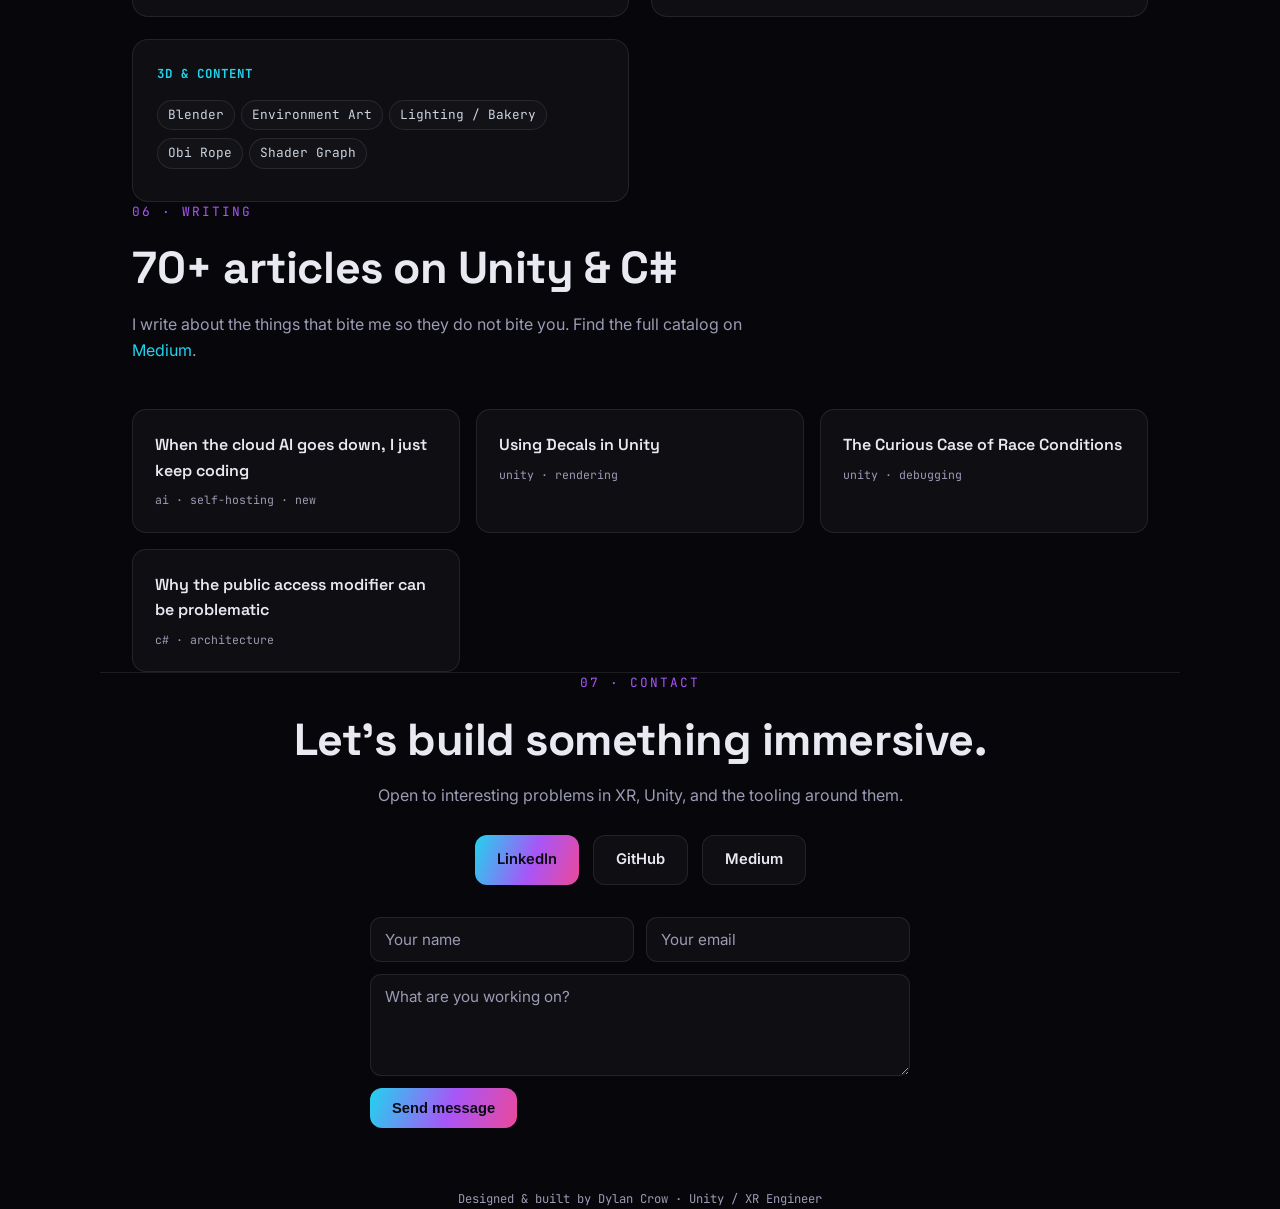
==== commit 23ee366b: "Update platform count to five, add macOS Production macOS app shipped. Updates the hero role line, p" ====
--- a/index.html
+++ b/index.html
@@ -417,7 +417,7 @@
 <header class="hero wrap">
   <div class="eyebrow reveal">Unity / XR Engineer</div>
   <h1 class="reveal">I build <span class="g">immersive</span><br/>software, and the<br/>tools that ship it.</h1>
-  <div class="role reveal">Quest &middot; iOS &middot; Android &middot; Windows, one codebase.</div>
+  <div class="role reveal">Quest &middot; iOS &middot; Android &middot; Windows &middot; macOS, one codebase.</div>
   <p class="tag reveal">I architect and ship multi-platform VR/AR training experiences in Unity, from the interaction systems and real-time multiplayer down to the build pipelines and internal tooling that hold it all together.</p>
   <div class="cta reveal">
     <a class="btn primary" href="#work">View the work</a>
@@ -430,7 +430,7 @@
 
 <section class="wrap">
   <div class="stats">
-    <div class="stat reveal"><div class="n" data-to="4">0</div><div class="l">Platforms shipped</div></div>
+    <div class="stat reveal"><div class="n" data-to="5">0</div><div class="l">Platforms shipped</div></div>
     <div class="stat reveal"><div class="n" data-to="20" data-suffix="+">0</div><div class="l">Training modules delivered</div></div>
     <div class="stat reveal"><div class="n" data-to="3869">0</div><div class="l">Object references auto-remapped</div></div>
     <div class="stat reveal"><div class="n" data-to="70" data-suffix="+">0</div><div class="l">Technical articles written</div></div>
@@ -440,7 +440,7 @@
 <section id="about" class="wrap about">
   <div class="kicker reveal">01 &middot; About</div>
   <h2 class="reveal">Engineer first. Tool-builder always.</h2>
-  <p class="reveal">I build immersive training software in Unity, and the infrastructure that ships it. Over the past stretch I have taken a single XR training product across <strong>four platforms</strong>, Quest/XR, Android, Windows, and iOS, each with its own graphics API, build configuration, and content pipeline.</p>
+  <p class="reveal">I build immersive training software in Unity, and the infrastructure that ships it. Over the past stretch I have taken a single XR training product across <strong>five platforms</strong>, Quest/XR, Android, Windows, iOS, and macOS, each with its own graphics API, build configuration, and content pipeline.</p>
   <p class="reveal">The thread running through all of it is <strong>tooling</strong>. When merging a dozen contributor branches started breaking scenes, I built a GUID conflict detector and remapper to catch the problems before the merge instead of after. When the team needed authoring and sync workflows, I built those too. I would rather spend a day building the tool that saves the team a week than just do the week.</p>
   <p class="reveal">I came to engineering from teaching math, which is probably why I care so much about making hard things legible: failing safe, turning scary pipelines into repeatable steps, and instrumenting for the data that actually tells you something. In XR, that means measuring where people <em>look</em>, not just what they tap.</p>
   <p class="reveal">Lately a lot of that tooling runs on AI and a stack of APIs. I wire up <strong>Anthropic Claude</strong> for structured-output proofing, rewriting and code, <strong>ElevenLabs</strong> for narration, <strong>Whisper</strong> for transcription, and <strong>Cognitive3D</strong> for spatial analytics, alongside the platform APIs (Atlassian Forge, Supabase, Vimeo, Teams, GitHub) that stitch the pipeline together. My storyboard editor alone orchestrates four of them inside a single Confluence macro.</p>
@@ -507,7 +507,7 @@
   </div>
 
   <div class="grid">
-    <div class="card reveal"><div class="num">// 01</div><h3>Four platforms, one codebase</h3><p>Shipped the same XR training app to Quest/XR, Android, Windows, and iOS from a single Unity project. Per-platform graphics APIs (Vulkan, GLES3, IL2CPP, DirectX), build configs, and Addressables profiles, including tracking down a Vulkan black-screen and falling back to GLES3 on Android.</p><div class="stack"><span class="chip">Unity</span><span class="chip">URP</span><span class="chip">OpenXR</span><span class="chip">IL2CPP</span></div></div>
+    <div class="card reveal"><div class="num">// 01</div><h3>Five platforms, one codebase</h3><p>Shipped the same XR training app to Quest/XR, Android, Windows, iOS, and macOS from a single Unity project. Per-platform graphics APIs (Vulkan, GLES3, DirectX, Metal), build configs, and Addressables profiles, including tracking down a Vulkan black-screen and falling back to GLES3 on Android.</p><div class="stack"><span class="chip">Unity</span><span class="chip">URP</span><span class="chip">OpenXR</span><span class="chip">IL2CPP</span></div></div>
 
     <div class="card reveal"><div class="num">// 02</div><h3>On-demand content delivery</h3><p>Architected remote module loading with Unity Addressables and Cloud Content Delivery, so the app installs small and pulls content only when it is opened. Separate CCD buckets and profiles per platform, with build-time checks to stop silent catalog mismatches.</p><div class="stack"><span class="chip">Addressables</span><span class="chip">CCD</span><span class="chip">DevOps</span></div></div>
 
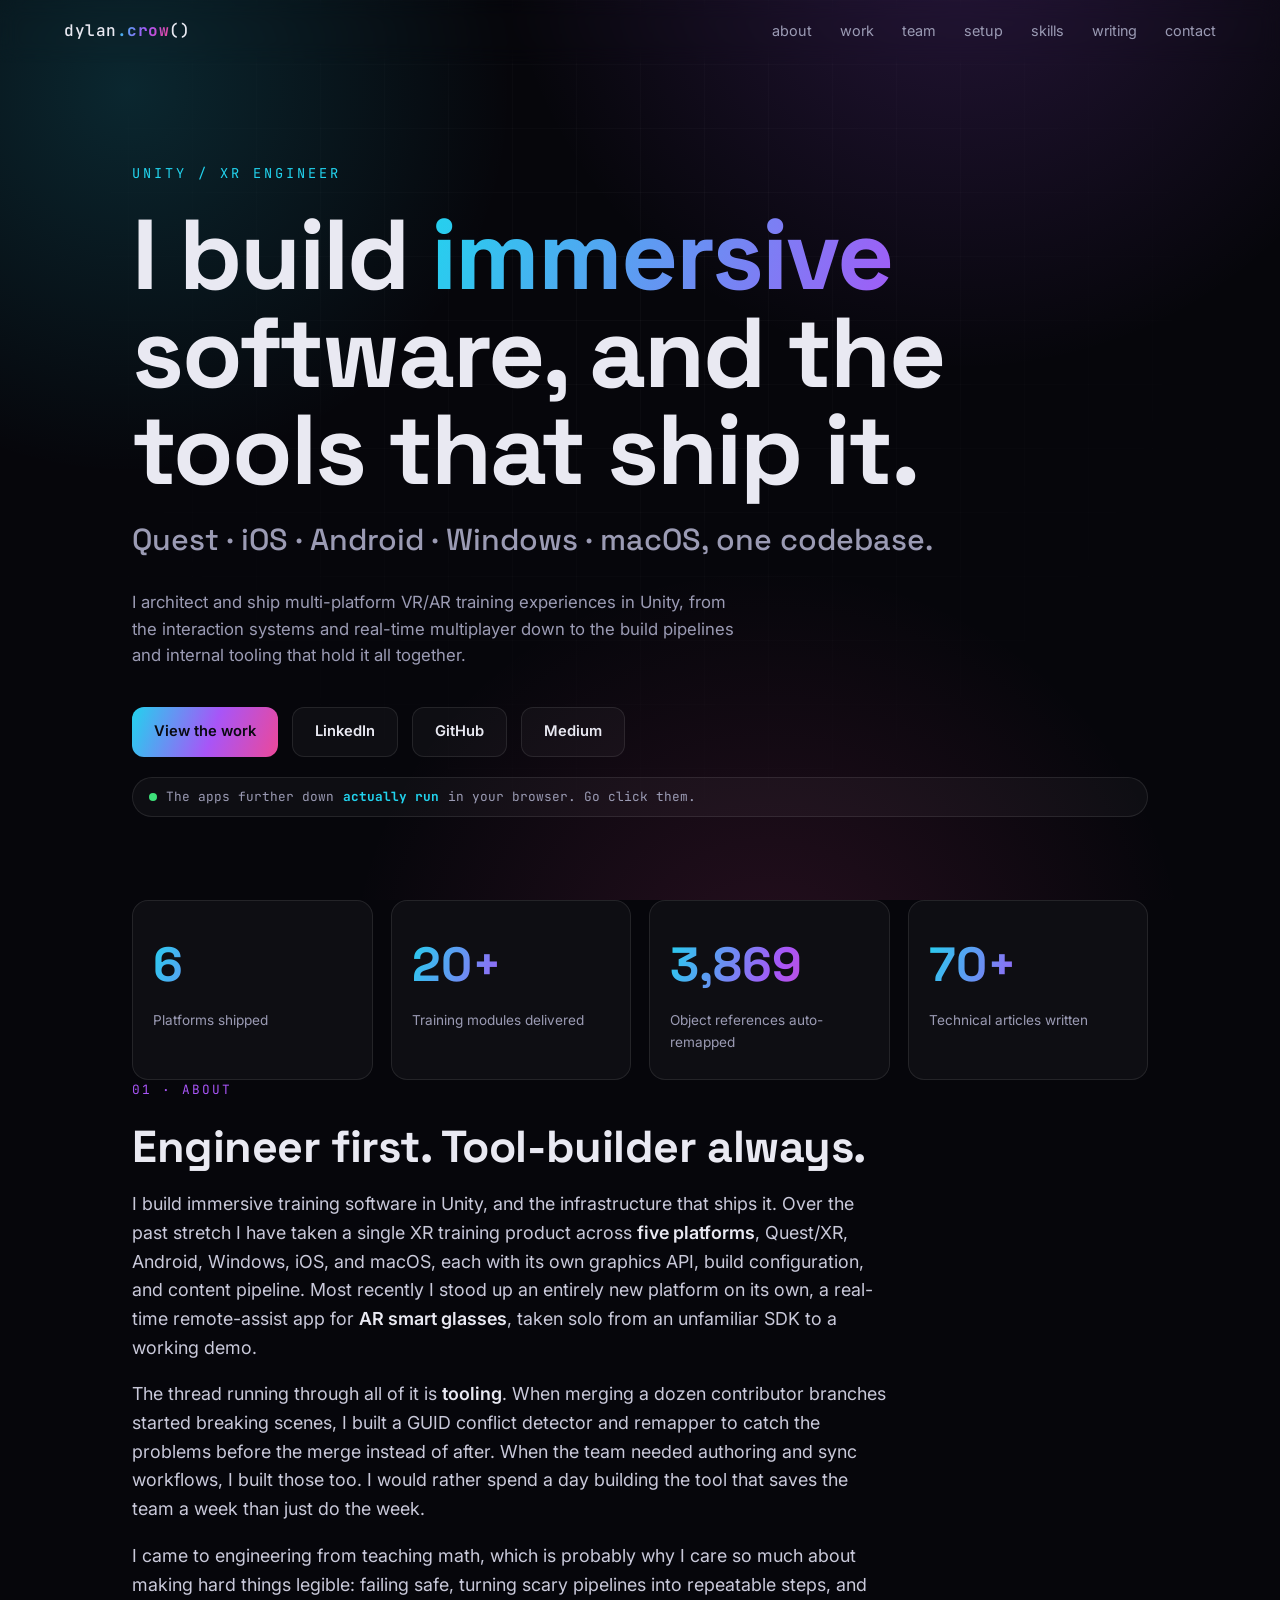
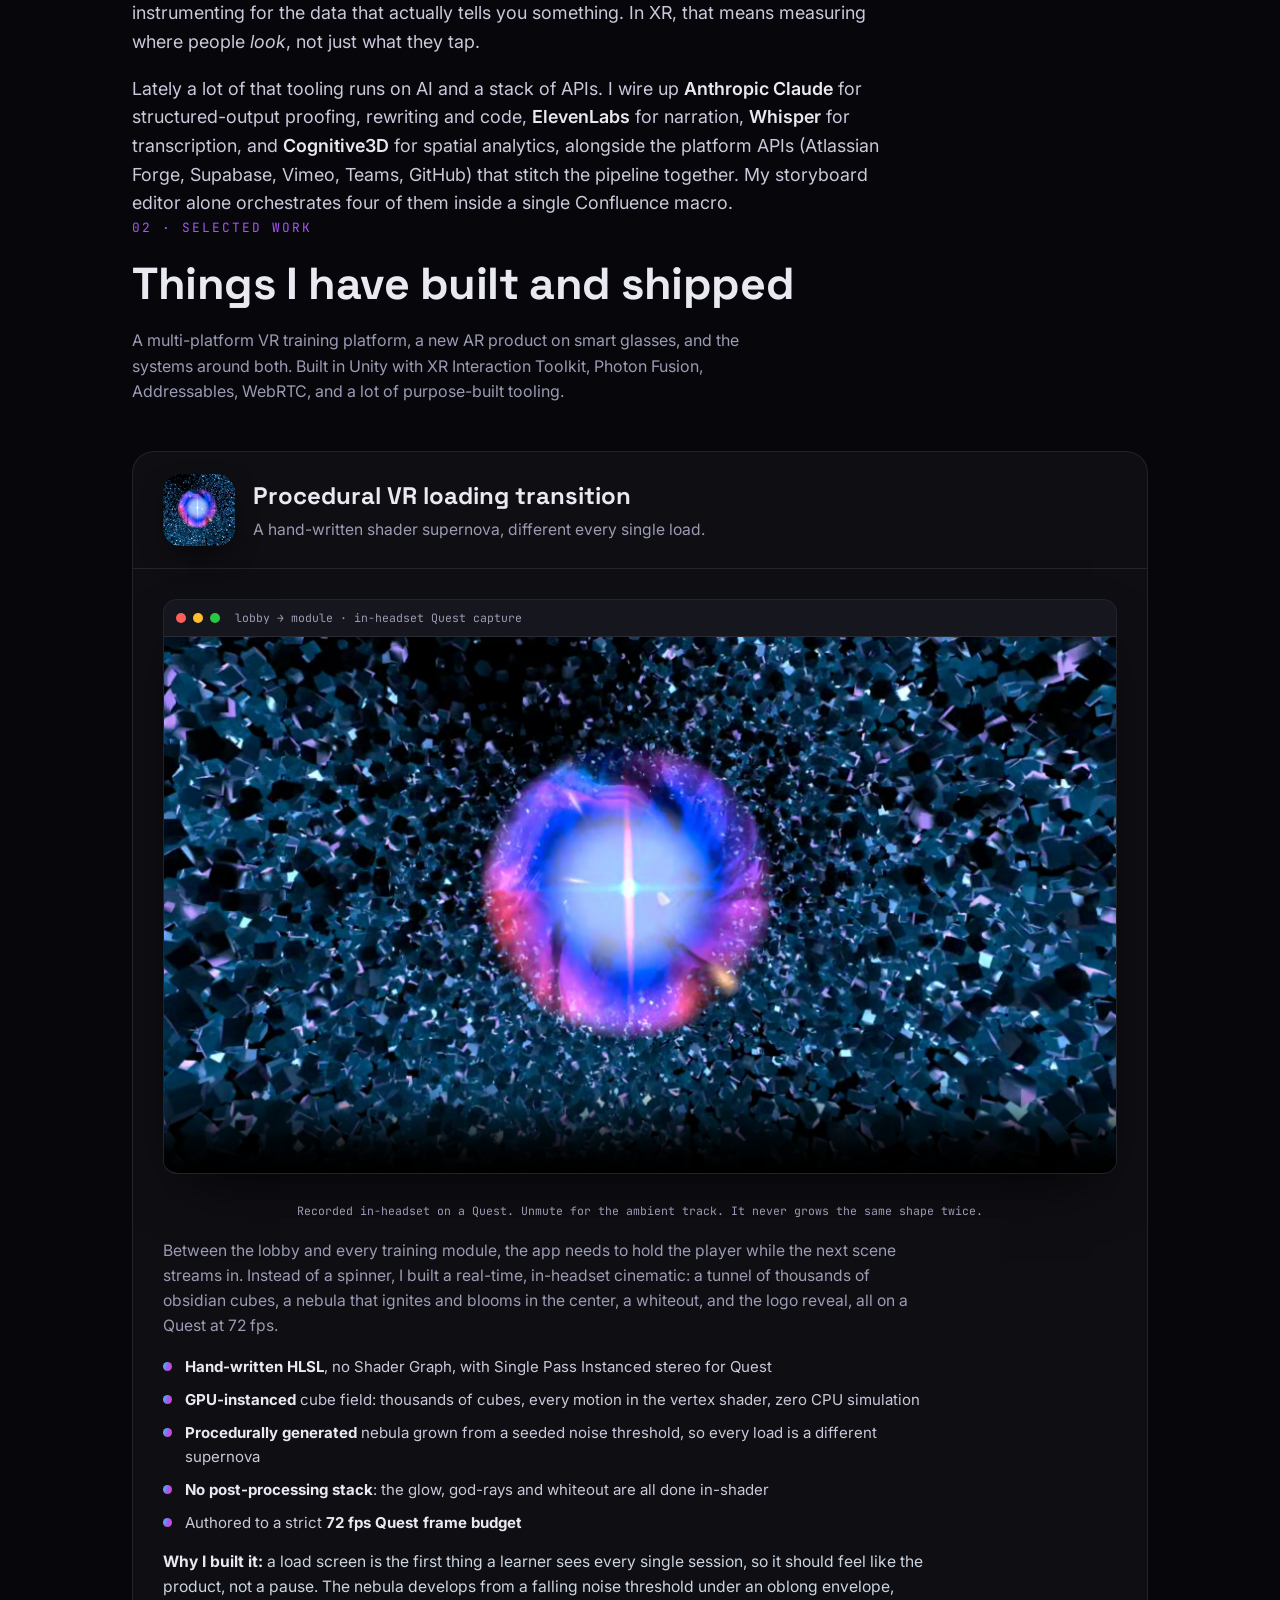
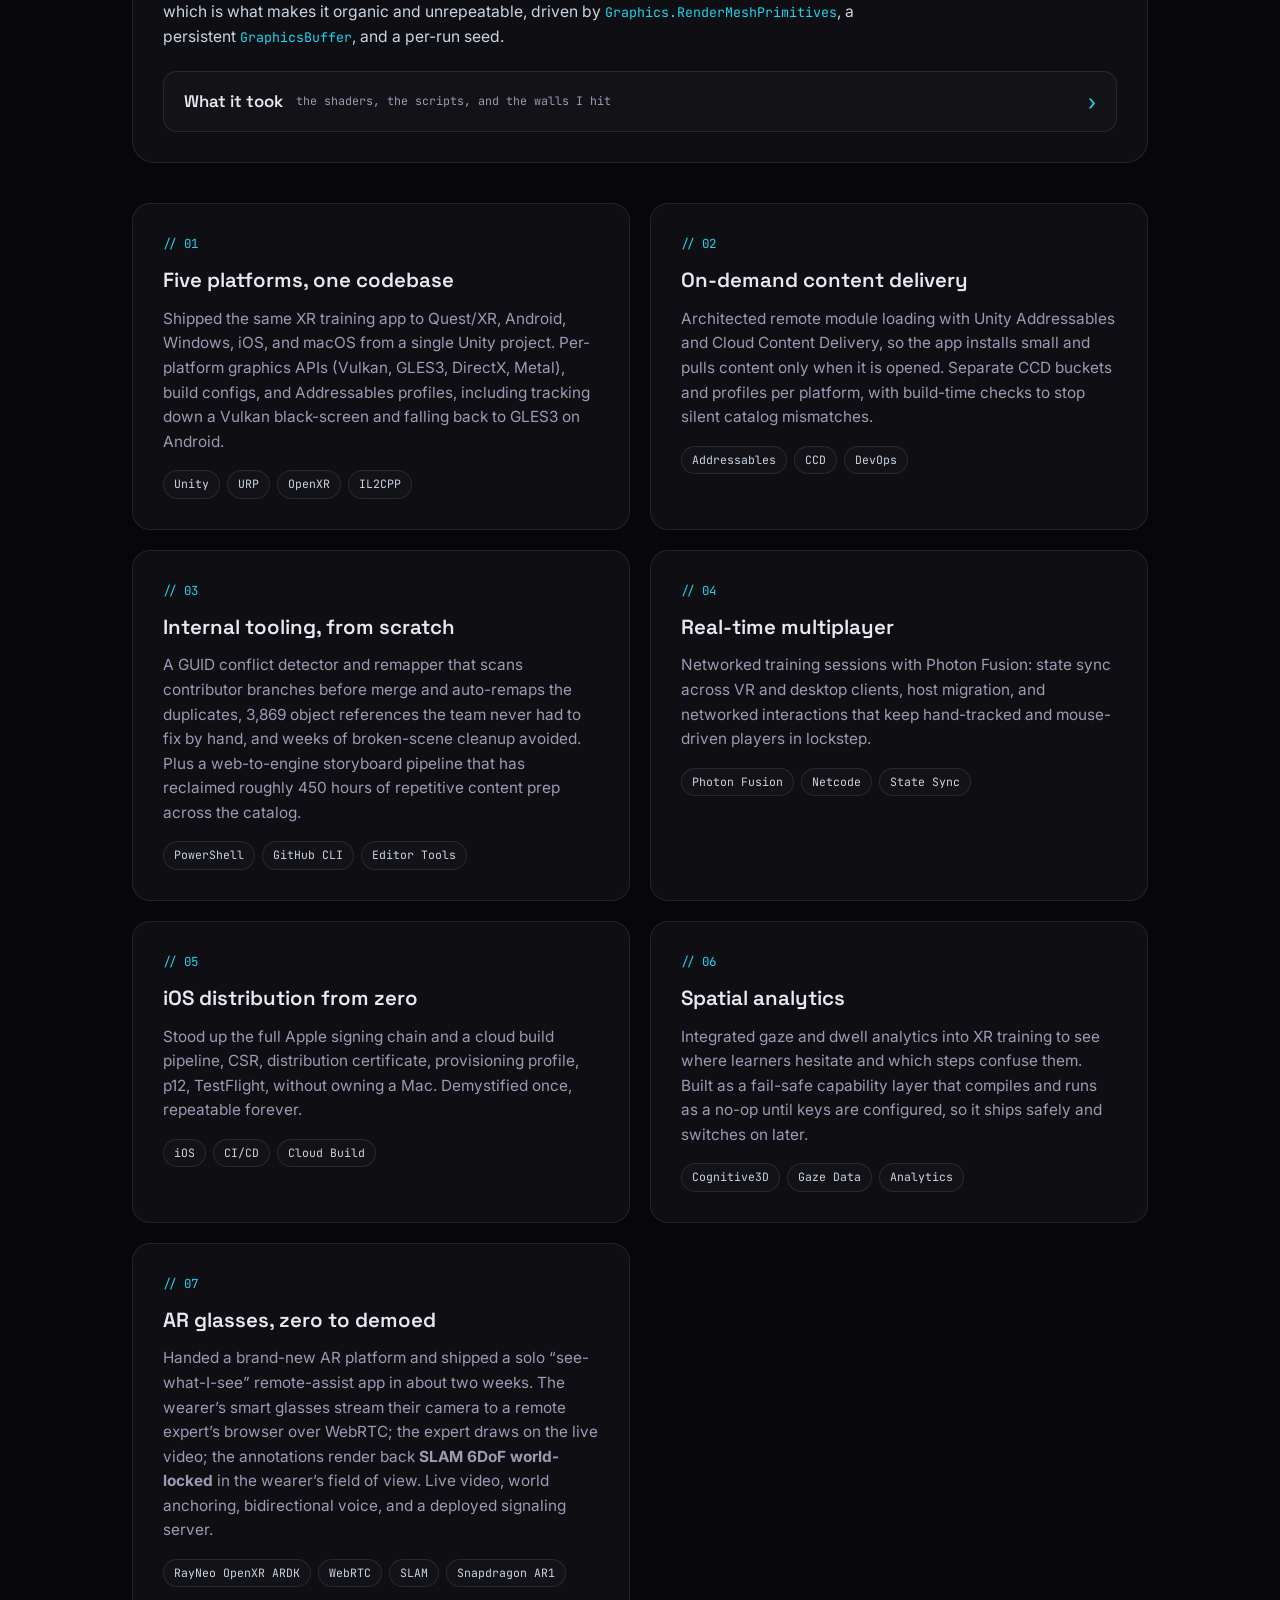
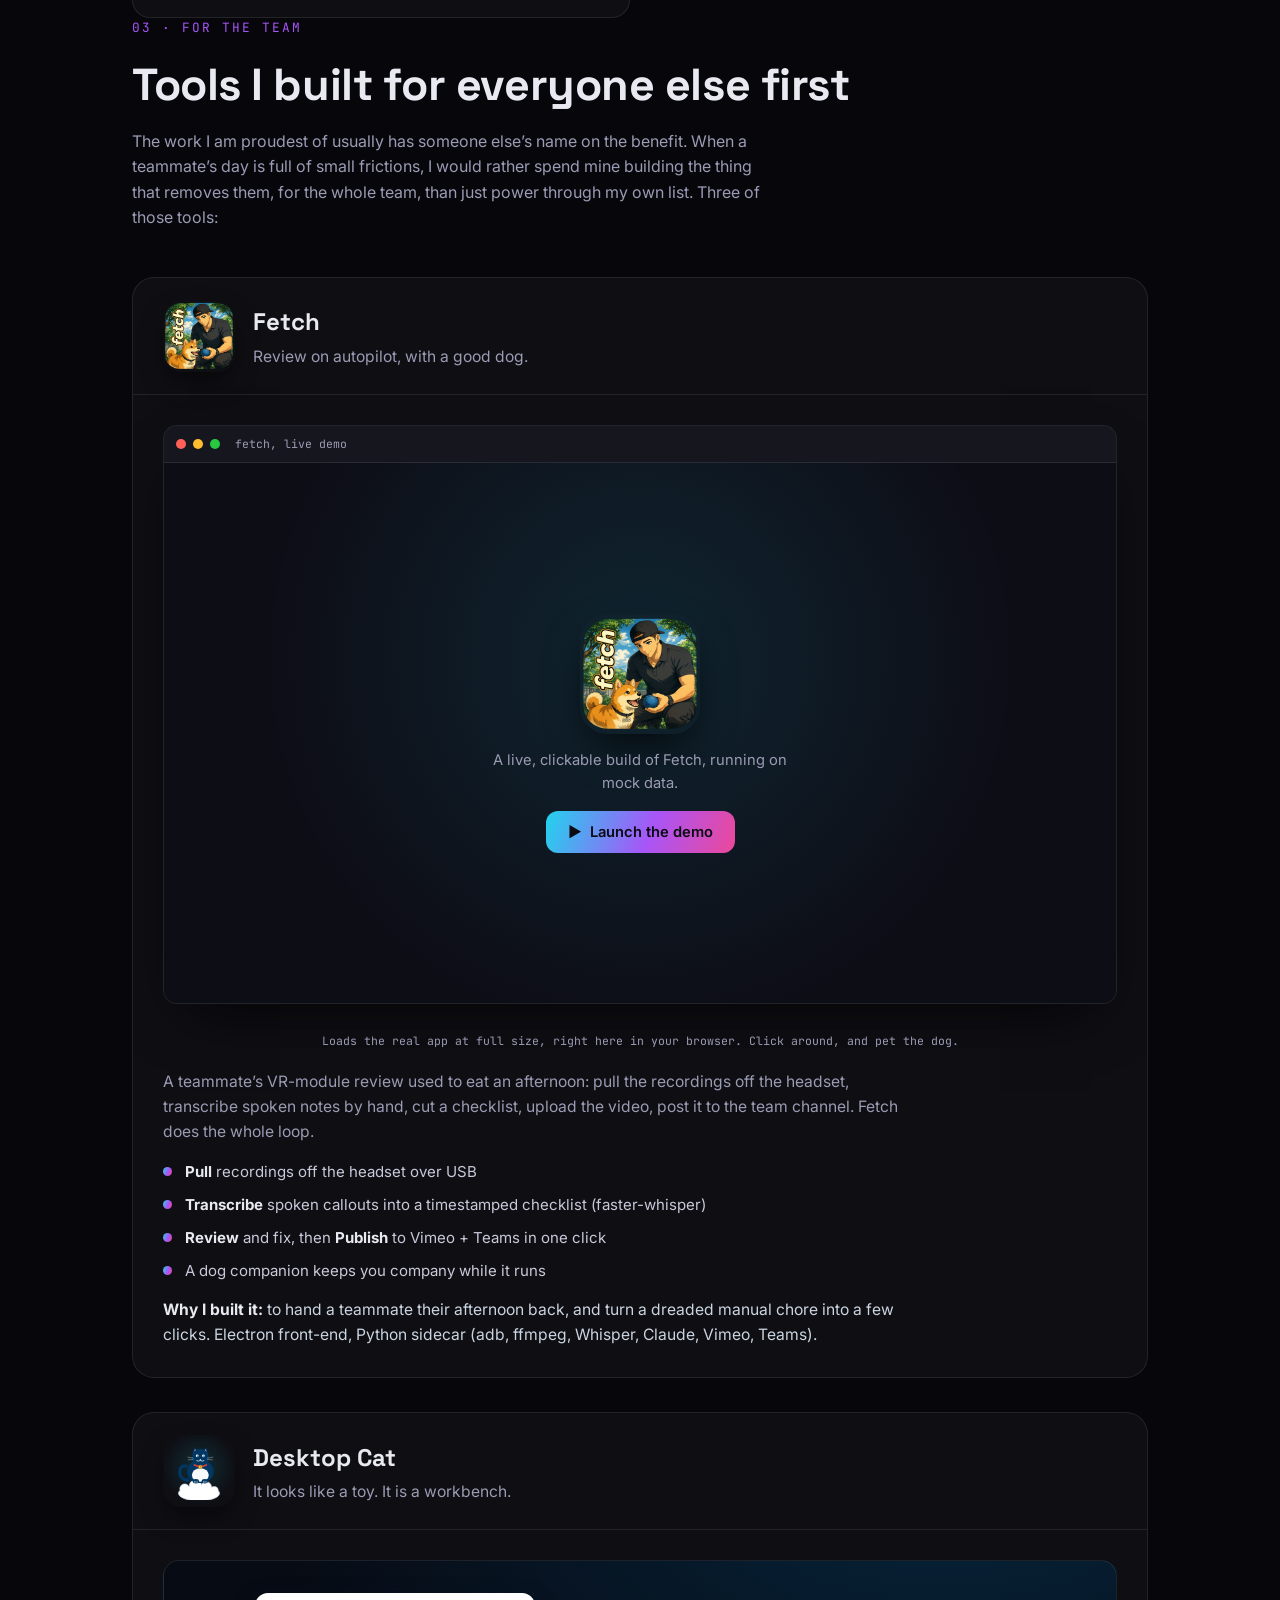
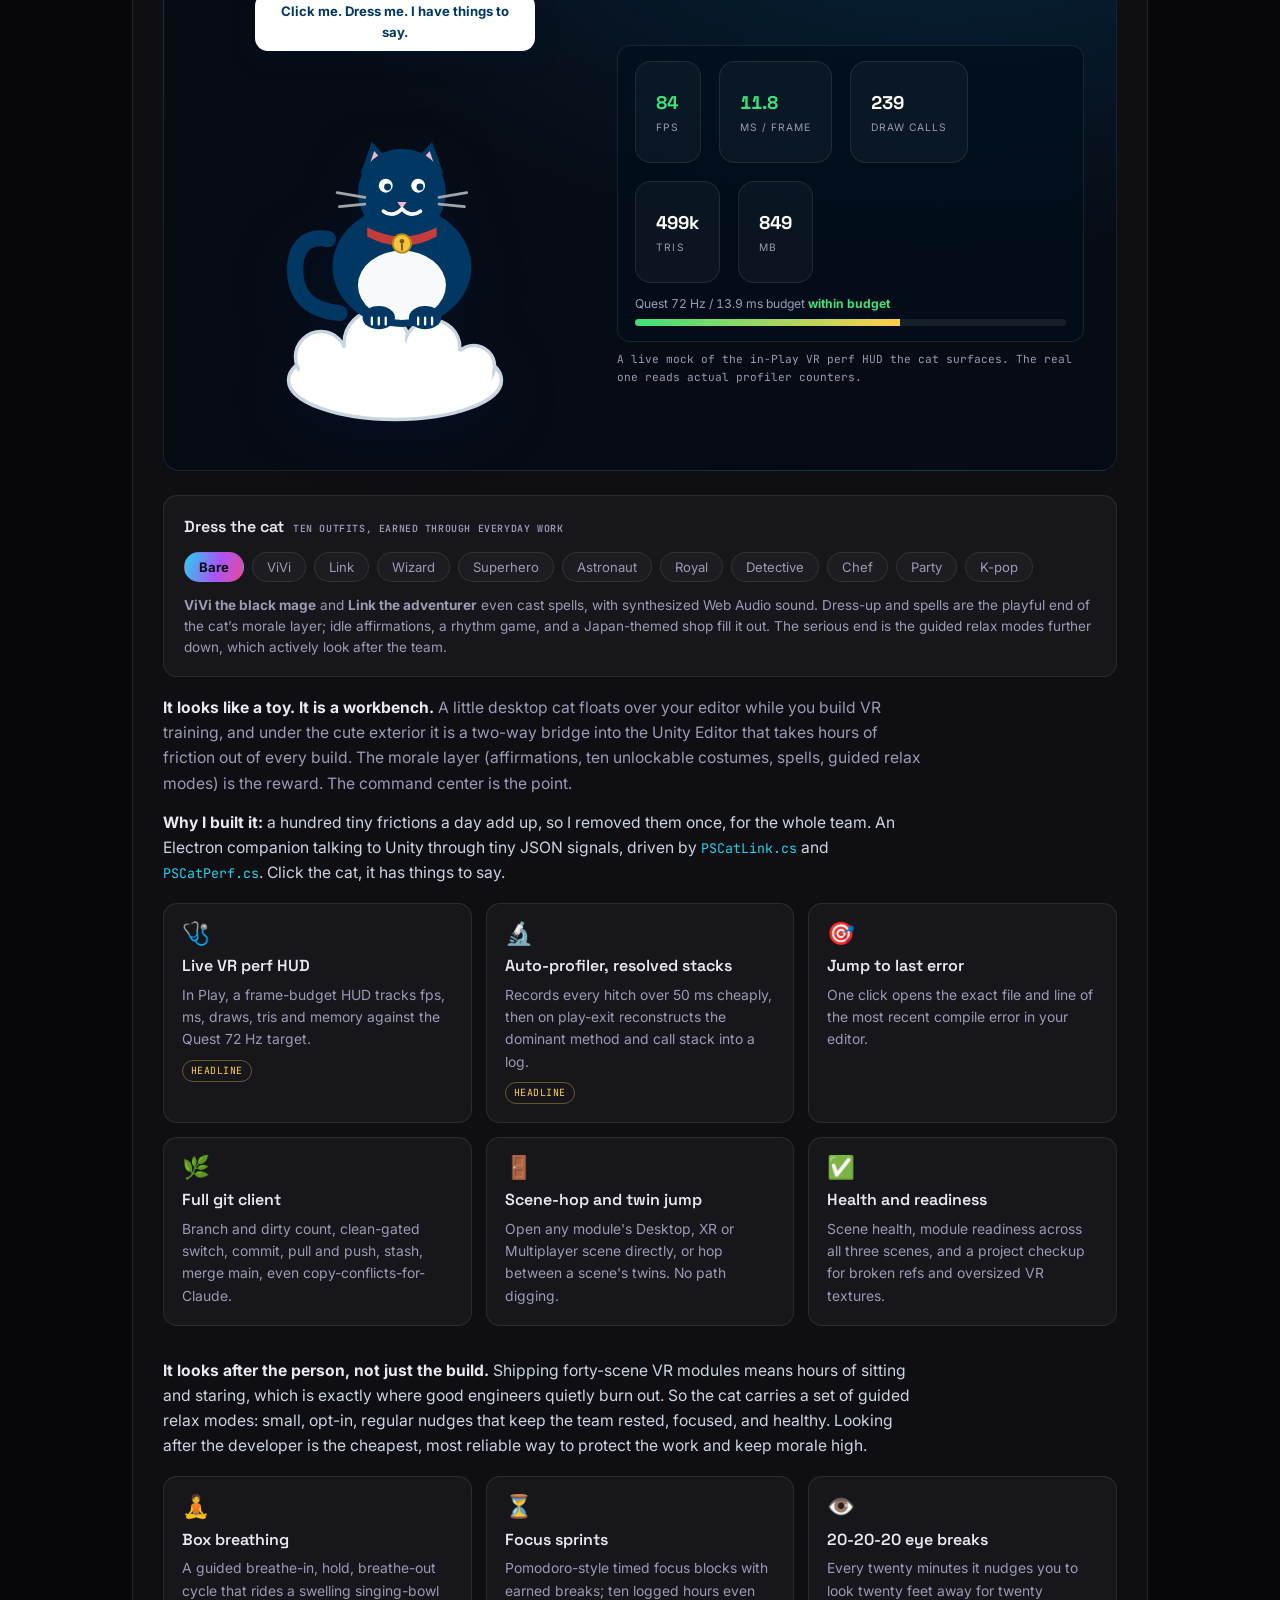
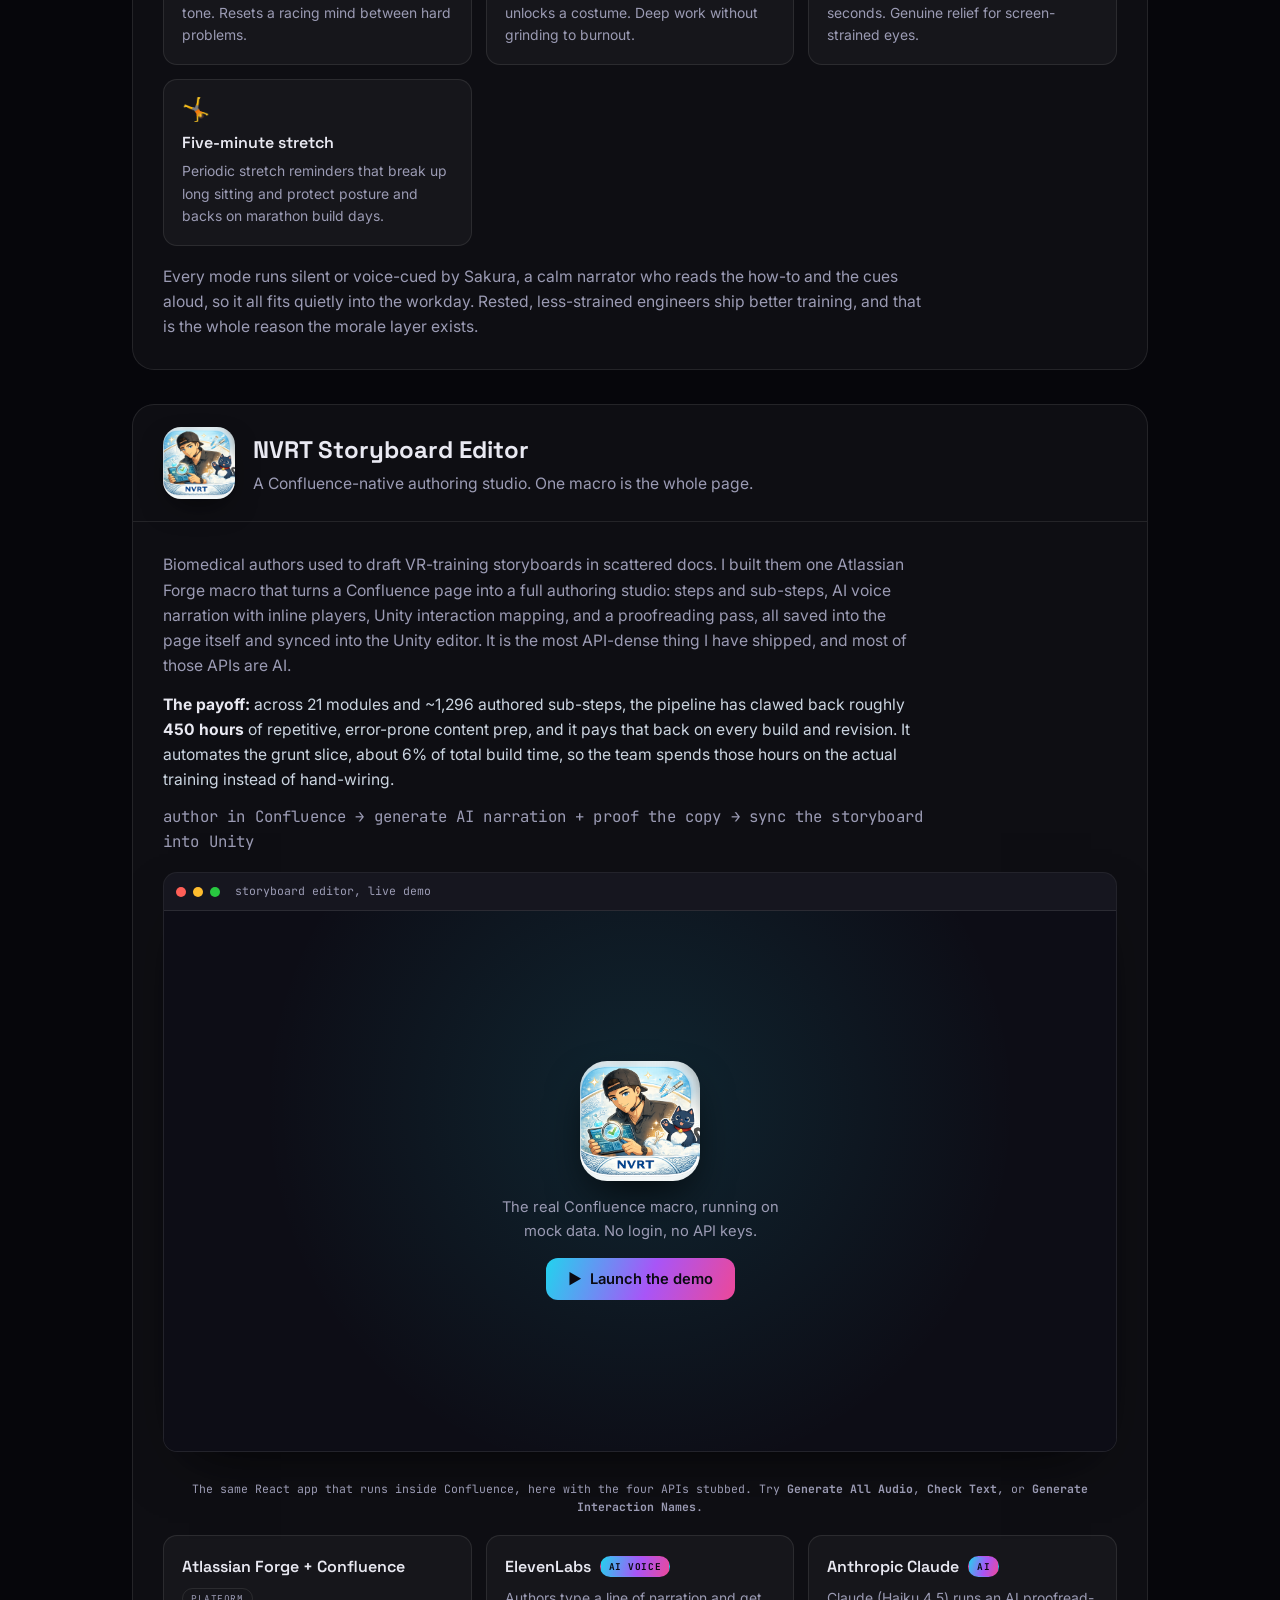
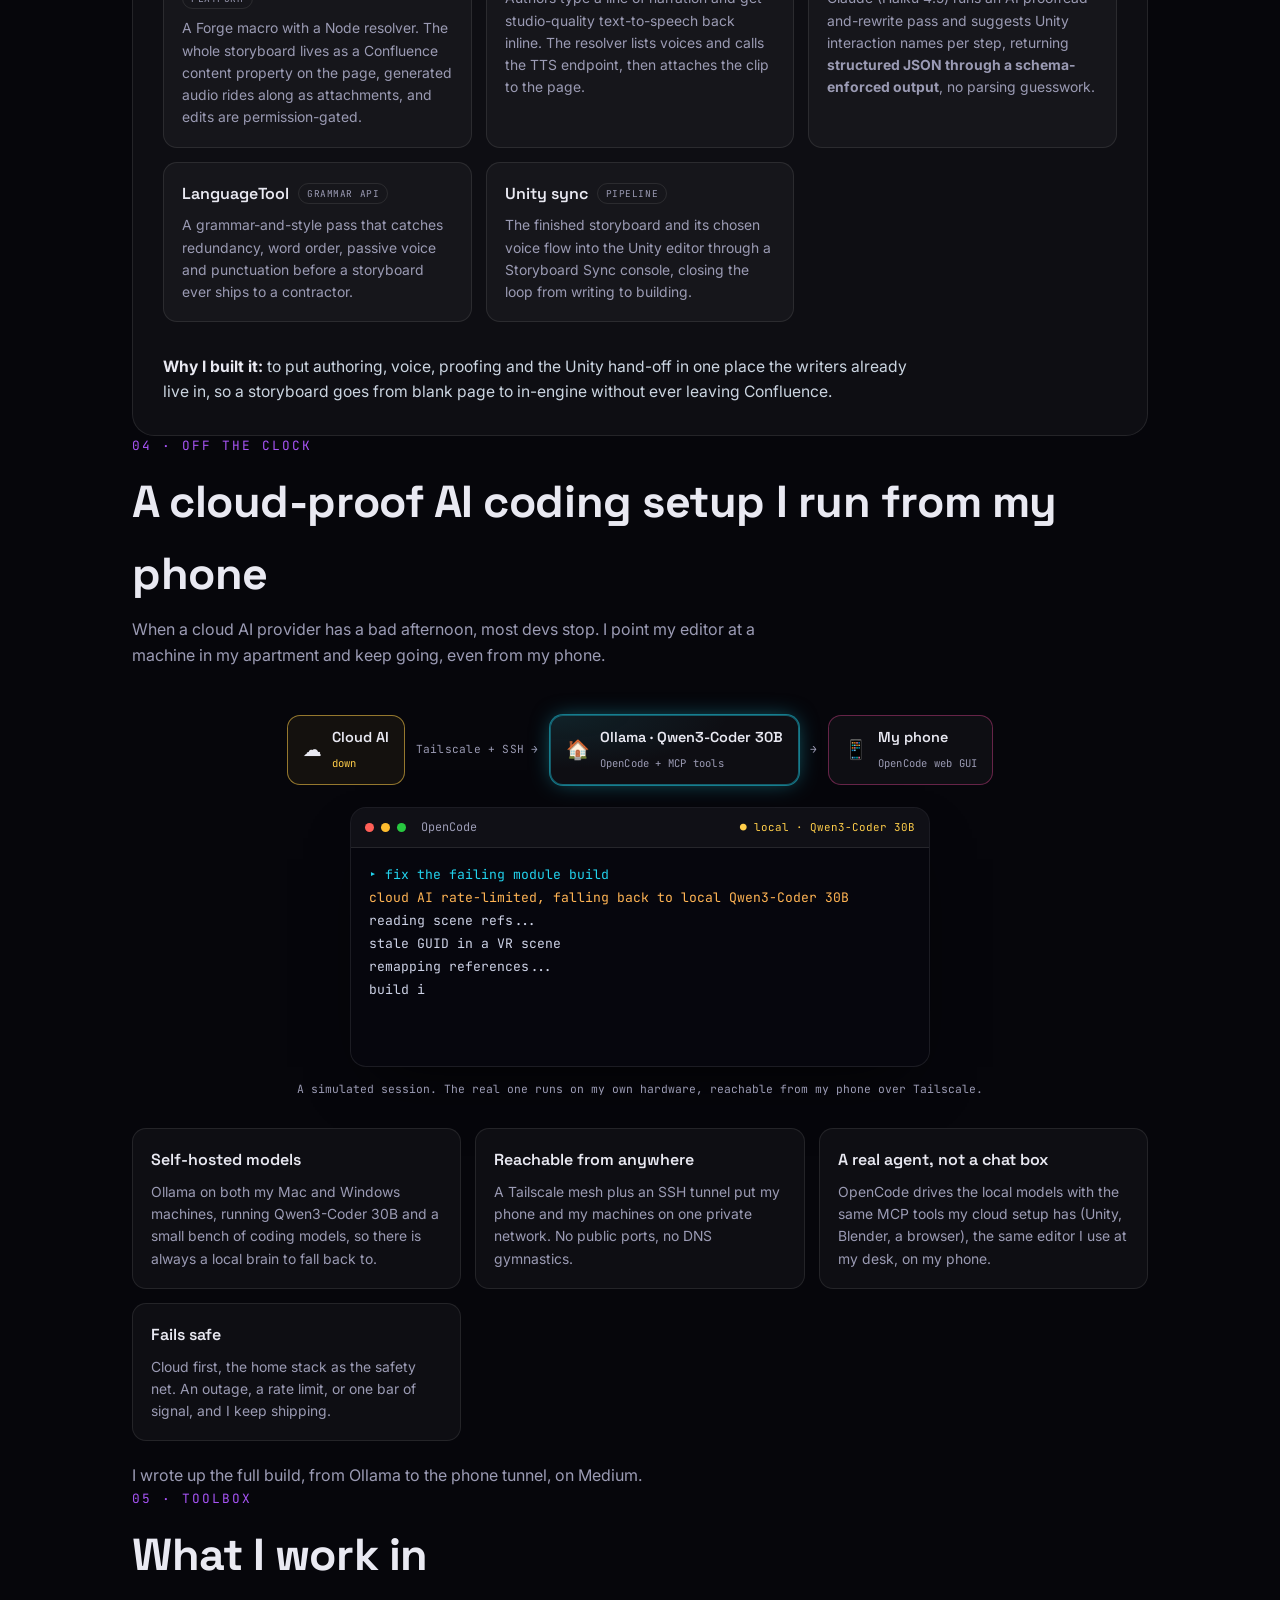
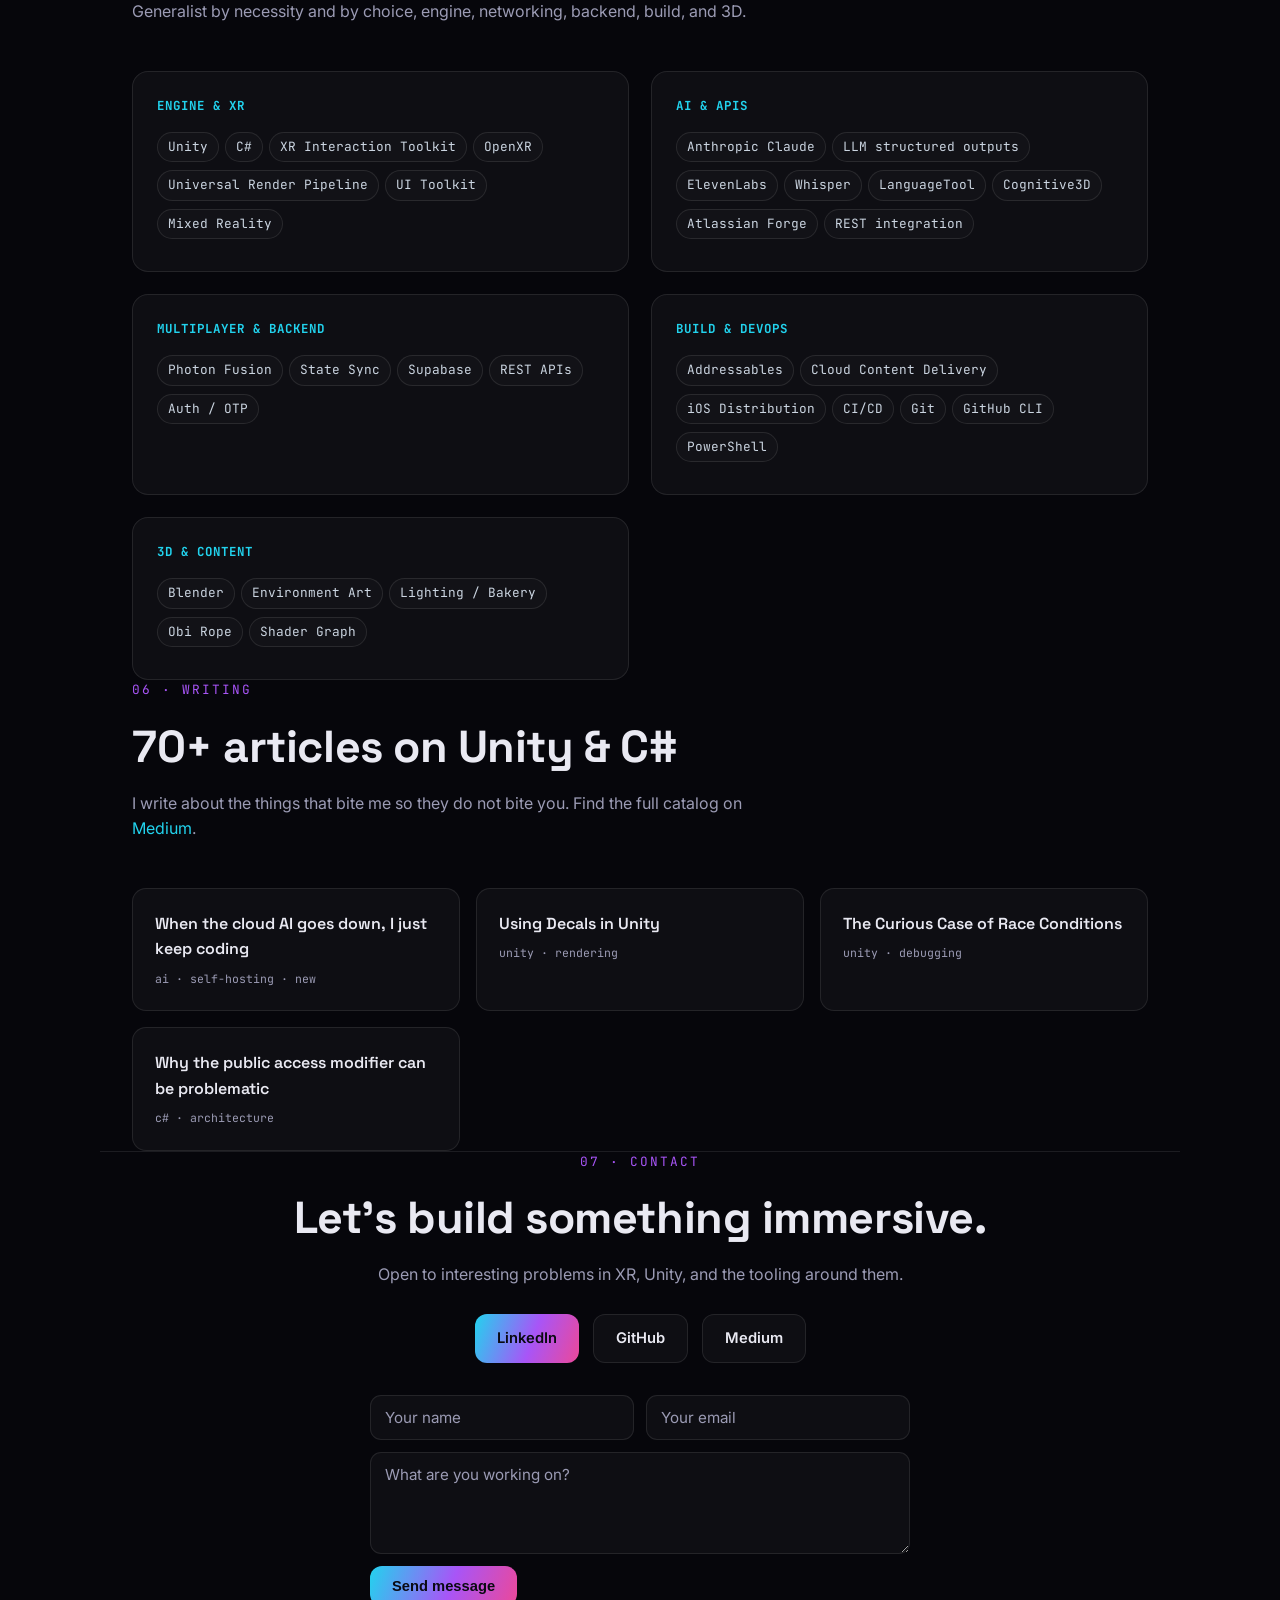
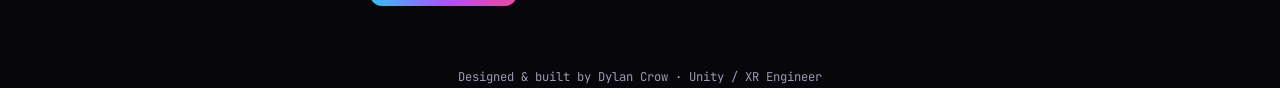
==== commit a63497b0: "Add AR remote-assist product, position as VR + AR New work card for the RayNeo X3 Pro remote-assist " ====
--- a/index.html
+++ b/index.html
@@ -430,7 +430,7 @@
 
 <section class="wrap">
   <div class="stats">
-    <div class="stat reveal"><div class="n" data-to="5">0</div><div class="l">Platforms shipped</div></div>
+    <div class="stat reveal"><div class="n" data-to="6">0</div><div class="l">Platforms shipped</div></div>
     <div class="stat reveal"><div class="n" data-to="20" data-suffix="+">0</div><div class="l">Training modules delivered</div></div>
     <div class="stat reveal"><div class="n" data-to="3869">0</div><div class="l">Object references auto-remapped</div></div>
     <div class="stat reveal"><div class="n" data-to="70" data-suffix="+">0</div><div class="l">Technical articles written</div></div>
@@ -440,7 +440,7 @@
 <section id="about" class="wrap about">
   <div class="kicker reveal">01 &middot; About</div>
   <h2 class="reveal">Engineer first. Tool-builder always.</h2>
-  <p class="reveal">I build immersive training software in Unity, and the infrastructure that ships it. Over the past stretch I have taken a single XR training product across <strong>five platforms</strong>, Quest/XR, Android, Windows, iOS, and macOS, each with its own graphics API, build configuration, and content pipeline.</p>
+  <p class="reveal">I build immersive training software in Unity, and the infrastructure that ships it. Over the past stretch I have taken a single XR training product across <strong>five platforms</strong>, Quest/XR, Android, Windows, iOS, and macOS, each with its own graphics API, build configuration, and content pipeline. Most recently I stood up an entirely new platform on its own, a real-time remote-assist app for <strong>AR smart glasses</strong>, taken solo from an unfamiliar SDK to a working demo.</p>
   <p class="reveal">The thread running through all of it is <strong>tooling</strong>. When merging a dozen contributor branches started breaking scenes, I built a GUID conflict detector and remapper to catch the problems before the merge instead of after. When the team needed authoring and sync workflows, I built those too. I would rather spend a day building the tool that saves the team a week than just do the week.</p>
   <p class="reveal">I came to engineering from teaching math, which is probably why I care so much about making hard things legible: failing safe, turning scary pipelines into repeatable steps, and instrumenting for the data that actually tells you something. In XR, that means measuring where people <em>look</em>, not just what they tap.</p>
   <p class="reveal">Lately a lot of that tooling runs on AI and a stack of APIs. I wire up <strong>Anthropic Claude</strong> for structured-output proofing, rewriting and code, <strong>ElevenLabs</strong> for narration, <strong>Whisper</strong> for transcription, and <strong>Cognitive3D</strong> for spatial analytics, alongside the platform APIs (Atlassian Forge, Supabase, Vimeo, Teams, GitHub) that stitch the pipeline together. My storyboard editor alone orchestrates four of them inside a single Confluence macro.</p>
@@ -449,7 +449,7 @@
 <section id="work" class="wrap">
   <div class="kicker reveal">02 &middot; Selected Work</div>
   <h2 class="reveal">Things I have built and shipped</h2>
-  <p class="lead reveal">A multi-platform XR training platform and the systems around it. Built in Unity with XR Interaction Toolkit, Photon Fusion, Addressables, and a lot of purpose-built tooling.</p>
+  <p class="lead reveal">A multi-platform VR training platform, a new AR product on smart glasses, and the systems around both. Built in Unity with XR Interaction Toolkit, Photon Fusion, Addressables, WebRTC, and a lot of purpose-built tooling.</p>
 
   <div class="showcase reveal" style="margin-bottom:40px">
     <div class="show-head">
@@ -518,6 +518,8 @@
     <div class="card reveal"><div class="num">// 05</div><h3>iOS distribution from zero</h3><p>Stood up the full Apple signing chain and a cloud build pipeline, CSR, distribution certificate, provisioning profile, p12, TestFlight, without owning a Mac. Demystified once, repeatable forever.</p><div class="stack"><span class="chip">iOS</span><span class="chip">CI/CD</span><span class="chip">Cloud Build</span></div></div>
 
     <div class="card reveal"><div class="num">// 06</div><h3>Spatial analytics</h3><p>Integrated gaze and dwell analytics into XR training to see where learners hesitate and which steps confuse them. Built as a fail-safe capability layer that compiles and runs as a no-op until keys are configured, so it ships safely and switches on later.</p><div class="stack"><span class="chip">Cognitive3D</span><span class="chip">Gaze Data</span><span class="chip">Analytics</span></div></div>
+
+    <div class="card reveal"><div class="num">// 07</div><h3>AR glasses, zero to demoed</h3><p>Handed a brand-new AR platform and shipped a solo &ldquo;see-what-I-see&rdquo; remote-assist app in about two weeks. The wearer&rsquo;s smart glasses stream their camera to a remote expert&rsquo;s browser over WebRTC; the expert draws on the live video; the annotations render back <b>SLAM 6DoF world-locked</b> in the wearer&rsquo;s field of view. Live video, world anchoring, bidirectional voice, and a deployed signaling server.</p><div class="stack"><span class="chip">RayNeo OpenXR ARDK</span><span class="chip">WebRTC</span><span class="chip">SLAM</span><span class="chip">Snapdragon AR1</span></div></div>
   </div>
 </section>
 
